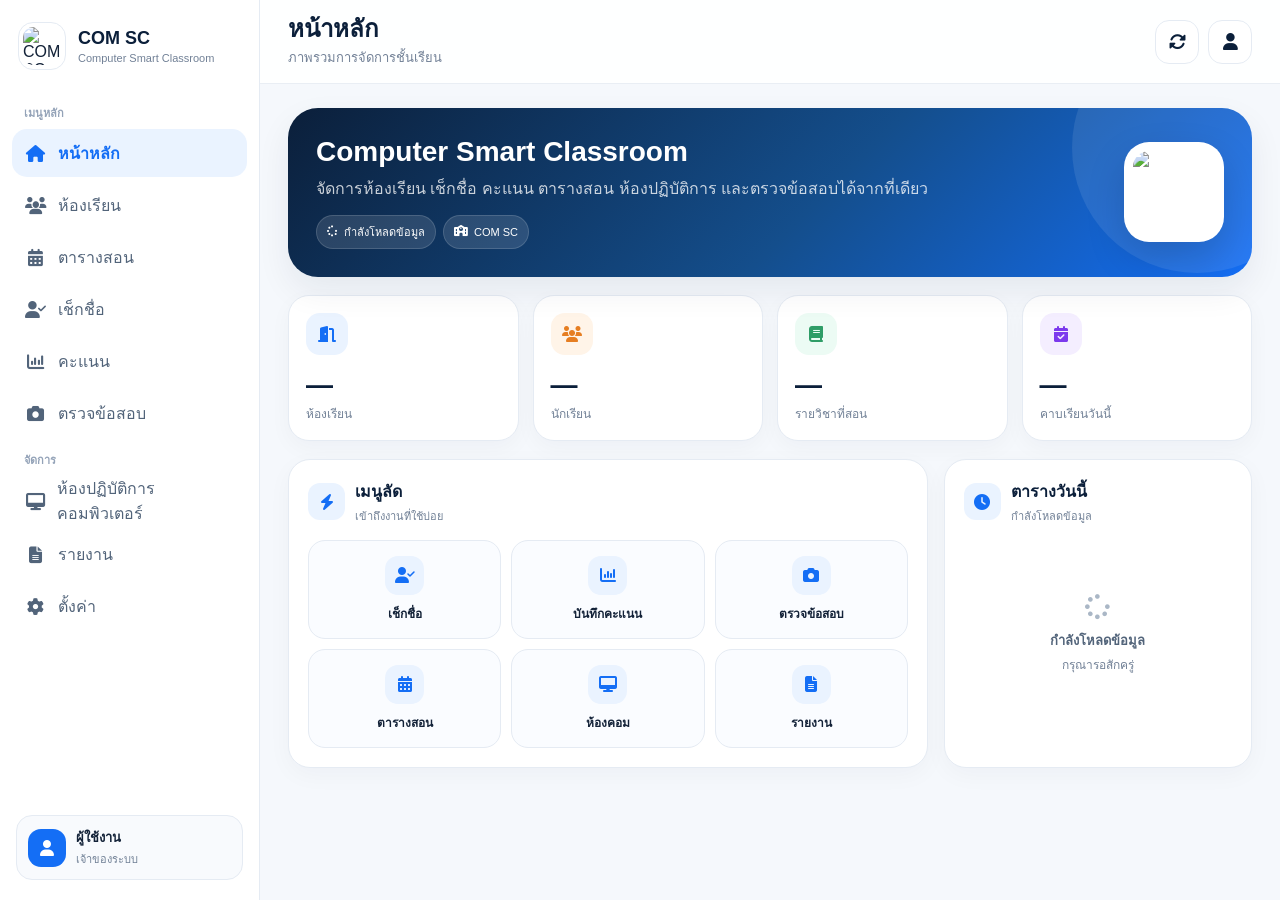
==== index.html @ 28b0fa8a "Update index.html" ====
<!DOCTYPE html>
<html lang="th">
<head>
<meta charset="UTF-8">
<meta name="viewport" content="width=device-width,initial-scale=1,viewport-fit=cover">
<meta name="theme-color" content="#ffffff">
<title>COM SC | Computer Smart Classroom</title>

<link rel="preconnect" href="https://cdnjs.cloudflare.com">
<link rel="stylesheet" href="https://cdnjs.cloudflare.com/ajax/libs/font-awesome/6.7.2/css/all.min.css">

<style>
:root{
  --blue:#146EF5;
  --blue-soft:#EAF3FF;
  --green:#66CC99;
  --green-soft:#ECFBF4;
  --navy:#0B1F3A;
  --text:#132238;
  --muted:#718096;
  --line:#E5EBF3;
  --bg:#F5F8FC;
  --card:#FFFFFF;
  --danger:#DC2626;
  --warning:#D97706;
  --sidebar:260px;
  --bottom:78px;
  --shadow:0 14px 34px rgba(15,35,60,.07);
}

*{
  box-sizing:border-box;
}

html{
  scroll-behavior:smooth;
}

html,
body{
  margin:0;
  min-height:100%;
  background:var(--bg);
  color:var(--text);
  font-family:-apple-system,BlinkMacSystemFont,"Segoe UI","Noto Sans Thai",sans-serif;
}

button,
input,
select{
  font:inherit;
}

button{
  cursor:pointer;
}

.app{
  min-height:100vh;
}

.sidebar{
  position:fixed;
  inset:0 auto 0 0;
  width:var(--sidebar);
  background:#fff;
  border-right:1px solid var(--line);
  z-index:40;
  display:flex;
  flex-direction:column;
}

.brand{
  padding:22px 18px 16px;
  display:flex;
  align-items:center;
  gap:12px;
}

.brand-logo{
  width:48px;
  height:48px;
  border-radius:15px;
  object-fit:contain;
  background:#fff;
  border:1px solid var(--line);
  padding:4px;
}

.brand-text strong{
  display:block;
  font-size:18px;
  color:var(--navy);
}

.brand-text span{
  display:block;
  margin-top:3px;
  font-size:11px;
  color:var(--muted);
}

.side-scroll{
  padding:8px 12px 18px;
  overflow:auto;
}

.nav-label{
  padding:10px 12px 7px;
  font-size:11px;
  font-weight:700;
  color:#94A3B8;
}

.nav-item{
  width:100%;
  border:0;
  background:transparent;
  display:flex;
  align-items:center;
  gap:12px;
  min-height:48px;
  padding:0 13px;
  border-radius:15px;
  color:#52647A;
  margin-bottom:4px;
  text-align:left;
}

.nav-item i{
  width:21px;
  text-align:center;
  font-size:17px;
}

.nav-item:hover{
  background:#F3F7FC;
}

.nav-item.active{
  background:var(--blue-soft);
  color:var(--blue);
  font-weight:700;
}

.sidebar-footer{
  margin-top:auto;
  padding:14px 16px 20px;
}

.sidebar-profile{
  display:flex;
  align-items:center;
  gap:10px;
  padding:11px;
  background:#F8FAFD;
  border:1px solid var(--line);
  border-radius:16px;
}

.avatar{
  width:38px;
  height:38px;
  border-radius:13px;
  display:flex;
  align-items:center;
  justify-content:center;
  background:var(--blue);
  color:#fff;
}

.profile-copy strong{
  display:block;
  font-size:13px;
}

.profile-copy span{
  display:block;
  margin-top:2px;
  font-size:11px;
  color:var(--muted);
}

.main{
  margin-left:var(--sidebar);
  min-height:100vh;
}

.topbar{
  height:84px;
  position:sticky;
  top:0;
  z-index:30;
  background:rgba(255,255,255,.9);
  backdrop-filter:blur(18px);
  border-bottom:1px solid rgba(229,235,243,.85);
  padding:0 28px;
  display:flex;
  align-items:center;
  justify-content:space-between;
  gap:16px;
}

.topbar-left{
  min-width:0;
  flex:1;
}

.page-title{
  margin:0;
  font-size:24px;
  line-height:1.15;
  color:var(--navy);
}

.page-subtitle{
  margin:5px 0 0;
  color:var(--muted);
  font-size:13px;
  white-space:nowrap;
  overflow:hidden;
  text-overflow:ellipsis;
}

.top-actions{
  display:flex;
  align-items:center;
  gap:9px;
}

.icon-btn{
  width:44px;
  height:44px;
  border:1px solid var(--line);
  background:#fff;
  border-radius:14px;
  color:var(--navy);
  display:flex;
  align-items:center;
  justify-content:center;
  font-size:17px;
}

.icon-btn:hover{
  background:#F8FAFD;
}

.mobile-menu{
  display:none;
}

.content{
  padding:24px 28px 110px;
  max-width:1500px;
  margin:0 auto;
}

.view{
  display:none;
}

.view.active{
  display:block;
}

.hero{
  position:relative;
  overflow:hidden;
  background:linear-gradient(135deg,#0B1F3A 0%,#144E8C 55%,#146EF5 100%);
  border-radius:30px;
  padding:28px;
  color:#fff;
  box-shadow:var(--shadow);
}

.hero:after{
  content:"";
  position:absolute;
  width:250px;
  height:250px;
  border-radius:50%;
  background:rgba(255,255,255,.09);
  right:-70px;
  top:-85px;
}

.hero-content{
  position:relative;
  z-index:2;
  display:flex;
  justify-content:space-between;
  gap:20px;
  align-items:center;
}

.hero h2{
  margin:0;
  font-size:28px;
}

.hero p{
  margin:8px 0 0;
  color:rgba(255,255,255,.78);
  line-height:1.6;
  max-width:650px;
}

.hero-meta{
  display:flex;
  gap:7px;
  flex-wrap:wrap;
  margin-top:13px;
}

.hero-chip{
  display:inline-flex;
  align-items:center;
  gap:6px;
  padding:7px 10px;
  border-radius:999px;
  background:rgba(255,255,255,.12);
  border:1px solid rgba(255,255,255,.14);
  font-size:11px;
  color:#fff;
}

.hero-logo{
  width:100px;
  height:100px;
  object-fit:contain;
  border-radius:25px;
  background:#fff;
  padding:9px;
  box-shadow:0 16px 38px rgba(0,0,0,.16);
}

.section-gap{
  height:18px;
}

.stats{
  display:grid;
  grid-template-columns:repeat(4,minmax(0,1fr));
  gap:14px;
}

.stat-card{
  background:var(--card);
  border:1px solid var(--line);
  border-radius:21px;
  padding:17px;
  box-shadow:0 7px 22px rgba(15,35,60,.035);
}

.stat-top{
  display:flex;
  align-items:center;
  justify-content:space-between;
}

.stat-icon{
  width:42px;
  height:42px;
  border-radius:14px;
  display:flex;
  align-items:center;
  justify-content:center;
  background:var(--blue-soft);
  color:var(--blue);
}

.stat-card:nth-child(2) .stat-icon{
  background:#FFF4E8;
  color:#E67E22;
}

.stat-card:nth-child(3) .stat-icon{
  background:var(--green-soft);
  color:#2F9D67;
}

.stat-card:nth-child(4) .stat-icon{
  background:#F4EEFF;
  color:#7C3AED;
}

.stat-value{
  font-size:27px;
  font-weight:800;
  margin-top:15px;
  color:var(--navy);
}

.stat-label{
  color:var(--muted);
  font-size:12px;
  margin-top:3px;
}

.grid-main{
  display:grid;
  grid-template-columns:minmax(0,1.35fr) minmax(300px,.65fr);
  gap:16px;
}

.card{
  background:#fff;
  border:1px solid var(--line);
  border-radius:22px;
  padding:19px;
  box-shadow:0 7px 24px rgba(15,35,60,.035);
}

.card-head{
  display:flex;
  justify-content:space-between;
  align-items:center;
  gap:10px;
  margin-bottom:15px;
}

.card-title{
  display:flex;
  align-items:center;
  gap:10px;
}

.card-title-icon{
  width:37px;
  height:37px;
  border-radius:12px;
  display:flex;
  align-items:center;
  justify-content:center;
  background:var(--blue-soft);
  color:var(--blue);
}

.card-title h3{
  margin:0;
  font-size:16px;
  color:var(--navy);
}

.card-title p{
  margin:3px 0 0;
  font-size:11px;
  color:var(--muted);
}

.quick-grid{
  display:grid;
  grid-template-columns:repeat(3,minmax(0,1fr));
  gap:10px;
}

.quick{
  border:1px solid var(--line);
  background:#FAFCFF;
  border-radius:17px;
  padding:15px 11px;
  text-align:center;
  color:var(--text);
}

.quick:hover{
  border-color:#BED9FF;
  background:#F4F9FF;
}

.quick i{
  display:flex;
  align-items:center;
  justify-content:center;
  margin:0 auto 9px;
  width:39px;
  height:39px;
  border-radius:13px;
  background:var(--blue-soft);
  color:var(--blue);
}

.quick strong{
  display:block;
  font-size:12px;
}

.loading-box,
.empty-box,
.error-box{
  min-height:190px;
  display:flex;
  flex-direction:column;
  align-items:center;
  justify-content:center;
  text-align:center;
  padding:20px;
  color:var(--muted);
}

.loading-box i,
.empty-box i,
.error-box i{
  font-size:25px;
  margin-bottom:10px;
  color:#AAB7C6;
}

.loading-box strong,
.empty-box strong,
.error-box strong{
  color:#52647A;
  font-size:13px;
}

.loading-box span,
.empty-box span,
.error-box span{
  margin-top:5px;
  font-size:12px;
  line-height:1.55;
}

.error-box i{
  color:#D97706;
}

.schedule-list{
  display:grid;
  gap:9px;
}

.schedule-item{
  display:grid;
  grid-template-columns:66px 1fr;
  gap:11px;
  align-items:center;
  padding:11px;
  border:1px solid var(--line);
  border-radius:16px;
  background:#FBFDFF;
}

.schedule-period{
  display:flex;
  flex-direction:column;
  align-items:center;
  justify-content:center;
  min-height:54px;
  border-radius:13px;
  background:var(--blue-soft);
  color:var(--blue);
}

.schedule-period strong{
  font-size:13px;
}

.schedule-period span{
  margin-top:2px;
  font-size:9px;
}

.schedule-info strong{
  display:block;
  color:var(--navy);
  font-size:13px;
}

.schedule-info span{
  display:block;
  margin-top:3px;
  color:var(--muted);
  font-size:11px;
}

.module-header{
  display:flex;
  align-items:flex-start;
  justify-content:space-between;
  gap:14px;
  margin-bottom:17px;
}

.module-header h2{
  margin:0;
  font-size:21px;
  color:var(--navy);
}

.module-header p{
  margin:5px 0 0;
  color:var(--muted);
  font-size:13px;
}

.primary-btn,
.secondary-btn{
  min-height:44px;
  border-radius:14px;
  padding:0 15px;
  display:inline-flex;
  align-items:center;
  justify-content:center;
  gap:8px;
  font-weight:700;
  border:0;
}

.primary-btn{
  background:var(--blue);
  color:#fff;
}

.primary-btn:hover{
  background:#0F60DA;
}

.secondary-btn{
  background:#fff;
  color:var(--navy);
  border:1px solid var(--line);
}

button:disabled{
  opacity:.45;
  cursor:not-allowed;
}

.module-placeholder{
  background:#fff;
  border:1px solid var(--line);
  border-radius:24px;
  min-height:430px;
  display:flex;
  align-items:center;
  justify-content:center;
  text-align:center;
  padding:30px;
}

.module-placeholder i{
  font-size:32px;
  color:#AAB7C6;
}

.module-placeholder h3{
  margin:13px 0 5px;
  font-size:17px;
  color:#45576C;
}

.module-placeholder p{
  margin:0;
  color:var(--muted);
  font-size:13px;
  line-height:1.6;
  max-width:430px;
}

.scanner-layout{
  display:grid;
  grid-template-columns:minmax(0,1.25fr) minmax(280px,.75fr);
  gap:16px;
}

.camera-card{
  background:#fff;
  border:1px solid var(--line);
  border-radius:24px;
  padding:14px;
}

.camera-box{
  position:relative;
  overflow:hidden;
  border-radius:19px;
  background:#020617;
  aspect-ratio:3/4;
  max-height:70vh;
}

.camera-box video{
  display:block;
  width:100%;
  height:100%;
  object-fit:cover;
}

.camera-guide{
  position:absolute;
  inset:8%;
  border:2px solid rgba(255,255,255,.6);
  border-radius:18px;
  pointer-events:none;
}

.camera-placeholder{
  position:absolute;
  inset:0;
  display:flex;
  flex-direction:column;
  align-items:center;
  justify-content:center;
  padding:25px;
  text-align:center;
  color:#94A3B8;
}

.camera-placeholder i{
  font-size:33px;
  margin-bottom:12px;
}

.camera-placeholder.hidden{
  display:none;
}

.camera-status{
  position:absolute;
  left:50%;
  bottom:16px;
  transform:translateX(-50%);
  max-width:88%;
  background:rgba(15,23,42,.82);
  backdrop-filter:blur(8px);
  color:#fff;
  border-radius:999px;
  padding:9px 14px;
  font-size:12px;
  font-weight:700;
  text-align:center;
  white-space:nowrap;
}

.camera-status.success{
  background:rgba(22,163,74,.9);
}

.scanner-side{
  display:grid;
  gap:12px;
  align-content:start;
}

.scan-result{
  border-radius:22px;
  background:linear-gradient(145deg,#0B1F3A,#174A80);
  color:#fff;
  padding:22px;
  min-height:175px;
  display:flex;
  flex-direction:column;
  justify-content:center;
  text-align:center;
}

.scan-result small{
  color:#B8CDE4;
}

.scan-result strong{
  margin-top:8px;
  font-size:39px;
}

.info-box{
  background:#EFF6FF;
  border:1px solid #CFE2FF;
  color:#245AA1;
  border-radius:18px;
  padding:14px;
  font-size:12px;
  line-height:1.6;
}

.camera-error{
  display:none;
  background:#FFF7ED;
  border:1px solid #FED7AA;
  color:#A34117;
  border-radius:17px;
  padding:13px;
  font-size:12px;
  line-height:1.6;
  word-break:break-word;
}

.camera-error.show{
  display:block;
}

.bottom-nav{
  display:none;
}

.backdrop{
  display:none;
}

.bridge-frame{
  position:fixed;
  width:1px;
  height:1px;
  left:-9999px;
  top:-9999px;
  border:0;
  opacity:0;
  pointer-events:none;
}

@media(max-width:1100px){
  .stats{
    grid-template-columns:repeat(2,minmax(0,1fr));
  }

  .grid-main{
    grid-template-columns:1fr;
  }

  .scanner-layout{
    grid-template-columns:1fr;
  }
}

@media(max-width:760px){
  .sidebar{
    transform:translateX(-105%);
    transition:.22s ease;
    width:275px;
    box-shadow:18px 0 40px rgba(15,35,60,.15);
  }

  .sidebar.open{
    transform:translateX(0);
  }

  .backdrop{
    position:fixed;
    inset:0;
    background:rgba(2,8,23,.35);
    z-index:35;
  }

  .backdrop.show{
    display:block;
  }

  .main{
    margin-left:0;
  }

  .topbar{
    height:80px;
    padding:env(safe-area-inset-top) 15px 0;
  }

  .mobile-menu{
    display:flex;
  }

  .page-title{
    font-size:20px;
  }

  .page-subtitle{
    font-size:12px;
  }

  .content{
    padding:16px 14px calc(var(--bottom) + 28px);
  }

  .hero{
    padding:22px 18px;
    border-radius:24px;
  }

  .hero h2{
    font-size:22px;
  }

  .hero-logo{
    width:72px;
    height:72px;
    border-radius:20px;
  }

  .stats{
    gap:9px;
  }

  .stat-card{
    padding:14px;
    border-radius:18px;
  }

  .stat-value{
    font-size:23px;
  }

  .quick-grid{
    grid-template-columns:repeat(2,minmax(0,1fr));
  }

  .module-header{
    display:block;
  }

  .module-header .primary-btn{
    width:100%;
    margin-top:12px;
  }

  .bottom-nav{
    display:grid;
    position:fixed;
    left:0;
    right:0;
    bottom:0;
    height:calc(var(--bottom) + env(safe-area-inset-bottom));
    padding:6px 7px env(safe-area-inset-bottom);
    grid-template-columns:repeat(5,1fr);
    background:rgba(255,255,255,.94);
    backdrop-filter:blur(18px);
    border-top:1px solid var(--line);
    z-index:34;
  }

  .bottom-item{
    border:0;
    background:transparent;
    color:#8796A8;
    border-radius:14px;
    display:flex;
    flex-direction:column;
    align-items:center;
    justify-content:center;
    gap:4px;
    font-size:10px;
  }

  .bottom-item i{
    font-size:18px;
  }

  .bottom-item.active{
    color:var(--blue);
    font-weight:700;
  }
}

@media(max-width:480px){
  .hero-content{
    align-items:flex-start;
  }

  .hero-logo{
    width:62px;
    height:62px;
  }

  .stats{
    grid-template-columns:1fr 1fr;
  }

  .stat-icon{
    width:38px;
    height:38px;
  }

  .card{
    padding:15px;
    border-radius:20px;
  }
}
</style>
</head>

<body>

<iframe
  id="data-bridge"
  class="bridge-frame"
  title="COM SC"
  src="about:blank"
></iframe>

<div class="app">

  <div
    id="backdrop"
    class="backdrop"
    onclick="closeSidebar()"
  ></div>

  <aside
    id="sidebar"
    class="sidebar"
  >

    <div class="brand">

      <img
        class="brand-logo"
        src="https://s.imgz.io/2026/08/31/Logo-384c5649d9c8e9035.png"
        alt="COM SC"
      >

      <div class="brand-text">
        <strong>COM SC</strong>
        <span>Computer Smart Classroom</span>
      </div>

    </div>

    <div class="side-scroll">

      <div class="nav-label">เมนูหลัก</div>

      <button
        class="nav-item active"
        data-view="dashboard"
        onclick="navigate('dashboard')"
      >
        <i class="fa-solid fa-house"></i>
        <span>หน้าหลัก</span>
      </button>

      <button
        class="nav-item"
        data-view="classrooms"
        onclick="navigate('classrooms')"
      >
        <i class="fa-solid fa-users"></i>
        <span>ห้องเรียน</span>
      </button>

      <button
        class="nav-item"
        data-view="schedule"
        onclick="navigate('schedule')"
      >
        <i class="fa-solid fa-calendar-days"></i>
        <span>ตารางสอน</span>
      </button>

      <button
        class="nav-item"
        data-view="attendance"
        onclick="navigate('attendance')"
      >
        <i class="fa-solid fa-user-check"></i>
        <span>เช็กชื่อ</span>
      </button>

      <button
        class="nav-item"
        data-view="scores"
        onclick="navigate('scores')"
      >
        <i class="fa-solid fa-chart-column"></i>
        <span>คะแนน</span>
      </button>

      <button
        class="nav-item"
        data-view="scanner"
        onclick="navigate('scanner')"
      >
        <i class="fa-solid fa-camera"></i>
        <span>ตรวจข้อสอบ</span>
      </button>

      <div class="nav-label">จัดการ</div>

      <button
        class="nav-item"
        data-view="lab"
        onclick="navigate('lab')"
      >
        <i class="fa-solid fa-desktop"></i>
        <span>ห้องปฏิบัติการคอมพิวเตอร์</span>
      </button>

      <button
        class="nav-item"
        data-view="reports"
        onclick="navigate('reports')"
      >
        <i class="fa-solid fa-file-lines"></i>
        <span>รายงาน</span>
      </button>

      <button
        class="nav-item"
        data-view="settings"
        onclick="navigate('settings')"
      >
        <i class="fa-solid fa-gear"></i>
        <span>ตั้งค่า</span>
      </button>

    </div>

    <div class="sidebar-footer">

      <div class="sidebar-profile">

        <div class="avatar">
          <i class="fa-solid fa-user"></i>
        </div>

        <div class="profile-copy">
          <strong>ผู้ใช้งาน</strong>
          <span>เจ้าของระบบ</span>
        </div>

      </div>

    </div>

  </aside>

  <main class="main">

    <header class="topbar">

      <button
        class="icon-btn mobile-menu"
        onclick="openSidebar()"
        aria-label="เปิดเมนู"
      >
        <i class="fa-solid fa-bars"></i>
      </button>

      <div class="topbar-left">

        <h1
          id="page-title"
          class="page-title"
        >
          หน้าหลัก
        </h1>

        <p
          id="page-subtitle"
          class="page-subtitle"
        >
          ภาพรวมการจัดการชั้นเรียน
        </p>

      </div>

      <div class="top-actions">

        <button
          id="refresh-button"
          class="icon-btn"
          onclick="refreshCurrentView()"
          aria-label="รีเฟรช"
        >
          <i class="fa-solid fa-rotate"></i>
        </button>

        <button
          class="icon-btn"
          onclick="navigate('settings')"
          aria-label="ตั้งค่า"
        >
          <i class="fa-solid fa-user"></i>
        </button>

      </div>

    </header>

    <div class="content">

      <section
        id="view-dashboard"
        class="view active"
      >

        <div class="hero">

          <div class="hero-content">

            <div>

              <h2>
                Computer Smart Classroom
              </h2>

              <p>
                จัดการห้องเรียน เช็กชื่อ คะแนน ตารางสอน
                ห้องปฏิบัติการ และตรวจข้อสอบได้จากที่เดียว
              </p>

              <div class="hero-meta">

                <span
                  id="dashboard-semester"
                  class="hero-chip"
                >
                  <i class="fa-solid fa-calendar"></i>
                  กำลังโหลดข้อมูล
                </span>

                <span
                  id="dashboard-school"
                  class="hero-chip"
                >
                  <i class="fa-solid fa-school"></i>
                  COM SC
                </span>

              </div>

            </div>

            <img
              class="hero-logo"
              src="https://s.imgz.io/2026/08/31/Logo-384c5649d9c8e9035.png"
              alt="COM SC"
            >

          </div>

        </div>

        <div class="section-gap"></div>

        <div class="stats">

          <div class="stat-card">

            <div class="stat-top">
              <div class="stat-icon">
                <i class="fa-solid fa-door-open"></i>
              </div>
            </div>

            <div
              id="stat-classrooms"
              class="stat-value"
            >
              —
            </div>

            <div class="stat-label">
              ห้องเรียน
            </div>

          </div>

          <div class="stat-card">

            <div class="stat-top">
              <div class="stat-icon">
                <i class="fa-solid fa-users"></i>
              </div>
            </div>

            <div
              id="stat-students"
              class="stat-value"
            >
              —
            </div>

            <div class="stat-label">
              นักเรียน
            </div>

          </div>

          <div class="stat-card">

            <div class="stat-top">
              <div class="stat-icon">
                <i class="fa-solid fa-book"></i>
              </div>
            </div>

            <div
              id="stat-courses"
              class="stat-value"
            >
              —
            </div>

            <div class="stat-label">
              รายวิชาที่สอน
            </div>

          </div>

          <div class="stat-card">

            <div class="stat-top">
              <div class="stat-icon">
                <i class="fa-solid fa-calendar-check"></i>
              </div>
            </div>

            <div
              id="stat-today"
              class="stat-value"
            >
              —
            </div>

            <div class="stat-label">
              คาบเรียนวันนี้
            </div>

          </div>

        </div>

        <div class="section-gap"></div>

        <div class="grid-main">

          <div class="card">

            <div class="card-head">

              <div class="card-title">

                <div class="card-title-icon">
                  <i class="fa-solid fa-bolt"></i>
                </div>

                <div>
                  <h3>เมนูลัด</h3>
                  <p>เข้าถึงงานที่ใช้บ่อย</p>
                </div>

              </div>

            </div>

            <div class="quick-grid">

              <button
                class="quick"
                onclick="navigate('attendance')"
              >
                <i class="fa-solid fa-user-check"></i>
                <strong>เช็กชื่อ</strong>
              </button>

              <button
                class="quick"
                onclick="navigate('scores')"
              >
                <i class="fa-solid fa-chart-column"></i>
                <strong>บันทึกคะแนน</strong>
              </button>

              <button
                class="quick"
                onclick="navigate('scanner')"
              >
                <i class="fa-solid fa-camera"></i>
                <strong>ตรวจข้อสอบ</strong>
              </button>

              <button
                class="quick"
                onclick="navigate('schedule')"
              >
                <i class="fa-solid fa-calendar-days"></i>
                <strong>ตารางสอน</strong>
              </button>

              <button
                class="quick"
                onclick="navigate('lab')"
              >
                <i class="fa-solid fa-desktop"></i>
                <strong>ห้องคอม</strong>
              </button>

              <button
                class="quick"
                onclick="navigate('reports')"
              >
                <i class="fa-solid fa-file-lines"></i>
                <strong>รายงาน</strong>
              </button>

            </div>

          </div>

          <div class="card">

            <div class="card-head">

              <div class="card-title">

                <div class="card-title-icon">
                  <i class="fa-solid fa-clock"></i>
                </div>

                <div>
                  <h3 id="today-title">
                    ตารางวันนี้
                  </h3>

                  <p id="today-subtitle">
                    กำลังโหลดข้อมูล
                  </p>
                </div>

              </div>

            </div>

            <div id="today-schedule">

              <div class="loading-box">
                <i class="fa-solid fa-spinner fa-spin"></i>
                <strong>กำลังโหลดข้อมูล</strong>
                <span>กรุณารอสักครู่</span>
              </div>

            </div>

          </div>

        </div>

      </section>

      <section
        id="view-classrooms"
        class="view"
      >

        <div class="module-header">

          <div>
            <h2>ห้องเรียน</h2>
            <p>จัดการห้องเรียนและรายชื่อนักเรียน</p>
          </div>

          <button class="primary-btn">
            <i class="fa-solid fa-plus"></i>
            เพิ่มห้องเรียน
          </button>

        </div>

        <div class="module-placeholder">

          <div>
            <i class="fa-solid fa-users"></i>
            <h3>ห้องเรียน</h3>
            <p>จะเชื่อมข้อมูลห้องเรียนในขั้นตอนถัดไป</p>
          </div>

        </div>

      </section>

      <section
        id="view-schedule"
        class="view"
      >

        <div class="module-header">
          <div>
            <h2>ตารางสอน</h2>
            <p>รายวิชา รายวิชาที่สอน และตารางประจำสัปดาห์</p>
          </div>
        </div>

        <div class="module-placeholder">

          <div>
            <i class="fa-solid fa-calendar-days"></i>
            <h3>ตารางสอน</h3>
            <p>จะเชื่อมข้อมูลตารางสอนในขั้นตอนถัดไป</p>
          </div>

        </div>

      </section>

      <section
        id="view-attendance"
        class="view"
      >

        <div class="module-header">
          <div>
            <h2>เช็กชื่อ</h2>
            <p>บันทึกการมาเรียนของนักเรียน</p>
          </div>
        </div>

        <div class="module-placeholder">

          <div>
            <i class="fa-solid fa-user-check"></i>
            <h3>เช็กชื่อ</h3>
            <p>จะเชื่อมระบบเช็กชื่อในขั้นตอนถัดไป</p>
          </div>

        </div>

      </section>

      <section
        id="view-scores"
        class="view"
      >

        <div class="module-header">
          <div>
            <h2>คะแนน</h2>
            <p>กิจกรรม คะแนนเก็บ สอบปลายภาค และสรุปผล</p>
          </div>
        </div>

        <div class="module-placeholder">

          <div>
            <i class="fa-solid fa-chart-column"></i>
            <h3>คะแนน</h3>
            <p>จะเชื่อมสมุดคะแนนเดิมในขั้นตอนถัดไป</p>
          </div>

        </div>

      </section>

      <section
        id="view-scanner"
        class="view"
      >

        <div class="module-header">
          <div>
            <h2>ตรวจข้อสอบ</h2>
            <p>สแกนกระดาษคำตอบและตรวจคะแนนอัตโนมัติ</p>
          </div>
        </div>

        <div class="scanner-layout">

          <div class="camera-card">

            <div class="camera-box">

              <video
                id="camera-video"
                autoplay
                muted
                playsinline
              ></video>

              <div class="camera-guide"></div>

              <div
                id="camera-placeholder"
                class="camera-placeholder"
              >
                <i class="fa-solid fa-camera"></i>
                <strong>พร้อมสแกนกระดาษคำตอบ</strong>
                <span style="margin-top:6px;font-size:12px">
                  กดเปิดกล้องเพื่อเริ่มใช้งาน
                </span>
              </div>

              <div
                id="camera-status"
                class="camera-status"
              >
                ยังไม่ได้เปิดกล้อง
              </div>

            </div>

          </div>

          <div class="scanner-side">

            <div class="scan-result">
              <small>คะแนนล่าสุด</small>
              <strong>—</strong>
              <span>ยังไม่มีผลการตรวจ</span>
            </div>

            <button
              id="camera-start"
              class="primary-btn"
              onclick="startCamera()"
            >
              <i class="fa-solid fa-video"></i>
              เปิดกล้อง
            </button>

            <button
              id="camera-stop"
              class="secondary-btn"
              onclick="stopCamera()"
              disabled
            >
              <i class="fa-solid fa-video-slash"></i>
              ปิดกล้อง
            </button>

            <div class="info-box">
              เปิดกล้องสำหรับสแกนกระดาษคำตอบ
              ส่วนการอ่านคำตอบและแสดงคะแนนจะเชื่อมหลังจากข้อมูลหลักพร้อมแล้ว
            </div>

            <div
              id="camera-error"
              class="camera-error"
            ></div>

          </div>

        </div>

      </section>

      <section
        id="view-lab"
        class="view"
      >

        <div class="module-header">
          <div>
            <h2>ห้องปฏิบัติการคอมพิวเตอร์</h2>
            <p>บันทึกการใช้งานเครื่องคอมพิวเตอร์และผู้ควบคุม</p>
          </div>
        </div>

        <div class="module-placeholder">

          <div>
            <i class="fa-solid fa-desktop"></i>
            <h3>ห้องปฏิบัติการคอมพิวเตอร์</h3>
            <p>จะเชื่อมข้อมูลการใช้งานในขั้นตอนถัดไป</p>
          </div>

        </div>

      </section>

      <section
        id="view-reports"
        class="view"
      >

        <div class="module-header">
          <div>
            <h2>รายงาน</h2>
            <p>สรุปข้อมูลสำหรับตรวจสอบและพิมพ์รายงาน</p>
          </div>
        </div>

        <div class="module-placeholder">

          <div>
            <i class="fa-solid fa-file-lines"></i>
            <h3>รายงาน</h3>
            <p>จะเชื่อมรายงานเมื่อข้อมูลหลักพร้อมใช้งาน</p>
          </div>

        </div>

      </section>

      <section
        id="view-settings"
        class="view"
      >

        <div class="module-header">
          <div>
            <h2>ตั้งค่า</h2>
            <p>ปีการศึกษา ภาคเรียน และการตั้งค่าระบบ</p>
          </div>
        </div>

        <div class="module-placeholder">

          <div>
            <i class="fa-solid fa-gear"></i>
            <h3>ตั้งค่า</h3>
            <p>จะเชื่อมการตั้งค่าในขั้นตอนถัดไป</p>
          </div>

        </div>

      </section>

    </div>

  </main>

  <nav class="bottom-nav">

    <button
      class="bottom-item active"
      data-view="dashboard"
      onclick="navigate('dashboard')"
    >
      <i class="fa-solid fa-house"></i>
      <span>หน้าหลัก</span>
    </button>

    <button
      class="bottom-item"
      data-view="attendance"
      onclick="navigate('attendance')"
    >
      <i class="fa-solid fa-user-check"></i>
      <span>เช็กชื่อ</span>
    </button>

    <button
      class="bottom-item"
      data-view="scores"
      onclick="navigate('scores')"
    >
      <i class="fa-solid fa-chart-column"></i>
      <span>คะแนน</span>
    </button>

    <button
      class="bottom-item"
      data-view="scanner"
      onclick="navigate('scanner')"
    >
      <i class="fa-solid fa-camera"></i>
      <span>ตรวจข้อสอบ</span>
    </button>

    <button
      class="bottom-item"
      onclick="openSidebar()"
    >
      <i class="fa-solid fa-grip"></i>
      <span>เพิ่มเติม</span>
    </button>

  </nav>

</div>

<script>
const VIEW_META={
  dashboard:{
    title:'หน้าหลัก',
    subtitle:'ภาพรวมการจัดการชั้นเรียน'
  },

  classrooms:{
    title:'ห้องเรียน',
    subtitle:'จัดการห้องเรียนและรายชื่อนักเรียน'
  },

  schedule:{
    title:'ตารางสอน',
    subtitle:'รายวิชาและตารางประจำสัปดาห์'
  },

  attendance:{
    title:'เช็กชื่อ',
    subtitle:'บันทึกการมาเรียนของนักเรียน'
  },

  scores:{
    title:'คะแนน',
    subtitle:'บันทึกและสรุปคะแนน'
  },

  scanner:{
    title:'ตรวจข้อสอบ',
    subtitle:'สแกนกระดาษคำตอบและตรวจคะแนน'
  },

  lab:{
    title:'ห้องปฏิบัติการคอมพิวเตอร์',
    subtitle:'บันทึกการใช้งานห้องปฏิบัติการ'
  },

  reports:{
    title:'รายงาน',
    subtitle:'สรุปและพิมพ์รายงาน'
  },

  settings:{
    title:'ตั้งค่า',
    subtitle:'การตั้งค่าระบบ'
  }
};

const BRIDGE_URL=
  'https://script.google.com/macros/s/AKfycbxXpkrcsGh1YWZZe3QMgPT9Gh2qnemLgGA4RUKy5XI-oNFokdSA1RjQCcbJ43cpF5ry/exec?page=bridge';

let currentView='dashboard';
let cameraStream=null;

let dashboardLoaded=false;
let dashboardLoading=false;

let bridgeTimer=null;
let bridgeLoadNumber=0;

function navigate(view){
  if(!VIEW_META[view]){
    return;
  }

  if(
    currentView==='scanner' &&
    view!=='scanner'
  ){
    stopCamera();
  }

  currentView=view;

  document
    .querySelectorAll('.view')
    .forEach(el=>{
      el.classList.remove('active');
    });

  document
    .getElementById('view-'+view)
    ?.classList
    .add('active');

  document
    .querySelectorAll('.nav-item[data-view]')
    .forEach(el=>{
      el.classList.toggle(
        'active',
        el.dataset.view===view
      );
    });

  document
    .querySelectorAll('.bottom-item[data-view]')
    .forEach(el=>{
      el.classList.toggle(
        'active',
        el.dataset.view===view
      );
    });

  setText(
    'page-title',
    VIEW_META[view].title
  );

  setText(
    'page-subtitle',
    VIEW_META[view].subtitle
  );

  closeSidebar();

  if(
    view==='dashboard' &&
    !dashboardLoaded &&
    !dashboardLoading
  ){
    reloadDashboardBridge();
  }

  window.scrollTo({
    top:0,
    behavior:'smooth'
  });
}

function openSidebar(){
  document
    .getElementById('sidebar')
    .classList
    .add('open');

  document
    .getElementById('backdrop')
    .classList
    .add('show');
}

function closeSidebar(){
  document
    .getElementById('sidebar')
    .classList
    .remove('open');

  document
    .getElementById('backdrop')
    .classList
    .remove('show');
}

async function refreshCurrentView(){
  const btn=
    document.getElementById(
      'refresh-button'
    );

  const icon=
    btn?.querySelector('i');

  icon?.classList.add(
    'fa-spin'
  );

  try{

    if(
      currentView==='dashboard'
    ){
      reloadDashboardBridge();
      return;
    }

    if(
      currentView==='scanner'
    ){
      setCameraStatus(
        cameraStream
          ? 'กล้องพร้อมสแกน'
          : 'ยังไม่ได้เปิดกล้อง',
        !!cameraStream
      );
    }

  }finally{

    setTimeout(()=>{
      icon?.classList.remove(
        'fa-spin'
      );
    },500);
  }
}

function reloadDashboardBridge(){
  const frame=
    document.getElementById(
      'data-bridge'
    );

  if(!frame){
    renderDashboardError(
      new Error(
        'ไม่พบตัวเชื่อมข้อมูล'
      )
    );

    return;
  }

  dashboardLoaded=false;
  dashboardLoading=true;

  setDashboardLoading();

  bridgeLoadNumber++;

  const currentLoad=
    bridgeLoadNumber;

  if(bridgeTimer){
    clearTimeout(
      bridgeTimer
    );
  }

  /*
   * Bridge จะอ่านข้อมูลเองทันทีเมื่อโหลด
   * ไม่ต้องส่ง postMessage เข้า Apps Script
   */
  frame.src=
    BRIDGE_URL +
    '&refresh=' +
    Date.now();

  bridgeTimer=
    setTimeout(()=>{

      if(
        currentLoad !==
        bridgeLoadNumber
      ){
        return;
      }

      if(
        dashboardLoaded
      ){
        return;
      }

      dashboardLoading=false;

      renderDashboardError(
        new Error(
          'ใช้เวลาเชื่อมต่อนานเกินไป กรุณากดรีเฟรชอีกครั้ง'
        )
      );

    },20000);
}

window.addEventListener(
  'message',
  event=>{

    const message=
      event.data || {};

    /*
     * Bridge ของ COM SC
     * เป็นฝ่ายส่งข้อมูลขึ้นมาหา GitHub เอง
     */
    if(
      message.source !==
      'COMSC_BRIDGE'
    ){
      return;
    }

    if(
      message.type==='ready'
    ){
      return;
    }

    if(
      message.type==='error'
    ){
      dashboardLoading=false;
      dashboardLoaded=false;

      if(bridgeTimer){
        clearTimeout(
          bridgeTimer
        );
      }

      renderDashboardError(
        new Error(
          message.message ||
          'ไม่สามารถโหลดข้อมูลได้'
        )
      );

      return;
    }

    if(
      message.type!==
      'dashboard.result'
    ){
      return;
    }

    const data=
      message.data;

    if(
      !data ||
      data.success !== true
    ){
      dashboardLoading=false;
      dashboardLoaded=false;

      if(bridgeTimer){
        clearTimeout(
          bridgeTimer
        );
      }

      renderDashboardError(
        new Error(
          'ข้อมูลที่ได้รับไม่สมบูรณ์'
        )
      );

      return;
    }

    if(bridgeTimer){
      clearTimeout(
        bridgeTimer
      );
    }

    dashboardLoading=false;
    dashboardLoaded=true;

    renderDashboard(
      data
    );
  }
);

function setDashboardLoading(){
  setText(
    'stat-classrooms',
    '—'
  );

  setText(
    'stat-students',
    '—'
  );

  setText(
    'stat-courses',
    '—'
  );

  setText(
    'stat-today',
    '—'
  );

  const semester=
    document.getElementById(
      'dashboard-semester'
    );

  if(semester){
    semester.innerHTML=
      '<i class="fa-solid fa-spinner fa-spin"></i>' +
      'กำลังโหลดข้อมูล';
  }

  setText(
    'today-title',
    'ตารางวันนี้'
  );

  setText(
    'today-subtitle',
    'กำลังโหลดข้อมูล'
  );

  const box=
    document.getElementById(
      'today-schedule'
    );

  if(box){
    box.innerHTML=
      '<div class="loading-box">' +
        '<i class="fa-solid fa-spinner fa-spin"></i>' +
        '<strong>กำลังโหลดข้อมูล</strong>' +
        '<span>กรุณารอสักครู่</span>' +
      '</div>';
  }
}

function renderDashboard(
  data
){
  const settings=
    data.settings || {};

  const dashboard=
    data.dashboard || {};

  const today=
    data.today || {};

  setText(
    'stat-classrooms',
    dashboard.classroomCount ?? 0
  );

  setText(
    'stat-students',
    dashboard.studentCount ?? 0
  );

  setText(
    'stat-courses',
    dashboard.courseCount ?? 0
  );

  setText(
    'stat-today',
    dashboard.todayScheduleCount ?? 0
  );

  const semesterText=
    [
      settings.semester
        ? 'ภาคเรียนที่ ' +
          settings.semester
        : '',

      settings.academicYear
        ? 'ปีการศึกษา ' +
          settings.academicYear
        : ''
    ]
      .filter(Boolean)
      .join(' · ');

  const semesterBox=
    document.getElementById(
      'dashboard-semester'
    );

  if(semesterBox){
    semesterBox.innerHTML=
      '<i class="fa-solid fa-calendar"></i>' +
      escapeHtml(
        semesterText ||
        'ปีการศึกษาปัจจุบัน'
      );
  }

  const schoolBox=
    document.getElementById(
      'dashboard-school'
    );

  if(schoolBox){
    schoolBox.innerHTML=
      '<i class="fa-solid fa-school"></i>' +
      escapeHtml(
        settings.schoolName ||
        'COM SC'
      );
  }

  setText(
    'today-title',
    today.dayLabel
      ? 'ตารางวัน' +
        today.dayLabel
      : 'ตารางวันนี้'
  );

  setText(
    'today-subtitle',
    semesterText ||
    'คาบเรียนประจำวัน'
  );

  renderTodaySchedule(
    Array.isArray(
      today.schedules
    )
      ? today.schedules
      : []
  );

  if(
    currentView==='dashboard'
  ){
    setText(
      'page-subtitle',
      semesterText
        ? 'ภาพรวมการจัดการชั้นเรียน · ' +
          semesterText
        : 'ภาพรวมการจัดการชั้นเรียน'
    );
  }
}

function renderTodaySchedule(
  schedules
){
  const box=
    document.getElementById(
      'today-schedule'
    );

  if(!box){
    return;
  }

  if(!schedules.length){
    box.innerHTML=
      '<div class="empty-box">' +
        '<i class="fa-solid fa-calendar-check"></i>' +
        '<strong>ไม่มีคาบเรียนวันนี้</strong>' +
        '<span>ยังไม่มีรายการในตารางสำหรับวันนี้</span>' +
      '</div>';

    return;
  }

  box.innerHTML=
    '<div class="schedule-list">' +
    schedules
      .map(item=>{

        const time=
          [
            item.startTime || '',
            item.endTime || ''
          ]
            .filter(Boolean)
            .join('–');

        return (
          '<div class="schedule-item">' +

            '<div class="schedule-period">' +

              '<strong>' +
                escapeHtml(
                  item.periodNo
                    ? 'คาบ ' +
                      item.periodNo
                    : 'คาบ'
                ) +
              '</strong>' +

              '<span>' +
                escapeHtml(
                  time
                ) +
              '</span>' +

            '</div>' +

            '<div class="schedule-info">' +

              '<strong>' +
                escapeHtml(
                  item.title ||
                  'กิจกรรม'
                ) +
              '</strong>' +

              '<span>' +
                escapeHtml(
                  item.classLabel ||
                  ''
                ) +
              '</span>' +

            '</div>' +

          '</div>'
        );
      })
      .join('') +
    '</div>';
}

function renderDashboardError(
  error
){
  const message=
    error?.message ||
    'กรุณาลองใหม่อีกครั้ง';

  const box=
    document.getElementById(
      'today-schedule'
    );

  if(box){
    box.innerHTML=
      '<div class="error-box">' +
        '<i class="fa-solid fa-circle-exclamation"></i>' +
        '<strong>ยังโหลดข้อมูลไม่ได้</strong>' +
        '<span>' +
          escapeHtml(
            message
          ) +
        '</span>' +
        '<button ' +
          'class="secondary-btn" ' +
          'style="margin-top:12px" ' +
          'onclick="reloadDashboardBridge()">' +
          '<i class="fa-solid fa-rotate"></i>' +
          'ลองอีกครั้ง' +
        '</button>' +
      '</div>';
  }

  const semester=
    document.getElementById(
      'dashboard-semester'
    );

  if(semester){
    semester.innerHTML=
      '<i class="fa-solid fa-circle-exclamation"></i>' +
      'ยังโหลดข้อมูลไม่ได้';
  }
}

function setText(
  id,
  value
){
  const el=
    document.getElementById(
      id
    );

  if(el){
    el.textContent=
      value;
  }
}

function escapeHtml(
  value
){
  return String(
    value ?? ''
  )
    .replace(
      /&/g,
      '&amp;'
    )
    .replace(
      /</g,
      '&lt;'
    )
    .replace(
      />/g,
      '&gt;'
    )
    .replace(
      /"/g,
      '&quot;'
    )
    .replace(
      /'/g,
      '&#039;'
    );
}

async function startCamera(){
  clearCameraError();

  if(
    !navigator
      .mediaDevices
      ?.getUserMedia
  ){
    showCameraError(
      'เบราว์เซอร์นี้ไม่รองรับการเปิดกล้อง'
    );

    return;
  }

  stopCamera();

  setCameraStatus(
    'กำลังขอสิทธิ์กล้อง...'
  );

  const startBtn=
    document.getElementById(
      'camera-start'
    );

  startBtn.disabled=true;

  try{

    try{

      cameraStream=
        await navigator
          .mediaDevices
          .getUserMedia({
            audio:false,

            video:{
              facingMode:{
                ideal:'environment'
              },

              width:{
                ideal:1920
              },

              height:{
                ideal:1080
              }
            }
          });

    }catch(firstError){

      cameraStream=
        await navigator
          .mediaDevices
          .getUserMedia({
            audio:false,
            video:true
          });
    }

    const video=
      document.getElementById(
        'camera-video'
      );

    video.srcObject=
      cameraStream;

    await video.play();

    document
      .getElementById(
        'camera-placeholder'
      )
      .classList
      .add('hidden');

    document
      .getElementById(
        'camera-stop'
      )
      .disabled=false;

    setCameraStatus(
      'กล้องพร้อมสแกน',
      true
    );

  }catch(error){

    cameraStream=null;

    startBtn.disabled=false;

    showCameraError(
      (
        error?.name ||
        'Error'
      ) +
      ': ' +
      (
        error?.message ||
        String(error)
      )
    );

    setCameraStatus(
      'เปิดกล้องไม่สำเร็จ'
    );
  }
}

function stopCamera(){
  if(cameraStream){

    cameraStream
      .getTracks()
      .forEach(track=>{
        track.stop();
      });
  }

  cameraStream=null;

  const video=
    document.getElementById(
      'camera-video'
    );

  if(video){
    video.srcObject=null;
  }

  document
    .getElementById(
      'camera-placeholder'
    )
    ?.classList
    .remove('hidden');

  const startBtn=
    document.getElementById(
      'camera-start'
    );

  const stopBtn=
    document.getElementById(
      'camera-stop'
    );

  if(startBtn){
    startBtn.disabled=false;
  }

  if(stopBtn){
    stopBtn.disabled=true;
  }

  setCameraStatus(
    'ยังไม่ได้เปิดกล้อง'
  );
}

function setCameraStatus(
  text,
  success=false
){
  const el=
    document.getElementById(
      'camera-status'
    );

  if(!el){
    return;
  }

  el.textContent=text;

  el.classList.toggle(
    'success',
    !!success
  );
}

function showCameraError(
  message
){
  const box=
    document.getElementById(
      'camera-error'
    );

  if(!box){
    return;
  }

  box.textContent=
    message;

  box.classList.add(
    'show'
  );
}

function clearCameraError(){
  const box=
    document.getElementById(
      'camera-error'
    );

  if(!box){
    return;
  }

  box.textContent='';

  box.classList.remove(
    'show'
  );
}

window.addEventListener(
  'pagehide',
  stopCamera
);

window.addEventListener(
  'DOMContentLoaded',
  ()=>{
    reloadDashboardBridge();
  }
);
</script>

</body>
</html>
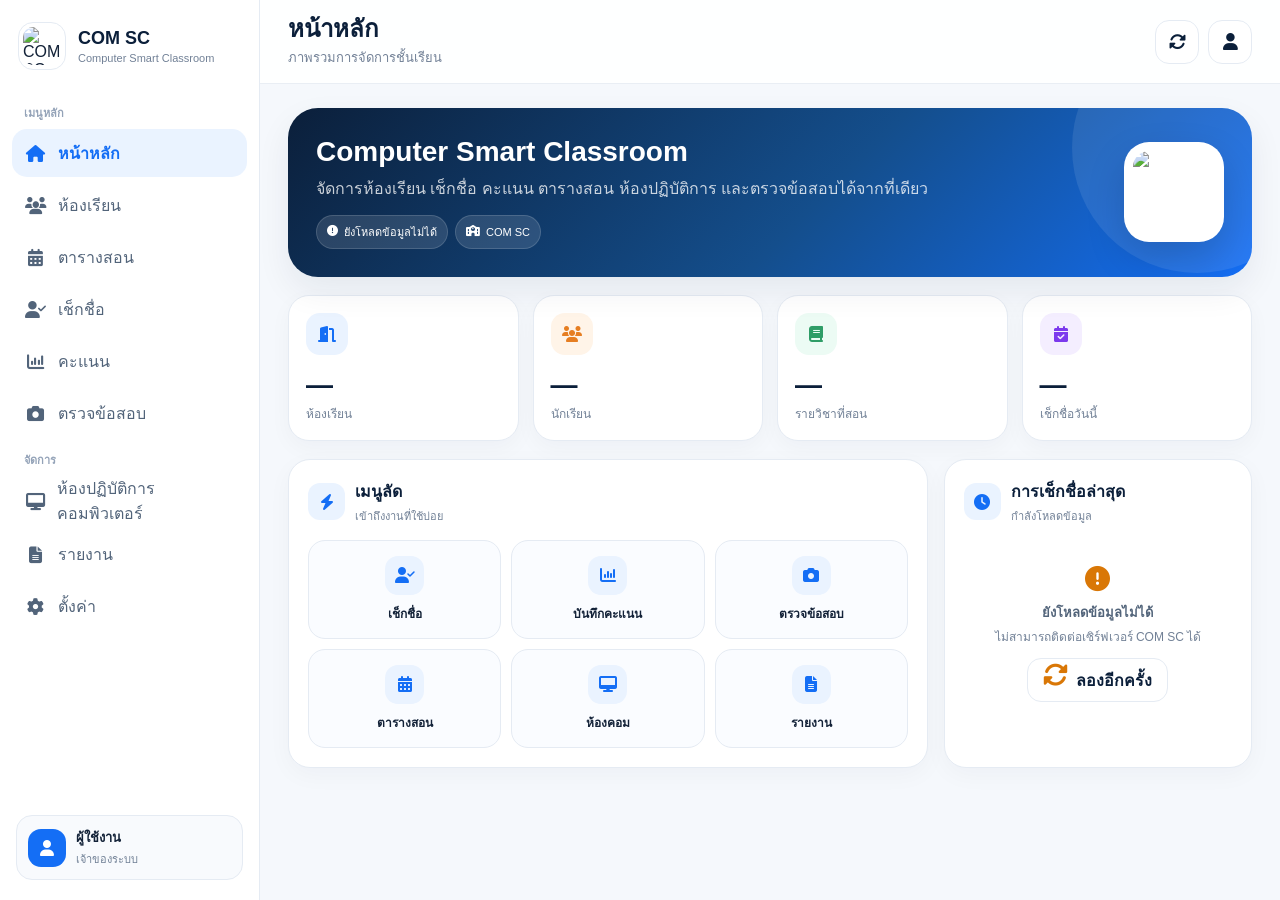
==== commit 32100561: "Update index.html" ====
--- a/index.html
+++ b/index.html
@@ -5,2689 +5,878 @@
 <meta name="viewport" content="width=device-width,initial-scale=1,viewport-fit=cover">
 <meta name="theme-color" content="#ffffff">
 <title>COM SC | Computer Smart Classroom</title>
-
 <link rel="preconnect" href="https://cdnjs.cloudflare.com">
 <link rel="stylesheet" href="https://cdnjs.cloudflare.com/ajax/libs/font-awesome/6.7.2/css/all.min.css">
-
 <style>
-:root{
-  --blue:#146EF5;
-  --blue-soft:#EAF3FF;
-  --green:#66CC99;
-  --green-soft:#ECFBF4;
-  --navy:#0B1F3A;
-  --text:#132238;
-  --muted:#718096;
-  --line:#E5EBF3;
-  --bg:#F5F8FC;
-  --card:#FFFFFF;
-  --danger:#DC2626;
-  --warning:#D97706;
-  --sidebar:260px;
-  --bottom:78px;
-  --shadow:0 14px 34px rgba(15,35,60,.07);
-}
-
-*{
-  box-sizing:border-box;
-}
-
-html{
-  scroll-behavior:smooth;
-}
-
-html,
-body{
-  margin:0;
-  min-height:100%;
-  background:var(--bg);
-  color:var(--text);
-  font-family:-apple-system,BlinkMacSystemFont,"Segoe UI","Noto Sans Thai",sans-serif;
-}
-
-button,
-input,
-select{
-  font:inherit;
-}
-
-button{
-  cursor:pointer;
-}
-
-.app{
-  min-height:100vh;
-}
-
-.sidebar{
-  position:fixed;
-  inset:0 auto 0 0;
-  width:var(--sidebar);
-  background:#fff;
-  border-right:1px solid var(--line);
-  z-index:40;
-  display:flex;
-  flex-direction:column;
-}
-
-.brand{
-  padding:22px 18px 16px;
-  display:flex;
-  align-items:center;
-  gap:12px;
-}
-
-.brand-logo{
-  width:48px;
-  height:48px;
-  border-radius:15px;
-  object-fit:contain;
-  background:#fff;
-  border:1px solid var(--line);
-  padding:4px;
-}
-
-.brand-text strong{
-  display:block;
-  font-size:18px;
-  color:var(--navy);
-}
-
-.brand-text span{
-  display:block;
-  margin-top:3px;
-  font-size:11px;
-  color:var(--muted);
-}
-
-.side-scroll{
-  padding:8px 12px 18px;
-  overflow:auto;
-}
-
-.nav-label{
-  padding:10px 12px 7px;
-  font-size:11px;
-  font-weight:700;
-  color:#94A3B8;
-}
-
-.nav-item{
-  width:100%;
-  border:0;
-  background:transparent;
-  display:flex;
-  align-items:center;
-  gap:12px;
-  min-height:48px;
-  padding:0 13px;
-  border-radius:15px;
-  color:#52647A;
-  margin-bottom:4px;
-  text-align:left;
-}
-
-.nav-item i{
-  width:21px;
-  text-align:center;
-  font-size:17px;
-}
-
-.nav-item:hover{
-  background:#F3F7FC;
-}
-
-.nav-item.active{
-  background:var(--blue-soft);
-  color:var(--blue);
-  font-weight:700;
-}
-
-.sidebar-footer{
-  margin-top:auto;
-  padding:14px 16px 20px;
-}
-
-.sidebar-profile{
-  display:flex;
-  align-items:center;
-  gap:10px;
-  padding:11px;
-  background:#F8FAFD;
-  border:1px solid var(--line);
-  border-radius:16px;
-}
-
-.avatar{
-  width:38px;
-  height:38px;
-  border-radius:13px;
-  display:flex;
-  align-items:center;
-  justify-content:center;
-  background:var(--blue);
-  color:#fff;
-}
-
-.profile-copy strong{
-  display:block;
-  font-size:13px;
-}
-
-.profile-copy span{
-  display:block;
-  margin-top:2px;
-  font-size:11px;
-  color:var(--muted);
-}
-
-.main{
-  margin-left:var(--sidebar);
-  min-height:100vh;
-}
-
-.topbar{
-  height:84px;
-  position:sticky;
-  top:0;
-  z-index:30;
-  background:rgba(255,255,255,.9);
-  backdrop-filter:blur(18px);
-  border-bottom:1px solid rgba(229,235,243,.85);
-  padding:0 28px;
-  display:flex;
-  align-items:center;
-  justify-content:space-between;
-  gap:16px;
-}
-
-.topbar-left{
-  min-width:0;
-  flex:1;
-}
-
-.page-title{
-  margin:0;
-  font-size:24px;
-  line-height:1.15;
-  color:var(--navy);
-}
-
-.page-subtitle{
-  margin:5px 0 0;
-  color:var(--muted);
-  font-size:13px;
-  white-space:nowrap;
-  overflow:hidden;
-  text-overflow:ellipsis;
-}
-
-.top-actions{
-  display:flex;
-  align-items:center;
-  gap:9px;
-}
-
-.icon-btn{
-  width:44px;
-  height:44px;
-  border:1px solid var(--line);
-  background:#fff;
-  border-radius:14px;
-  color:var(--navy);
-  display:flex;
-  align-items:center;
-  justify-content:center;
-  font-size:17px;
-}
-
-.icon-btn:hover{
-  background:#F8FAFD;
-}
-
-.mobile-menu{
-  display:none;
-}
-
-.content{
-  padding:24px 28px 110px;
-  max-width:1500px;
-  margin:0 auto;
-}
-
-.view{
-  display:none;
-}
-
-.view.active{
-  display:block;
-}
-
-.hero{
-  position:relative;
-  overflow:hidden;
-  background:linear-gradient(135deg,#0B1F3A 0%,#144E8C 55%,#146EF5 100%);
-  border-radius:30px;
-  padding:28px;
-  color:#fff;
-  box-shadow:var(--shadow);
-}
-
-.hero:after{
-  content:"";
-  position:absolute;
-  width:250px;
-  height:250px;
-  border-radius:50%;
-  background:rgba(255,255,255,.09);
-  right:-70px;
-  top:-85px;
-}
-
-.hero-content{
-  position:relative;
-  z-index:2;
-  display:flex;
-  justify-content:space-between;
-  gap:20px;
-  align-items:center;
-}
-
-.hero h2{
-  margin:0;
-  font-size:28px;
-}
-
-.hero p{
-  margin:8px 0 0;
-  color:rgba(255,255,255,.78);
-  line-height:1.6;
-  max-width:650px;
-}
-
-.hero-meta{
-  display:flex;
-  gap:7px;
-  flex-wrap:wrap;
-  margin-top:13px;
-}
-
-.hero-chip{
-  display:inline-flex;
-  align-items:center;
-  gap:6px;
-  padding:7px 10px;
-  border-radius:999px;
-  background:rgba(255,255,255,.12);
-  border:1px solid rgba(255,255,255,.14);
-  font-size:11px;
-  color:#fff;
-}
-
-.hero-logo{
-  width:100px;
-  height:100px;
-  object-fit:contain;
-  border-radius:25px;
-  background:#fff;
-  padding:9px;
-  box-shadow:0 16px 38px rgba(0,0,0,.16);
-}
-
-.section-gap{
-  height:18px;
-}
-
-.stats{
-  display:grid;
-  grid-template-columns:repeat(4,minmax(0,1fr));
-  gap:14px;
-}
-
-.stat-card{
-  background:var(--card);
-  border:1px solid var(--line);
-  border-radius:21px;
-  padding:17px;
-  box-shadow:0 7px 22px rgba(15,35,60,.035);
-}
-
-.stat-top{
-  display:flex;
-  align-items:center;
-  justify-content:space-between;
-}
-
-.stat-icon{
-  width:42px;
-  height:42px;
-  border-radius:14px;
-  display:flex;
-  align-items:center;
-  justify-content:center;
-  background:var(--blue-soft);
-  color:var(--blue);
-}
-
-.stat-card:nth-child(2) .stat-icon{
-  background:#FFF4E8;
-  color:#E67E22;
-}
-
-.stat-card:nth-child(3) .stat-icon{
-  background:var(--green-soft);
-  color:#2F9D67;
-}
-
-.stat-card:nth-child(4) .stat-icon{
-  background:#F4EEFF;
-  color:#7C3AED;
-}
-
-.stat-value{
-  font-size:27px;
-  font-weight:800;
-  margin-top:15px;
-  color:var(--navy);
-}
-
-.stat-label{
-  color:var(--muted);
-  font-size:12px;
-  margin-top:3px;
-}
-
-.grid-main{
-  display:grid;
-  grid-template-columns:minmax(0,1.35fr) minmax(300px,.65fr);
-  gap:16px;
-}
-
-.card{
-  background:#fff;
-  border:1px solid var(--line);
-  border-radius:22px;
-  padding:19px;
-  box-shadow:0 7px 24px rgba(15,35,60,.035);
-}
-
-.card-head{
-  display:flex;
-  justify-content:space-between;
-  align-items:center;
-  gap:10px;
-  margin-bottom:15px;
-}
-
-.card-title{
-  display:flex;
-  align-items:center;
-  gap:10px;
-}
-
-.card-title-icon{
-  width:37px;
-  height:37px;
-  border-radius:12px;
-  display:flex;
-  align-items:center;
-  justify-content:center;
-  background:var(--blue-soft);
-  color:var(--blue);
-}
-
-.card-title h3{
-  margin:0;
-  font-size:16px;
-  color:var(--navy);
-}
-
-.card-title p{
-  margin:3px 0 0;
-  font-size:11px;
-  color:var(--muted);
-}
-
-.quick-grid{
-  display:grid;
-  grid-template-columns:repeat(3,minmax(0,1fr));
-  gap:10px;
-}
-
-.quick{
-  border:1px solid var(--line);
-  background:#FAFCFF;
-  border-radius:17px;
-  padding:15px 11px;
-  text-align:center;
-  color:var(--text);
-}
-
-.quick:hover{
-  border-color:#BED9FF;
-  background:#F4F9FF;
-}
-
-.quick i{
-  display:flex;
-  align-items:center;
-  justify-content:center;
-  margin:0 auto 9px;
-  width:39px;
-  height:39px;
-  border-radius:13px;
-  background:var(--blue-soft);
-  color:var(--blue);
-}
-
-.quick strong{
-  display:block;
-  font-size:12px;
-}
-
-.loading-box,
-.empty-box,
-.error-box{
-  min-height:190px;
-  display:flex;
-  flex-direction:column;
-  align-items:center;
-  justify-content:center;
-  text-align:center;
-  padding:20px;
-  color:var(--muted);
-}
-
-.loading-box i,
-.empty-box i,
-.error-box i{
-  font-size:25px;
-  margin-bottom:10px;
-  color:#AAB7C6;
-}
-
-.loading-box strong,
-.empty-box strong,
-.error-box strong{
-  color:#52647A;
-  font-size:13px;
-}
-
-.loading-box span,
-.empty-box span,
-.error-box span{
-  margin-top:5px;
-  font-size:12px;
-  line-height:1.55;
-}
-
-.error-box i{
-  color:#D97706;
-}
-
-.schedule-list{
-  display:grid;
-  gap:9px;
-}
-
-.schedule-item{
-  display:grid;
-  grid-template-columns:66px 1fr;
-  gap:11px;
-  align-items:center;
-  padding:11px;
-  border:1px solid var(--line);
-  border-radius:16px;
-  background:#FBFDFF;
-}
-
-.schedule-period{
-  display:flex;
-  flex-direction:column;
-  align-items:center;
-  justify-content:center;
-  min-height:54px;
-  border-radius:13px;
-  background:var(--blue-soft);
-  color:var(--blue);
-}
-
-.schedule-period strong{
-  font-size:13px;
-}
-
-.schedule-period span{
-  margin-top:2px;
-  font-size:9px;
-}
-
-.schedule-info strong{
-  display:block;
-  color:var(--navy);
-  font-size:13px;
-}
-
-.schedule-info span{
-  display:block;
-  margin-top:3px;
-  color:var(--muted);
-  font-size:11px;
-}
-
-.module-header{
-  display:flex;
-  align-items:flex-start;
-  justify-content:space-between;
-  gap:14px;
-  margin-bottom:17px;
-}
-
-.module-header h2{
-  margin:0;
-  font-size:21px;
-  color:var(--navy);
-}
-
-.module-header p{
-  margin:5px 0 0;
-  color:var(--muted);
-  font-size:13px;
-}
-
-.primary-btn,
-.secondary-btn{
-  min-height:44px;
-  border-radius:14px;
-  padding:0 15px;
-  display:inline-flex;
-  align-items:center;
-  justify-content:center;
-  gap:8px;
-  font-weight:700;
-  border:0;
-}
-
-.primary-btn{
-  background:var(--blue);
-  color:#fff;
-}
-
-.primary-btn:hover{
-  background:#0F60DA;
-}
-
-.secondary-btn{
-  background:#fff;
-  color:var(--navy);
-  border:1px solid var(--line);
-}
-
-button:disabled{
-  opacity:.45;
-  cursor:not-allowed;
-}
-
-.module-placeholder{
-  background:#fff;
-  border:1px solid var(--line);
-  border-radius:24px;
-  min-height:430px;
-  display:flex;
-  align-items:center;
-  justify-content:center;
-  text-align:center;
-  padding:30px;
-}
-
-.module-placeholder i{
-  font-size:32px;
-  color:#AAB7C6;
-}
-
-.module-placeholder h3{
-  margin:13px 0 5px;
-  font-size:17px;
-  color:#45576C;
-}
-
-.module-placeholder p{
-  margin:0;
-  color:var(--muted);
-  font-size:13px;
-  line-height:1.6;
-  max-width:430px;
-}
-
-.scanner-layout{
-  display:grid;
-  grid-template-columns:minmax(0,1.25fr) minmax(280px,.75fr);
-  gap:16px;
-}
-
-.camera-card{
-  background:#fff;
-  border:1px solid var(--line);
-  border-radius:24px;
-  padding:14px;
-}
-
-.camera-box{
-  position:relative;
-  overflow:hidden;
-  border-radius:19px;
-  background:#020617;
-  aspect-ratio:3/4;
-  max-height:70vh;
-}
-
-.camera-box video{
-  display:block;
-  width:100%;
-  height:100%;
-  object-fit:cover;
-}
-
-.camera-guide{
-  position:absolute;
-  inset:8%;
-  border:2px solid rgba(255,255,255,.6);
-  border-radius:18px;
-  pointer-events:none;
-}
-
-.camera-placeholder{
-  position:absolute;
-  inset:0;
-  display:flex;
-  flex-direction:column;
-  align-items:center;
-  justify-content:center;
-  padding:25px;
-  text-align:center;
-  color:#94A3B8;
-}
-
-.camera-placeholder i{
-  font-size:33px;
-  margin-bottom:12px;
-}
-
-.camera-placeholder.hidden{
-  display:none;
-}
-
-.camera-status{
-  position:absolute;
-  left:50%;
-  bottom:16px;
-  transform:translateX(-50%);
-  max-width:88%;
-  background:rgba(15,23,42,.82);
-  backdrop-filter:blur(8px);
-  color:#fff;
-  border-radius:999px;
-  padding:9px 14px;
-  font-size:12px;
-  font-weight:700;
-  text-align:center;
-  white-space:nowrap;
-}
-
-.camera-status.success{
-  background:rgba(22,163,74,.9);
-}
-
-.scanner-side{
-  display:grid;
-  gap:12px;
-  align-content:start;
-}
-
-.scan-result{
-  border-radius:22px;
-  background:linear-gradient(145deg,#0B1F3A,#174A80);
-  color:#fff;
-  padding:22px;
-  min-height:175px;
-  display:flex;
-  flex-direction:column;
-  justify-content:center;
-  text-align:center;
-}
-
-.scan-result small{
-  color:#B8CDE4;
-}
-
-.scan-result strong{
-  margin-top:8px;
-  font-size:39px;
-}
-
-.info-box{
-  background:#EFF6FF;
-  border:1px solid #CFE2FF;
-  color:#245AA1;
-  border-radius:18px;
-  padding:14px;
-  font-size:12px;
-  line-height:1.6;
-}
-
-.camera-error{
-  display:none;
-  background:#FFF7ED;
-  border:1px solid #FED7AA;
-  color:#A34117;
-  border-radius:17px;
-  padding:13px;
-  font-size:12px;
-  line-height:1.6;
-  word-break:break-word;
-}
-
-.camera-error.show{
-  display:block;
-}
-
-.bottom-nav{
-  display:none;
-}
-
-.backdrop{
-  display:none;
-}
-
-.bridge-frame{
-  position:fixed;
-  width:1px;
-  height:1px;
-  left:-9999px;
-  top:-9999px;
-  border:0;
-  opacity:0;
-  pointer-events:none;
-}
-
-@media(max-width:1100px){
-  .stats{
-    grid-template-columns:repeat(2,minmax(0,1fr));
-  }
-
-  .grid-main{
-    grid-template-columns:1fr;
-  }
-
-  .scanner-layout{
-    grid-template-columns:1fr;
-  }
-}
-
-@media(max-width:760px){
-  .sidebar{
-    transform:translateX(-105%);
-    transition:.22s ease;
-    width:275px;
-    box-shadow:18px 0 40px rgba(15,35,60,.15);
-  }
-
-  .sidebar.open{
-    transform:translateX(0);
-  }
-
-  .backdrop{
-    position:fixed;
-    inset:0;
-    background:rgba(2,8,23,.35);
-    z-index:35;
-  }
-
-  .backdrop.show{
-    display:block;
-  }
-
-  .main{
-    margin-left:0;
-  }
-
-  .topbar{
-    height:80px;
-    padding:env(safe-area-inset-top) 15px 0;
-  }
-
-  .mobile-menu{
-    display:flex;
-  }
-
-  .page-title{
-    font-size:20px;
-  }
-
-  .page-subtitle{
-    font-size:12px;
-  }
-
-  .content{
-    padding:16px 14px calc(var(--bottom) + 28px);
-  }
-
-  .hero{
-    padding:22px 18px;
-    border-radius:24px;
-  }
-
-  .hero h2{
-    font-size:22px;
-  }
-
-  .hero-logo{
-    width:72px;
-    height:72px;
-    border-radius:20px;
-  }
-
-  .stats{
-    gap:9px;
-  }
-
-  .stat-card{
-    padding:14px;
-    border-radius:18px;
-  }
-
-  .stat-value{
-    font-size:23px;
-  }
-
-  .quick-grid{
-    grid-template-columns:repeat(2,minmax(0,1fr));
-  }
-
-  .module-header{
-    display:block;
-  }
-
-  .module-header .primary-btn{
-    width:100%;
-    margin-top:12px;
-  }
-
-  .bottom-nav{
-    display:grid;
-    position:fixed;
-    left:0;
-    right:0;
-    bottom:0;
-    height:calc(var(--bottom) + env(safe-area-inset-bottom));
-    padding:6px 7px env(safe-area-inset-bottom);
-    grid-template-columns:repeat(5,1fr);
-    background:rgba(255,255,255,.94);
-    backdrop-filter:blur(18px);
-    border-top:1px solid var(--line);
-    z-index:34;
-  }
-
-  .bottom-item{
-    border:0;
-    background:transparent;
-    color:#8796A8;
-    border-radius:14px;
-    display:flex;
-    flex-direction:column;
-    align-items:center;
-    justify-content:center;
-    gap:4px;
-    font-size:10px;
-  }
-
-  .bottom-item i{
-    font-size:18px;
-  }
-
-  .bottom-item.active{
-    color:var(--blue);
-    font-weight:700;
-  }
-}
-
-@media(max-width:480px){
-  .hero-content{
-    align-items:flex-start;
-  }
-
-  .hero-logo{
-    width:62px;
-    height:62px;
-  }
-
-  .stats{
-    grid-template-columns:1fr 1fr;
-  }
-
-  .stat-icon{
-    width:38px;
-    height:38px;
-  }
-
-  .card{
-    padding:15px;
-    border-radius:20px;
-  }
-}
+:root{--blue:#146EF5;--blue-soft:#EAF3FF;--green:#66CC99;--green-soft:#ECFBF4;--navy:#0B1F3A;--text:#132238;--muted:#718096;--line:#E5EBF3;--bg:#F5F8FC;--card:#FFFFFF;--danger:#DC2626;--warning:#D97706;--sidebar:260px;--bottom:78px;--shadow:0 14px 34px rgba(15,35,60,.07)}
+*{box-sizing:border-box}html{scroll-behavior:smooth}html,body{margin:0;min-height:100%;background:var(--bg);color:var(--text);font-family:-apple-system,BlinkMacSystemFont,"Segoe UI","Noto Sans Thai",sans-serif}button,input,select{font:inherit}button{cursor:pointer}.app{min-height:100vh}
+.sidebar{position:fixed;inset:0 auto 0 0;width:var(--sidebar);background:#fff;border-right:1px solid var(--line);z-index:40;display:flex;flex-direction:column}.brand{padding:22px 18px 16px;display:flex;align-items:center;gap:12px}.brand-logo{width:48px;height:48px;border-radius:15px;object-fit:contain;background:#fff;border:1px solid var(--line);padding:4px}.brand-text strong{display:block;font-size:18px;color:var(--navy)}.brand-text span{display:block;margin-top:3px;font-size:11px;color:var(--muted)}.side-scroll{padding:8px 12px 18px;overflow:auto}.nav-label{padding:10px 12px 7px;font-size:11px;font-weight:700;color:#94A3B8}.nav-item{width:100%;border:0;background:transparent;display:flex;align-items:center;gap:12px;min-height:48px;padding:0 13px;border-radius:15px;color:#52647A;margin-bottom:4px;text-align:left}.nav-item i{width:21px;text-align:center;font-size:17px}.nav-item:hover{background:#F3F7FC}.nav-item.active{background:var(--blue-soft);color:var(--blue);font-weight:700}.sidebar-footer{margin-top:auto;padding:14px 16px 20px}.sidebar-profile{display:flex;align-items:center;gap:10px;padding:11px;background:#F8FAFD;border:1px solid var(--line);border-radius:16px}.avatar{width:38px;height:38px;border-radius:13px;display:flex;align-items:center;justify-content:center;background:var(--blue);color:#fff}.profile-copy strong{display:block;font-size:13px}.profile-copy span{display:block;margin-top:2px;font-size:11px;color:var(--muted)}
+.main{margin-left:var(--sidebar);min-height:100vh}.topbar{height:84px;position:sticky;top:0;z-index:30;background:rgba(255,255,255,.9);backdrop-filter:blur(18px);border-bottom:1px solid rgba(229,235,243,.85);padding:0 28px;display:flex;align-items:center;justify-content:space-between;gap:16px}.topbar-left{min-width:0;flex:1}.page-title{margin:0;font-size:24px;line-height:1.15;color:var(--navy)}.page-subtitle{margin:5px 0 0;color:var(--muted);font-size:13px;white-space:nowrap;overflow:hidden;text-overflow:ellipsis}.top-actions{display:flex;align-items:center;gap:9px}.icon-btn{width:44px;height:44px;border:1px solid var(--line);background:#fff;border-radius:14px;color:var(--navy);display:flex;align-items:center;justify-content:center;font-size:17px}.icon-btn:hover{background:#F8FAFD}.mobile-menu{display:none}.content{padding:24px 28px 110px;max-width:1500px;margin:0 auto}.view{display:none}.view.active{display:block}
+.hero{position:relative;overflow:hidden;background:linear-gradient(135deg,#0B1F3A 0%,#144E8C 55%,#146EF5 100%);border-radius:30px;padding:28px;color:#fff;box-shadow:var(--shadow)}.hero:after{content:"";position:absolute;width:250px;height:250px;border-radius:50%;background:rgba(255,255,255,.09);right:-70px;top:-85px}.hero-content{position:relative;z-index:2;display:flex;justify-content:space-between;gap:20px;align-items:center}.hero h2{margin:0;font-size:28px}.hero p{margin:8px 0 0;color:rgba(255,255,255,.78);line-height:1.6;max-width:650px}.hero-meta{display:flex;gap:7px;flex-wrap:wrap;margin-top:13px}.hero-chip{display:inline-flex;align-items:center;gap:6px;padding:7px 10px;border-radius:999px;background:rgba(255,255,255,.12);border:1px solid rgba(255,255,255,.14);font-size:11px;color:#fff}.hero-logo{width:100px;height:100px;object-fit:contain;border-radius:25px;background:#fff;padding:9px;box-shadow:0 16px 38px rgba(0,0,0,.16)}.section-gap{height:18px}.stats{display:grid;grid-template-columns:repeat(4,minmax(0,1fr));gap:14px}.stat-card{background:var(--card);border:1px solid var(--line);border-radius:21px;padding:17px;box-shadow:0 7px 22px rgba(15,35,60,.035)}.stat-top{display:flex;align-items:center;justify-content:space-between}.stat-icon{width:42px;height:42px;border-radius:14px;display:flex;align-items:center;justify-content:center;background:var(--blue-soft);color:var(--blue)}.stat-card:nth-child(2) .stat-icon{background:#FFF4E8;color:#E67E22}.stat-card:nth-child(3) .stat-icon{background:var(--green-soft);color:#2F9D67}.stat-card:nth-child(4) .stat-icon{background:#F4EEFF;color:#7C3AED}.stat-value{font-size:27px;font-weight:800;margin-top:15px;color:var(--navy)}.stat-label{color:var(--muted);font-size:12px;margin-top:3px}
+.grid-main{display:grid;grid-template-columns:minmax(0,1.35fr) minmax(300px,.65fr);gap:16px}.card{background:#fff;border:1px solid var(--line);border-radius:22px;padding:19px;box-shadow:0 7px 24px rgba(15,35,60,.035)}.card-head{display:flex;justify-content:space-between;align-items:center;gap:10px;margin-bottom:15px}.card-title{display:flex;align-items:center;gap:10px}.card-title-icon{width:37px;height:37px;border-radius:12px;display:flex;align-items:center;justify-content:center;background:var(--blue-soft);color:var(--blue)}.card-title h3{margin:0;font-size:16px;color:var(--navy)}.card-title p{margin:3px 0 0;font-size:11px;color:var(--muted)}.quick-grid{display:grid;grid-template-columns:repeat(3,minmax(0,1fr));gap:10px}.quick{border:1px solid var(--line);background:#FAFCFF;border-radius:17px;padding:15px 11px;text-align:center;color:var(--text)}.quick:hover{border-color:#BED9FF;background:#F4F9FF}.quick i{display:flex;align-items:center;justify-content:center;margin:0 auto 9px;width:39px;height:39px;border-radius:13px;background:var(--blue-soft);color:var(--blue)}.quick strong{display:block;font-size:12px}.loading-box,.empty-box,.error-box{min-height:190px;display:flex;flex-direction:column;align-items:center;justify-content:center;text-align:center;padding:20px;color:var(--muted)}.loading-box i,.empty-box i,.error-box i{font-size:25px;margin-bottom:10px;color:#AAB7C6}.loading-box strong,.empty-box strong,.error-box strong{color:#52647A;font-size:13px}.loading-box span,.empty-box span,.error-box span{margin-top:5px;font-size:12px;line-height:1.55}.error-box i{color:#D97706}.schedule-list{display:grid;gap:9px}.schedule-item{display:grid;grid-template-columns:66px 1fr;gap:11px;align-items:center;padding:11px;border:1px solid var(--line);border-radius:16px;background:#FBFDFF}.schedule-period{display:flex;flex-direction:column;align-items:center;justify-content:center;min-height:54px;border-radius:13px;background:var(--blue-soft);color:var(--blue)}.schedule-period strong{font-size:13px}.schedule-period span{margin-top:2px;font-size:9px}.schedule-info strong{display:block;color:var(--navy);font-size:13px}.schedule-info span{display:block;margin-top:3px;color:var(--muted);font-size:11px}
+.module-header{display:flex;align-items:flex-start;justify-content:space-between;gap:14px;margin-bottom:17px}.module-header h2{margin:0;font-size:21px;color:var(--navy)}.module-header p{margin:5px 0 0;color:var(--muted);font-size:13px}.primary-btn,.secondary-btn{min-height:44px;border-radius:14px;padding:0 15px;display:inline-flex;align-items:center;justify-content:center;gap:8px;font-weight:700;border:0}.primary-btn{background:var(--blue);color:#fff}.primary-btn:hover{background:#0F60DA}.secondary-btn{background:#fff;color:var(--navy);border:1px solid var(--line)}button:disabled{opacity:.45;cursor:not-allowed}.module-placeholder{background:#fff;border:1px solid var(--line);border-radius:24px;min-height:430px;display:flex;align-items:center;justify-content:center;text-align:center;padding:30px}.module-placeholder i{font-size:32px;color:#AAB7C6}.module-placeholder h3{margin:13px 0 5px;font-size:17px;color:#45576C}.module-placeholder p{margin:0;color:var(--muted);font-size:13px;line-height:1.6;max-width:430px}
+.scanner-layout{display:grid;grid-template-columns:minmax(0,1.25fr) minmax(280px,.75fr);gap:16px}.camera-card{background:#fff;border:1px solid var(--line);border-radius:24px;padding:14px}.camera-box{position:relative;overflow:hidden;border-radius:19px;background:#020617;aspect-ratio:3/4;max-height:70vh}.camera-box video{display:block;width:100%;height:100%;object-fit:cover}.camera-guide{position:absolute;inset:8%;border:2px solid rgba(255,255,255,.6);border-radius:18px;pointer-events:none}.camera-placeholder{position:absolute;inset:0;display:flex;flex-direction:column;align-items:center;justify-content:center;padding:25px;text-align:center;color:#94A3B8}.camera-placeholder i{font-size:33px;margin-bottom:12px}.camera-placeholder.hidden{display:none}.camera-status{position:absolute;left:50%;bottom:16px;transform:translateX(-50%);max-width:88%;background:rgba(15,23,42,.82);backdrop-filter:blur(8px);color:#fff;border-radius:999px;padding:9px 14px;font-size:12px;font-weight:700;text-align:center;white-space:nowrap}.camera-status.success{background:rgba(22,163,74,.9)}.scanner-side{display:grid;gap:12px;align-content:start}.scan-result{border-radius:22px;background:linear-gradient(145deg,#0B1F3A,#174A80);color:#fff;padding:22px;min-height:175px;display:flex;flex-direction:column;justify-content:center;text-align:center}.scan-result small{color:#B8CDE4}.scan-result strong{margin-top:8px;font-size:39px}.info-box{background:#EFF6FF;border:1px solid #CFE2FF;color:#245AA1;border-radius:18px;padding:14px;font-size:12px;line-height:1.6}.camera-error{display:none;background:#FFF7ED;border:1px solid #FED7AA;color:#A34117;border-radius:17px;padding:13px;font-size:12px;line-height:1.6;word-break:break-word}.camera-error.show{display:block}.bottom-nav{display:none}.backdrop{display:none}
+@media(max-width:1100px){.stats{grid-template-columns:repeat(2,minmax(0,1fr))}.grid-main,.scanner-layout{grid-template-columns:1fr}}
+@media(max-width:760px){.sidebar{transform:translateX(-105%);transition:.22s ease;width:275px;box-shadow:18px 0 40px rgba(15,35,60,.15)}.sidebar.open{transform:translateX(0)}.backdrop{position:fixed;inset:0;background:rgba(2,8,23,.35);z-index:35}.backdrop.show{display:block}.main{margin-left:0}.topbar{height:80px;padding:env(safe-area-inset-top) 15px 0}.mobile-menu{display:flex}.page-title{font-size:20px}.page-subtitle{font-size:12px}.content{padding:16px 14px calc(var(--bottom) + 28px)}.hero{padding:22px 18px;border-radius:24px}.hero h2{font-size:22px}.hero-logo{width:72px;height:72px;border-radius:20px}.stats{gap:9px}.stat-card{padding:14px;border-radius:18px}.stat-value{font-size:23px}.quick-grid{grid-template-columns:repeat(2,minmax(0,1fr))}.module-header{display:block}.module-header .primary-btn{width:100%;margin-top:12px}.bottom-nav{display:grid;position:fixed;left:0;right:0;bottom:0;height:calc(var(--bottom) + env(safe-area-inset-bottom));padding:6px 7px env(safe-area-inset-bottom);grid-template-columns:repeat(5,1fr);background:rgba(255,255,255,.94);backdrop-filter:blur(18px);border-top:1px solid var(--line);z-index:34}.bottom-item{border:0;background:transparent;color:#8796A8;border-radius:14px;display:flex;flex-direction:column;align-items:center;justify-content:center;gap:4px;font-size:10px}.bottom-item i{font-size:18px}.bottom-item.active{color:var(--blue);font-weight:700}}
+@media(max-width:480px){.hero-content{align-items:flex-start}.hero-logo{width:62px;height:62px}.stats{grid-template-columns:1fr 1fr}.stat-icon{width:38px;height:38px}.card{padding:15px;border-radius:20px}}
 </style>
 </head>
-
 <body>
-
-<iframe
-  id="data-bridge"
-  class="bridge-frame"
-  title="COM SC"
-  src="about:blank"
-></iframe>
-
 <div class="app">
-
-  <div
-    id="backdrop"
-    class="backdrop"
-    onclick="closeSidebar()"
-  ></div>
-
-  <aside
-    id="sidebar"
-    class="sidebar"
-  >
-
-    <div class="brand">
-
-      <img
-        class="brand-logo"
-        src="https://s.imgz.io/2026/08/31/Logo-384c5649d9c8e9035.png"
-        alt="COM SC"
-      >
-
-      <div class="brand-text">
-        <strong>COM SC</strong>
-        <span>Computer Smart Classroom</span>
-      </div>
-
-    </div>
-
-    <div class="side-scroll">
-
-      <div class="nav-label">เมนูหลัก</div>
-
-      <button
-        class="nav-item active"
-        data-view="dashboard"
-        onclick="navigate('dashboard')"
-      >
-        <i class="fa-solid fa-house"></i>
-        <span>หน้าหลัก</span>
-      </button>
-
-      <button
-        class="nav-item"
-        data-view="classrooms"
-        onclick="navigate('classrooms')"
-      >
-        <i class="fa-solid fa-users"></i>
-        <span>ห้องเรียน</span>
-      </button>
-
-      <button
-        class="nav-item"
-        data-view="schedule"
-        onclick="navigate('schedule')"
-      >
-        <i class="fa-solid fa-calendar-days"></i>
-        <span>ตารางสอน</span>
-      </button>
-
-      <button
-        class="nav-item"
-        data-view="attendance"
-        onclick="navigate('attendance')"
-      >
-        <i class="fa-solid fa-user-check"></i>
-        <span>เช็กชื่อ</span>
-      </button>
-
-      <button
-        class="nav-item"
-        data-view="scores"
-        onclick="navigate('scores')"
-      >
-        <i class="fa-solid fa-chart-column"></i>
-        <span>คะแนน</span>
-      </button>
-
-      <button
-        class="nav-item"
-        data-view="scanner"
-        onclick="navigate('scanner')"
-      >
-        <i class="fa-solid fa-camera"></i>
-        <span>ตรวจข้อสอบ</span>
-      </button>
-
-      <div class="nav-label">จัดการ</div>
-
-      <button
-        class="nav-item"
-        data-view="lab"
-        onclick="navigate('lab')"
-      >
-        <i class="fa-solid fa-desktop"></i>
-        <span>ห้องปฏิบัติการคอมพิวเตอร์</span>
-      </button>
-
-      <button
-        class="nav-item"
-        data-view="reports"
-        onclick="navigate('reports')"
-      >
-        <i class="fa-solid fa-file-lines"></i>
-        <span>รายงาน</span>
-      </button>
-
-      <button
-        class="nav-item"
-        data-view="settings"
-        onclick="navigate('settings')"
-      >
-        <i class="fa-solid fa-gear"></i>
-        <span>ตั้งค่า</span>
-      </button>
-
-    </div>
-
-    <div class="sidebar-footer">
-
-      <div class="sidebar-profile">
-
-        <div class="avatar">
-          <i class="fa-solid fa-user"></i>
-        </div>
-
-        <div class="profile-copy">
-          <strong>ผู้ใช้งาน</strong>
-          <span>เจ้าของระบบ</span>
-        </div>
-
-      </div>
-
-    </div>
-
-  </aside>
-
-  <main class="main">
-
-    <header class="topbar">
-
-      <button
-        class="icon-btn mobile-menu"
-        onclick="openSidebar()"
-        aria-label="เปิดเมนู"
-      >
-        <i class="fa-solid fa-bars"></i>
-      </button>
-
-      <div class="topbar-left">
-
-        <h1
-          id="page-title"
-          class="page-title"
-        >
-          หน้าหลัก
-        </h1>
-
-        <p
-          id="page-subtitle"
-          class="page-subtitle"
-        >
-          ภาพรวมการจัดการชั้นเรียน
-        </p>
-
-      </div>
-
-      <div class="top-actions">
-
-        <button
-          id="refresh-button"
-          class="icon-btn"
-          onclick="refreshCurrentView()"
-          aria-label="รีเฟรช"
-        >
-          <i class="fa-solid fa-rotate"></i>
-        </button>
-
-        <button
-          class="icon-btn"
-          onclick="navigate('settings')"
-          aria-label="ตั้งค่า"
-        >
-          <i class="fa-solid fa-user"></i>
-        </button>
-
-      </div>
-
-    </header>
-
-    <div class="content">
-
-      <section
-        id="view-dashboard"
-        class="view active"
-      >
-
-        <div class="hero">
-
-          <div class="hero-content">
-
-            <div>
-
-              <h2>
-                Computer Smart Classroom
-              </h2>
-
-              <p>
-                จัดการห้องเรียน เช็กชื่อ คะแนน ตารางสอน
-                ห้องปฏิบัติการ และตรวจข้อสอบได้จากที่เดียว
-              </p>
-
-              <div class="hero-meta">
-
-                <span
-                  id="dashboard-semester"
-                  class="hero-chip"
-                >
-                  <i class="fa-solid fa-calendar"></i>
-                  กำลังโหลดข้อมูล
-                </span>
-
-                <span
-                  id="dashboard-school"
-                  class="hero-chip"
-                >
-                  <i class="fa-solid fa-school"></i>
-                  COM SC
-                </span>
-
-              </div>
-
-            </div>
-
-            <img
-              class="hero-logo"
-              src="https://s.imgz.io/2026/08/31/Logo-384c5649d9c8e9035.png"
-              alt="COM SC"
-            >
-
-          </div>
-
-        </div>
-
-        <div class="section-gap"></div>
-
-        <div class="stats">
-
-          <div class="stat-card">
-
-            <div class="stat-top">
-              <div class="stat-icon">
-                <i class="fa-solid fa-door-open"></i>
-              </div>
-            </div>
-
-            <div
-              id="stat-classrooms"
-              class="stat-value"
-            >
-              —
-            </div>
-
-            <div class="stat-label">
-              ห้องเรียน
-            </div>
-
-          </div>
-
-          <div class="stat-card">
-
-            <div class="stat-top">
-              <div class="stat-icon">
-                <i class="fa-solid fa-users"></i>
-              </div>
-            </div>
-
-            <div
-              id="stat-students"
-              class="stat-value"
-            >
-              —
-            </div>
-
-            <div class="stat-label">
-              นักเรียน
-            </div>
-
-          </div>
-
-          <div class="stat-card">
-
-            <div class="stat-top">
-              <div class="stat-icon">
-                <i class="fa-solid fa-book"></i>
-              </div>
-            </div>
-
-            <div
-              id="stat-courses"
-              class="stat-value"
-            >
-              —
-            </div>
-
-            <div class="stat-label">
-              รายวิชาที่สอน
-            </div>
-
-          </div>
-
-          <div class="stat-card">
-
-            <div class="stat-top">
-              <div class="stat-icon">
-                <i class="fa-solid fa-calendar-check"></i>
-              </div>
-            </div>
-
-            <div
-              id="stat-today"
-              class="stat-value"
-            >
-              —
-            </div>
-
-            <div class="stat-label">
-              คาบเรียนวันนี้
-            </div>
-
-          </div>
-
-        </div>
-
-        <div class="section-gap"></div>
-
-        <div class="grid-main">
-
-          <div class="card">
-
-            <div class="card-head">
-
-              <div class="card-title">
-
-                <div class="card-title-icon">
-                  <i class="fa-solid fa-bolt"></i>
-                </div>
-
-                <div>
-                  <h3>เมนูลัด</h3>
-                  <p>เข้าถึงงานที่ใช้บ่อย</p>
-                </div>
-
-              </div>
-
-            </div>
-
-            <div class="quick-grid">
-
-              <button
-                class="quick"
-                onclick="navigate('attendance')"
-              >
-                <i class="fa-solid fa-user-check"></i>
-                <strong>เช็กชื่อ</strong>
-              </button>
-
-              <button
-                class="quick"
-                onclick="navigate('scores')"
-              >
-                <i class="fa-solid fa-chart-column"></i>
-                <strong>บันทึกคะแนน</strong>
-              </button>
-
-              <button
-                class="quick"
-                onclick="navigate('scanner')"
-              >
-                <i class="fa-solid fa-camera"></i>
-                <strong>ตรวจข้อสอบ</strong>
-              </button>
-
-              <button
-                class="quick"
-                onclick="navigate('schedule')"
-              >
-                <i class="fa-solid fa-calendar-days"></i>
-                <strong>ตารางสอน</strong>
-              </button>
-
-              <button
-                class="quick"
-                onclick="navigate('lab')"
-              >
-                <i class="fa-solid fa-desktop"></i>
-                <strong>ห้องคอม</strong>
-              </button>
-
-              <button
-                class="quick"
-                onclick="navigate('reports')"
-              >
-                <i class="fa-solid fa-file-lines"></i>
-                <strong>รายงาน</strong>
-              </button>
-
-            </div>
-
-          </div>
-
-          <div class="card">
-
-            <div class="card-head">
-
-              <div class="card-title">
-
-                <div class="card-title-icon">
-                  <i class="fa-solid fa-clock"></i>
-                </div>
-
-                <div>
-                  <h3 id="today-title">
-                    ตารางวันนี้
-                  </h3>
-
-                  <p id="today-subtitle">
-                    กำลังโหลดข้อมูล
-                  </p>
-                </div>
-
-              </div>
-
-            </div>
-
-            <div id="today-schedule">
-
-              <div class="loading-box">
-                <i class="fa-solid fa-spinner fa-spin"></i>
-                <strong>กำลังโหลดข้อมูล</strong>
-                <span>กรุณารอสักครู่</span>
-              </div>
-
-            </div>
-
-          </div>
-
-        </div>
-
-      </section>
-
-      <section
-        id="view-classrooms"
-        class="view"
-      >
-
-        <div class="module-header">
-
-          <div>
-            <h2>ห้องเรียน</h2>
-            <p>จัดการห้องเรียนและรายชื่อนักเรียน</p>
-          </div>
-
-          <button class="primary-btn">
-            <i class="fa-solid fa-plus"></i>
-            เพิ่มห้องเรียน
-          </button>
-
-        </div>
-
-        <div class="module-placeholder">
-
-          <div>
-            <i class="fa-solid fa-users"></i>
-            <h3>ห้องเรียน</h3>
-            <p>จะเชื่อมข้อมูลห้องเรียนในขั้นตอนถัดไป</p>
-          </div>
-
-        </div>
-
-      </section>
-
-      <section
-        id="view-schedule"
-        class="view"
-      >
-
-        <div class="module-header">
-          <div>
-            <h2>ตารางสอน</h2>
-            <p>รายวิชา รายวิชาที่สอน และตารางประจำสัปดาห์</p>
-          </div>
-        </div>
-
-        <div class="module-placeholder">
-
-          <div>
-            <i class="fa-solid fa-calendar-days"></i>
-            <h3>ตารางสอน</h3>
-            <p>จะเชื่อมข้อมูลตารางสอนในขั้นตอนถัดไป</p>
-          </div>
-
-        </div>
-
-      </section>
-
-      <section
-        id="view-attendance"
-        class="view"
-      >
-
-        <div class="module-header">
-          <div>
-            <h2>เช็กชื่อ</h2>
-            <p>บันทึกการมาเรียนของนักเรียน</p>
-          </div>
-        </div>
-
-        <div class="module-placeholder">
-
-          <div>
-            <i class="fa-solid fa-user-check"></i>
-            <h3>เช็กชื่อ</h3>
-            <p>จะเชื่อมระบบเช็กชื่อในขั้นตอนถัดไป</p>
-          </div>
-
-        </div>
-
-      </section>
-
-      <section
-        id="view-scores"
-        class="view"
-      >
-
-        <div class="module-header">
-          <div>
-            <h2>คะแนน</h2>
-            <p>กิจกรรม คะแนนเก็บ สอบปลายภาค และสรุปผล</p>
-          </div>
-        </div>
-
-        <div class="module-placeholder">
-
-          <div>
-            <i class="fa-solid fa-chart-column"></i>
-            <h3>คะแนน</h3>
-            <p>จะเชื่อมสมุดคะแนนเดิมในขั้นตอนถัดไป</p>
-          </div>
-
-        </div>
-
-      </section>
-
-      <section
-        id="view-scanner"
-        class="view"
-      >
-
-        <div class="module-header">
-          <div>
-            <h2>ตรวจข้อสอบ</h2>
-            <p>สแกนกระดาษคำตอบและตรวจคะแนนอัตโนมัติ</p>
-          </div>
-        </div>
-
-        <div class="scanner-layout">
-
-          <div class="camera-card">
-
-            <div class="camera-box">
-
-              <video
-                id="camera-video"
-                autoplay
-                muted
-                playsinline
-              ></video>
-
-              <div class="camera-guide"></div>
-
-              <div
-                id="camera-placeholder"
-                class="camera-placeholder"
-              >
-                <i class="fa-solid fa-camera"></i>
-                <strong>พร้อมสแกนกระดาษคำตอบ</strong>
-                <span style="margin-top:6px;font-size:12px">
-                  กดเปิดกล้องเพื่อเริ่มใช้งาน
-                </span>
-              </div>
-
-              <div
-                id="camera-status"
-                class="camera-status"
-              >
-                ยังไม่ได้เปิดกล้อง
-              </div>
-
-            </div>
-
-          </div>
-
-          <div class="scanner-side">
-
-            <div class="scan-result">
-              <small>คะแนนล่าสุด</small>
-              <strong>—</strong>
-              <span>ยังไม่มีผลการตรวจ</span>
-            </div>
-
-            <button
-              id="camera-start"
-              class="primary-btn"
-              onclick="startCamera()"
-            >
-              <i class="fa-solid fa-video"></i>
-              เปิดกล้อง
-            </button>
-
-            <button
-              id="camera-stop"
-              class="secondary-btn"
-              onclick="stopCamera()"
-              disabled
-            >
-              <i class="fa-solid fa-video-slash"></i>
-              ปิดกล้อง
-            </button>
-
-            <div class="info-box">
-              เปิดกล้องสำหรับสแกนกระดาษคำตอบ
-              ส่วนการอ่านคำตอบและแสดงคะแนนจะเชื่อมหลังจากข้อมูลหลักพร้อมแล้ว
-            </div>
-
-            <div
-              id="camera-error"
-              class="camera-error"
-            ></div>
-
-          </div>
-
-        </div>
-
-      </section>
-
-      <section
-        id="view-lab"
-        class="view"
-      >
-
-        <div class="module-header">
-          <div>
-            <h2>ห้องปฏิบัติการคอมพิวเตอร์</h2>
-            <p>บันทึกการใช้งานเครื่องคอมพิวเตอร์และผู้ควบคุม</p>
-          </div>
-        </div>
-
-        <div class="module-placeholder">
-
-          <div>
-            <i class="fa-solid fa-desktop"></i>
-            <h3>ห้องปฏิบัติการคอมพิวเตอร์</h3>
-            <p>จะเชื่อมข้อมูลการใช้งานในขั้นตอนถัดไป</p>
-          </div>
-
-        </div>
-
-      </section>
-
-      <section
-        id="view-reports"
-        class="view"
-      >
-
-        <div class="module-header">
-          <div>
-            <h2>รายงาน</h2>
-            <p>สรุปข้อมูลสำหรับตรวจสอบและพิมพ์รายงาน</p>
-          </div>
-        </div>
-
-        <div class="module-placeholder">
-
-          <div>
-            <i class="fa-solid fa-file-lines"></i>
-            <h3>รายงาน</h3>
-            <p>จะเชื่อมรายงานเมื่อข้อมูลหลักพร้อมใช้งาน</p>
-          </div>
-
-        </div>
-
-      </section>
-
-      <section
-        id="view-settings"
-        class="view"
-      >
-
-        <div class="module-header">
-          <div>
-            <h2>ตั้งค่า</h2>
-            <p>ปีการศึกษา ภาคเรียน และการตั้งค่าระบบ</p>
-          </div>
-        </div>
-
-        <div class="module-placeholder">
-
-          <div>
-            <i class="fa-solid fa-gear"></i>
-            <h3>ตั้งค่า</h3>
-            <p>จะเชื่อมการตั้งค่าในขั้นตอนถัดไป</p>
-          </div>
-
-        </div>
-
-      </section>
-
-    </div>
-
-  </main>
-
-  <nav class="bottom-nav">
-
-    <button
-      class="bottom-item active"
-      data-view="dashboard"
-      onclick="navigate('dashboard')"
-    >
-      <i class="fa-solid fa-house"></i>
-      <span>หน้าหลัก</span>
-    </button>
-
-    <button
-      class="bottom-item"
-      data-view="attendance"
-      onclick="navigate('attendance')"
-    >
-      <i class="fa-solid fa-user-check"></i>
-      <span>เช็กชื่อ</span>
-    </button>
-
-    <button
-      class="bottom-item"
-      data-view="scores"
-      onclick="navigate('scores')"
-    >
-      <i class="fa-solid fa-chart-column"></i>
-      <span>คะแนน</span>
-    </button>
-
-    <button
-      class="bottom-item"
-      data-view="scanner"
-      onclick="navigate('scanner')"
-    >
-      <i class="fa-solid fa-camera"></i>
-      <span>ตรวจข้อสอบ</span>
-    </button>
-
-    <button
-      class="bottom-item"
-      onclick="openSidebar()"
-    >
-      <i class="fa-solid fa-grip"></i>
-      <span>เพิ่มเติม</span>
-    </button>
-
-  </nav>
-
+<div id="backdrop" class="backdrop" onclick="closeSidebar()"></div>
+<aside id="sidebar" class="sidebar">
+<div class="brand"><img class="brand-logo" src="https://s.imgz.io/2026/08/31/Logo-384c5649d9c8e9035.png" alt="COM SC"><div class="brand-text"><strong>COM SC</strong><span>Computer Smart Classroom</span></div></div>
+<div class="side-scroll">
+<div class="nav-label">เมนูหลัก</div>
+<button class="nav-item active" data-view="dashboard" onclick="navigate('dashboard')"><i class="fa-solid fa-house"></i><span>หน้าหลัก</span></button>
+<button class="nav-item" data-view="classrooms" onclick="navigate('classrooms')"><i class="fa-solid fa-users"></i><span>ห้องเรียน</span></button>
+<button class="nav-item" data-view="schedule" onclick="navigate('schedule')"><i class="fa-solid fa-calendar-days"></i><span>ตารางสอน</span></button>
+<button class="nav-item" data-view="attendance" onclick="navigate('attendance')"><i class="fa-solid fa-user-check"></i><span>เช็กชื่อ</span></button>
+<button class="nav-item" data-view="scores" onclick="navigate('scores')"><i class="fa-solid fa-chart-column"></i><span>คะแนน</span></button>
+<button class="nav-item" data-view="scanner" onclick="navigate('scanner')"><i class="fa-solid fa-camera"></i><span>ตรวจข้อสอบ</span></button>
+<div class="nav-label">จัดการ</div>
+<button class="nav-item" data-view="lab" onclick="navigate('lab')"><i class="fa-solid fa-desktop"></i><span>ห้องปฏิบัติการคอมพิวเตอร์</span></button>
+<button class="nav-item" data-view="reports" onclick="navigate('reports')"><i class="fa-solid fa-file-lines"></i><span>รายงาน</span></button>
+<button class="nav-item" data-view="settings" onclick="navigate('settings')"><i class="fa-solid fa-gear"></i><span>ตั้งค่า</span></button>
+</div>
+<div class="sidebar-footer"><div class="sidebar-profile"><div class="avatar"><i class="fa-solid fa-user"></i></div><div class="profile-copy"><strong>ผู้ใช้งาน</strong><span>เจ้าของระบบ</span></div></div></div>
+</aside>
+
+<main class="main">
+<header class="topbar">
+<button class="icon-btn mobile-menu" onclick="openSidebar()" aria-label="เปิดเมนู"><i class="fa-solid fa-bars"></i></button>
+<div class="topbar-left"><h1 id="page-title" class="page-title">หน้าหลัก</h1><p id="page-subtitle" class="page-subtitle">ภาพรวมการจัดการชั้นเรียน</p></div>
+<div class="top-actions"><button id="refresh-button" class="icon-btn" onclick="refreshCurrentView()" aria-label="รีเฟรช"><i class="fa-solid fa-rotate"></i></button><button class="icon-btn" onclick="navigate('settings')" aria-label="ตั้งค่า"><i class="fa-solid fa-user"></i></button></div>
+</header>
+
+<div class="content">
+<section id="view-dashboard" class="view active">
+<div class="hero"><div class="hero-content"><div><h2>Computer Smart Classroom</h2><p>จัดการห้องเรียน เช็กชื่อ คะแนน ตารางสอน ห้องปฏิบัติการ และตรวจข้อสอบได้จากที่เดียว</p><div class="hero-meta"><span id="dashboard-semester" class="hero-chip"><i class="fa-solid fa-calendar"></i>กำลังโหลดข้อมูล</span><span id="dashboard-school" class="hero-chip"><i class="fa-solid fa-school"></i>COM SC</span></div></div><img class="hero-logo" src="https://s.imgz.io/2026/08/31/Logo-384c5649d9c8e9035.png" alt="COM SC"></div></div>
+
+<div class="section-gap"></div>
+
+<div class="stats">
+<div class="stat-card"><div class="stat-top"><div class="stat-icon"><i class="fa-solid fa-door-open"></i></div></div><div id="stat-classrooms" class="stat-value">—</div><div class="stat-label">ห้องเรียน</div></div>
+<div class="stat-card"><div class="stat-top"><div class="stat-icon"><i class="fa-solid fa-users"></i></div></div><div id="stat-students" class="stat-value">—</div><div class="stat-label">นักเรียน</div></div>
+<div class="stat-card"><div class="stat-top"><div class="stat-icon"><i class="fa-solid fa-book"></i></div></div><div id="stat-courses" class="stat-value">—</div><div class="stat-label">รายวิชาที่สอน</div></div>
+<div class="stat-card"><div class="stat-top"><div class="stat-icon"><i class="fa-solid fa-calendar-check"></i></div></div><div id="stat-today" class="stat-value">—</div><div class="stat-label">เช็กชื่อวันนี้</div></div>
+</div>
+
+<div class="section-gap"></div>
+
+<div class="grid-main">
+<div class="card">
+<div class="card-head"><div class="card-title"><div class="card-title-icon"><i class="fa-solid fa-bolt"></i></div><div><h3>เมนูลัด</h3><p>เข้าถึงงานที่ใช้บ่อย</p></div></div></div>
+<div class="quick-grid">
+<button class="quick" onclick="navigate('attendance')"><i class="fa-solid fa-user-check"></i><strong>เช็กชื่อ</strong></button>
+<button class="quick" onclick="navigate('scores')"><i class="fa-solid fa-chart-column"></i><strong>บันทึกคะแนน</strong></button>
+<button class="quick" onclick="navigate('scanner')"><i class="fa-solid fa-camera"></i><strong>ตรวจข้อสอบ</strong></button>
+<button class="quick" onclick="navigate('schedule')"><i class="fa-solid fa-calendar-days"></i><strong>ตารางสอน</strong></button>
+<button class="quick" onclick="navigate('lab')"><i class="fa-solid fa-desktop"></i><strong>ห้องคอม</strong></button>
+<button class="quick" onclick="navigate('reports')"><i class="fa-solid fa-file-lines"></i><strong>รายงาน</strong></button>
+</div>
+</div>
+
+<div class="card">
+<div class="card-head"><div class="card-title"><div class="card-title-icon"><i class="fa-solid fa-clock"></i></div><div><h3 id="today-title">การเช็กชื่อล่าสุด</h3><p id="today-subtitle">กำลังโหลดข้อมูล</p></div></div></div>
+<div id="today-schedule"><div class="loading-box"><i class="fa-solid fa-spinner fa-spin"></i><strong>กำลังโหลดข้อมูล</strong><span>กรุณารอสักครู่</span></div></div>
+</div>
+</div>
+</section>
+
+<section id="view-classrooms" class="view">
+<div class="module-header"><div><h2>ห้องเรียน</h2><p>จัดการห้องเรียนและรายชื่อนักเรียน</p></div><button class="primary-btn"><i class="fa-solid fa-plus"></i>เพิ่มห้องเรียน</button></div>
+<div class="module-placeholder"><div><i class="fa-solid fa-users"></i><h3>ห้องเรียน</h3><p>จะเชื่อมข้อมูลห้องเรียนในขั้นตอนถัดไป</p></div></div>
+</section>
+
+<section id="view-schedule" class="view">
+<div class="module-header"><div><h2>ตารางสอน</h2><p>รายวิชา รายวิชาที่สอน และตารางประจำสัปดาห์</p></div></div>
+<div class="module-placeholder"><div><i class="fa-solid fa-calendar-days"></i><h3>ตารางสอน</h3><p>จะเชื่อมข้อมูลตารางสอนในขั้นตอนถัดไป</p></div></div>
+</section>
+
+<section id="view-attendance" class="view">
+<div class="module-header"><div><h2>เช็กชื่อ</h2><p>บันทึกการมาเรียนของนักเรียน</p></div></div>
+<div class="module-placeholder"><div><i class="fa-solid fa-user-check"></i><h3>เช็กชื่อ</h3><p>จะเชื่อมระบบเช็กชื่อในขั้นตอนถัดไป</p></div></div>
+</section>
+
+<section id="view-scores" class="view">
+<div class="module-header"><div><h2>คะแนน</h2><p>กิจกรรม คะแนนเก็บ สอบปลายภาค และสรุปผล</p></div></div>
+<div class="module-placeholder"><div><i class="fa-solid fa-chart-column"></i><h3>คะแนน</h3><p>จะเชื่อมสมุดคะแนนเดิมในขั้นตอนถัดไป</p></div></div>
+</section>
+
+<section id="view-scanner" class="view">
+<div class="module-header"><div><h2>ตรวจข้อสอบ</h2><p>สแกนกระดาษคำตอบและตรวจคะแนนอัตโนมัติ</p></div></div>
+<div class="scanner-layout">
+<div class="camera-card">
+<div class="camera-box">
+<video id="camera-video" autoplay muted playsinline></video>
+<div class="camera-guide"></div>
+<div id="camera-placeholder" class="camera-placeholder"><i class="fa-solid fa-camera"></i><strong>พร้อมสแกนกระดาษคำตอบ</strong><span style="margin-top:6px;font-size:12px">กดเปิดกล้องเพื่อเริ่มใช้งาน</span></div>
+<div id="camera-status" class="camera-status">ยังไม่ได้เปิดกล้อง</div>
+</div>
+</div>
+
+<div class="scanner-side">
+<div class="scan-result"><small>คะแนนล่าสุด</small><strong>—</strong><span>ยังไม่มีผลการตรวจ</span></div>
+<button id="camera-start" class="primary-btn" onclick="startCamera()"><i class="fa-solid fa-video"></i>เปิดกล้อง</button>
+<button id="camera-stop" class="secondary-btn" onclick="stopCamera()" disabled><i class="fa-solid fa-video-slash"></i>ปิดกล้อง</button>
+<div class="info-box">เปิดกล้องสำหรับสแกนกระดาษคำตอบ ส่วนการอ่านคำตอบและแสดงคะแนนจะเชื่อมในขั้นตอน OMR</div>
+<div id="camera-error" class="camera-error"></div>
+</div>
+</div>
+</section>
+
+<section id="view-lab" class="view">
+<div class="module-header"><div><h2>ห้องปฏิบัติการคอมพิวเตอร์</h2><p>บันทึกการใช้งานเครื่องคอมพิวเตอร์และผู้ควบคุม</p></div></div>
+<div class="module-placeholder"><div><i class="fa-solid fa-desktop"></i><h3>ห้องปฏิบัติการคอมพิวเตอร์</h3><p>จะเชื่อมข้อมูลการใช้งานในขั้นตอนถัดไป</p></div></div>
+</section>
+
+<section id="view-reports" class="view">
+<div class="module-header"><div><h2>รายงาน</h2><p>สรุปข้อมูลสำหรับตรวจสอบและพิมพ์รายงาน</p></div></div>
+<div class="module-placeholder"><div><i class="fa-solid fa-file-lines"></i><h3>รายงาน</h3><p>จะเชื่อมรายงานเมื่อข้อมูลหลักพร้อมใช้งาน</p></div></div>
+</section>
+
+<section id="view-settings" class="view">
+<div class="module-header"><div><h2>ตั้งค่า</h2><p>ปีการศึกษา ภาคเรียน และการตั้งค่าระบบ</p></div></div>
+<div class="module-placeholder"><div><i class="fa-solid fa-gear"></i><h3>ตั้งค่า</h3><p>จะเชื่อมการตั้งค่าในขั้นตอนถัดไป</p></div></div>
+</section>
+
+</div>
+</main>
+
+<nav class="bottom-nav">
+<button class="bottom-item active" data-view="dashboard" onclick="navigate('dashboard')"><i class="fa-solid fa-house"></i><span>หน้าหลัก</span></button>
+<button class="bottom-item" data-view="attendance" onclick="navigate('attendance')"><i class="fa-solid fa-user-check"></i><span>เช็กชื่อ</span></button>
+<button class="bottom-item" data-view="scores" onclick="navigate('scores')"><i class="fa-solid fa-chart-column"></i><span>คะแนน</span></button>
+<button class="bottom-item" data-view="scanner" onclick="navigate('scanner')"><i class="fa-solid fa-camera"></i><span>ตรวจข้อสอบ</span></button>
+<button class="bottom-item" onclick="openSidebar()"><i class="fa-solid fa-grip"></i><span>เพิ่มเติม</span></button>
+</nav>
 </div>
 
 <script>
 const VIEW_META={
-  dashboard:{
-    title:'หน้าหลัก',
-    subtitle:'ภาพรวมการจัดการชั้นเรียน'
-  },
-
-  classrooms:{
-    title:'ห้องเรียน',
-    subtitle:'จัดการห้องเรียนและรายชื่อนักเรียน'
-  },
-
-  schedule:{
-    title:'ตารางสอน',
-    subtitle:'รายวิชาและตารางประจำสัปดาห์'
-  },
-
-  attendance:{
-    title:'เช็กชื่อ',
-    subtitle:'บันทึกการมาเรียนของนักเรียน'
-  },
-
-  scores:{
-    title:'คะแนน',
-    subtitle:'บันทึกและสรุปคะแนน'
-  },
-
-  scanner:{
-    title:'ตรวจข้อสอบ',
-    subtitle:'สแกนกระดาษคำตอบและตรวจคะแนน'
-  },
-
-  lab:{
-    title:'ห้องปฏิบัติการคอมพิวเตอร์',
-    subtitle:'บันทึกการใช้งานห้องปฏิบัติการ'
-  },
-
-  reports:{
-    title:'รายงาน',
-    subtitle:'สรุปและพิมพ์รายงาน'
-  },
-
-  settings:{
-    title:'ตั้งค่า',
-    subtitle:'การตั้งค่าระบบ'
-  }
+dashboard:{title:'หน้าหลัก',subtitle:'ภาพรวมการจัดการชั้นเรียน'},
+classrooms:{title:'ห้องเรียน',subtitle:'จัดการห้องเรียนและรายชื่อนักเรียน'},
+schedule:{title:'ตารางสอน',subtitle:'รายวิชาและตารางประจำสัปดาห์'},
+attendance:{title:'เช็กชื่อ',subtitle:'บันทึกการมาเรียนของนักเรียน'},
+scores:{title:'คะแนน',subtitle:'บันทึกและสรุปคะแนน'},
+scanner:{title:'ตรวจข้อสอบ',subtitle:'สแกนกระดาษคำตอบและตรวจคะแนน'},
+lab:{title:'ห้องปฏิบัติการคอมพิวเตอร์',subtitle:'บันทึกการใช้งานห้องปฏิบัติการ'},
+reports:{title:'รายงาน',subtitle:'สรุปและพิมพ์รายงาน'},
+settings:{title:'ตั้งค่า',subtitle:'การตั้งค่าระบบ'}
 };
-
-const BRIDGE_URL=
-  'https://script.google.com/macros/s/AKfycbxXpkrcsGh1YWZZe3QMgPT9Gh2qnemLgGA4RUKy5XI-oNFokdSA1RjQCcbJ43cpF5ry/exec?page=bridge';
 
 let currentView='dashboard';
 let cameraStream=null;
-
 let dashboardLoaded=false;
 let dashboardLoading=false;
 
-let bridgeTimer=null;
-let bridgeLoadNumber=0;
-
 function navigate(view){
-  if(!VIEW_META[view]){
-    return;
-  }
-
-  if(
-    currentView==='scanner' &&
-    view!=='scanner'
-  ){
-    stopCamera();
-  }
-
-  currentView=view;
-
-  document
-    .querySelectorAll('.view')
-    .forEach(el=>{
-      el.classList.remove('active');
-    });
-
-  document
-    .getElementById('view-'+view)
-    ?.classList
-    .add('active');
-
-  document
-    .querySelectorAll('.nav-item[data-view]')
-    .forEach(el=>{
-      el.classList.toggle(
-        'active',
-        el.dataset.view===view
-      );
-    });
-
-  document
-    .querySelectorAll('.bottom-item[data-view]')
-    .forEach(el=>{
-      el.classList.toggle(
-        'active',
-        el.dataset.view===view
-      );
-    });
-
-  setText(
-    'page-title',
-    VIEW_META[view].title
-  );
-
-  setText(
-    'page-subtitle',
-    VIEW_META[view].subtitle
-  );
-
-  closeSidebar();
-
-  if(
-    view==='dashboard' &&
-    !dashboardLoaded &&
-    !dashboardLoading
-  ){
-    reloadDashboardBridge();
-  }
-
-  window.scrollTo({
-    top:0,
-    behavior:'smooth'
-  });
+if(!VIEW_META[view])return;
+if(currentView==='scanner'&&view!=='scanner')stopCamera();
+currentView=view;
+document.querySelectorAll('.view').forEach(el=>el.classList.remove('active'));
+document.getElementById('view-'+view)?.classList.add('active');
+document.querySelectorAll('.nav-item[data-view]').forEach(el=>el.classList.toggle('active',el.dataset.view===view));
+document.querySelectorAll('.bottom-item[data-view]').forEach(el=>el.classList.toggle('active',el.dataset.view===view));
+setText('page-title',VIEW_META[view].title);
+setText('page-subtitle',VIEW_META[view].subtitle);
+closeSidebar();
+if(view==='dashboard'&&!dashboardLoaded&&!dashboardLoading)reloadDashboardApi();
+window.scrollTo({top:0,behavior:'smooth'});
 }
 
 function openSidebar(){
-  document
-    .getElementById('sidebar')
-    .classList
-    .add('open');
-
-  document
-    .getElementById('backdrop')
-    .classList
-    .add('show');
+document.getElementById('sidebar').classList.add('open');
+document.getElementById('backdrop').classList.add('show');
 }
 
 function closeSidebar(){
-  document
-    .getElementById('sidebar')
-    .classList
-    .remove('open');
-
-  document
-    .getElementById('backdrop')
-    .classList
-    .remove('show');
+document.getElementById('sidebar').classList.remove('open');
+document.getElementById('backdrop').classList.remove('show');
 }
 
 async function refreshCurrentView(){
-  const btn=
-    document.getElementById(
-      'refresh-button'
-    );
-
-  const icon=
-    btn?.querySelector('i');
-
-  icon?.classList.add(
-    'fa-spin'
-  );
-
-  try{
-
-    if(
-      currentView==='dashboard'
-    ){
-      reloadDashboardBridge();
-      return;
-    }
-
-    if(
-      currentView==='scanner'
-    ){
-      setCameraStatus(
-        cameraStream
-          ? 'กล้องพร้อมสแกน'
-          : 'ยังไม่ได้เปิดกล้อง',
-        !!cameraStream
-      );
-    }
-
-  }finally{
-
-    setTimeout(()=>{
-      icon?.classList.remove(
-        'fa-spin'
-      );
-    },500);
-  }
-}
-
-function reloadDashboardBridge(){
-  const frame=
-    document.getElementById(
-      'data-bridge'
-    );
-
-  if(!frame){
-    renderDashboardError(
-      new Error(
-        'ไม่พบตัวเชื่อมข้อมูล'
-      )
-    );
-
-    return;
-  }
-
-  dashboardLoaded=false;
-  dashboardLoading=true;
-
-  setDashboardLoading();
-
-  bridgeLoadNumber++;
-
-  const currentLoad=
-    bridgeLoadNumber;
-
-  if(bridgeTimer){
-    clearTimeout(
-      bridgeTimer
-    );
-  }
-
-  /*
-   * Bridge จะอ่านข้อมูลเองทันทีเมื่อโหลด
-   * ไม่ต้องส่ง postMessage เข้า Apps Script
-   */
-  frame.src=
-    BRIDGE_URL +
-    '&refresh=' +
-    Date.now();
-
-  bridgeTimer=
-    setTimeout(()=>{
-
-      if(
-        currentLoad !==
-        bridgeLoadNumber
-      ){
-        return;
-      }
-
-      if(
-        dashboardLoaded
-      ){
-        return;
-      }
-
-      dashboardLoading=false;
-
-      renderDashboardError(
-        new Error(
-          'ใช้เวลาเชื่อมต่อนานเกินไป กรุณากดรีเฟรชอีกครั้ง'
-        )
-      );
-
-    },20000);
+const btn=document.getElementById('refresh-button');
+const icon=btn?.querySelector('i');
+icon?.classList.add('fa-spin');
+
+try{
+if(currentView==='dashboard'){
+await reloadDashboardApi();
+return;
+}
+
+if(currentView==='scanner'){
+setCameraStatus(
+cameraStream
+?'กล้องพร้อมสแกน'
+:'ยังไม่ได้เปิดกล้อง',
+!!cameraStream
+);
+}
+}
+finally{
+setTimeout(()=>{
+icon?.classList.remove('fa-spin');
+},500);
+}
+}
+
+async function reloadDashboardApi(){
+dashboardLoaded=false;
+dashboardLoading=true;
+setDashboardLoading();
+
+try{
+if(
+!window.COMSC||
+typeof window.COMSC.bootstrap!=='function'
+){
+throw new Error(
+'ระบบเชื่อมต่อยังไม่พร้อม'
+);
+}
+
+const data=
+await window.COMSC.bootstrap();
+
+dashboardLoading=false;
+dashboardLoaded=true;
+
+renderDashboard(
+data
+);
+
+return data;
+}
+catch(error){
+dashboardLoading=false;
+dashboardLoaded=false;
+
+renderDashboardError(
+error
+);
+
+return null;
+}
 }
 
 window.addEventListener(
-  'message',
-  event=>{
-
-    const message=
-      event.data || {};
-
-    /*
-     * Bridge ของ COM SC
-     * เป็นฝ่ายส่งข้อมูลขึ้นมาหา GitHub เอง
-     */
-    if(
-      message.source !==
-      'COMSC_BRIDGE'
-    ){
-      return;
-    }
-
-    if(
-      message.type==='ready'
-    ){
-      return;
-    }
-
-    if(
-      message.type==='error'
-    ){
-      dashboardLoading=false;
-      dashboardLoaded=false;
-
-      if(bridgeTimer){
-        clearTimeout(
-          bridgeTimer
-        );
-      }
-
-      renderDashboardError(
-        new Error(
-          message.message ||
-          'ไม่สามารถโหลดข้อมูลได้'
-        )
-      );
-
-      return;
-    }
-
-    if(
-      message.type!==
-      'dashboard.result'
-    ){
-      return;
-    }
-
-    const data=
-      message.data;
-
-    if(
-      !data ||
-      data.success !== true
-    ){
-      dashboardLoading=false;
-      dashboardLoaded=false;
-
-      if(bridgeTimer){
-        clearTimeout(
-          bridgeTimer
-        );
-      }
-
-      renderDashboardError(
-        new Error(
-          'ข้อมูลที่ได้รับไม่สมบูรณ์'
-        )
-      );
-
-      return;
-    }
-
-    if(bridgeTimer){
-      clearTimeout(
-        bridgeTimer
-      );
-    }
-
-    dashboardLoading=false;
-    dashboardLoaded=true;
-
-    renderDashboard(
-      data
-    );
-  }
+'comsc:bootstrap',
+event=>{
+const data=
+event.detail||{};
+
+dashboardLoading=false;
+dashboardLoaded=true;
+
+renderDashboard(
+data
+);
+}
+);
+
+window.addEventListener(
+'comsc:error',
+event=>{
+dashboardLoading=false;
+dashboardLoaded=false;
+
+renderDashboardError(
+new Error(
+event.detail?.message||
+'ไม่สามารถเชื่อมต่อระบบได้'
+)
+);
+}
 );
 
 function setDashboardLoading(){
-  setText(
-    'stat-classrooms',
-    '—'
-  );
-
-  setText(
-    'stat-students',
-    '—'
-  );
-
-  setText(
-    'stat-courses',
-    '—'
-  );
-
-  setText(
-    'stat-today',
-    '—'
-  );
-
-  const semester=
-    document.getElementById(
-      'dashboard-semester'
-    );
-
-  if(semester){
-    semester.innerHTML=
-      '<i class="fa-solid fa-spinner fa-spin"></i>' +
-      'กำลังโหลดข้อมูล';
-  }
-
-  setText(
-    'today-title',
-    'ตารางวันนี้'
-  );
-
-  setText(
-    'today-subtitle',
-    'กำลังโหลดข้อมูล'
-  );
-
-  const box=
-    document.getElementById(
-      'today-schedule'
-    );
-
-  if(box){
-    box.innerHTML=
-      '<div class="loading-box">' +
-        '<i class="fa-solid fa-spinner fa-spin"></i>' +
-        '<strong>กำลังโหลดข้อมูล</strong>' +
-        '<span>กรุณารอสักครู่</span>' +
-      '</div>';
-  }
+setText(
+'stat-classrooms',
+'—'
+);
+
+setText(
+'stat-students',
+'—'
+);
+
+setText(
+'stat-courses',
+'—'
+);
+
+setText(
+'stat-today',
+'—'
+);
+
+const semester=
+document.getElementById(
+'dashboard-semester'
+);
+
+if(semester){
+semester.innerHTML=
+'<i class="fa-solid fa-spinner fa-spin"></i>'+
+'กำลังโหลดข้อมูล';
+}
+
+setText(
+'today-title',
+'การเช็กชื่อล่าสุด'
+);
+
+setText(
+'today-subtitle',
+'กำลังโหลดข้อมูล'
+);
+
+const box=
+document.getElementById(
+'today-schedule'
+);
+
+if(box){
+box.innerHTML=
+'<div class="loading-box">'+
+'<i class="fa-solid fa-spinner fa-spin"></i>'+
+'<strong>กำลังโหลดข้อมูล</strong>'+
+'<span>กรุณารอสักครู่</span>'+
+'</div>';
+}
 }
 
 function renderDashboard(
-  data
-){
-  const settings=
-    data.settings || {};
-
-  const dashboard=
-    data.dashboard || {};
-
-  const today=
-    data.today || {};
-
-  setText(
-    'stat-classrooms',
-    dashboard.classroomCount ?? 0
-  );
-
-  setText(
-    'stat-students',
-    dashboard.studentCount ?? 0
-  );
-
-  setText(
-    'stat-courses',
-    dashboard.courseCount ?? 0
-  );
-
-  setText(
-    'stat-today',
-    dashboard.todayScheduleCount ?? 0
-  );
-
-  const semesterText=
-    [
-      settings.semester
-        ? 'ภาคเรียนที่ ' +
-          settings.semester
-        : '',
-
-      settings.academicYear
-        ? 'ปีการศึกษา ' +
-          settings.academicYear
-        : ''
-    ]
-      .filter(Boolean)
-      .join(' · ');
-
-  const semesterBox=
-    document.getElementById(
-      'dashboard-semester'
-    );
-
-  if(semesterBox){
-    semesterBox.innerHTML=
-      '<i class="fa-solid fa-calendar"></i>' +
-      escapeHtml(
-        semesterText ||
-        'ปีการศึกษาปัจจุบัน'
-      );
-  }
-
-  const schoolBox=
-    document.getElementById(
-      'dashboard-school'
-    );
-
-  if(schoolBox){
-    schoolBox.innerHTML=
-      '<i class="fa-solid fa-school"></i>' +
-      escapeHtml(
-        settings.schoolName ||
-        'COM SC'
-      );
-  }
-
-  setText(
-    'today-title',
-    today.dayLabel
-      ? 'ตารางวัน' +
-        today.dayLabel
-      : 'ตารางวันนี้'
-  );
-
-  setText(
-    'today-subtitle',
-    semesterText ||
-    'คาบเรียนประจำวัน'
-  );
-
-  renderTodaySchedule(
-    Array.isArray(
-      today.schedules
-    )
-      ? today.schedules
-      : []
-  );
-
-  if(
-    currentView==='dashboard'
-  ){
-    setText(
-      'page-subtitle',
-      semesterText
-        ? 'ภาพรวมการจัดการชั้นเรียน · ' +
-          semesterText
-        : 'ภาพรวมการจัดการชั้นเรียน'
-    );
-  }
-}
-
-function renderTodaySchedule(
-  schedules
-){
-  const box=
-    document.getElementById(
-      'today-schedule'
-    );
-
-  if(!box){
-    return;
-  }
-
-  if(!schedules.length){
-    box.innerHTML=
-      '<div class="empty-box">' +
-        '<i class="fa-solid fa-calendar-check"></i>' +
-        '<strong>ไม่มีคาบเรียนวันนี้</strong>' +
-        '<span>ยังไม่มีรายการในตารางสำหรับวันนี้</span>' +
-      '</div>';
-
-    return;
-  }
-
-  box.innerHTML=
-    '<div class="schedule-list">' +
-    schedules
-      .map(item=>{
-
-        const time=
-          [
-            item.startTime || '',
-            item.endTime || ''
-          ]
-            .filter(Boolean)
-            .join('–');
-
-        return (
-          '<div class="schedule-item">' +
-
-            '<div class="schedule-period">' +
-
-              '<strong>' +
-                escapeHtml(
-                  item.periodNo
-                    ? 'คาบ ' +
-                      item.periodNo
-                    : 'คาบ'
-                ) +
-              '</strong>' +
-
-              '<span>' +
-                escapeHtml(
-                  time
-                ) +
-              '</span>' +
-
-            '</div>' +
-
-            '<div class="schedule-info">' +
-
-              '<strong>' +
-                escapeHtml(
-                  item.title ||
-                  'กิจกรรม'
-                ) +
-              '</strong>' +
-
-              '<span>' +
-                escapeHtml(
-                  item.classLabel ||
-                  ''
-                ) +
-              '</span>' +
-
-            '</div>' +
-
-          '</div>'
-        );
-      })
-      .join('') +
-    '</div>';
+data
+){
+const settings=
+data.settings||{};
+
+const dashboard=
+data.dashboard||{};
+
+setText(
+'stat-classrooms',
+dashboard.classroomCount??0
+);
+
+setText(
+'stat-students',
+dashboard.studentCount??0
+);
+
+setText(
+'stat-courses',
+dashboard.courseCount??0
+);
+
+setText(
+'stat-today',
+dashboard.checkedClassCount??0
+);
+
+const semesterText=
+[
+settings.semester
+?'ภาคเรียนที่ '+settings.semester
+:'',
+
+settings.academicYear
+?'ปีการศึกษา '+settings.academicYear
+:''
+]
+.filter(Boolean)
+.join(' · ');
+
+const semesterBox=
+document.getElementById(
+'dashboard-semester'
+);
+
+if(semesterBox){
+semesterBox.innerHTML=
+'<i class="fa-solid fa-calendar"></i>'+
+escapeHtml(
+semesterText||
+'ปีการศึกษาปัจจุบัน'
+);
+}
+
+const schoolBox=
+document.getElementById(
+'dashboard-school'
+);
+
+if(schoolBox){
+schoolBox.innerHTML=
+'<i class="fa-solid fa-school"></i>'+
+escapeHtml(
+settings.schoolName||
+'COM SC'
+);
+}
+
+setText(
+'today-title',
+'การเช็กชื่อล่าสุด'
+);
+
+setText(
+'today-subtitle',
+semesterText||
+'ข้อมูลการเช็กชื่อ'
+);
+
+renderRecentAttendance(
+Array.isArray(
+dashboard.recentAttendance
+)
+?dashboard.recentAttendance
+:[]
+);
+
+if(
+currentView==='dashboard'
+){
+setText(
+'page-subtitle',
+semesterText
+?'ภาพรวมการจัดการชั้นเรียน · '+
+semesterText
+:'ภาพรวมการจัดการชั้นเรียน'
+);
+}
+}
+
+function renderRecentAttendance(
+items
+){
+const box=
+document.getElementById(
+'today-schedule'
+);
+
+if(!box){
+return;
+}
+
+if(!items.length){
+box.innerHTML=
+'<div class="empty-box">'+
+'<i class="fa-solid fa-calendar-check"></i>'+
+'<strong>ยังไม่มีข้อมูลล่าสุด</strong>'+
+'<span>เมื่อมีการเช็กชื่อ รายการล่าสุดจะแสดงที่นี่</span>'+
+'</div>';
+
+return;
+}
+
+box.innerHTML=
+'<div class="schedule-list">'+
+items
+.map(
+item=>
+'<div class="schedule-item">'+
+
+'<div class="schedule-period">'+
+'<strong>'+
+escapeHtml(
+item.className||
+'-'
+)+
+'</strong>'+
+'<span>'+
+escapeHtml(
+formatThaiShortDate(
+item.date
+)
+)+
+'</span>'+
+'</div>'+
+
+'<div class="schedule-info">'+
+'<strong>'+
+escapeHtml(
+item.subjectName||
+'กิจกรรม'
+)+
+'</strong>'+
+'<span>'+
+'มา '+
+Number(
+item.present||0
+)+
+' · สาย '+
+Number(
+item.late||0
+)+
+' · ขาด '+
+Number(
+item.absent||0
+)+
+' · รวม '+
+Number(
+item.total||0
+)+
+'</span>'+
+'</div>'+
+
+'</div>'
+)
+.join('')+
+'</div>';
+}
+
+function formatThaiShortDate(
+value
+){
+const s=
+String(
+value||''
+);
+
+const p=
+s.split(
+'-'
+);
+
+if(
+p.length!==3
+){
+return s;
+}
+
+return (
+p[2]+
+'/'+
+p[1]+
+'/'+
+p[0]
+);
 }
 
 function renderDashboardError(
-  error
-){
-  const message=
-    error?.message ||
-    'กรุณาลองใหม่อีกครั้ง';
-
-  const box=
-    document.getElementById(
-      'today-schedule'
-    );
-
-  if(box){
-    box.innerHTML=
-      '<div class="error-box">' +
-        '<i class="fa-solid fa-circle-exclamation"></i>' +
-        '<strong>ยังโหลดข้อมูลไม่ได้</strong>' +
-        '<span>' +
-          escapeHtml(
-            message
-          ) +
-        '</span>' +
-        '<button ' +
-          'class="secondary-btn" ' +
-          'style="margin-top:12px" ' +
-          'onclick="reloadDashboardBridge()">' +
-          '<i class="fa-solid fa-rotate"></i>' +
-          'ลองอีกครั้ง' +
-        '</button>' +
-      '</div>';
-  }
-
-  const semester=
-    document.getElementById(
-      'dashboard-semester'
-    );
-
-  if(semester){
-    semester.innerHTML=
-      '<i class="fa-solid fa-circle-exclamation"></i>' +
-      'ยังโหลดข้อมูลไม่ได้';
-  }
+error
+){
+const message=
+error?.message||
+'กรุณาลองใหม่อีกครั้ง';
+
+const box=
+document.getElementById(
+'today-schedule'
+);
+
+if(box){
+box.innerHTML=
+'<div class="error-box">'+
+'<i class="fa-solid fa-circle-exclamation"></i>'+
+'<strong>ยังโหลดข้อมูลไม่ได้</strong>'+
+'<span>'+
+escapeHtml(
+message
+)+
+'</span>'+
+'<button class="secondary-btn" style="margin-top:12px" onclick="reloadDashboardApi()">'+
+'<i class="fa-solid fa-rotate"></i>'+
+'ลองอีกครั้ง'+
+'</button>'+
+'</div>';
+}
+
+const semester=
+document.getElementById(
+'dashboard-semester'
+);
+
+if(semester){
+semester.innerHTML=
+'<i class="fa-solid fa-circle-exclamation"></i>'+
+'ยังโหลดข้อมูลไม่ได้';
+}
 }
 
 function setText(
-  id,
-  value
-){
-  const el=
-    document.getElementById(
-      id
-    );
-
-  if(el){
-    el.textContent=
-      value;
-  }
+id,
+value
+){
+const el=
+document.getElementById(
+id
+);
+
+if(el){
+el.textContent=
+value;
+}
 }
 
 function escapeHtml(
-  value
-){
-  return String(
-    value ?? ''
-  )
-    .replace(
-      /&/g,
-      '&amp;'
-    )
-    .replace(
-      /</g,
-      '&lt;'
-    )
-    .replace(
-      />/g,
-      '&gt;'
-    )
-    .replace(
-      /"/g,
-      '&quot;'
-    )
-    .replace(
-      /'/g,
-      '&#039;'
-    );
+value
+){
+return String(
+value??''
+)
+.replace(
+/&/g,
+'&amp;'
+)
+.replace(
+/</g,
+'&lt;'
+)
+.replace(
+/>/g,
+'&gt;'
+)
+.replace(
+/"/g,
+'&quot;'
+)
+.replace(
+/'/g,
+'&#039;'
+);
 }
 
 async function startCamera(){
-  clearCameraError();
-
-  if(
-    !navigator
-      .mediaDevices
-      ?.getUserMedia
-  ){
-    showCameraError(
-      'เบราว์เซอร์นี้ไม่รองรับการเปิดกล้อง'
-    );
-
-    return;
-  }
-
-  stopCamera();
-
-  setCameraStatus(
-    'กำลังขอสิทธิ์กล้อง...'
-  );
-
-  const startBtn=
-    document.getElementById(
-      'camera-start'
-    );
-
-  startBtn.disabled=true;
-
-  try{
-
-    try{
-
-      cameraStream=
-        await navigator
-          .mediaDevices
-          .getUserMedia({
-            audio:false,
-
-            video:{
-              facingMode:{
-                ideal:'environment'
-              },
-
-              width:{
-                ideal:1920
-              },
-
-              height:{
-                ideal:1080
-              }
-            }
-          });
-
-    }catch(firstError){
-
-      cameraStream=
-        await navigator
-          .mediaDevices
-          .getUserMedia({
-            audio:false,
-            video:true
-          });
-    }
-
-    const video=
-      document.getElementById(
-        'camera-video'
-      );
-
-    video.srcObject=
-      cameraStream;
-
-    await video.play();
-
-    document
-      .getElementById(
-        'camera-placeholder'
-      )
-      .classList
-      .add('hidden');
-
-    document
-      .getElementById(
-        'camera-stop'
-      )
-      .disabled=false;
-
-    setCameraStatus(
-      'กล้องพร้อมสแกน',
-      true
-    );
-
-  }catch(error){
-
-    cameraStream=null;
-
-    startBtn.disabled=false;
-
-    showCameraError(
-      (
-        error?.name ||
-        'Error'
-      ) +
-      ': ' +
-      (
-        error?.message ||
-        String(error)
-      )
-    );
-
-    setCameraStatus(
-      'เปิดกล้องไม่สำเร็จ'
-    );
-  }
+clearCameraError();
+
+if(
+!navigator
+.mediaDevices
+?.getUserMedia
+){
+showCameraError(
+'เบราว์เซอร์นี้ไม่รองรับการเปิดกล้อง'
+);
+
+return;
+}
+
+stopCamera();
+
+setCameraStatus(
+'กำลังขอสิทธิ์กล้อง...'
+);
+
+const startBtn=
+document.getElementById(
+'camera-start'
+);
+
+startBtn.disabled=true;
+
+try{
+try{
+cameraStream=
+await navigator
+.mediaDevices
+.getUserMedia({
+audio:false,
+
+video:{
+facingMode:{
+ideal:'environment'
+},
+
+width:{
+ideal:1920
+},
+
+height:{
+ideal:1080
+}
+}
+});
+}
+catch(firstError){
+cameraStream=
+await navigator
+.mediaDevices
+.getUserMedia({
+audio:false,
+video:true
+});
+}
+
+const video=
+document.getElementById(
+'camera-video'
+);
+
+video.srcObject=
+cameraStream;
+
+await video.play();
+
+document
+.getElementById(
+'camera-placeholder'
+)
+.classList
+.add(
+'hidden'
+);
+
+document
+.getElementById(
+'camera-stop'
+)
+.disabled=false;
+
+setCameraStatus(
+'กล้องพร้อมสแกน',
+true
+);
+}
+catch(error){
+cameraStream=null;
+startBtn.disabled=false;
+
+showCameraError(
+(
+error?.name||
+'Error'
+)+
+': '+
+(
+error?.message||
+String(
+error
+)
+)
+);
+
+setCameraStatus(
+'เปิดกล้องไม่สำเร็จ'
+);
+}
 }
 
 function stopCamera(){
-  if(cameraStream){
-
-    cameraStream
-      .getTracks()
-      .forEach(track=>{
-        track.stop();
-      });
-  }
-
-  cameraStream=null;
-
-  const video=
-    document.getElementById(
-      'camera-video'
-    );
-
-  if(video){
-    video.srcObject=null;
-  }
-
-  document
-    .getElementById(
-      'camera-placeholder'
-    )
-    ?.classList
-    .remove('hidden');
-
-  const startBtn=
-    document.getElementById(
-      'camera-start'
-    );
-
-  const stopBtn=
-    document.getElementById(
-      'camera-stop'
-    );
-
-  if(startBtn){
-    startBtn.disabled=false;
-  }
-
-  if(stopBtn){
-    stopBtn.disabled=true;
-  }
-
-  setCameraStatus(
-    'ยังไม่ได้เปิดกล้อง'
-  );
+if(
+cameraStream
+){
+cameraStream
+.getTracks()
+.forEach(
+track=>{
+track.stop();
+}
+);
+}
+
+cameraStream=null;
+
+const video=
+document.getElementById(
+'camera-video'
+);
+
+if(video){
+video.srcObject=null;
+}
+
+document
+.getElementById(
+'camera-placeholder'
+)
+?.classList
+.remove(
+'hidden'
+);
+
+const startBtn=
+document.getElementById(
+'camera-start'
+);
+
+const stopBtn=
+document.getElementById(
+'camera-stop'
+);
+
+if(startBtn){
+startBtn.disabled=false;
+}
+
+if(stopBtn){
+stopBtn.disabled=true;
+}
+
+setCameraStatus(
+'ยังไม่ได้เปิดกล้อง'
+);
 }
 
 function setCameraStatus(
-  text,
-  success=false
-){
-  const el=
-    document.getElementById(
-      'camera-status'
-    );
-
-  if(!el){
-    return;
-  }
-
-  el.textContent=text;
-
-  el.classList.toggle(
-    'success',
-    !!success
-  );
+text,
+success=false
+){
+const el=
+document.getElementById(
+'camera-status'
+);
+
+if(!el){
+return;
+}
+
+el.textContent=text;
+
+el.classList.toggle(
+'success',
+!!success
+);
 }
 
 function showCameraError(
-  message
-){
-  const box=
-    document.getElementById(
-      'camera-error'
-    );
-
-  if(!box){
-    return;
-  }
-
-  box.textContent=
-    message;
-
-  box.classList.add(
-    'show'
-  );
+message
+){
+const box=
+document.getElementById(
+'camera-error'
+);
+
+if(!box){
+return;
+}
+
+box.textContent=
+message;
+
+box.classList.add(
+'show'
+);
 }
 
 function clearCameraError(){
-  const box=
-    document.getElementById(
-      'camera-error'
-    );
-
-  if(!box){
-    return;
-  }
-
-  box.textContent='';
-
-  box.classList.remove(
-    'show'
-  );
+const box=
+document.getElementById(
+'camera-error'
+);
+
+if(!box){
+return;
+}
+
+box.textContent='';
+
+box.classList.remove(
+'show'
+);
 }
 
 window.addEventListener(
-  'pagehide',
-  stopCamera
-);
-
-window.addEventListener(
-  'DOMContentLoaded',
-  ()=>{
-    reloadDashboardBridge();
-  }
+'pagehide',
+stopCamera
 );
 </script>
 
+<script src="./app.js"></script>
 </body>
 </html>
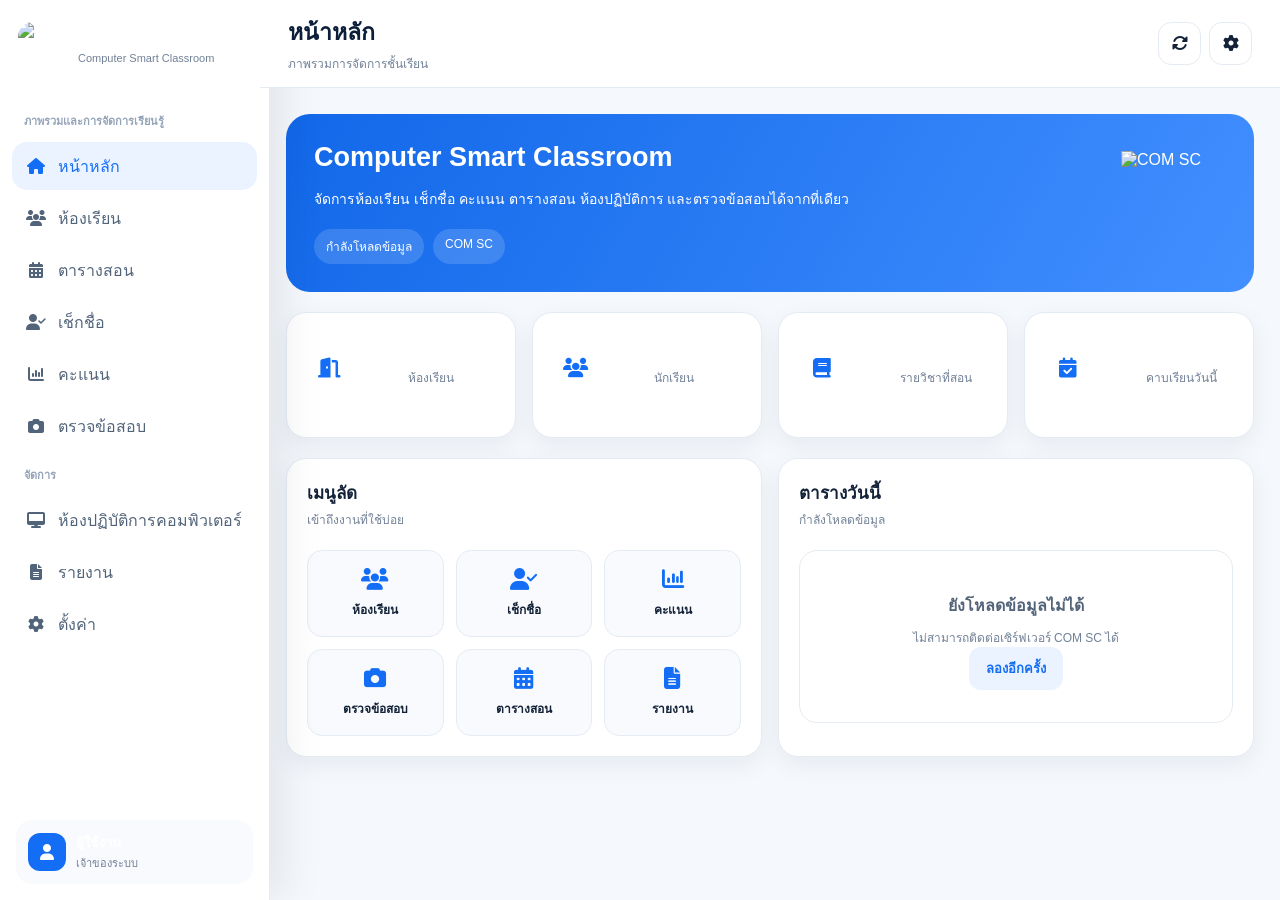
==== commit d26b2883: "Update index.html" ====
--- a/index.html
+++ b/index.html
@@ -1,3 +1,4 @@
+
 <!DOCTYPE html>
 <html lang="th">
 <head>
@@ -7,876 +8,487 @@
 <title>COM SC | Computer Smart Classroom</title>
 <link rel="preconnect" href="https://cdnjs.cloudflare.com">
 <link rel="stylesheet" href="https://cdnjs.cloudflare.com/ajax/libs/font-awesome/6.7.2/css/all.min.css">
+<link rel="stylesheet" href="./styles.css">
 <style>
-:root{--blue:#146EF5;--blue-soft:#EAF3FF;--green:#66CC99;--green-soft:#ECFBF4;--navy:#0B1F3A;--text:#132238;--muted:#718096;--line:#E5EBF3;--bg:#F5F8FC;--card:#FFFFFF;--danger:#DC2626;--warning:#D97706;--sidebar:260px;--bottom:78px;--shadow:0 14px 34px rgba(15,35,60,.07)}
-*{box-sizing:border-box}html{scroll-behavior:smooth}html,body{margin:0;min-height:100%;background:var(--bg);color:var(--text);font-family:-apple-system,BlinkMacSystemFont,"Segoe UI","Noto Sans Thai",sans-serif}button,input,select{font:inherit}button{cursor:pointer}.app{min-height:100vh}
-.sidebar{position:fixed;inset:0 auto 0 0;width:var(--sidebar);background:#fff;border-right:1px solid var(--line);z-index:40;display:flex;flex-direction:column}.brand{padding:22px 18px 16px;display:flex;align-items:center;gap:12px}.brand-logo{width:48px;height:48px;border-radius:15px;object-fit:contain;background:#fff;border:1px solid var(--line);padding:4px}.brand-text strong{display:block;font-size:18px;color:var(--navy)}.brand-text span{display:block;margin-top:3px;font-size:11px;color:var(--muted)}.side-scroll{padding:8px 12px 18px;overflow:auto}.nav-label{padding:10px 12px 7px;font-size:11px;font-weight:700;color:#94A3B8}.nav-item{width:100%;border:0;background:transparent;display:flex;align-items:center;gap:12px;min-height:48px;padding:0 13px;border-radius:15px;color:#52647A;margin-bottom:4px;text-align:left}.nav-item i{width:21px;text-align:center;font-size:17px}.nav-item:hover{background:#F3F7FC}.nav-item.active{background:var(--blue-soft);color:var(--blue);font-weight:700}.sidebar-footer{margin-top:auto;padding:14px 16px 20px}.sidebar-profile{display:flex;align-items:center;gap:10px;padding:11px;background:#F8FAFD;border:1px solid var(--line);border-radius:16px}.avatar{width:38px;height:38px;border-radius:13px;display:flex;align-items:center;justify-content:center;background:var(--blue);color:#fff}.profile-copy strong{display:block;font-size:13px}.profile-copy span{display:block;margin-top:2px;font-size:11px;color:var(--muted)}
-.main{margin-left:var(--sidebar);min-height:100vh}.topbar{height:84px;position:sticky;top:0;z-index:30;background:rgba(255,255,255,.9);backdrop-filter:blur(18px);border-bottom:1px solid rgba(229,235,243,.85);padding:0 28px;display:flex;align-items:center;justify-content:space-between;gap:16px}.topbar-left{min-width:0;flex:1}.page-title{margin:0;font-size:24px;line-height:1.15;color:var(--navy)}.page-subtitle{margin:5px 0 0;color:var(--muted);font-size:13px;white-space:nowrap;overflow:hidden;text-overflow:ellipsis}.top-actions{display:flex;align-items:center;gap:9px}.icon-btn{width:44px;height:44px;border:1px solid var(--line);background:#fff;border-radius:14px;color:var(--navy);display:flex;align-items:center;justify-content:center;font-size:17px}.icon-btn:hover{background:#F8FAFD}.mobile-menu{display:none}.content{padding:24px 28px 110px;max-width:1500px;margin:0 auto}.view{display:none}.view.active{display:block}
-.hero{position:relative;overflow:hidden;background:linear-gradient(135deg,#0B1F3A 0%,#144E8C 55%,#146EF5 100%);border-radius:30px;padding:28px;color:#fff;box-shadow:var(--shadow)}.hero:after{content:"";position:absolute;width:250px;height:250px;border-radius:50%;background:rgba(255,255,255,.09);right:-70px;top:-85px}.hero-content{position:relative;z-index:2;display:flex;justify-content:space-between;gap:20px;align-items:center}.hero h2{margin:0;font-size:28px}.hero p{margin:8px 0 0;color:rgba(255,255,255,.78);line-height:1.6;max-width:650px}.hero-meta{display:flex;gap:7px;flex-wrap:wrap;margin-top:13px}.hero-chip{display:inline-flex;align-items:center;gap:6px;padding:7px 10px;border-radius:999px;background:rgba(255,255,255,.12);border:1px solid rgba(255,255,255,.14);font-size:11px;color:#fff}.hero-logo{width:100px;height:100px;object-fit:contain;border-radius:25px;background:#fff;padding:9px;box-shadow:0 16px 38px rgba(0,0,0,.16)}.section-gap{height:18px}.stats{display:grid;grid-template-columns:repeat(4,minmax(0,1fr));gap:14px}.stat-card{background:var(--card);border:1px solid var(--line);border-radius:21px;padding:17px;box-shadow:0 7px 22px rgba(15,35,60,.035)}.stat-top{display:flex;align-items:center;justify-content:space-between}.stat-icon{width:42px;height:42px;border-radius:14px;display:flex;align-items:center;justify-content:center;background:var(--blue-soft);color:var(--blue)}.stat-card:nth-child(2) .stat-icon{background:#FFF4E8;color:#E67E22}.stat-card:nth-child(3) .stat-icon{background:var(--green-soft);color:#2F9D67}.stat-card:nth-child(4) .stat-icon{background:#F4EEFF;color:#7C3AED}.stat-value{font-size:27px;font-weight:800;margin-top:15px;color:var(--navy)}.stat-label{color:var(--muted);font-size:12px;margin-top:3px}
-.grid-main{display:grid;grid-template-columns:minmax(0,1.35fr) minmax(300px,.65fr);gap:16px}.card{background:#fff;border:1px solid var(--line);border-radius:22px;padding:19px;box-shadow:0 7px 24px rgba(15,35,60,.035)}.card-head{display:flex;justify-content:space-between;align-items:center;gap:10px;margin-bottom:15px}.card-title{display:flex;align-items:center;gap:10px}.card-title-icon{width:37px;height:37px;border-radius:12px;display:flex;align-items:center;justify-content:center;background:var(--blue-soft);color:var(--blue)}.card-title h3{margin:0;font-size:16px;color:var(--navy)}.card-title p{margin:3px 0 0;font-size:11px;color:var(--muted)}.quick-grid{display:grid;grid-template-columns:repeat(3,minmax(0,1fr));gap:10px}.quick{border:1px solid var(--line);background:#FAFCFF;border-radius:17px;padding:15px 11px;text-align:center;color:var(--text)}.quick:hover{border-color:#BED9FF;background:#F4F9FF}.quick i{display:flex;align-items:center;justify-content:center;margin:0 auto 9px;width:39px;height:39px;border-radius:13px;background:var(--blue-soft);color:var(--blue)}.quick strong{display:block;font-size:12px}.loading-box,.empty-box,.error-box{min-height:190px;display:flex;flex-direction:column;align-items:center;justify-content:center;text-align:center;padding:20px;color:var(--muted)}.loading-box i,.empty-box i,.error-box i{font-size:25px;margin-bottom:10px;color:#AAB7C6}.loading-box strong,.empty-box strong,.error-box strong{color:#52647A;font-size:13px}.loading-box span,.empty-box span,.error-box span{margin-top:5px;font-size:12px;line-height:1.55}.error-box i{color:#D97706}.schedule-list{display:grid;gap:9px}.schedule-item{display:grid;grid-template-columns:66px 1fr;gap:11px;align-items:center;padding:11px;border:1px solid var(--line);border-radius:16px;background:#FBFDFF}.schedule-period{display:flex;flex-direction:column;align-items:center;justify-content:center;min-height:54px;border-radius:13px;background:var(--blue-soft);color:var(--blue)}.schedule-period strong{font-size:13px}.schedule-period span{margin-top:2px;font-size:9px}.schedule-info strong{display:block;color:var(--navy);font-size:13px}.schedule-info span{display:block;margin-top:3px;color:var(--muted);font-size:11px}
-.module-header{display:flex;align-items:flex-start;justify-content:space-between;gap:14px;margin-bottom:17px}.module-header h2{margin:0;font-size:21px;color:var(--navy)}.module-header p{margin:5px 0 0;color:var(--muted);font-size:13px}.primary-btn,.secondary-btn{min-height:44px;border-radius:14px;padding:0 15px;display:inline-flex;align-items:center;justify-content:center;gap:8px;font-weight:700;border:0}.primary-btn{background:var(--blue);color:#fff}.primary-btn:hover{background:#0F60DA}.secondary-btn{background:#fff;color:var(--navy);border:1px solid var(--line)}button:disabled{opacity:.45;cursor:not-allowed}.module-placeholder{background:#fff;border:1px solid var(--line);border-radius:24px;min-height:430px;display:flex;align-items:center;justify-content:center;text-align:center;padding:30px}.module-placeholder i{font-size:32px;color:#AAB7C6}.module-placeholder h3{margin:13px 0 5px;font-size:17px;color:#45576C}.module-placeholder p{margin:0;color:var(--muted);font-size:13px;line-height:1.6;max-width:430px}
-.scanner-layout{display:grid;grid-template-columns:minmax(0,1.25fr) minmax(280px,.75fr);gap:16px}.camera-card{background:#fff;border:1px solid var(--line);border-radius:24px;padding:14px}.camera-box{position:relative;overflow:hidden;border-radius:19px;background:#020617;aspect-ratio:3/4;max-height:70vh}.camera-box video{display:block;width:100%;height:100%;object-fit:cover}.camera-guide{position:absolute;inset:8%;border:2px solid rgba(255,255,255,.6);border-radius:18px;pointer-events:none}.camera-placeholder{position:absolute;inset:0;display:flex;flex-direction:column;align-items:center;justify-content:center;padding:25px;text-align:center;color:#94A3B8}.camera-placeholder i{font-size:33px;margin-bottom:12px}.camera-placeholder.hidden{display:none}.camera-status{position:absolute;left:50%;bottom:16px;transform:translateX(-50%);max-width:88%;background:rgba(15,23,42,.82);backdrop-filter:blur(8px);color:#fff;border-radius:999px;padding:9px 14px;font-size:12px;font-weight:700;text-align:center;white-space:nowrap}.camera-status.success{background:rgba(22,163,74,.9)}.scanner-side{display:grid;gap:12px;align-content:start}.scan-result{border-radius:22px;background:linear-gradient(145deg,#0B1F3A,#174A80);color:#fff;padding:22px;min-height:175px;display:flex;flex-direction:column;justify-content:center;text-align:center}.scan-result small{color:#B8CDE4}.scan-result strong{margin-top:8px;font-size:39px}.info-box{background:#EFF6FF;border:1px solid #CFE2FF;color:#245AA1;border-radius:18px;padding:14px;font-size:12px;line-height:1.6}.camera-error{display:none;background:#FFF7ED;border:1px solid #FED7AA;color:#A34117;border-radius:17px;padding:13px;font-size:12px;line-height:1.6;word-break:break-word}.camera-error.show{display:block}.bottom-nav{display:none}.backdrop{display:none}
-@media(max-width:1100px){.stats{grid-template-columns:repeat(2,minmax(0,1fr))}.grid-main,.scanner-layout{grid-template-columns:1fr}}
-@media(max-width:760px){.sidebar{transform:translateX(-105%);transition:.22s ease;width:275px;box-shadow:18px 0 40px rgba(15,35,60,.15)}.sidebar.open{transform:translateX(0)}.backdrop{position:fixed;inset:0;background:rgba(2,8,23,.35);z-index:35}.backdrop.show{display:block}.main{margin-left:0}.topbar{height:80px;padding:env(safe-area-inset-top) 15px 0}.mobile-menu{display:flex}.page-title{font-size:20px}.page-subtitle{font-size:12px}.content{padding:16px 14px calc(var(--bottom) + 28px)}.hero{padding:22px 18px;border-radius:24px}.hero h2{font-size:22px}.hero-logo{width:72px;height:72px;border-radius:20px}.stats{gap:9px}.stat-card{padding:14px;border-radius:18px}.stat-value{font-size:23px}.quick-grid{grid-template-columns:repeat(2,minmax(0,1fr))}.module-header{display:block}.module-header .primary-btn{width:100%;margin-top:12px}.bottom-nav{display:grid;position:fixed;left:0;right:0;bottom:0;height:calc(var(--bottom) + env(safe-area-inset-bottom));padding:6px 7px env(safe-area-inset-bottom);grid-template-columns:repeat(5,1fr);background:rgba(255,255,255,.94);backdrop-filter:blur(18px);border-top:1px solid var(--line);z-index:34}.bottom-item{border:0;background:transparent;color:#8796A8;border-radius:14px;display:flex;flex-direction:column;align-items:center;justify-content:center;gap:4px;font-size:10px}.bottom-item i{font-size:18px}.bottom-item.active{color:var(--blue);font-weight:700}}
-@media(max-width:480px){.hero-content{align-items:flex-start}.hero-logo{width:62px;height:62px}.stats{grid-template-columns:1fr 1fr}.stat-icon{width:38px;height:38px}.card{padding:15px;border-radius:20px}}
+:root{--blue:#146EF5;--green:#66CC99;--navy:#0B1F3A;--text:#132238;--muted:#718096;--line:#E5EBF3;--bg:#F5F8FC;--sidebar:260px}
+*{box-sizing:border-box}
+body{margin:0;font-family:-apple-system,BlinkMacSystemFont,"Segoe UI","Noto Sans Thai",sans-serif;background:var(--bg);color:var(--text)}
+button,input{font:inherit}
+button{cursor:pointer}
+button:disabled{opacity:.5;cursor:not-allowed}
+.app{min-height:100vh}
+.sidebar{position:fixed;inset:0 auto 0 0;width:var(--sidebar);background:white;border-right:1px solid var(--line);z-index:40;display:flex;flex-direction:column}
+.brand{padding:22px 18px;display:flex;align-items:center;gap:12px}
+.brand-logo{width:48px;height:48px;object-fit:contain;border-radius:15px}
+.brand-text strong{display:block;font-size:18px}
+.brand-text span{font-size:11px;color:var(--muted)}
+.side-scroll{padding:8px 12px;overflow:auto}
+.nav-label{padding:12px;font-size:11px;font-weight:700;color:#94A3B8}
+.nav-item{display:flex;align-items:center;gap:12px;width:100%;min-height:48px;padding:0 13px;border:0;border-radius:15px;background:transparent;text-align:left;color:#52647A;margin-bottom:4px}
+.nav-item i{width:21px;text-align:center}
+.nav-item.active,.nav-item:hover{background:#EAF3FF;color:var(--blue)}
+.sidebar-footer{margin-top:auto;padding:16px}
+.sidebar-profile{padding:12px;border-radius:16px;background:#F8FAFD;display:flex;align-items:center;gap:10px}
+.avatar{width:38px;height:38px;background:var(--blue);border-radius:12px;color:white;display:grid;place-items:center}
+.profile-copy strong{display:block;font-size:13px}
+.profile-copy span{font-size:11px;color:var(--muted)}
+.main{margin-left:var(--sidebar);min-height:100vh}
+.topbar{height:88px;padding:15px 28px;background:white;border-bottom:1px solid var(--line);display:flex;align-items:center;justify-content:space-between;gap:14px}
+.page-title{font-size:23px;margin:0}
+.page-subtitle{margin:4px 0 0;font-size:12px;color:var(--muted)}
+.top-actions{display:flex;gap:8px}
+.icon-btn{width:43px;height:43px;border:1px solid var(--line);border-radius:13px;background:white;color:var(--text)}
+.content{padding:26px;max-width:1500px;margin:auto}
+.view{display:none}
+.view.active{display:block}
+.hero{background:linear-gradient(120deg,#1268E9,#428FFF);border-radius:24px;padding:28px;color:white}
+.hero-content{display:flex;align-items:center;justify-content:space-between;gap:20px}
+.hero h2{font-size:27px;margin:0 0 10px}
+.hero p{font-size:14px;line-height:1.8;max-width:600px}
+.hero-logo{width:105px;height:105px;object-fit:contain}
+.hero-meta{display:flex;gap:9px;flex-wrap:wrap;margin-top:17px}
+.hero-chip{font-size:12px;padding:8px 12px;border-radius:20px;background:#ffffff25}
+.stats{display:grid;grid-template-columns:repeat(4,minmax(0,1fr));gap:16px;margin:20px 0}
+.stat-card,.card{background:white;border:1px solid var(--line);border-radius:20px;padding:20px;box-shadow:0 8px 25px #142d4810}
+.stat-icon{font-size:20px;color:var(--blue);margin-bottom:14px}
+.stat-value{font-size:30px;font-weight:800}
+.stat-label{font-size:12px;color:var(--muted);margin-top:4px}
+.grid-main{display:grid;grid-template-columns:1fr 1fr;gap:16px}
+.card-head{display:flex;align-items:center;justify-content:space-between;margin-bottom:17px}
+.card-head h3{margin:0;font-size:17px}
+.card-head p{color:var(--muted);font-size:12px;margin:4px 0}
+.quick-grid{display:grid;grid-template-columns:repeat(3,1fr);gap:12px}
+.quick{border:1px solid var(--line);background:#F8FAFD;border-radius:15px;padding:17px 8px;color:var(--text);display:flex;flex-direction:column;align-items:center;gap:10px}
+.quick i{font-size:22px;color:var(--blue)}
+.quick strong{font-size:12px}
+.schedule-item{padding:14px 0;border-bottom:1px solid var(--line);display:flex;gap:15px}
+.schedule-period{min-width:90px}
+.schedule-period strong,.schedule-info strong{display:block;font-size:13px}
+.schedule-period span,.schedule-info span{font-size:12px;color:var(--muted)}
+.module-header{display:flex;align-items:center;justify-content:space-between;gap:12px;margin-bottom:20px}
+.module-header h2{margin:0 0 5px;font-size:23px}
+.module-header p{font-size:13px;color:var(--muted);margin:0}
+.primary-btn,.secondary-btn{border:0;border-radius:12px;padding:11px 17px;display:inline-flex;align-items:center;justify-content:center;gap:8px;font-weight:600;font-size:13px}
+.primary-btn{background:var(--blue);color:white}
+.secondary-btn{background:#EAF3FF;color:var(--blue)}
+.module-placeholder,.loading-box,.empty-box,.error-box,.classroom-notice{text-align:center;padding:32px;background:white;border:1px solid var(--line);border-radius:18px;color:#52647A}
+.module-placeholder i,.empty-box i{display:block;font-size:28px;color:var(--blue);margin-bottom:15px}
+.module-placeholder h3{margin:8px}
+.module-placeholder p{font-size:13px}
+.loading-box strong,.empty-box strong,.error-box strong{display:block;margin:10px 0}
+.loading-box span,.empty-box span,.error-box span{display:block;font-size:12px;color:var(--muted)}
+.classroom-summary{font-size:13px;color:#64748B;margin-bottom:17px}
+.classroom-grid{display:grid;grid-template-columns:repeat(3,minmax(0,1fr));gap:16px}
+.classroom-tile{width:100%;text-align:left;background:white;border:1px solid var(--line);border-radius:20px;padding:20px;color:var(--text);box-shadow:0 8px 25px #142d4810;transition:.15s}
+.classroom-tile:hover{transform:translateY(-2px);border-color:var(--blue)}
+.classroom-tile-head{display:flex;justify-content:space-between;align-items:center}
+.classroom-tile-icon{width:49px;height:49px;display:grid;place-items:center;background:#EAF3FF;color:var(--blue);border-radius:15px;font-size:20px}
+.classroom-tile h3{font-size:20px;margin:17px 0 6px}
+.classroom-tile p{font-size:13px;color:var(--muted);margin:0}
+.classroom-tile-foot{display:flex;justify-content:space-between;margin-top:18px;color:var(--blue);font-size:13px;font-weight:700}
+.classroom-roster{margin-top:18px;background:white;border:1px solid var(--line);border-radius:20px;padding:22px}
+.classroom-roster[hidden]{display:none!important}
+.classroom-roster-top{display:flex;align-items:end;justify-content:space-between;gap:14px;flex-wrap:wrap}
+.classroom-roster-top h3{font-size:22px;margin:16px 0 5px}
+.classroom-roster-top p{font-size:13px;color:var(--muted);margin:0}
+.classroom-roster-tools{display:flex;gap:8px;flex-wrap:wrap}
+.classroom-roster-tools input{padding:11px 13px;border:1px solid var(--line);border-radius:12px;min-width:200px}
+.roster-table-wrap{overflow:auto;margin-top:18px}
+.roster-table{border-collapse:collapse;width:100%;font-size:13px}
+.roster-table th,.roster-table td{text-align:left;padding:14px 12px;border-bottom:1px solid var(--line)}
+.roster-table th{background:#F8FAFD;color:#52647A}
+.scanner-layout{display:grid;grid-template-columns:1.4fr 1fr;gap:18px}
+.camera-card,.scanner-side{background:white;padding:18px;border-radius:20px;border:1px solid var(--line)}
+.camera-box{position:relative;aspect-ratio:16/10;background:#101827;border-radius:15px;overflow:hidden;display:flex;align-items:center;justify-content:center}
+#camera-video{width:100%;height:100%;object-fit:contain}
+.camera-placeholder{position:absolute;inset:0;display:flex;flex-direction:column;justify-content:center;align-items:center;gap:10px;color:white;background:#101827}
+.camera-placeholder.hidden{display:none}
+.camera-status{position:absolute;bottom:12px;left:12px;background:#ffffffec;padding:6px 11px;border-radius:9px;font-size:12px}
+.camera-status.success{color:#087D4A}
+.camera-error{display:none;font-size:12px;color:#DC2626;margin-top:12px}
+.camera-error.show{display:block}
+.scanner-side{display:flex;flex-direction:column;gap:12px}
+.scan-result{padding:18px;border-radius:15px;background:#F5F8FC}
+.scan-result small,.scan-result span{display:block;color:var(--muted)}
+.scan-result strong{display:block;font-size:30px;margin:8px 0}
+.info-box{padding:14px;font-size:12px;color:#64748B;background:#F8FAFD;border-radius:12px;line-height:1.7}
+.bottom-nav{display:none}
+.mobile-menu{display:none}
+.backdrop{display:none}
+@media(max-width:1100px){.stats{grid-template-columns:repeat(2,1fr)}.classroom-grid{grid-template-columns:repeat(2,1fr)}}
+@media(max-width:850px){
+.sidebar{transform:translateX(-100%);transition:transform .2s}
+.sidebar.open{transform:translateX(0)}
+.main{margin-left:0}
+.mobile-menu{display:block}
+.backdrop.show{display:block;position:fixed;inset:0;background:#0007;z-index:30}
+.content{padding:18px}
+.grid-main,.scanner-layout{grid-template-columns:1fr}
+.bottom-nav{position:fixed;bottom:0;left:0;right:0;display:flex;background:white;border-top:1px solid var(--line);z-index:20;padding:7px 4px max(9px,env(safe-area-inset-bottom))}
+.bottom-item{flex:1;border:0;background:transparent;color:#718096;display:flex;flex-direction:column;align-items:center;gap:4px;font-size:10px;padding:7px 0}
+.bottom-item i{font-size:20px}
+.bottom-item.active{color:var(--blue)}
+.content{padding-bottom:105px}
+}
+@media(max-width:600px){
+.topbar{height:74px;padding:12px 15px}
+.page-title{font-size:20px}
+.hero{padding:20px}
+.hero h2{font-size:21px}
+.hero-logo{width:65px;height:65px}
+.stats{gap:10px}
+.stat-card{padding:15px}
+.stat-value{font-size:26px}
+.quick-grid{grid-template-columns:repeat(3,1fr)}
+.classroom-grid{grid-template-columns:1fr}
+.classroom-roster{padding:14px}
+.classroom-roster-tools{width:100%}
+.classroom-roster-tools input{flex:1;min-width:0}
+}
 </style>
 </head>
 <body>
 <div class="app">
-<div id="backdrop" class="backdrop" onclick="closeSidebar()"></div>
-<aside id="sidebar" class="sidebar">
-<div class="brand"><img class="brand-logo" src="https://s.imgz.io/2026/08/31/Logo-384c5649d9c8e9035.png" alt="COM SC"><div class="brand-text"><strong>COM SC</strong><span>Computer Smart Classroom</span></div></div>
+<aside class="sidebar" id="sidebar">
+<div class="brand">
+<img class="brand-logo" src="https://s.imgz.io/2026/08/31/Logo-384c5649d9c8e9035.png" alt="COM SC">
+<div class="brand-text"><strong>COM SC</strong><span>Computer Smart Classroom</span></div>
+</div>
 <div class="side-scroll">
-<div class="nav-label">เมนูหลัก</div>
-<button class="nav-item active" data-view="dashboard" onclick="navigate('dashboard')"><i class="fa-solid fa-house"></i><span>หน้าหลัก</span></button>
-<button class="nav-item" data-view="classrooms" onclick="navigate('classrooms')"><i class="fa-solid fa-users"></i><span>ห้องเรียน</span></button>
-<button class="nav-item" data-view="schedule" onclick="navigate('schedule')"><i class="fa-solid fa-calendar-days"></i><span>ตารางสอน</span></button>
-<button class="nav-item" data-view="attendance" onclick="navigate('attendance')"><i class="fa-solid fa-user-check"></i><span>เช็กชื่อ</span></button>
-<button class="nav-item" data-view="scores" onclick="navigate('scores')"><i class="fa-solid fa-chart-column"></i><span>คะแนน</span></button>
-<button class="nav-item" data-view="scanner" onclick="navigate('scanner')"><i class="fa-solid fa-camera"></i><span>ตรวจข้อสอบ</span></button>
+<div class="nav-label">ภาพรวมและการจัดการเรียนรู้</div>
+<button class="nav-item active" data-view="dashboard" onclick="navigate('dashboard')"><i class="fa-solid fa-house"></i>หน้าหลัก</button>
+<button class="nav-item" data-view="classrooms" onclick="navigate('classrooms')"><i class="fa-solid fa-users"></i>ห้องเรียน</button>
+<button class="nav-item" data-view="schedule" onclick="navigate('schedule')"><i class="fa-solid fa-calendar-days"></i>ตารางสอน</button>
+<button class="nav-item" data-view="attendance" onclick="navigate('attendance')"><i class="fa-solid fa-user-check"></i>เช็กชื่อ</button>
+<button class="nav-item" data-view="scores" onclick="navigate('scores')"><i class="fa-solid fa-chart-column"></i>คะแนน</button>
+<button class="nav-item" data-view="scanner" onclick="navigate('scanner')"><i class="fa-solid fa-camera"></i>ตรวจข้อสอบ</button>
 <div class="nav-label">จัดการ</div>
-<button class="nav-item" data-view="lab" onclick="navigate('lab')"><i class="fa-solid fa-desktop"></i><span>ห้องปฏิบัติการคอมพิวเตอร์</span></button>
-<button class="nav-item" data-view="reports" onclick="navigate('reports')"><i class="fa-solid fa-file-lines"></i><span>รายงาน</span></button>
-<button class="nav-item" data-view="settings" onclick="navigate('settings')"><i class="fa-solid fa-gear"></i><span>ตั้งค่า</span></button>
-</div>
-<div class="sidebar-footer"><div class="sidebar-profile"><div class="avatar"><i class="fa-solid fa-user"></i></div><div class="profile-copy"><strong>ผู้ใช้งาน</strong><span>เจ้าของระบบ</span></div></div></div>
+<button class="nav-item" data-view="lab" onclick="navigate('lab')"><i class="fa-solid fa-desktop"></i>ห้องปฏิบัติการคอมพิวเตอร์</button>
+<button class="nav-item" data-view="reports" onclick="navigate('reports')"><i class="fa-solid fa-file-lines"></i>รายงาน</button>
+<button class="nav-item" data-view="settings" onclick="navigate('settings')"><i class="fa-solid fa-gear"></i>ตั้งค่า</button>
+</div>
+<div class="sidebar-footer">
+<div class="sidebar-profile"><div class="avatar"><i class="fa-solid fa-user"></i></div><div class="profile-copy"><strong>ผู้ใช้งาน</strong><span>เจ้าของระบบ</span></div></div>
+</div>
 </aside>
-
+<div class="backdrop" id="backdrop" onclick="closeSidebar()"></div>
 <main class="main">
 <header class="topbar">
-<button class="icon-btn mobile-menu" onclick="openSidebar()" aria-label="เปิดเมนู"><i class="fa-solid fa-bars"></i></button>
-<div class="topbar-left"><h1 id="page-title" class="page-title">หน้าหลัก</h1><p id="page-subtitle" class="page-subtitle">ภาพรวมการจัดการชั้นเรียน</p></div>
-<div class="top-actions"><button id="refresh-button" class="icon-btn" onclick="refreshCurrentView()" aria-label="รีเฟรช"><i class="fa-solid fa-rotate"></i></button><button class="icon-btn" onclick="navigate('settings')" aria-label="ตั้งค่า"><i class="fa-solid fa-user"></i></button></div>
+<div style="display:flex;align-items:center;gap:12px">
+<button class="icon-btn mobile-menu" onclick="openSidebar()" aria-label="เมนู"><i class="fa-solid fa-bars"></i></button>
+<div><h1 id="page-title" class="page-title">หน้าหลัก</h1><p id="page-subtitle" class="page-subtitle">ภาพรวมการจัดการชั้นเรียน</p></div>
+</div>
+<div class="top-actions">
+<button id="refresh-button" class="icon-btn" onclick="refreshCurrentView()" aria-label="รีเฟรช"><i class="fa-solid fa-rotate"></i></button>
+<button class="icon-btn" onclick="navigate('settings')" aria-label="ตั้งค่า"><i class="fa-solid fa-gear"></i></button>
+</div>
 </header>
-
 <div class="content">
 <section id="view-dashboard" class="view active">
-<div class="hero"><div class="hero-content"><div><h2>Computer Smart Classroom</h2><p>จัดการห้องเรียน เช็กชื่อ คะแนน ตารางสอน ห้องปฏิบัติการ และตรวจข้อสอบได้จากที่เดียว</p><div class="hero-meta"><span id="dashboard-semester" class="hero-chip"><i class="fa-solid fa-calendar"></i>กำลังโหลดข้อมูล</span><span id="dashboard-school" class="hero-chip"><i class="fa-solid fa-school"></i>COM SC</span></div></div><img class="hero-logo" src="https://s.imgz.io/2026/08/31/Logo-384c5649d9c8e9035.png" alt="COM SC"></div></div>
-
-<div class="section-gap"></div>
-
+<div class="hero"><div class="hero-content">
+<div><h2>Computer Smart Classroom</h2><p>จัดการห้องเรียน เช็กชื่อ คะแนน ตารางสอน ห้องปฏิบัติการ และตรวจข้อสอบได้จากที่เดียว</p>
+<div class="hero-meta"><span id="dashboard-semester" class="hero-chip">กำลังโหลดข้อมูล</span><span id="dashboard-school" class="hero-chip">COM SC</span></div></div>
+<img class="hero-logo" src="https://s.imgz.io/2026/08/31/Logo-384c5649d9c8e9035.png" alt="COM SC">
+</div></div>
 <div class="stats">
-<div class="stat-card"><div class="stat-top"><div class="stat-icon"><i class="fa-solid fa-door-open"></i></div></div><div id="stat-classrooms" class="stat-value">—</div><div class="stat-label">ห้องเรียน</div></div>
-<div class="stat-card"><div class="stat-top"><div class="stat-icon"><i class="fa-solid fa-users"></i></div></div><div id="stat-students" class="stat-value">—</div><div class="stat-label">นักเรียน</div></div>
-<div class="stat-card"><div class="stat-top"><div class="stat-icon"><i class="fa-solid fa-book"></i></div></div><div id="stat-courses" class="stat-value">—</div><div class="stat-label">รายวิชาที่สอน</div></div>
-<div class="stat-card"><div class="stat-top"><div class="stat-icon"><i class="fa-solid fa-calendar-check"></i></div></div><div id="stat-today" class="stat-value">—</div><div class="stat-label">เช็กชื่อวันนี้</div></div>
-</div>
-
-<div class="section-gap"></div>
-
+<div class="stat-card"><div class="stat-icon"><i class="fa-solid fa-door-open"></i></div><div id="stat-classrooms" class="stat-value">—</div><div class="stat-label">ห้องเรียน</div></div>
+<div class="stat-card"><div class="stat-icon"><i class="fa-solid fa-users"></i></div><div id="stat-students" class="stat-value">—</div><div class="stat-label">นักเรียน</div></div>
+<div class="stat-card"><div class="stat-icon"><i class="fa-solid fa-book"></i></div><div id="stat-courses" class="stat-value">—</div><div class="stat-label">รายวิชาที่สอน</div></div>
+<div class="stat-card"><div class="stat-icon"><i class="fa-solid fa-calendar-check"></i></div><div id="stat-today" class="stat-value">—</div><div class="stat-label">คาบเรียนวันนี้</div></div>
+</div>
 <div class="grid-main">
-<div class="card">
-<div class="card-head"><div class="card-title"><div class="card-title-icon"><i class="fa-solid fa-bolt"></i></div><div><h3>เมนูลัด</h3><p>เข้าถึงงานที่ใช้บ่อย</p></div></div></div>
+<div class="card"><div class="card-head"><div><h3>เมนูลัด</h3><p>เข้าถึงงานที่ใช้บ่อย</p></div></div>
 <div class="quick-grid">
+<button class="quick" onclick="navigate('classrooms')"><i class="fa-solid fa-users"></i><strong>ห้องเรียน</strong></button>
 <button class="quick" onclick="navigate('attendance')"><i class="fa-solid fa-user-check"></i><strong>เช็กชื่อ</strong></button>
-<button class="quick" onclick="navigate('scores')"><i class="fa-solid fa-chart-column"></i><strong>บันทึกคะแนน</strong></button>
+<button class="quick" onclick="navigate('scores')"><i class="fa-solid fa-chart-column"></i><strong>คะแนน</strong></button>
 <button class="quick" onclick="navigate('scanner')"><i class="fa-solid fa-camera"></i><strong>ตรวจข้อสอบ</strong></button>
 <button class="quick" onclick="navigate('schedule')"><i class="fa-solid fa-calendar-days"></i><strong>ตารางสอน</strong></button>
-<button class="quick" onclick="navigate('lab')"><i class="fa-solid fa-desktop"></i><strong>ห้องคอม</strong></button>
 <button class="quick" onclick="navigate('reports')"><i class="fa-solid fa-file-lines"></i><strong>รายงาน</strong></button>
-</div>
-</div>
-
-<div class="card">
-<div class="card-head"><div class="card-title"><div class="card-title-icon"><i class="fa-solid fa-clock"></i></div><div><h3 id="today-title">การเช็กชื่อล่าสุด</h3><p id="today-subtitle">กำลังโหลดข้อมูล</p></div></div></div>
-<div id="today-schedule"><div class="loading-box"><i class="fa-solid fa-spinner fa-spin"></i><strong>กำลังโหลดข้อมูล</strong><span>กรุณารอสักครู่</span></div></div>
-</div>
-</div>
+</div></div>
+<div class="card"><div class="card-head"><div><h3 id="today-title">ตารางวันนี้</h3><p id="today-subtitle">กำลังโหลดข้อมูล</p></div></div>
+<div id="today-schedule"><div class="loading-box"><strong>กำลังโหลดข้อมูล</strong><span>กรุณารอสักครู่</span></div></div>
+</div></div>
 </section>
-
 <section id="view-classrooms" class="view">
-<div class="module-header"><div><h2>ห้องเรียน</h2><p>จัดการห้องเรียนและรายชื่อนักเรียน</p></div><button class="primary-btn"><i class="fa-solid fa-plus"></i>เพิ่มห้องเรียน</button></div>
-<div class="module-placeholder"><div><i class="fa-solid fa-users"></i><h3>ห้องเรียน</h3><p>จะเชื่อมข้อมูลห้องเรียนในขั้นตอนถัดไป</p></div></div>
+<div class="module-header">
+<div><h2>ห้องเรียน</h2><p>กลุ่มนักเรียนชั้นประถมศึกษาปีที่ 1–6</p></div>
+<button class="secondary-btn" onclick="loadCOMSCClassrooms(true)"><i class="fa-solid fa-rotate"></i> รีเฟรช</button>
+</div>
+<div id="classroom-summary" class="classroom-summary">กำลังเตรียมข้อมูลห้องเรียน</div>
+<div id="classroom-grid" class="classroom-grid"><div class="classroom-notice">เลือกเมนูห้องเรียนเพื่อโหลดข้อมูล</div></div>
+<div id="classroom-roster" class="classroom-roster" hidden>
+<div class="classroom-roster-top">
+<div>
+<button class="secondary-btn" onclick="closeCOMSCRoster()"><i class="fa-solid fa-arrow-left"></i> กลับไปห้องเรียน</button>
+<h3 id="roster-title">รายชื่อนักเรียน</h3>
+<p id="roster-description"></p>
+</div>
+<div class="classroom-roster-tools">
+<input id="roster-search" type="search" placeholder="ค้นหาชื่อหรือเลขที่" oninput="filterCOMSCRoster(this.value)">
+<button class="secondary-btn" onclick="reloadCOMSCRoster()"><i class="fa-solid fa-rotate"></i> รีเฟรช</button>
+</div>
+</div>
+<div id="roster-result"><div class="classroom-notice">กำลังโหลดข้อมูล</div></div>
+</div>
 </section>
-
-<section id="view-schedule" class="view">
-<div class="module-header"><div><h2>ตารางสอน</h2><p>รายวิชา รายวิชาที่สอน และตารางประจำสัปดาห์</p></div></div>
-<div class="module-placeholder"><div><i class="fa-solid fa-calendar-days"></i><h3>ตารางสอน</h3><p>จะเชื่อมข้อมูลตารางสอนในขั้นตอนถัดไป</p></div></div>
-</section>
-
-<section id="view-attendance" class="view">
-<div class="module-header"><div><h2>เช็กชื่อ</h2><p>บันทึกการมาเรียนของนักเรียน</p></div></div>
-<div class="module-placeholder"><div><i class="fa-solid fa-user-check"></i><h3>เช็กชื่อ</h3><p>จะเชื่อมระบบเช็กชื่อในขั้นตอนถัดไป</p></div></div>
-</section>
-
-<section id="view-scores" class="view">
-<div class="module-header"><div><h2>คะแนน</h2><p>กิจกรรม คะแนนเก็บ สอบปลายภาค และสรุปผล</p></div></div>
-<div class="module-placeholder"><div><i class="fa-solid fa-chart-column"></i><h3>คะแนน</h3><p>จะเชื่อมสมุดคะแนนเดิมในขั้นตอนถัดไป</p></div></div>
-</section>
-
+<section id="view-schedule" class="view"><div class="module-header"><div><h2>ตารางสอน</h2><p>รายวิชาและตารางสอนแยกจากกลุ่มห้องเรียน</p></div></div><div class="module-placeholder"><i class="fa-solid fa-calendar-days"></i><h3>ตารางสอน</h3><p>จะเชื่อมโมดูลตารางสอนในขั้นตอนถัดไป</p></div></section>
+<section id="view-attendance" class="view"><div class="module-header"><div><h2>เช็กชื่อ</h2><p>บันทึกการมาเรียนของนักเรียน</p></div></div><div class="module-placeholder"><i class="fa-solid fa-user-check"></i><h3>เช็กชื่อ</h3><p>จะเชื่อมระบบเช็กชื่อในขั้นตอนถัดไป</p></div></section>
+<section id="view-scores" class="view"><div class="module-header"><div><h2>คะแนน</h2><p>บันทึกคะแนนกิจกรรมและการสอบ</p></div></div><div class="module-placeholder"><i class="fa-solid fa-chart-column"></i><h3>คะแนน</h3><p>จะเชื่อมระบบคะแนนในขั้นตอนถัดไป</p></div></section>
 <section id="view-scanner" class="view">
-<div class="module-header"><div><h2>ตรวจข้อสอบ</h2><p>สแกนกระดาษคำตอบและตรวจคะแนนอัตโนมัติ</p></div></div>
+<div class="module-header"><div><h2>ตรวจข้อสอบ</h2><p>เปิดกล้องเพื่อเตรียมสแกนกระดาษคำตอบ</p></div></div>
 <div class="scanner-layout">
-<div class="camera-card">
-<div class="camera-box">
+<div class="camera-card"><div class="camera-box">
 <video id="camera-video" autoplay muted playsinline></video>
-<div class="camera-guide"></div>
-<div id="camera-placeholder" class="camera-placeholder"><i class="fa-solid fa-camera"></i><strong>พร้อมสแกนกระดาษคำตอบ</strong><span style="margin-top:6px;font-size:12px">กดเปิดกล้องเพื่อเริ่มใช้งาน</span></div>
+<div id="camera-placeholder" class="camera-placeholder"><i class="fa-solid fa-camera" style="font-size:34px"></i><strong>พร้อมสแกนกระดาษคำตอบ</strong><span style="font-size:12px">กดเปิดกล้องเพื่อเริ่มใช้งาน</span></div>
 <div id="camera-status" class="camera-status">ยังไม่ได้เปิดกล้อง</div>
-</div>
-</div>
-
+</div></div>
 <div class="scanner-side">
 <div class="scan-result"><small>คะแนนล่าสุด</small><strong>—</strong><span>ยังไม่มีผลการตรวจ</span></div>
-<button id="camera-start" class="primary-btn" onclick="startCamera()"><i class="fa-solid fa-video"></i>เปิดกล้อง</button>
-<button id="camera-stop" class="secondary-btn" onclick="stopCamera()" disabled><i class="fa-solid fa-video-slash"></i>ปิดกล้อง</button>
-<div class="info-box">เปิดกล้องสำหรับสแกนกระดาษคำตอบ ส่วนการอ่านคำตอบและแสดงคะแนนจะเชื่อมในขั้นตอน OMR</div>
+<button id="camera-start" class="primary-btn" onclick="startCamera()"><i class="fa-solid fa-video"></i> เปิดกล้อง</button>
+<button id="camera-stop" class="secondary-btn" onclick="stopCamera()" disabled><i class="fa-solid fa-video-slash"></i> ปิดกล้อง</button>
+<div class="info-box">การเปิดกล้องพร้อมใช้งาน ส่วนการอ่านคำตอบและคำนวณคะแนนจะเชื่อมต่อในขั้นตอนถัดไป</div>
 <div id="camera-error" class="camera-error"></div>
-</div>
-</div>
+</div></div>
 </section>
-
-<section id="view-lab" class="view">
-<div class="module-header"><div><h2>ห้องปฏิบัติการคอมพิวเตอร์</h2><p>บันทึกการใช้งานเครื่องคอมพิวเตอร์และผู้ควบคุม</p></div></div>
-<div class="module-placeholder"><div><i class="fa-solid fa-desktop"></i><h3>ห้องปฏิบัติการคอมพิวเตอร์</h3><p>จะเชื่อมข้อมูลการใช้งานในขั้นตอนถัดไป</p></div></div>
-</section>
-
-<section id="view-reports" class="view">
-<div class="module-header"><div><h2>รายงาน</h2><p>สรุปข้อมูลสำหรับตรวจสอบและพิมพ์รายงาน</p></div></div>
-<div class="module-placeholder"><div><i class="fa-solid fa-file-lines"></i><h3>รายงาน</h3><p>จะเชื่อมรายงานเมื่อข้อมูลหลักพร้อมใช้งาน</p></div></div>
-</section>
-
-<section id="view-settings" class="view">
-<div class="module-header"><div><h2>ตั้งค่า</h2><p>ปีการศึกษา ภาคเรียน และการตั้งค่าระบบ</p></div></div>
-<div class="module-placeholder"><div><i class="fa-solid fa-gear"></i><h3>ตั้งค่า</h3><p>จะเชื่อมการตั้งค่าในขั้นตอนถัดไป</p></div></div>
-</section>
-
+<section id="view-lab" class="view"><div class="module-header"><div><h2>ห้องปฏิบัติการคอมพิวเตอร์</h2><p>บันทึกการใช้งานห้องคอมพิวเตอร์</p></div></div><div class="module-placeholder"><i class="fa-solid fa-desktop"></i><h3>ห้องปฏิบัติการ</h3><p>จะเชื่อมข้อมูลในขั้นตอนถัดไป</p></div></section>
+<section id="view-reports" class="view"><div class="module-header"><div><h2>รายงาน</h2><p>สรุปข้อมูลสำหรับตรวจสอบและพิมพ์</p></div></div><div class="module-placeholder"><i class="fa-solid fa-file-lines"></i><h3>รายงาน</h3><p>จะเชื่อมรายงานในขั้นตอนถัดไป</p></div></section>
+<section id="view-settings" class="view"><div class="module-header"><div><h2>ตั้งค่า</h2><p>การตั้งค่าระบบ</p></div></div><div class="module-placeholder"><i class="fa-solid fa-gear"></i><h3>ตั้งค่า</h3><p>ระบบยังคงใช้ Access Key ที่ตั้งค่าไว้เดิม</p></div></section>
 </div>
 </main>
-
 <nav class="bottom-nav">
-<button class="bottom-item active" data-view="dashboard" onclick="navigate('dashboard')"><i class="fa-solid fa-house"></i><span>หน้าหลัก</span></button>
-<button class="bottom-item" data-view="attendance" onclick="navigate('attendance')"><i class="fa-solid fa-user-check"></i><span>เช็กชื่อ</span></button>
-<button class="bottom-item" data-view="scores" onclick="navigate('scores')"><i class="fa-solid fa-chart-column"></i><span>คะแนน</span></button>
-<button class="bottom-item" data-view="scanner" onclick="navigate('scanner')"><i class="fa-solid fa-camera"></i><span>ตรวจข้อสอบ</span></button>
-<button class="bottom-item" onclick="openSidebar()"><i class="fa-solid fa-grip"></i><span>เพิ่มเติม</span></button>
+<button class="bottom-item active" data-view="dashboard" onclick="navigate('dashboard')"><i class="fa-solid fa-house"></i>หน้าหลัก</button>
+<button class="bottom-item" data-view="classrooms" onclick="navigate('classrooms')"><i class="fa-solid fa-users"></i>ห้องเรียน</button>
+<button class="bottom-item" data-view="attendance" onclick="navigate('attendance')"><i class="fa-solid fa-user-check"></i>เช็กชื่อ</button>
+<button class="bottom-item" data-view="scanner" onclick="navigate('scanner')"><i class="fa-solid fa-camera"></i>ตรวจข้อสอบ</button>
+<button class="bottom-item" onclick="openSidebar()"><i class="fa-solid fa-grip"></i>เพิ่มเติม</button>
 </nav>
 </div>
-
 <script>
+'use strict';
 const VIEW_META={
 dashboard:{title:'หน้าหลัก',subtitle:'ภาพรวมการจัดการชั้นเรียน'},
-classrooms:{title:'ห้องเรียน',subtitle:'จัดการห้องเรียนและรายชื่อนักเรียน'},
+classrooms:{title:'ห้องเรียน',subtitle:'ข้อมูลห้องเรียนและรายชื่อนักเรียน'},
 schedule:{title:'ตารางสอน',subtitle:'รายวิชาและตารางประจำสัปดาห์'},
-attendance:{title:'เช็กชื่อ',subtitle:'บันทึกการมาเรียนของนักเรียน'},
+attendance:{title:'เช็กชื่อ',subtitle:'บันทึกการมาเรียน'},
 scores:{title:'คะแนน',subtitle:'บันทึกและสรุปคะแนน'},
-scanner:{title:'ตรวจข้อสอบ',subtitle:'สแกนกระดาษคำตอบและตรวจคะแนน'},
+scanner:{title:'ตรวจข้อสอบ',subtitle:'เปิดกล้องและสแกนกระดาษคำตอบ'},
 lab:{title:'ห้องปฏิบัติการคอมพิวเตอร์',subtitle:'บันทึกการใช้งานห้องปฏิบัติการ'},
 reports:{title:'รายงาน',subtitle:'สรุปและพิมพ์รายงาน'},
 settings:{title:'ตั้งค่า',subtitle:'การตั้งค่าระบบ'}
 };
-
-let currentView='dashboard';
-let cameraStream=null;
-let dashboardLoaded=false;
-let dashboardLoading=false;
-
+let currentView='dashboard',cameraStream=null,dashboardLoaded=false,dashboardLoading=false;
+const el=id=>document.getElementById(id);
+const setText=(id,value)=>{if(el(id))el(id).textContent=value??'';};
+const escapeHtml=value=>String(value??'').replace(/[&<>"']/g,c=>({'&':'&amp;','<':'&lt;','>':'&gt;','"':'&quot;',"'":'&#39;'}[c]));
 function navigate(view){
 if(!VIEW_META[view])return;
 if(currentView==='scanner'&&view!=='scanner')stopCamera();
 currentView=view;
-document.querySelectorAll('.view').forEach(el=>el.classList.remove('active'));
-document.getElementById('view-'+view)?.classList.add('active');
-document.querySelectorAll('.nav-item[data-view]').forEach(el=>el.classList.toggle('active',el.dataset.view===view));
-document.querySelectorAll('.bottom-item[data-view]').forEach(el=>el.classList.toggle('active',el.dataset.view===view));
+document.querySelectorAll('.view').forEach(x=>x.classList.toggle('active',x.id==='view-'+view));
+document.querySelectorAll('[data-view]').forEach(x=>x.classList.toggle('active',x.dataset.view===view));
 setText('page-title',VIEW_META[view].title);
 setText('page-subtitle',VIEW_META[view].subtitle);
 closeSidebar();
-if(view==='dashboard'&&!dashboardLoaded&&!dashboardLoading)reloadDashboardApi();
+if(view==='classrooms')loadCOMSCClassrooms();
+if(view==='dashboard'&&!dashboardLoaded&&!dashboardLoading)reloadDashboardApi().catch(()=>{});
 window.scrollTo({top:0,behavior:'smooth'});
 }
-
-function openSidebar(){
-document.getElementById('sidebar').classList.add('open');
-document.getElementById('backdrop').classList.add('show');
-}
-
-function closeSidebar(){
-document.getElementById('sidebar').classList.remove('open');
-document.getElementById('backdrop').classList.remove('show');
-}
-
+function openSidebar(){el('sidebar').classList.add('open');el('backdrop').classList.add('show');}
+function closeSidebar(){el('sidebar').classList.remove('open');el('backdrop').classList.remove('show');}
 async function refreshCurrentView(){
-const btn=document.getElementById('refresh-button');
-const icon=btn?.querySelector('i');
-icon?.classList.add('fa-spin');
-
+const icon=el('refresh-button').querySelector('i');
+icon.classList.add('fa-spin');
 try{
-if(currentView==='dashboard'){
-await reloadDashboardApi();
+if(currentView==='dashboard')await reloadDashboardApi();
+else if(currentView==='classrooms')await loadCOMSCClassrooms(true);
+else if(currentView==='scanner')setText('camera-status',cameraStream?'กล้องพร้อมสแกน':'ยังไม่ได้เปิดกล้อง');
+}catch(e){console.error(e);}
+finally{icon.classList.remove('fa-spin');}
+}
+async function reloadDashboardApi(){
+if(dashboardLoading)return;
+dashboardLoading=true;dashboardLoaded=false;
+setText('today-schedule','กำลังโหลดข้อมูล...');
+try{
+if(typeof window.COMSC?.bootstrap!=='function')throw new Error('ยังไม่พบการเชื่อมต่อ Dashboard ใน app.js');
+const data=await window.COMSC.bootstrap();
+renderDashboard(data);
+return data;
+}catch(e){renderDashboardError(e);throw e;}
+finally{dashboardLoading=false;}
+}
+function renderDashboard(data){
+data=data?.data||data?.result||data||{};
+const settings=data.settings||{},dashboard=data.dashboard||{},today=data.today||{};
+setText('stat-classrooms',dashboard.classroomCount??0);
+setText('stat-students',dashboard.studentCount??0);
+setText('stat-courses',dashboard.courseCount??0);
+setText('stat-today',dashboard.todayScheduleCount??0);
+const semester=[settings.semester?'ภาคเรียนที่ '+settings.semester:'',settings.academicYear?'ปีการศึกษา '+settings.academicYear:''].filter(Boolean).join(' · ');
+setText('dashboard-semester',semester||'ปีการศึกษาปัจจุบัน');
+setText('dashboard-school',settings.schoolName||'COM SC');
+setText('today-title',today.dayLabel?'ตารางวัน'+today.dayLabel:'ตารางวันนี้');
+setText('today-subtitle',semester||'คาบเรียนประจำวัน');
+renderTodaySchedule(Array.isArray(today.schedules)?today.schedules:[]);
+dashboardLoaded=true;
+}
+function renderTodaySchedule(items){
+if(!items.length){el('today-schedule').innerHTML='<div class="empty-box"><i class="fa-solid fa-calendar-check"></i><strong>ไม่มีคาบเรียนวันนี้</strong><span>ยังไม่มีรายการในตารางสอนวันนี้</span></div>';return;}
+el('today-schedule').innerHTML=items.map(item=>'<div class="schedule-item"><div class="schedule-period"><strong>'+escapeHtml(item.periodNo?'คาบ '+item.periodNo:'คาบ')+'</strong><span>'+escapeHtml([item.startTime,item.endTime].filter(Boolean).join('–'))+'</span></div><div class="schedule-info"><strong>'+escapeHtml(item.title||'กิจกรรม')+'</strong><span>'+escapeHtml(item.classLabel||'')+'</span></div></div>').join('');
+}
+function renderDashboardError(error){
+el('today-schedule').innerHTML='<div class="error-box"><strong>ยังโหลดข้อมูลไม่ได้</strong><span>'+escapeHtml(error?.message||'กรุณาลองใหม่')+'</span><button class="secondary-btn" onclick="reloadDashboardApi().catch(()=>{})">ลองอีกครั้ง</button></div>';
+}
+window.addEventListener('comsc:bootstrap',event=>{dashboardLoading=false;renderDashboard(event.detail||{});});
+window.addEventListener('comsc:error',event=>{dashboardLoading=false;dashboardLoaded=false;renderDashboardError(new Error(event.detail?.message||'ไม่สามารถเชื่อมต่อระบบได้'));});
+async function startCamera(){
+const errorBox=el('camera-error');
+errorBox.classList.remove('show');
+if(!navigator.mediaDevices?.getUserMedia){errorBox.textContent='เบราว์เซอร์นี้ไม่รองรับการเปิดกล้อง';errorBox.classList.add('show');return;}
+stopCamera();
+setText('camera-status','กำลังขอสิทธิ์กล้อง...');
+el('camera-start').disabled=true;
+try{
+try{cameraStream=await navigator.mediaDevices.getUserMedia({audio:false,video:{facingMode:{ideal:'environment'},width:{ideal:1920},height:{ideal:1080}}});}
+catch(e){cameraStream=await navigator.mediaDevices.getUserMedia({audio:false,video:true});}
+el('camera-video').srcObject=cameraStream;
+await el('camera-video').play();
+el('camera-placeholder').classList.add('hidden');
+el('camera-stop').disabled=false;
+el('camera-status').classList.add('success');
+setText('camera-status','กล้องพร้อมสแกน');
+}catch(e){stopCamera();errorBox.textContent=(e?.name||'Error')+': '+(e?.message||String(e));errorBox.classList.add('show');setText('camera-status','เปิดกล้องไม่สำเร็จ');}
+}
+function stopCamera(){
+if(cameraStream)cameraStream.getTracks().forEach(t=>t.stop());
+cameraStream=null;
+if(el('camera-video'))el('camera-video').srcObject=null;
+el('camera-placeholder')?.classList.remove('hidden');
+el('camera-status')?.classList.remove('success');
+el('camera-start').disabled=false;
+el('camera-stop').disabled=true;
+setText('camera-status','ยังไม่ได้เปิดกล้อง');
+}
+</script>
+<script src="./app.js"></script>
+<script>
+(function(){
+'use strict';
+let rooms=[],roster=[],selectedRoom=null,loaded=false,pending=null,rosterToken=0;
+const $=id=>document.getElementById(id);
+const esc=window.escapeHtml;
+function pick(obj,keys,fallback=''){
+for(const key of keys)if(obj?.[key]!==undefined&&obj?.[key]!==null&&obj[key]!=='')return obj[key];
+return fallback;
+}
+function arrayFrom(input,keys){
+if(Array.isArray(input))return input;
+for(const key of keys)if(Array.isArray(input?.[key]))return input[key];
+for(const key of ['data','result','payload']){
+if(input?.[key]&&input[key]!==input){
+const data=arrayFrom(input[key],keys);
+if(data.length)return data;
+}
+}
+return [];
+}
+function roomId(room){return pick(room,['ClassroomID','ClassroomId','classroomId','classroomID','ClassID','classId','id','ID']);}
+function roomName(room){return String(pick(room,['ClassroomName','classroomName','ClassName','className','RoomName','roomName','Name','name','ClassLabel','classLabel','GradeLabel','gradeLabel','Level','level'],'ห้องเรียน'));}
+async function request(action,payload){
+const c=window.COMSC;
+if(!c)throw new Error('ไม่พบ COMSC API Client ใน app.js');
+if(typeof c[action]==='function')return await c[action](...(payload===undefined?[]:[payload]));
+for(const method of ['api','request','call','callApi','apiCall']){
+if(typeof c[method]==='function')return await c[method](action,payload);
+}
+throw new Error('app.js ยังไม่มีเมธอดสำหรับ '+action);
+}
+function check(result){
+if(result?.success===false||result?.ok===false)throw new Error(result.message||result.error||'API ส่งข้อมูลไม่สำเร็จ');
+return result;
+}
+function errorBox(id,error,retry){
+$(id).innerHTML='<div class="classroom-notice"><strong>ไม่สามารถโหลดข้อมูลได้</strong><p>'+esc(error?.message||String(error))+'</p><button class="secondary-btn" onclick="'+retry+'">ลองอีกครั้ง</button></div>';
+}
+window.loadCOMSCClassrooms=async function(force=false){
+if(loaded&&!force)return;
+if(pending&&!force)return pending;
+$('classroom-roster').hidden=true;
+$('classroom-grid').style.display='grid';
+$('classroom-grid').innerHTML='<div class="classroom-notice">กำลังโหลดข้อมูลห้องเรียนจากระบบจริง...</div>';
+$('classroom-summary').textContent='กำลังโหลดข้อมูลจาก Google Sheets';
+pending=(async()=>{
+try{
+const result=check(await request('getClassroomModuleData'));
+rooms=arrayFrom(result,['classrooms','Classrooms','rooms','items']);
+loaded=true;
+$('classroom-summary').textContent='ห้องเรียน '+rooms.length+' ห้อง · เลือกห้องเพื่อดูรายชื่อนักเรียน';
+if(!rooms.length){$('classroom-grid').innerHTML='<div class="classroom-notice">ยังไม่พบข้อมูลห้องเรียนจาก API</div>';return;}
+$('classroom-grid').innerHTML=rooms.map((room,index)=>{
+const label=roomName(room);
+const count=pick(room,['StudentCount','studentCount','studentTotal','studentsCount','Count','count'],'');
+return '<button type="button" class="classroom-tile" data-room-index="'+index+'"><div class="classroom-tile-head"><span class="classroom-tile-icon"><i class="fa-solid fa-users"></i></span><i class="fa-solid fa-arrow-up-right-from-square"></i></div><h3>'+esc(label)+'</h3><p>'+(count!==''?esc(count)+' คน':'ดูสมาชิกในห้องเรียน')+'</p><div class="classroom-tile-foot"><span>ดูรายชื่อนักเรียน</span><i class="fa-solid fa-arrow-right"></i></div></button>';
+}).join('');
+$('classroom-grid').querySelectorAll('[data-room-index]').forEach(button=>button.addEventListener('click',()=>window.openCOMSCRoster(Number(button.dataset.roomIndex))));
+}catch(e){loaded=false;$('classroom-summary').textContent='เชื่อมต่อข้อมูลห้องเรียนไม่สำเร็จ';errorBox('classroom-grid',e,'loadCOMSCClassrooms(true)');}
+finally{pending=null;}
+})();
+return pending;
+};
+window.openCOMSCRoster=async function(index){
+const room=rooms[index];
+if(!room)return;
+selectedRoom=room;
+const token=++rosterToken;
+$('classroom-grid').style.display='none';
+$('classroom-roster').hidden=false;
+$('roster-title').textContent=roomName(room);
+$('roster-description').textContent='กำลังโหลดรายชื่อนักเรียน';
+$('roster-search').value='';
+$('roster-result').innerHTML='<div class="classroom-notice">กำลังโหลดรายชื่อนักเรียน...</div>';
+try{
+const id=roomId(room);
+if(id===undefined||id===null||id==='')throw new Error('ไม่พบ ClassroomID ของห้องเรียนนี้');
+const data=check(await request('getClassroomStudents',id));
+if(token!==rosterToken)return;
+roster=arrayFrom(data,['students','Students','items','roster']);
+$('roster-description').textContent='นักเรียน '+roster.length+' คน · '+roomName(room);
+window.filterCOMSCRoster('');
+}catch(e){if(token!==rosterToken)return;errorBox('roster-result',e,'reloadCOMSCRoster()');}
+};
+window.closeCOMSCRoster=function(){
+++rosterToken;
+selectedRoom=null;
+$('classroom-roster').hidden=true;
+$('classroom-grid').style.display='grid';
+};
+window.reloadCOMSCRoster=function(){
+if(selectedRoom){
+const index=rooms.indexOf(selectedRoom);
+if(index>=0)window.openCOMSCRoster(index);
+}
+};
+window.filterCOMSCRoster=function(query){
+const q=String(query||'').trim().toLocaleLowerCase();
+const filtered=roster.map((r,index)=>({r,index})).filter(({r,index})=>{
+const name=pick(r,['FullName','fullName','StudentName','studentName','Name','name'],[pick(r,['Prefix','prefix']),pick(r,['FirstName','firstName']),pick(r,['LastName','lastName'])].filter(Boolean).join(' '));
+const number=pick(r,['StudentNo','studentNo','No','no','Number','number','StudentNumber','studentNumber'],index+1);
+const id=pick(r,['StudentID','StudentId','studentId','studentID','ID','id']);
+return (String(name)+' '+number+' '+id).toLocaleLowerCase().includes(q);
+});
+if(!filtered.length){
+$('roster-result').innerHTML='<div class="classroom-notice">'+(q?'ไม่พบนักเรียนที่ตรงกับคำค้นหา':'ยังไม่มีรายชื่อนักเรียนในห้องนี้')+'</div>';
 return;
 }
-
-if(currentView==='scanner'){
-setCameraStatus(
-cameraStream
-?'กล้องพร้อมสแกน'
-:'ยังไม่ได้เปิดกล้อง',
-!!cameraStream
-);
-}
-}
-finally{
-setTimeout(()=>{
-icon?.classList.remove('fa-spin');
-},500);
-}
-}
-
-async function reloadDashboardApi(){
-dashboardLoaded=false;
-dashboardLoading=true;
-setDashboardLoading();
-
-try{
-if(
-!window.COMSC||
-typeof window.COMSC.bootstrap!=='function'
-){
-throw new Error(
-'ระบบเชื่อมต่อยังไม่พร้อม'
-);
-}
-
-const data=
-await window.COMSC.bootstrap();
-
-dashboardLoading=false;
-dashboardLoaded=true;
-
-renderDashboard(
-data
-);
-
-return data;
-}
-catch(error){
-dashboardLoading=false;
-dashboardLoaded=false;
-
-renderDashboardError(
-error
-);
-
-return null;
-}
-}
-
-window.addEventListener(
-'comsc:bootstrap',
-event=>{
-const data=
-event.detail||{};
-
-dashboardLoading=false;
-dashboardLoaded=true;
-
-renderDashboard(
-data
-);
-}
-);
-
-window.addEventListener(
-'comsc:error',
-event=>{
-dashboardLoading=false;
-dashboardLoaded=false;
-
-renderDashboardError(
-new Error(
-event.detail?.message||
-'ไม่สามารถเชื่อมต่อระบบได้'
-)
-);
-}
-);
-
-function setDashboardLoading(){
-setText(
-'stat-classrooms',
-'—'
-);
-
-setText(
-'stat-students',
-'—'
-);
-
-setText(
-'stat-courses',
-'—'
-);
-
-setText(
-'stat-today',
-'—'
-);
-
-const semester=
-document.getElementById(
-'dashboard-semester'
-);
-
-if(semester){
-semester.innerHTML=
-'<i class="fa-solid fa-spinner fa-spin"></i>'+
-'กำลังโหลดข้อมูล';
-}
-
-setText(
-'today-title',
-'การเช็กชื่อล่าสุด'
-);
-
-setText(
-'today-subtitle',
-'กำลังโหลดข้อมูล'
-);
-
-const box=
-document.getElementById(
-'today-schedule'
-);
-
-if(box){
-box.innerHTML=
-'<div class="loading-box">'+
-'<i class="fa-solid fa-spinner fa-spin"></i>'+
-'<strong>กำลังโหลดข้อมูล</strong>'+
-'<span>กรุณารอสักครู่</span>'+
-'</div>';
-}
-}
-
-function renderDashboard(
-data
-){
-const settings=
-data.settings||{};
-
-const dashboard=
-data.dashboard||{};
-
-setText(
-'stat-classrooms',
-dashboard.classroomCount??0
-);
-
-setText(
-'stat-students',
-dashboard.studentCount??0
-);
-
-setText(
-'stat-courses',
-dashboard.courseCount??0
-);
-
-setText(
-'stat-today',
-dashboard.checkedClassCount??0
-);
-
-const semesterText=
-[
-settings.semester
-?'ภาคเรียนที่ '+settings.semester
-:'',
-
-settings.academicYear
-?'ปีการศึกษา '+settings.academicYear
-:''
-]
-.filter(Boolean)
-.join(' · ');
-
-const semesterBox=
-document.getElementById(
-'dashboard-semester'
-);
-
-if(semesterBox){
-semesterBox.innerHTML=
-'<i class="fa-solid fa-calendar"></i>'+
-escapeHtml(
-semesterText||
-'ปีการศึกษาปัจจุบัน'
-);
-}
-
-const schoolBox=
-document.getElementById(
-'dashboard-school'
-);
-
-if(schoolBox){
-schoolBox.innerHTML=
-'<i class="fa-solid fa-school"></i>'+
-escapeHtml(
-settings.schoolName||
-'COM SC'
-);
-}
-
-setText(
-'today-title',
-'การเช็กชื่อล่าสุด'
-);
-
-setText(
-'today-subtitle',
-semesterText||
-'ข้อมูลการเช็กชื่อ'
-);
-
-renderRecentAttendance(
-Array.isArray(
-dashboard.recentAttendance
-)
-?dashboard.recentAttendance
-:[]
-);
-
-if(
-currentView==='dashboard'
-){
-setText(
-'page-subtitle',
-semesterText
-?'ภาพรวมการจัดการชั้นเรียน · '+
-semesterText
-:'ภาพรวมการจัดการชั้นเรียน'
-);
-}
-}
-
-function renderRecentAttendance(
-items
-){
-const box=
-document.getElementById(
-'today-schedule'
-);
-
-if(!box){
-return;
-}
-
-if(!items.length){
-box.innerHTML=
-'<div class="empty-box">'+
-'<i class="fa-solid fa-calendar-check"></i>'+
-'<strong>ยังไม่มีข้อมูลล่าสุด</strong>'+
-'<span>เมื่อมีการเช็กชื่อ รายการล่าสุดจะแสดงที่นี่</span>'+
-'</div>';
-
-return;
-}
-
-box.innerHTML=
-'<div class="schedule-list">'+
-items
-.map(
-item=>
-'<div class="schedule-item">'+
-
-'<div class="schedule-period">'+
-'<strong>'+
-escapeHtml(
-item.className||
-'-'
-)+
-'</strong>'+
-'<span>'+
-escapeHtml(
-formatThaiShortDate(
-item.date
-)
-)+
-'</span>'+
-'</div>'+
-
-'<div class="schedule-info">'+
-'<strong>'+
-escapeHtml(
-item.subjectName||
-'กิจกรรม'
-)+
-'</strong>'+
-'<span>'+
-'มา '+
-Number(
-item.present||0
-)+
-' · สาย '+
-Number(
-item.late||0
-)+
-' · ขาด '+
-Number(
-item.absent||0
-)+
-' · รวม '+
-Number(
-item.total||0
-)+
-'</span>'+
-'</div>'+
-
-'</div>'
-)
-.join('')+
-'</div>';
-}
-
-function formatThaiShortDate(
-value
-){
-const s=
-String(
-value||''
-);
-
-const p=
-s.split(
-'-'
-);
-
-if(
-p.length!==3
-){
-return s;
-}
-
-return (
-p[2]+
-'/'+
-p[1]+
-'/'+
-p[0]
-);
-}
-
-function renderDashboardError(
-error
-){
-const message=
-error?.message||
-'กรุณาลองใหม่อีกครั้ง';
-
-const box=
-document.getElementById(
-'today-schedule'
-);
-
-if(box){
-box.innerHTML=
-'<div class="error-box">'+
-'<i class="fa-solid fa-circle-exclamation"></i>'+
-'<strong>ยังโหลดข้อมูลไม่ได้</strong>'+
-'<span>'+
-escapeHtml(
-message
-)+
-'</span>'+
-'<button class="secondary-btn" style="margin-top:12px" onclick="reloadDashboardApi()">'+
-'<i class="fa-solid fa-rotate"></i>'+
-'ลองอีกครั้ง'+
-'</button>'+
-'</div>';
-}
-
-const semester=
-document.getElementById(
-'dashboard-semester'
-);
-
-if(semester){
-semester.innerHTML=
-'<i class="fa-solid fa-circle-exclamation"></i>'+
-'ยังโหลดข้อมูลไม่ได้';
-}
-}
-
-function setText(
-id,
-value
-){
-const el=
-document.getElementById(
-id
-);
-
-if(el){
-el.textContent=
-value;
-}
-}
-
-function escapeHtml(
-value
-){
-return String(
-value??''
-)
-.replace(
-/&/g,
-'&amp;'
-)
-.replace(
-/</g,
-'&lt;'
-)
-.replace(
-/>/g,
-'&gt;'
-)
-.replace(
-/"/g,
-'&quot;'
-)
-.replace(
-/'/g,
-'&#039;'
-);
-}
-
-async function startCamera(){
-clearCameraError();
-
-if(
-!navigator
-.mediaDevices
-?.getUserMedia
-){
-showCameraError(
-'เบราว์เซอร์นี้ไม่รองรับการเปิดกล้อง'
-);
-
-return;
-}
-
-stopCamera();
-
-setCameraStatus(
-'กำลังขอสิทธิ์กล้อง...'
-);
-
-const startBtn=
-document.getElementById(
-'camera-start'
-);
-
-startBtn.disabled=true;
-
-try{
-try{
-cameraStream=
-await navigator
-.mediaDevices
-.getUserMedia({
-audio:false,
-
-video:{
-facingMode:{
-ideal:'environment'
-},
-
-width:{
-ideal:1920
-},
-
-height:{
-ideal:1080
-}
-}
-});
-}
-catch(firstError){
-cameraStream=
-await navigator
-.mediaDevices
-.getUserMedia({
-audio:false,
-video:true
-});
-}
-
-const video=
-document.getElementById(
-'camera-video'
-);
-
-video.srcObject=
-cameraStream;
-
-await video.play();
-
-document
-.getElementById(
-'camera-placeholder'
-)
-.classList
-.add(
-'hidden'
-);
-
-document
-.getElementById(
-'camera-stop'
-)
-.disabled=false;
-
-setCameraStatus(
-'กล้องพร้อมสแกน',
-true
-);
-}
-catch(error){
-cameraStream=null;
-startBtn.disabled=false;
-
-showCameraError(
-(
-error?.name||
-'Error'
-)+
-': '+
-(
-error?.message||
-String(
-error
-)
-)
-);
-
-setCameraStatus(
-'เปิดกล้องไม่สำเร็จ'
-);
-}
-}
-
-function stopCamera(){
-if(
-cameraStream
-){
-cameraStream
-.getTracks()
-.forEach(
-track=>{
-track.stop();
-}
-);
-}
-
-cameraStream=null;
-
-const video=
-document.getElementById(
-'camera-video'
-);
-
-if(video){
-video.srcObject=null;
-}
-
-document
-.getElementById(
-'camera-placeholder'
-)
-?.classList
-.remove(
-'hidden'
-);
-
-const startBtn=
-document.getElementById(
-'camera-start'
-);
-
-const stopBtn=
-document.getElementById(
-'camera-stop'
-);
-
-if(startBtn){
-startBtn.disabled=false;
-}
-
-if(stopBtn){
-stopBtn.disabled=true;
-}
-
-setCameraStatus(
-'ยังไม่ได้เปิดกล้อง'
-);
-}
-
-function setCameraStatus(
-text,
-success=false
-){
-const el=
-document.getElementById(
-'camera-status'
-);
-
-if(!el){
-return;
-}
-
-el.textContent=text;
-
-el.classList.toggle(
-'success',
-!!success
-);
-}
-
-function showCameraError(
-message
-){
-const box=
-document.getElementById(
-'camera-error'
-);
-
-if(!box){
-return;
-}
-
-box.textContent=
-message;
-
-box.classList.add(
-'show'
-);
-}
-
-function clearCameraError(){
-const box=
-document.getElementById(
-'camera-error'
-);
-
-if(!box){
-return;
-}
-
-box.textContent='';
-
-box.classList.remove(
-'show'
-);
-}
-
-window.addEventListener(
-'pagehide',
-stopCamera
-);
+$('roster-result').innerHTML='<div class="roster-table-wrap"><table class="roster-table"><thead><tr><th>เลขที่</th><th>ชื่อ–นามสกุล</th><th>รหัสนักเรียน</th></tr></thead><tbody>'+filtered.map(({r,index})=>{
+const name=pick(r,['FullName','fullName','StudentName','studentName','Name','name'],[pick(r,['Prefix','prefix']),pick(r,['FirstName','firstName']),pick(r,['LastName','lastName'])].filter(Boolean).join(' '));
+const no=pick(r,['StudentNo','studentNo','No','no','Number','number','StudentNumber','studentNumber'],index+1);
+const id=pick(r,['StudentID','StudentId','studentId','studentID','ID','id'],'—');
+return '<tr><td>'+esc(no)+'</td><td>'+esc(name||'ไม่ระบุชื่อ')+'</td><td>'+esc(id)+'</td></tr>';
+}).join('')+'</tbody></table></div>';
+};
+})();
 </script>
-
-<script src="./app.js"></script>
 </body>
 </html>
--- a/styles.css
+++ b/styles.css
@@ -0,0 +1,1076 @@
+  :root {
+    --navy: #071a38;
+    --navy-2: #0b2858;
+    --blue: #1367ff;
+    --cyan: #20b8ff;
+    --green: #16a66a;
+    --amber: #f4b942;
+    --purple: #7565f8;
+    --red: #ef4444;
+    --bg: #f3f6fb;
+    --surface: #ffffff;
+    --surface-soft: #f8fafe;
+    --border: #e4eaf2;
+    --text: #15233f;
+    --muted: #738096;
+    --shadow-sm: 0 8px 22px rgba(19, 37, 68, .06);
+    --shadow-md: 0 18px 44px rgba(19, 37, 68, .10);
+    --shadow-lg: 0 30px 85px rgba(4, 20, 45, .18);
+    --radius-xl: 24px;
+    --radius-lg: 19px;
+    --radius-md: 14px;
+  }
+
+  * { box-sizing: border-box; }
+
+  html { scroll-behavior: smooth; }
+
+  body {
+    margin: 0;
+    min-height: 100vh;
+    font-family: 'Prompt', sans-serif;
+    color: var(--text);
+    background:
+      radial-gradient(circle at 4% 0%, rgba(19,103,255,.08), transparent 26%),
+      radial-gradient(circle at 96% 6%, rgba(32,184,255,.05), transparent 24%),
+      var(--bg);
+    -webkit-font-smoothing: antialiased;
+  }
+
+  button,
+  input,
+  select,
+  textarea { font: inherit; }
+
+  button { -webkit-tap-highlight-color: transparent; }
+
+  button:focus-visible,
+  input:focus-visible,
+  select:focus-visible {
+    outline: 3px solid rgba(19,103,255,.18);
+    outline-offset: 2px;
+  }
+
+  ::-webkit-scrollbar { width: 7px; height: 7px; }
+  ::-webkit-scrollbar-thumb { background: #cbd5e1; border-radius: 999px; }
+
+  .app-loader {
+    position: fixed;
+    inset: 0;
+    z-index: 99999;
+    display: grid;
+    place-items: center;
+    padding: 22px;
+    background: rgba(243,246,251,.92);
+    backdrop-filter: blur(16px);
+    transition: opacity .2s ease, visibility .2s ease;
+  }
+
+  .app-loader.hidden {
+    opacity: 0;
+    visibility: hidden;
+    pointer-events: none;
+  }
+
+  .loader-card {
+    width: min(100%, 280px);
+    padding: 28px 24px;
+    text-align: center;
+    border-radius: 25px;
+    background: rgba(255,255,255,.96);
+    border: 1px solid rgba(255,255,255,.86);
+    box-shadow: var(--shadow-lg);
+  }
+
+  .loader-logo {
+    width: 76px;
+    height: 76px;
+    object-fit: contain;
+    margin-bottom: 14px;
+  }
+
+  .loader-ring {
+    width: 38px;
+    height: 38px;
+    margin: 0 auto 15px;
+    border: 4px solid #e6edf7;
+    border-top-color: var(--blue);
+    border-radius: 50%;
+    animation: spin .8s linear infinite;
+  }
+
+  @keyframes spin { to { transform: rotate(360deg); } }
+
+  .loader-title { font-weight: 700; color: var(--navy); }
+  .loader-subtitle { margin-top: 4px; font-size: .72rem; color: var(--muted); }
+
+  .app-shell {
+    min-height: 100vh;
+    display: flex;
+  }
+
+  .sidebar {
+    position: fixed;
+    inset: 0 auto 0 0;
+    z-index: 220;
+    width: 270px;
+    min-width: 270px;
+    display: flex;
+    flex-direction: column;
+    color: #fff;
+    background:
+      radial-gradient(circle at 12% 5%, rgba(32,184,255,.16), transparent 22%),
+      linear-gradient(180deg, #061630 0%, #08234e 55%, #0b3169 100%);
+    border-right: 1px solid rgba(255,255,255,.07);
+    box-shadow: 14px 0 40px rgba(7,26,56,.08);
+  }
+
+  .brand-block {
+    min-height: 86px;
+    padding: 18px 17px;
+    display: flex;
+    align-items: center;
+    gap: 12px;
+    border-bottom: 1px solid rgba(255,255,255,.07);
+  }
+
+  .brand-logo-wrap {
+    width: 49px;
+    height: 49px;
+    flex: 0 0 auto;
+    display: grid;
+    place-items: center;
+    padding: 5px;
+    border-radius: 15px;
+    background: rgba(255,255,255,.1);
+    border: 1px solid rgba(255,255,255,.11);
+  }
+
+  .brand-logo-wrap img { width: 100%; height: 100%; object-fit: contain; }
+  .brand-title { font-size: 1.02rem; font-weight: 700; }
+  .brand-subtitle { margin-top: 1px; color: #a8c9f6; font-size: .66rem; }
+
+  .sidebar-nav {
+    flex: 1;
+    overflow-y: auto;
+    padding: 14px 10px;
+  }
+
+  .side-section-label {
+    padding: 18px 13px 7px;
+    color: #6f97ce;
+    font-size: .62rem;
+    font-weight: 600;
+    letter-spacing: .08em;
+  }
+
+  .side-nav-item {
+    width: 100%;
+    min-height: 48px;
+    margin-bottom: 4px;
+    padding: 9px 12px;
+    display: flex;
+    align-items: center;
+    gap: 11px;
+    border: 0;
+    border-radius: 14px;
+    background: transparent;
+    color: #cfddf2;
+    font-size: .8rem;
+    text-align: left;
+    cursor: pointer;
+    transition: .18s ease;
+  }
+
+  .side-nav-item:hover {
+    background: rgba(255,255,255,.07);
+    color: #fff;
+    transform: translateX(2px);
+  }
+
+  .side-nav-item.active {
+    color: #fff;
+    background: linear-gradient(135deg, rgba(19,103,255,.98), rgba(32,184,255,.78));
+    box-shadow: 0 10px 24px rgba(19,103,255,.22);
+  }
+
+  .side-nav-icon {
+    width: 24px;
+    flex: 0 0 24px;
+    text-align: center;
+  }
+
+  .sidebar-footer {
+    padding: 10px;
+    border-top: 1px solid rgba(255,255,255,.07);
+  }
+
+  .version-text {
+    padding: 6px 13px 3px;
+    color: #7399cb;
+    font-size: .61rem;
+  }
+
+  .main-area {
+    width: calc(100% - 270px);
+    min-height: 100vh;
+    margin-left: 270px;
+    display: flex;
+    flex-direction: column;
+  }
+
+  .topbar {
+    position: sticky;
+    top: 0;
+    z-index: 120;
+    height: 72px;
+    padding: 0 26px;
+    display: flex;
+    align-items: center;
+    justify-content: space-between;
+    gap: 16px;
+    background: rgba(255,255,255,.87);
+    border-bottom: 1px solid var(--border);
+    backdrop-filter: blur(18px);
+  }
+
+  .topbar-left,
+  .topbar-actions {
+    display: flex;
+    align-items: center;
+    gap: 11px;
+  }
+
+  .page-title { color: var(--navy); font-size: 1rem; font-weight: 700; }
+  .page-subtitle { margin-top: 2px; color: var(--muted); font-size: .66rem; }
+
+  .icon-button {
+    width: 44px;
+    height: 44px;
+    flex: 0 0 44px;
+    display: grid;
+    place-items: center;
+    border: 1px solid var(--border);
+    border-radius: 13px;
+    color: var(--navy);
+    background: #fff;
+    box-shadow: var(--shadow-sm);
+    cursor: pointer;
+  }
+
+  .profile-chip {
+    min-height: 46px;
+    display: flex;
+    align-items: center;
+    gap: 9px;
+    padding: 5px 11px 5px 6px;
+    border: 1px solid var(--border);
+    border-radius: 14px;
+    background: #fff;
+    cursor: pointer;
+  }
+
+  .profile-icon {
+    width: 34px;
+    height: 34px;
+    display: grid;
+    place-items: center;
+    border-radius: 11px;
+    color: #fff;
+    background: linear-gradient(135deg, var(--blue), var(--cyan));
+  }
+
+  .profile-text { display: flex; flex-direction: column; text-align: left; }
+  .profile-text strong { font-size: .72rem; font-weight: 600; }
+  .profile-text small { margin-top: 1px; color: var(--muted); font-size: .6rem; }
+
+  .content-area {
+    width: 100%;
+    max-width: 1550px;
+    flex: 1;
+    margin: 0 auto;
+    padding: 25px 28px 44px;
+  }
+
+  .view-panel { display: none; }
+  .view-panel.active-view { display: block; }
+
+  .hero-card {
+    position: relative;
+    overflow: hidden;
+    min-height: 215px;
+    padding: 30px;
+    display: flex;
+    align-items: center;
+    justify-content: space-between;
+    gap: 20px;
+    color: #fff;
+    border-radius: 26px;
+    background:
+      radial-gradient(circle at 83% 12%, rgba(32,184,255,.34), transparent 30%),
+      linear-gradient(120deg, #061630 0%, #0a3976 57%, #1367ff 100%);
+    box-shadow: 0 22px 52px rgba(7,26,56,.16);
+  }
+
+  .hero-card::after {
+    content: '';
+    position: absolute;
+    width: 260px;
+    height: 260px;
+    right: -110px;
+    bottom: -150px;
+    border-radius: 50%;
+    background: rgba(255,255,255,.08);
+  }
+
+  .hero-copy { position: relative; z-index: 2; max-width: 780px; }
+  .hero-kicker { color: #a7dcff; font-size: .66rem; font-weight: 700; letter-spacing: .12em; }
+  .hero-copy h1 { margin: 6px 0 0; font-size: clamp(1.45rem, 2.5vw, 2.2rem); line-height: 1.25; }
+  .hero-copy p { max-width: 720px; margin: 7px 0 0; color: #dcecff; font-size: .78rem; line-height: 1.75; }
+
+  .hero-pills { margin-top: 16px; display: flex; flex-wrap: wrap; gap: 8px; }
+
+  .hero-pill {
+    display: inline-flex;
+    align-items: center;
+    gap: 6px;
+    padding: 7px 10px;
+    border: 1px solid rgba(255,255,255,.15);
+    border-radius: 999px;
+    background: rgba(255,255,255,.09);
+    color: #eef7ff;
+    font-size: .64rem;
+  }
+
+  .hero-logo-box {
+    position: relative;
+    z-index: 2;
+    width: 125px;
+    height: 125px;
+    flex: 0 0 125px;
+    display: grid;
+    place-items: center;
+    padding: 15px;
+    border-radius: 31px;
+    background: rgba(255,255,255,.11);
+    border: 1px solid rgba(255,255,255,.15);
+    backdrop-filter: blur(14px);
+  }
+
+  .hero-logo-box img { width: 100%; height: 100%; object-fit: contain; }
+
+  .section-heading-row {
+    margin: 25px 2px 12px;
+    display: flex;
+    align-items: end;
+    justify-content: space-between;
+  }
+
+  .section-heading-row h2,
+  .panel-header h3 {
+    margin: 0;
+    color: var(--navy);
+    font-size: .92rem;
+    font-weight: 600;
+  }
+
+  .section-heading-row p,
+  .panel-header p {
+    margin: 3px 0 0;
+    color: var(--muted);
+    font-size: .65rem;
+  }
+
+  .stats-grid {
+    display: grid;
+    grid-template-columns: repeat(4, minmax(0, 1fr));
+    gap: 13px;
+  }
+
+  .stat-card {
+    min-height: 126px;
+    padding: 18px;
+    display: flex;
+    align-items: center;
+    gap: 13px;
+    color: #fff;
+    border-radius: 20px;
+    box-shadow: var(--shadow-md);
+  }
+
+  .stat-blue { background: linear-gradient(135deg, #1367ff, #0850c9); }
+  .stat-green { background: linear-gradient(135deg, #18ab70, #0b8050); }
+  .stat-amber { background: linear-gradient(135deg, #f7c84a, #e69c17); color: #4f3500; }
+  .stat-purple { background: linear-gradient(135deg, #7565f8, #5945d8); }
+
+  .stat-icon {
+    width: 45px;
+    height: 45px;
+    flex: 0 0 45px;
+    display: grid;
+    place-items: center;
+    border-radius: 14px;
+    background: rgba(255,255,255,.15);
+    font-size: 1rem;
+  }
+
+  .stat-copy {
+    min-width: 0;
+    display: flex;
+    flex-direction: column;
+  }
+
+  .stat-copy span { opacity: .87; font-size: .66rem; }
+  .stat-copy strong { margin-top: 1px; font-size: 1.75rem; line-height: 1.1; }
+  .stat-copy small { margin-top: 4px; opacity: .78; font-size: .59rem; }
+
+  .dashboard-grid {
+    margin-top: 16px;
+    display: grid;
+    grid-template-columns: minmax(0, 1.25fr) minmax(300px, .75fr);
+    gap: 14px;
+  }
+
+  .panel-card {
+    overflow: hidden;
+    background: #fff;
+    border: 1px solid var(--border);
+    border-radius: 21px;
+    box-shadow: var(--shadow-sm);
+  }
+
+  .panel-header {
+    padding: 17px 18px;
+    border-bottom: 1px solid var(--border);
+  }
+
+  .quick-action-grid {
+    padding: 14px;
+    display: grid;
+    grid-template-columns: repeat(2, minmax(0,1fr));
+    gap: 10px;
+  }
+
+  .quick-action {
+    min-height: 76px;
+    padding: 12px;
+    display: grid;
+    grid-template-columns: 42px minmax(0,1fr) 18px;
+    align-items: center;
+    gap: 10px;
+    text-align: left;
+    border: 1px solid var(--border);
+    border-radius: 16px;
+    background: #fff;
+    cursor: pointer;
+    transition: .16s ease;
+  }
+
+  .quick-action:hover {
+    transform: translateY(-2px);
+    border-color: #c7d8f0;
+    box-shadow: var(--shadow-sm);
+  }
+
+  .quick-action > i {
+    color: #a3afc0;
+    font-size: .7rem;
+  }
+
+  .quick-action strong {
+    display: block;
+    color: var(--navy);
+    font-size: .75rem;
+  }
+
+  .quick-action small {
+    display: block;
+    margin-top: 2px;
+    color: var(--muted);
+    font-size: .6rem;
+  }
+
+  .quick-action-icon {
+    width: 42px;
+    height: 42px;
+    display: grid;
+    place-items: center;
+    border-radius: 13px;
+  }
+
+  .qa-blue { color: #1659c8; background: #edf5ff; }
+  .qa-green { color: #0a7d4e; background: #e9f9f2; }
+  .qa-purple { color: #6552df; background: #f0edff; }
+  .qa-amber { color: #986600; background: #fff5d7; }
+
+  .attendance-mini-grid {
+    padding: 14px;
+    display: grid;
+    grid-template-columns: repeat(2, minmax(0,1fr));
+    gap: 10px;
+  }
+
+  .attendance-mini {
+    min-height: 76px;
+    padding: 12px;
+    border: 1px solid var(--border);
+    border-radius: 15px;
+  }
+
+  .attendance-mini span {
+    display: block;
+    font-size: .62rem;
+    color: var(--muted);
+  }
+
+  .attendance-mini strong {
+    display: block;
+    margin-top: 5px;
+    color: var(--navy);
+    font-size: 1.3rem;
+  }
+
+  .attendance-mini.success { background: #edfbf5; border-color: #ccefe0; }
+  .attendance-mini.warning { background: #fff8e7; border-color: #f5e0a5; }
+  .attendance-mini.danger { background: #fff1f2; border-color: #ffd6dc; }
+  .attendance-mini.info { background: #eef5ff; border-color: #d6e5ff; }
+
+  .recent-panel { margin-top: 14px; }
+  .recent-list { padding: 6px 14px 14px; }
+
+  .recent-item {
+    min-height: 67px;
+    padding: 11px 4px;
+    display: grid;
+    grid-template-columns: 44px minmax(0,1fr) auto;
+    align-items: center;
+    gap: 11px;
+    border-bottom: 1px solid #eef2f7;
+  }
+
+  .recent-item:last-child { border-bottom: 0; }
+
+  .recent-icon {
+    width: 42px;
+    height: 42px;
+    display: grid;
+    place-items: center;
+    color: var(--blue);
+    background: #eef5ff;
+    border-radius: 13px;
+  }
+
+  .recent-title {
+    color: var(--navy);
+    font-size: .73rem;
+    font-weight: 600;
+  }
+
+  .recent-meta {
+    margin-top: 2px;
+    color: var(--muted);
+    font-size: .6rem;
+  }
+
+  .recent-badge {
+    padding: 5px 8px;
+    border-radius: 999px;
+    color: #087447;
+    background: #eaf9f2;
+    font-size: .58rem;
+    white-space: nowrap;
+  }
+
+  .empty-state {
+    padding: 38px 16px;
+    text-align: center;
+    color: var(--muted);
+  }
+
+  .empty-icon {
+    width: 58px;
+    height: 58px;
+    margin: 0 auto 10px;
+    display: grid;
+    place-items: center;
+    border-radius: 18px;
+    color: #7d95b8;
+    background: #f1f5fb;
+    font-size: 1.25rem;
+  }
+
+  .empty-state strong { color: var(--navy); font-size: .76rem; }
+  .empty-state p { margin: 4px 0 0; font-size: .64rem; }
+
+  .placeholder-card {
+    min-height: calc(100vh - 190px);
+    display: flex;
+    flex-direction: column;
+    align-items: center;
+    justify-content: center;
+    text-align: center;
+    padding: 30px;
+  }
+
+  .placeholder-icon {
+    width: 80px;
+    height: 80px;
+    display: grid;
+    place-items: center;
+    margin-bottom: 17px;
+    border-radius: 24px;
+    color: var(--blue);
+    background: #edf5ff;
+    font-size: 1.7rem;
+  }
+
+  .placeholder-card h2 {
+    margin: 0;
+    color: var(--navy);
+    font-size: 1.2rem;
+  }
+
+  .placeholder-card p {
+    max-width: 500px;
+    margin: 7px 0 18px;
+    color: var(--muted);
+    font-size: .75rem;
+    line-height: 1.75;
+  }
+
+  .primary-button,
+  .secondary-button {
+    min-height: 45px;
+    padding: 9px 15px;
+    display: inline-flex;
+    align-items: center;
+    justify-content: center;
+    gap: 7px;
+    border-radius: 13px;
+    font-size: .72rem;
+    font-weight: 500;
+    cursor: pointer;
+  }
+
+  .primary-button {
+    color: #fff;
+    border: 0;
+    background: linear-gradient(135deg, var(--blue), #0d55d9);
+    box-shadow: 0 8px 20px rgba(19,103,255,.2);
+  }
+
+  .secondary-button {
+    color: var(--text);
+    border: 1px solid var(--border);
+    background: #f7f9fc;
+  }
+
+  .desktop-footer {
+    margin-top: auto;
+    padding: 15px 24px 18px;
+    display: flex;
+    justify-content: center;
+    gap: 7px;
+    color: #8793a6;
+    font-size: .61rem;
+  }
+
+  .footer-dot { color: #c5ceda; }
+
+  .bottom-nav { display: none; }
+  .mobile-only { display: none; }
+  .desktop-backdrop { display: none; }
+
+  .modal-overlay {
+    position: fixed;
+    inset: 0;
+    z-index: 500;
+    padding: 18px;
+    display: flex;
+    align-items: center;
+    justify-content: center;
+    opacity: 0;
+    visibility: hidden;
+    pointer-events: none;
+    background: rgba(5,17,39,.5);
+    backdrop-filter: blur(8px);
+    transition: .18s ease;
+  }
+
+  .modal-overlay.show {
+    opacity: 1;
+    visibility: visible;
+    pointer-events: auto;
+  }
+
+  .modal-card {
+    width: min(100%, 600px);
+    max-height: 92vh;
+    overflow-y: auto;
+    padding: 21px;
+    border-radius: 23px;
+    background: #fff;
+    box-shadow: var(--shadow-lg);
+    transform: translateY(10px) scale(.98);
+    transition: .18s ease;
+  }
+
+  .modal-overlay.show .modal-card {
+    transform: translateY(0) scale(1);
+  }
+
+  .modal-header,
+  .sheet-header {
+    margin-bottom: 18px;
+    display: flex;
+    align-items: center;
+    justify-content: space-between;
+    gap: 12px;
+  }
+
+  .modal-header h2,
+  .sheet-header h2 {
+    margin: 0;
+    color: var(--navy);
+    font-size: 1rem;
+  }
+
+  .modal-header p,
+  .sheet-header p {
+    margin: 3px 0 0;
+    color: var(--muted);
+    font-size: .64rem;
+  }
+
+  .form-grid-two {
+    display: grid;
+    grid-template-columns: repeat(2,minmax(0,1fr));
+    gap: 11px;
+  }
+
+  .form-field {
+    display: block;
+    margin-bottom: 12px;
+  }
+
+  .form-field > span {
+    display: block;
+    margin-bottom: 6px;
+    color: #53657f;
+    font-size: .68rem;
+    font-weight: 500;
+  }
+
+  .form-field small {
+    color: var(--muted);
+    font-weight: 400;
+  }
+
+  .form-field input,
+  .form-field select {
+    width: 100%;
+    min-height: 46px;
+    padding: 10px 12px;
+    border: 1px solid #d9e3ef;
+    border-radius: 13px;
+    color: var(--text);
+    background: #fff;
+    outline: none;
+  }
+
+  .form-field input:focus,
+  .form-field select:focus {
+    border-color: var(--blue);
+    box-shadow: 0 0 0 4px rgba(19,103,255,.09);
+  }
+
+  .modal-actions {
+    margin-top: 5px;
+    display: flex;
+    justify-content: flex-end;
+    gap: 8px;
+  }
+
+  .bottom-sheet-overlay {
+    align-items: flex-end;
+    padding: 0;
+  }
+
+  .bottom-sheet {
+    width: 100%;
+    padding: 9px 18px calc(24px + env(safe-area-inset-bottom));
+    border-radius: 25px 25px 0 0;
+    background: #fff;
+    box-shadow: 0 -18px 60px rgba(5,17,39,.18);
+    transform: translateY(30px);
+    transition: .18s ease;
+  }
+
+  .modal-overlay.show .bottom-sheet {
+    transform: translateY(0);
+  }
+
+  .sheet-handle {
+    width: 42px;
+    height: 5px;
+    margin: 2px auto 14px;
+    border-radius: 999px;
+    background: #dce3ec;
+  }
+
+  .more-menu-grid {
+    display: grid;
+    grid-template-columns: repeat(4, minmax(0,1fr));
+    gap: 10px;
+  }
+
+  .more-menu-grid button {
+    min-height: 90px;
+    padding: 12px 8px;
+    display: flex;
+    flex-direction: column;
+    align-items: center;
+    justify-content: center;
+    gap: 8px;
+    border: 1px solid var(--border);
+    border-radius: 16px;
+    color: var(--navy);
+    background: #f9fbfe;
+    cursor: pointer;
+  }
+
+  .more-menu-grid i {
+    color: var(--blue);
+    font-size: 1.05rem;
+  }
+
+  .more-menu-grid span {
+    font-size: .66rem;
+  }
+
+  @media (max-width: 1100px) {
+    .stats-grid {
+      grid-template-columns: repeat(2, minmax(0,1fr));
+    }
+
+    .dashboard-grid {
+      grid-template-columns: 1fr;
+    }
+  }
+
+  @media (max-width: 900px) {
+    body {
+      padding-bottom: calc(76px + env(safe-area-inset-bottom));
+    }
+
+    .sidebar {
+      width: min(82vw, 290px);
+      min-width: 0;
+      transform: translateX(-105%);
+      transition: transform .2s ease;
+      box-shadow: 20px 0 55px rgba(7,26,56,.22);
+    }
+
+    .sidebar.open {
+      transform: translateX(0);
+    }
+
+    .desktop-backdrop {
+      position: fixed;
+      inset: 0;
+      z-index: 210;
+      background: rgba(5,17,39,.42);
+      backdrop-filter: blur(3px);
+    }
+
+    .desktop-backdrop.show {
+      display: block;
+    }
+
+    .main-area {
+      width: 100%;
+      margin-left: 0;
+    }
+
+    .mobile-only {
+      display: grid;
+    }
+
+    .topbar {
+      height: 66px;
+      padding: 0 14px;
+    }
+
+    .content-area {
+      padding: 17px 14px 28px;
+    }
+
+    .desktop-footer {
+      display: none;
+    }
+
+    .bottom-nav {
+      position: fixed;
+      left: 0;
+      right: 0;
+      bottom: 0;
+      z-index: 300;
+      height: calc(68px + env(safe-area-inset-bottom));
+      padding: 6px 7px env(safe-area-inset-bottom);
+      display: grid;
+      grid-template-columns: repeat(5, 1fr);
+      align-items: center;
+      background: rgba(255,255,255,.96);
+      border-top: 1px solid var(--border);
+      box-shadow: 0 -8px 30px rgba(18,33,61,.08);
+      backdrop-filter: blur(16px);
+    }
+
+    .bottom-nav-item {
+      position: relative;
+      min-width: 0;
+      height: 56px;
+      padding: 3px 2px;
+      display: flex;
+      flex-direction: column;
+      align-items: center;
+      justify-content: center;
+      gap: 4px;
+      border: 0;
+      color: #8793a6;
+      background: transparent;
+      font-size: .56rem;
+      cursor: pointer;
+    }
+
+    .bottom-nav-item > i {
+      font-size: 1rem;
+    }
+
+    .bottom-nav-item.active {
+      color: var(--blue);
+      font-weight: 600;
+    }
+
+    .nav-center {
+      padding-top: 0;
+    }
+
+    .nav-center-button {
+      width: 44px;
+      height: 44px;
+      margin-top: -20px;
+      display: grid;
+      place-items: center;
+      border: 5px solid var(--bg);
+      border-radius: 50%;
+      color: #fff;
+      background: linear-gradient(135deg, var(--blue), var(--cyan));
+      box-shadow: 0 8px 20px rgba(19,103,255,.28);
+      font-size: .95rem;
+    }
+
+    .nav-center span:last-child {
+      margin-top: -2px;
+    }
+  }
+
+  @media (max-width: 640px) {
+    .profile-text {
+      display: none;
+    }
+
+    .profile-chip {
+      width: 44px;
+      height: 44px;
+      padding: 4px;
+      justify-content: center;
+    }
+
+    .profile-icon {
+      width: 34px;
+      height: 34px;
+    }
+
+    .hero-card {
+      min-height: 205px;
+      padding: 22px 19px;
+      border-radius: 21px;
+    }
+
+    .hero-logo-box {
+      display: none;
+    }
+
+    .hero-copy h1 {
+      font-size: 1.45rem;
+    }
+
+    .hero-copy p {
+      font-size: .72rem;
+    }
+
+    .stats-grid {
+      gap: 9px;
+    }
+
+    .stat-card {
+      min-height: 112px;
+      padding: 13px;
+      gap: 9px;
+      border-radius: 17px;
+    }
+
+    .stat-icon {
+      width: 37px;
+      height: 37px;
+      flex-basis: 37px;
+      border-radius: 12px;
+      font-size: .82rem;
+    }
+
+    .stat-copy strong {
+      font-size: 1.35rem;
+    }
+
+    .stat-copy span {
+      font-size: .6rem;
+    }
+
+    .stat-copy small {
+      font-size: .54rem;
+    }
+
+    .quick-action-grid {
+      grid-template-columns: 1fr;
+    }
+
+    .quick-action {
+      min-height: 70px;
+    }
+
+    .form-grid-two {
+      grid-template-columns: 1fr;
+      gap: 0;
+    }
+
+    .modal-overlay {
+      padding: 10px;
+      align-items: flex-end;
+    }
+
+    .modal-card {
+      width: 100%;
+      max-height: 92vh;
+      border-radius: 22px 22px 14px 14px;
+    }
+
+    .modal-actions {
+      display: grid;
+      grid-template-columns: 1fr 1fr;
+    }
+
+    .more-menu-grid {
+      grid-template-columns: repeat(2, minmax(0,1fr));
+    }
+  }
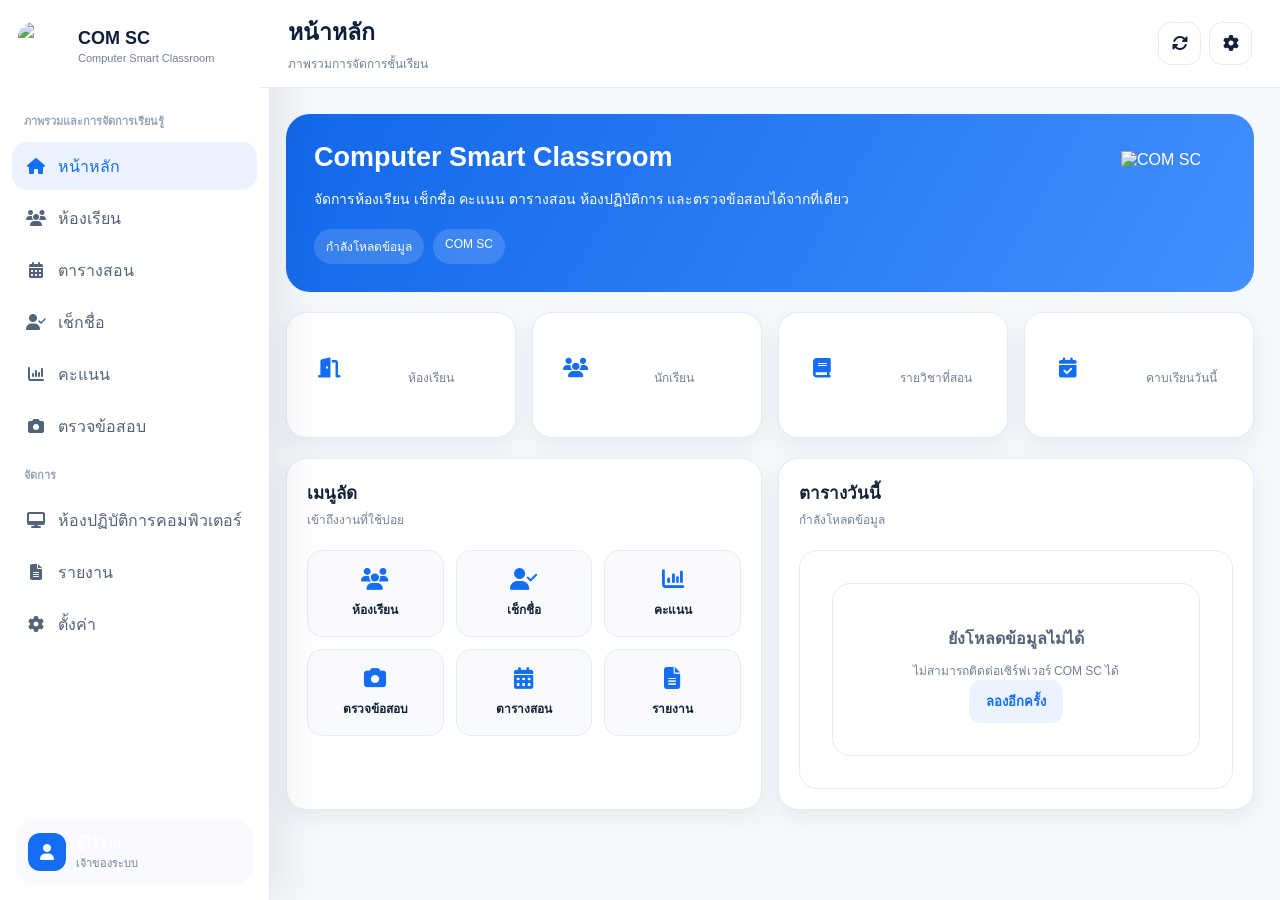
==== commit 189bae44: "Update index.html" ====
--- a/index.html
+++ b/index.html
@@ -3,147 +3,576 @@
 <html lang="th">
 <head>
 <meta charset="UTF-8">
-<meta name="viewport" content="width=device-width,initial-scale=1,viewport-fit=cover">
+<meta name="viewport" content="width=device-width, initial-scale=1, viewport-fit=cover">
 <meta name="theme-color" content="#ffffff">
 <title>COM SC | Computer Smart Classroom</title>
 <link rel="preconnect" href="https://cdnjs.cloudflare.com">
 <link rel="stylesheet" href="https://cdnjs.cloudflare.com/ajax/libs/font-awesome/6.7.2/css/all.min.css">
 <link rel="stylesheet" href="./styles.css">
 <style>
-:root{--blue:#146EF5;--green:#66CC99;--navy:#0B1F3A;--text:#132238;--muted:#718096;--line:#E5EBF3;--bg:#F5F8FC;--sidebar:260px}
+:root{
+  --blue:#146EF5;
+  --blue-soft:#EAF3FF;
+  --green:#66CC99;
+  --navy:#0B1F3A;
+  --text:#132238;
+  --muted:#718096;
+  --line:#E5EBF3;
+  --bg:#F5F8FC;
+  --sidebar:260px;
+}
 *{box-sizing:border-box}
-body{margin:0;font-family:-apple-system,BlinkMacSystemFont,"Segoe UI","Noto Sans Thai",sans-serif;background:var(--bg);color:var(--text)}
+body{
+  margin:0;
+  background:var(--bg);
+  color:var(--text);
+  font-family:-apple-system,BlinkMacSystemFont,"Segoe UI","Noto Sans Thai",sans-serif;
+}
 button,input{font:inherit}
 button{cursor:pointer}
 button:disabled{opacity:.5;cursor:not-allowed}
 .app{min-height:100vh}
-.sidebar{position:fixed;inset:0 auto 0 0;width:var(--sidebar);background:white;border-right:1px solid var(--line);z-index:40;display:flex;flex-direction:column}
-.brand{padding:22px 18px;display:flex;align-items:center;gap:12px}
-.brand-logo{width:48px;height:48px;object-fit:contain;border-radius:15px}
-.brand-text strong{display:block;font-size:18px}
-.brand-text span{font-size:11px;color:var(--muted)}
+.sidebar{
+  position:fixed;
+  inset:0 auto 0 0;
+  width:var(--sidebar);
+  background:#fff;
+  border-right:1px solid var(--line);
+  z-index:40;
+  display:flex;
+  flex-direction:column;
+}
+.brand{
+  padding:22px 18px;
+  display:flex;
+  align-items:center;
+  gap:12px;
+}
+.brand-logo{
+  width:48px;
+  height:48px;
+  border-radius:15px;
+  object-fit:contain;
+}
+.brand-text strong{
+  display:block;
+  font-size:18px;
+  color:var(--navy);
+}
+.brand-text span{
+  display:block;
+  margin-top:3px;
+  font-size:11px;
+  color:var(--muted);
+}
 .side-scroll{padding:8px 12px;overflow:auto}
-.nav-label{padding:12px;font-size:11px;font-weight:700;color:#94A3B8}
-.nav-item{display:flex;align-items:center;gap:12px;width:100%;min-height:48px;padding:0 13px;border:0;border-radius:15px;background:transparent;text-align:left;color:#52647A;margin-bottom:4px}
-.nav-item i{width:21px;text-align:center}
-.nav-item.active,.nav-item:hover{background:#EAF3FF;color:var(--blue)}
+.nav-label{
+  padding:12px;
+  font-size:11px;
+  font-weight:700;
+  color:#94A3B8;
+}
+.nav-item{
+  display:flex;
+  align-items:center;
+  gap:12px;
+  width:100%;
+  min-height:48px;
+  padding:0 13px;
+  margin-bottom:4px;
+  border:0;
+  border-radius:15px;
+  background:transparent;
+  color:#52647A;
+  text-align:left;
+}
+.nav-item i{
+  width:21px;
+  text-align:center;
+}
+.nav-item.active,.nav-item:hover{
+  background:var(--blue-soft);
+  color:var(--blue);
+}
 .sidebar-footer{margin-top:auto;padding:16px}
-.sidebar-profile{padding:12px;border-radius:16px;background:#F8FAFD;display:flex;align-items:center;gap:10px}
-.avatar{width:38px;height:38px;background:var(--blue);border-radius:12px;color:white;display:grid;place-items:center}
+.sidebar-profile{
+  padding:12px;
+  border-radius:16px;
+  background:#F8FAFD;
+  display:flex;
+  align-items:center;
+  gap:10px;
+}
+.avatar{
+  width:38px;
+  height:38px;
+  background:var(--blue);
+  border-radius:12px;
+  color:#fff;
+  display:grid;
+  place-items:center;
+}
 .profile-copy strong{display:block;font-size:13px}
 .profile-copy span{font-size:11px;color:var(--muted)}
-.main{margin-left:var(--sidebar);min-height:100vh}
-.topbar{height:88px;padding:15px 28px;background:white;border-bottom:1px solid var(--line);display:flex;align-items:center;justify-content:space-between;gap:14px}
+.main{
+  margin-left:var(--sidebar);
+  min-height:100vh;
+}
+.topbar{
+  height:88px;
+  padding:15px 28px;
+  background:#fff;
+  border-bottom:1px solid var(--line);
+  display:flex;
+  align-items:center;
+  justify-content:space-between;
+  gap:14px;
+}
 .page-title{font-size:23px;margin:0}
-.page-subtitle{margin:4px 0 0;font-size:12px;color:var(--muted)}
+.page-subtitle{
+  margin:4px 0 0;
+  font-size:12px;
+  color:var(--muted);
+}
 .top-actions{display:flex;gap:8px}
-.icon-btn{width:43px;height:43px;border:1px solid var(--line);border-radius:13px;background:white;color:var(--text)}
-.content{padding:26px;max-width:1500px;margin:auto}
+.icon-btn{
+  width:43px;
+  height:43px;
+  border:1px solid var(--line);
+  border-radius:13px;
+  background:#fff;
+  color:var(--text);
+}
+.content{
+  padding:26px;
+  max-width:1500px;
+  margin:auto;
+}
 .view{display:none}
 .view.active{display:block}
-.hero{background:linear-gradient(120deg,#1268E9,#428FFF);border-radius:24px;padding:28px;color:white}
-.hero-content{display:flex;align-items:center;justify-content:space-between;gap:20px}
+.hero{
+  background:linear-gradient(120deg,#1268E9,#428FFF);
+  border-radius:24px;
+  padding:28px;
+  color:#fff;
+}
+.hero-content{
+  display:flex;
+  align-items:center;
+  justify-content:space-between;
+  gap:20px;
+}
 .hero h2{font-size:27px;margin:0 0 10px}
-.hero p{font-size:14px;line-height:1.8;max-width:600px}
-.hero-logo{width:105px;height:105px;object-fit:contain}
-.hero-meta{display:flex;gap:9px;flex-wrap:wrap;margin-top:17px}
-.hero-chip{font-size:12px;padding:8px 12px;border-radius:20px;background:#ffffff25}
-.stats{display:grid;grid-template-columns:repeat(4,minmax(0,1fr));gap:16px;margin:20px 0}
-.stat-card,.card{background:white;border:1px solid var(--line);border-radius:20px;padding:20px;box-shadow:0 8px 25px #142d4810}
-.stat-icon{font-size:20px;color:var(--blue);margin-bottom:14px}
+.hero p{
+  font-size:14px;
+  line-height:1.8;
+  max-width:600px;
+}
+.hero-logo{
+  width:105px;
+  height:105px;
+  object-fit:contain;
+}
+.hero-meta{
+  display:flex;
+  flex-wrap:wrap;
+  gap:9px;
+  margin-top:17px;
+}
+.hero-chip{
+  font-size:12px;
+  padding:8px 12px;
+  border-radius:20px;
+  background:#ffffff25;
+}
+.stats{
+  display:grid;
+  grid-template-columns:repeat(4,minmax(0,1fr));
+  gap:16px;
+  margin:20px 0;
+}
+.stat-card,.card{
+  background:#fff;
+  border:1px solid var(--line);
+  border-radius:20px;
+  padding:20px;
+  box-shadow:0 8px 25px #142d4810;
+}
+.stat-icon{
+  font-size:20px;
+  color:var(--blue);
+  margin-bottom:14px;
+}
 .stat-value{font-size:30px;font-weight:800}
-.stat-label{font-size:12px;color:var(--muted);margin-top:4px}
-.grid-main{display:grid;grid-template-columns:1fr 1fr;gap:16px}
-.card-head{display:flex;align-items:center;justify-content:space-between;margin-bottom:17px}
+.stat-label{
+  font-size:12px;
+  color:var(--muted);
+  margin-top:4px;
+}
+.grid-main{
+  display:grid;
+  grid-template-columns:1fr 1fr;
+  gap:16px;
+}
+.card-head{
+  display:flex;
+  align-items:center;
+  justify-content:space-between;
+  margin-bottom:17px;
+}
 .card-head h3{margin:0;font-size:17px}
-.card-head p{color:var(--muted);font-size:12px;margin:4px 0}
-.quick-grid{display:grid;grid-template-columns:repeat(3,1fr);gap:12px}
-.quick{border:1px solid var(--line);background:#F8FAFD;border-radius:15px;padding:17px 8px;color:var(--text);display:flex;flex-direction:column;align-items:center;gap:10px}
+.card-head p{
+  color:var(--muted);
+  font-size:12px;
+  margin:4px 0;
+}
+.quick-grid{
+  display:grid;
+  grid-template-columns:repeat(3,1fr);
+  gap:12px;
+}
+.quick{
+  border:1px solid var(--line);
+  background:#F8FAFD;
+  border-radius:15px;
+  padding:17px 8px;
+  color:var(--text);
+  display:flex;
+  flex-direction:column;
+  align-items:center;
+  gap:10px;
+}
 .quick i{font-size:22px;color:var(--blue)}
 .quick strong{font-size:12px}
-.schedule-item{padding:14px 0;border-bottom:1px solid var(--line);display:flex;gap:15px}
+.schedule-item{
+  padding:14px 0;
+  border-bottom:1px solid var(--line);
+  display:flex;
+  gap:15px;
+}
 .schedule-period{min-width:90px}
-.schedule-period strong,.schedule-info strong{display:block;font-size:13px}
-.schedule-period span,.schedule-info span{font-size:12px;color:var(--muted)}
-.module-header{display:flex;align-items:center;justify-content:space-between;gap:12px;margin-bottom:20px}
-.module-header h2{margin:0 0 5px;font-size:23px}
-.module-header p{font-size:13px;color:var(--muted);margin:0}
-.primary-btn,.secondary-btn{border:0;border-radius:12px;padding:11px 17px;display:inline-flex;align-items:center;justify-content:center;gap:8px;font-weight:600;font-size:13px}
-.primary-btn{background:var(--blue);color:white}
-.secondary-btn{background:#EAF3FF;color:var(--blue)}
-.module-placeholder,.loading-box,.empty-box,.error-box,.classroom-notice{text-align:center;padding:32px;background:white;border:1px solid var(--line);border-radius:18px;color:#52647A}
-.module-placeholder i,.empty-box i{display:block;font-size:28px;color:var(--blue);margin-bottom:15px}
+.schedule-period strong,.schedule-info strong{
+  display:block;
+  font-size:13px;
+}
+.schedule-period span,.schedule-info span{
+  font-size:12px;
+  color:var(--muted);
+}
+.module-header{
+  display:flex;
+  align-items:center;
+  justify-content:space-between;
+  gap:12px;
+  margin-bottom:20px;
+}
+.module-header h2{
+  margin:0 0 5px;
+  font-size:23px;
+}
+.module-header p{
+  font-size:13px;
+  color:var(--muted);
+  margin:0;
+}
+.primary-btn,.secondary-btn{
+  border:0;
+  border-radius:12px;
+  padding:11px 17px;
+  display:inline-flex;
+  align-items:center;
+  justify-content:center;
+  gap:8px;
+  font-weight:600;
+  font-size:13px;
+}
+.primary-btn{background:var(--blue);color:#fff}
+.secondary-btn{background:var(--blue-soft);color:var(--blue)}
+.module-placeholder,.loading-box,.empty-box,.error-box,.classroom-notice{
+  text-align:center;
+  padding:32px;
+  background:#fff;
+  border:1px solid var(--line);
+  border-radius:18px;
+  color:#52647A;
+}
+.module-placeholder i,.empty-box i{
+  display:block;
+  font-size:28px;
+  color:var(--blue);
+  margin-bottom:15px;
+}
 .module-placeholder h3{margin:8px}
 .module-placeholder p{font-size:13px}
-.loading-box strong,.empty-box strong,.error-box strong{display:block;margin:10px 0}
-.loading-box span,.empty-box span,.error-box span{display:block;font-size:12px;color:var(--muted)}
-.classroom-summary{font-size:13px;color:#64748B;margin-bottom:17px}
-.classroom-grid{display:grid;grid-template-columns:repeat(3,minmax(0,1fr));gap:16px}
-.classroom-tile{width:100%;text-align:left;background:white;border:1px solid var(--line);border-radius:20px;padding:20px;color:var(--text);box-shadow:0 8px 25px #142d4810;transition:.15s}
-.classroom-tile:hover{transform:translateY(-2px);border-color:var(--blue)}
-.classroom-tile-head{display:flex;justify-content:space-between;align-items:center}
-.classroom-tile-icon{width:49px;height:49px;display:grid;place-items:center;background:#EAF3FF;color:var(--blue);border-radius:15px;font-size:20px}
-.classroom-tile h3{font-size:20px;margin:17px 0 6px}
-.classroom-tile p{font-size:13px;color:var(--muted);margin:0}
-.classroom-tile-foot{display:flex;justify-content:space-between;margin-top:18px;color:var(--blue);font-size:13px;font-weight:700}
-.classroom-roster{margin-top:18px;background:white;border:1px solid var(--line);border-radius:20px;padding:22px}
+.loading-box strong,.empty-box strong,.error-box strong{
+  display:block;
+  margin:10px 0;
+}
+.loading-box span,.empty-box span,.error-box span{
+  display:block;
+  font-size:12px;
+  color:var(--muted);
+}
+.classroom-summary{
+  font-size:13px;
+  color:#64748B;
+  margin-bottom:17px;
+}
+.classroom-grid{
+  display:grid;
+  grid-template-columns:repeat(3,minmax(0,1fr));
+  gap:16px;
+}
+.classroom-tile{
+  width:100%;
+  text-align:left;
+  background:#fff;
+  border:1px solid var(--line);
+  border-radius:20px;
+  padding:20px;
+  color:var(--text);
+  box-shadow:0 8px 25px #142d4810;
+  transition:transform .15s,border-color .15s;
+}
+.classroom-tile:hover{
+  transform:translateY(-2px);
+  border-color:var(--blue);
+}
+.classroom-tile-head{
+  display:flex;
+  justify-content:space-between;
+  align-items:center;
+}
+.classroom-tile-icon{
+  width:49px;
+  height:49px;
+  display:grid;
+  place-items:center;
+  background:var(--blue-soft);
+  color:var(--blue);
+  border-radius:15px;
+  font-size:20px;
+}
+.classroom-tile h3{
+  font-size:20px;
+  margin:17px 0 6px;
+}
+.classroom-tile p{
+  font-size:13px;
+  color:var(--muted);
+  margin:0;
+}
+.classroom-tile-foot{
+  display:flex;
+  justify-content:space-between;
+  margin-top:18px;
+  color:var(--blue);
+  font-size:13px;
+  font-weight:700;
+}
+.classroom-roster{
+  margin-top:18px;
+  background:#fff;
+  border:1px solid var(--line);
+  border-radius:20px;
+  padding:22px;
+}
 .classroom-roster[hidden]{display:none!important}
-.classroom-roster-top{display:flex;align-items:end;justify-content:space-between;gap:14px;flex-wrap:wrap}
-.classroom-roster-top h3{font-size:22px;margin:16px 0 5px}
-.classroom-roster-top p{font-size:13px;color:var(--muted);margin:0}
-.classroom-roster-tools{display:flex;gap:8px;flex-wrap:wrap}
-.classroom-roster-tools input{padding:11px 13px;border:1px solid var(--line);border-radius:12px;min-width:200px}
-.roster-table-wrap{overflow:auto;margin-top:18px}
-.roster-table{border-collapse:collapse;width:100%;font-size:13px}
-.roster-table th,.roster-table td{text-align:left;padding:14px 12px;border-bottom:1px solid var(--line)}
-.roster-table th{background:#F8FAFD;color:#52647A}
-.scanner-layout{display:grid;grid-template-columns:1.4fr 1fr;gap:18px}
-.camera-card,.scanner-side{background:white;padding:18px;border-radius:20px;border:1px solid var(--line)}
-.camera-box{position:relative;aspect-ratio:16/10;background:#101827;border-radius:15px;overflow:hidden;display:flex;align-items:center;justify-content:center}
-#camera-video{width:100%;height:100%;object-fit:contain}
-.camera-placeholder{position:absolute;inset:0;display:flex;flex-direction:column;justify-content:center;align-items:center;gap:10px;color:white;background:#101827}
+.classroom-roster-top{
+  display:flex;
+  align-items:end;
+  justify-content:space-between;
+  gap:14px;
+  flex-wrap:wrap;
+}
+.classroom-roster-top h3{
+  font-size:22px;
+  margin:16px 0 5px;
+}
+.classroom-roster-top p{
+  font-size:13px;
+  color:var(--muted);
+  margin:0;
+}
+.classroom-roster-tools{
+  display:flex;
+  gap:8px;
+  flex-wrap:wrap;
+}
+.classroom-roster-tools input{
+  padding:11px 13px;
+  border:1px solid var(--line);
+  border-radius:12px;
+  min-width:200px;
+}
+.roster-table-wrap{
+  overflow:auto;
+  margin-top:18px;
+}
+.roster-table{
+  border-collapse:collapse;
+  width:100%;
+  font-size:13px;
+}
+.roster-table th,.roster-table td{
+  text-align:left;
+  padding:14px 12px;
+  border-bottom:1px solid var(--line);
+}
+.roster-table th{
+  background:#F8FAFD;
+  color:#52647A;
+}
+.roster-count{
+  font-size:12px;
+  color:var(--muted);
+  margin-top:12px;
+}
+.scanner-layout{
+  display:grid;
+  grid-template-columns:1.4fr 1fr;
+  gap:18px;
+}
+.camera-card,.scanner-side{
+  background:#fff;
+  padding:18px;
+  border-radius:20px;
+  border:1px solid var(--line);
+}
+.camera-box{
+  position:relative;
+  aspect-ratio:16/10;
+  background:#101827;
+  border-radius:15px;
+  overflow:hidden;
+  display:flex;
+  align-items:center;
+  justify-content:center;
+}
+#camera-video{
+  width:100%;
+  height:100%;
+  object-fit:contain;
+}
+.camera-placeholder{
+  position:absolute;
+  inset:0;
+  display:flex;
+  flex-direction:column;
+  justify-content:center;
+  align-items:center;
+  gap:10px;
+  color:#fff;
+  background:#101827;
+}
 .camera-placeholder.hidden{display:none}
-.camera-status{position:absolute;bottom:12px;left:12px;background:#ffffffec;padding:6px 11px;border-radius:9px;font-size:12px}
+.camera-status{
+  position:absolute;
+  bottom:12px;
+  left:12px;
+  background:#ffffffec;
+  padding:6px 11px;
+  border-radius:9px;
+  font-size:12px;
+}
 .camera-status.success{color:#087D4A}
-.camera-error{display:none;font-size:12px;color:#DC2626;margin-top:12px}
+.camera-error{
+  display:none;
+  font-size:12px;
+  color:#DC2626;
+  margin-top:12px;
+}
 .camera-error.show{display:block}
-.scanner-side{display:flex;flex-direction:column;gap:12px}
-.scan-result{padding:18px;border-radius:15px;background:#F5F8FC}
-.scan-result small,.scan-result span{display:block;color:var(--muted)}
-.scan-result strong{display:block;font-size:30px;margin:8px 0}
-.info-box{padding:14px;font-size:12px;color:#64748B;background:#F8FAFD;border-radius:12px;line-height:1.7}
+.scanner-side{
+  display:flex;
+  flex-direction:column;
+  gap:12px;
+}
+.scan-result{
+  padding:18px;
+  border-radius:15px;
+  background:#F5F8FC;
+}
+.scan-result small,.scan-result span{
+  display:block;
+  color:var(--muted);
+}
+.scan-result strong{
+  display:block;
+  font-size:30px;
+  margin:8px 0;
+}
+.info-box{
+  padding:14px;
+  font-size:12px;
+  color:#64748B;
+  background:#F8FAFD;
+  border-radius:12px;
+  line-height:1.7;
+}
 .bottom-nav{display:none}
 .mobile-menu{display:none}
 .backdrop{display:none}
-@media(max-width:1100px){.stats{grid-template-columns:repeat(2,1fr)}.classroom-grid{grid-template-columns:repeat(2,1fr)}}
+@media(max-width:1100px){
+  .stats{grid-template-columns:repeat(2,1fr)}
+  .classroom-grid{grid-template-columns:repeat(2,1fr)}
+}
 @media(max-width:850px){
-.sidebar{transform:translateX(-100%);transition:transform .2s}
-.sidebar.open{transform:translateX(0)}
-.main{margin-left:0}
-.mobile-menu{display:block}
-.backdrop.show{display:block;position:fixed;inset:0;background:#0007;z-index:30}
-.content{padding:18px}
-.grid-main,.scanner-layout{grid-template-columns:1fr}
-.bottom-nav{position:fixed;bottom:0;left:0;right:0;display:flex;background:white;border-top:1px solid var(--line);z-index:20;padding:7px 4px max(9px,env(safe-area-inset-bottom))}
-.bottom-item{flex:1;border:0;background:transparent;color:#718096;display:flex;flex-direction:column;align-items:center;gap:4px;font-size:10px;padding:7px 0}
-.bottom-item i{font-size:20px}
-.bottom-item.active{color:var(--blue)}
-.content{padding-bottom:105px}
+  .sidebar{
+    transform:translateX(-100%);
+    transition:transform .2s;
+  }
+  .sidebar.open{transform:translateX(0)}
+  .main{margin-left:0}
+  .mobile-menu{display:block}
+  .backdrop.show{
+    display:block;
+    position:fixed;
+    inset:0;
+    background:#0007;
+    z-index:30;
+  }
+  .content{padding:18px 18px 105px}
+  .grid-main,.scanner-layout{grid-template-columns:1fr}
+  .bottom-nav{
+    position:fixed;
+    bottom:0;
+    left:0;
+    right:0;
+    display:flex;
+    background:#fff;
+    border-top:1px solid var(--line);
+    z-index:20;
+    padding:7px 4px max(9px,env(safe-area-inset-bottom));
+  }
+  .bottom-item{
+    flex:1;
+    border:0;
+    background:transparent;
+    color:#718096;
+    display:flex;
+    flex-direction:column;
+    align-items:center;
+    gap:4px;
+    font-size:10px;
+    padding:7px 0;
+  }
+  .bottom-item i{font-size:20px}
+  .bottom-item.active{color:var(--blue)}
 }
 @media(max-width:600px){
-.topbar{height:74px;padding:12px 15px}
-.page-title{font-size:20px}
-.hero{padding:20px}
-.hero h2{font-size:21px}
-.hero-logo{width:65px;height:65px}
-.stats{gap:10px}
-.stat-card{padding:15px}
-.stat-value{font-size:26px}
-.quick-grid{grid-template-columns:repeat(3,1fr)}
-.classroom-grid{grid-template-columns:1fr}
-.classroom-roster{padding:14px}
-.classroom-roster-tools{width:100%}
-.classroom-roster-tools input{flex:1;min-width:0}
+  .topbar{height:74px;padding:12px 15px}
+  .page-title{font-size:20px}
+  .hero{padding:20px}
+  .hero h2{font-size:21px}
+  .hero-logo{width:65px;height:65px}
+  .stats{gap:10px}
+  .stat-card{padding:15px}
+  .stat-value{font-size:26px}
+  .classroom-grid{grid-template-columns:1fr}
+  .classroom-roster{padding:14px}
+  .classroom-roster-tools{width:100%}
+  .classroom-roster-tools input{flex:1;min-width:0}
 }
 </style>
 </head>
@@ -152,7 +581,10 @@
 <aside class="sidebar" id="sidebar">
 <div class="brand">
 <img class="brand-logo" src="https://s.imgz.io/2026/08/31/Logo-384c5649d9c8e9035.png" alt="COM SC">
-<div class="brand-text"><strong>COM SC</strong><span>Computer Smart Classroom</span></div>
+<div class="brand-text">
+<strong>COM SC</strong>
+<span>Computer Smart Classroom</span>
+</div>
 </div>
 <div class="side-scroll">
 <div class="nav-label">ภาพรวมและการจัดการเรียนรู้</div>
@@ -168,7 +600,13 @@
 <button class="nav-item" data-view="settings" onclick="navigate('settings')"><i class="fa-solid fa-gear"></i>ตั้งค่า</button>
 </div>
 <div class="sidebar-footer">
-<div class="sidebar-profile"><div class="avatar"><i class="fa-solid fa-user"></i></div><div class="profile-copy"><strong>ผู้ใช้งาน</strong><span>เจ้าของระบบ</span></div></div>
+<div class="sidebar-profile">
+<div class="avatar"><i class="fa-solid fa-user"></i></div>
+<div class="profile-copy">
+<strong>ผู้ใช้งาน</strong>
+<span>เจ้าของระบบ</span>
+</div>
+</div>
 </div>
 </aside>
 <div class="backdrop" id="backdrop" onclick="closeSidebar()"></div>
@@ -176,7 +614,10 @@
 <header class="topbar">
 <div style="display:flex;align-items:center;gap:12px">
 <button class="icon-btn mobile-menu" onclick="openSidebar()" aria-label="เมนู"><i class="fa-solid fa-bars"></i></button>
-<div><h1 id="page-title" class="page-title">หน้าหลัก</h1><p id="page-subtitle" class="page-subtitle">ภาพรวมการจัดการชั้นเรียน</p></div>
+<div>
+<h1 id="page-title" class="page-title">หน้าหลัก</h1>
+<p id="page-subtitle" class="page-subtitle">ภาพรวมการจัดการชั้นเรียน</p>
+</div>
 </div>
 <div class="top-actions">
 <button id="refresh-button" class="icon-btn" onclick="refreshCurrentView()" aria-label="รีเฟรช"><i class="fa-solid fa-rotate"></i></button>
@@ -185,19 +626,46 @@
 </header>
 <div class="content">
 <section id="view-dashboard" class="view active">
-<div class="hero"><div class="hero-content">
-<div><h2>Computer Smart Classroom</h2><p>จัดการห้องเรียน เช็กชื่อ คะแนน ตารางสอน ห้องปฏิบัติการ และตรวจข้อสอบได้จากที่เดียว</p>
-<div class="hero-meta"><span id="dashboard-semester" class="hero-chip">กำลังโหลดข้อมูล</span><span id="dashboard-school" class="hero-chip">COM SC</span></div></div>
+<div class="hero">
+<div class="hero-content">
+<div>
+<h2>Computer Smart Classroom</h2>
+<p>จัดการห้องเรียน เช็กชื่อ คะแนน ตารางสอน ห้องปฏิบัติการ และตรวจข้อสอบได้จากที่เดียว</p>
+<div class="hero-meta">
+<span id="dashboard-semester" class="hero-chip">กำลังโหลดข้อมูล</span>
+<span id="dashboard-school" class="hero-chip">COM SC</span>
+</div>
+</div>
 <img class="hero-logo" src="https://s.imgz.io/2026/08/31/Logo-384c5649d9c8e9035.png" alt="COM SC">
-</div></div>
+</div>
+</div>
 <div class="stats">
-<div class="stat-card"><div class="stat-icon"><i class="fa-solid fa-door-open"></i></div><div id="stat-classrooms" class="stat-value">—</div><div class="stat-label">ห้องเรียน</div></div>
-<div class="stat-card"><div class="stat-icon"><i class="fa-solid fa-users"></i></div><div id="stat-students" class="stat-value">—</div><div class="stat-label">นักเรียน</div></div>
-<div class="stat-card"><div class="stat-icon"><i class="fa-solid fa-book"></i></div><div id="stat-courses" class="stat-value">—</div><div class="stat-label">รายวิชาที่สอน</div></div>
-<div class="stat-card"><div class="stat-icon"><i class="fa-solid fa-calendar-check"></i></div><div id="stat-today" class="stat-value">—</div><div class="stat-label">คาบเรียนวันนี้</div></div>
+<div class="stat-card">
+<div class="stat-icon"><i class="fa-solid fa-door-open"></i></div>
+<div id="stat-classrooms" class="stat-value">—</div>
+<div class="stat-label">ห้องเรียน</div>
+</div>
+<div class="stat-card">
+<div class="stat-icon"><i class="fa-solid fa-users"></i></div>
+<div id="stat-students" class="stat-value">—</div>
+<div class="stat-label">นักเรียน</div>
+</div>
+<div class="stat-card">
+<div class="stat-icon"><i class="fa-solid fa-book"></i></div>
+<div id="stat-courses" class="stat-value">—</div>
+<div class="stat-label">รายวิชาที่สอน</div>
+</div>
+<div class="stat-card">
+<div class="stat-icon"><i class="fa-solid fa-calendar-check"></i></div>
+<div id="stat-today" class="stat-value">—</div>
+<div class="stat-label">คาบเรียนวันนี้</div>
+</div>
 </div>
 <div class="grid-main">
-<div class="card"><div class="card-head"><div><h3>เมนูลัด</h3><p>เข้าถึงงานที่ใช้บ่อย</p></div></div>
+<div class="card">
+<div class="card-head">
+<div><h3>เมนูลัด</h3><p>เข้าถึงงานที่ใช้บ่อย</p></div>
+</div>
 <div class="quick-grid">
 <button class="quick" onclick="navigate('classrooms')"><i class="fa-solid fa-users"></i><strong>ห้องเรียน</strong></button>
 <button class="quick" onclick="navigate('attendance')"><i class="fa-solid fa-user-check"></i><strong>เช็กชื่อ</strong></button>
@@ -205,55 +673,102 @@
 <button class="quick" onclick="navigate('scanner')"><i class="fa-solid fa-camera"></i><strong>ตรวจข้อสอบ</strong></button>
 <button class="quick" onclick="navigate('schedule')"><i class="fa-solid fa-calendar-days"></i><strong>ตารางสอน</strong></button>
 <button class="quick" onclick="navigate('reports')"><i class="fa-solid fa-file-lines"></i><strong>รายงาน</strong></button>
-</div></div>
-<div class="card"><div class="card-head"><div><h3 id="today-title">ตารางวันนี้</h3><p id="today-subtitle">กำลังโหลดข้อมูล</p></div></div>
-<div id="today-schedule"><div class="loading-box"><strong>กำลังโหลดข้อมูล</strong><span>กรุณารอสักครู่</span></div></div>
-</div></div>
+</div>
+</div>
+<div class="card">
+<div class="card-head">
+<div><h3 id="today-title">ตารางวันนี้</h3><p id="today-subtitle">กำลังโหลดข้อมูล</p></div>
+</div>
+<div id="today-schedule" class="loading-box">กำลังโหลดข้อมูล</div>
+</div>
+</div>
 </section>
 <section id="view-classrooms" class="view">
 <div class="module-header">
-<div><h2>ห้องเรียน</h2><p>กลุ่มนักเรียนชั้นประถมศึกษาปีที่ 1–6</p></div>
-<button class="secondary-btn" onclick="loadCOMSCClassrooms(true)"><i class="fa-solid fa-rotate"></i> รีเฟรช</button>
-</div>
-<div id="classroom-summary" class="classroom-summary">กำลังเตรียมข้อมูลห้องเรียน</div>
-<div id="classroom-grid" class="classroom-grid"><div class="classroom-notice">เลือกเมนูห้องเรียนเพื่อโหลดข้อมูล</div></div>
+<div>
+<h2>ห้องเรียน</h2>
+<p>กลุ่มนักเรียนชั้นประถมศึกษาปีที่ 1–6</p>
+</div>
+<button class="secondary-btn" onclick="loadCOMSCClassrooms(true)">
+<i class="fa-solid fa-rotate"></i>รีเฟรช
+</button>
+</div>
+<div id="classroom-summary" class="classroom-summary">เลือกเมนูเพื่อโหลดข้อมูลห้องเรียน</div>
+<div id="classroom-grid" class="classroom-grid">
+<div class="classroom-notice">ยังไม่ได้โหลดข้อมูลห้องเรียน</div>
+</div>
 <div id="classroom-roster" class="classroom-roster" hidden>
 <div class="classroom-roster-top">
 <div>
-<button class="secondary-btn" onclick="closeCOMSCRoster()"><i class="fa-solid fa-arrow-left"></i> กลับไปห้องเรียน</button>
+<button class="secondary-btn" onclick="closeCOMSCRoster()">
+<i class="fa-solid fa-arrow-left"></i>กลับไปห้องเรียน
+</button>
 <h3 id="roster-title">รายชื่อนักเรียน</h3>
 <p id="roster-description"></p>
 </div>
 <div class="classroom-roster-tools">
-<input id="roster-search" type="search" placeholder="ค้นหาชื่อหรือเลขที่" oninput="filterCOMSCRoster(this.value)">
-<button class="secondary-btn" onclick="reloadCOMSCRoster()"><i class="fa-solid fa-rotate"></i> รีเฟรช</button>
-</div>
-</div>
-<div id="roster-result"><div class="classroom-notice">กำลังโหลดข้อมูล</div></div>
+<input id="roster-search" type="search" placeholder="ค้นหาชื่อ เลขที่ หรือรหัสนักเรียน" oninput="filterCOMSCRoster(this.value)">
+<button class="secondary-btn" onclick="reloadCOMSCRoster()">
+<i class="fa-solid fa-rotate"></i>รีเฟรช
+</button>
+</div>
+</div>
+<div id="roster-result"></div>
 </div>
 </section>
-<section id="view-schedule" class="view"><div class="module-header"><div><h2>ตารางสอน</h2><p>รายวิชาและตารางสอนแยกจากกลุ่มห้องเรียน</p></div></div><div class="module-placeholder"><i class="fa-solid fa-calendar-days"></i><h3>ตารางสอน</h3><p>จะเชื่อมโมดูลตารางสอนในขั้นตอนถัดไป</p></div></section>
-<section id="view-attendance" class="view"><div class="module-header"><div><h2>เช็กชื่อ</h2><p>บันทึกการมาเรียนของนักเรียน</p></div></div><div class="module-placeholder"><i class="fa-solid fa-user-check"></i><h3>เช็กชื่อ</h3><p>จะเชื่อมระบบเช็กชื่อในขั้นตอนถัดไป</p></div></section>
-<section id="view-scores" class="view"><div class="module-header"><div><h2>คะแนน</h2><p>บันทึกคะแนนกิจกรรมและการสอบ</p></div></div><div class="module-placeholder"><i class="fa-solid fa-chart-column"></i><h3>คะแนน</h3><p>จะเชื่อมระบบคะแนนในขั้นตอนถัดไป</p></div></section>
+<section id="view-schedule" class="view">
+<div class="module-header"><div><h2>ตารางสอน</h2><p>รายวิชาและตารางสอนแยกจากกลุ่มห้องเรียน</p></div></div>
+<div class="module-placeholder"><i class="fa-solid fa-calendar-days"></i><h3>ตารางสอน</h3><p>จะเชื่อมโมดูลตารางสอนในขั้นตอนถัดไป</p></div>
+</section>
+<section id="view-attendance" class="view">
+<div class="module-header"><div><h2>เช็กชื่อ</h2><p>บันทึกการมาเรียนของนักเรียน</p></div></div>
+<div class="module-placeholder"><i class="fa-solid fa-user-check"></i><h3>เช็กชื่อ</h3><p>จะเชื่อมระบบเช็กชื่อในขั้นตอนถัดไป</p></div>
+</section>
+<section id="view-scores" class="view">
+<div class="module-header"><div><h2>คะแนน</h2><p>บันทึกคะแนนกิจกรรมและการสอบ</p></div></div>
+<div class="module-placeholder"><i class="fa-solid fa-chart-column"></i><h3>คะแนน</h3><p>จะเชื่อมระบบคะแนนในขั้นตอนถัดไป</p></div>
+</section>
 <section id="view-scanner" class="view">
 <div class="module-header"><div><h2>ตรวจข้อสอบ</h2><p>เปิดกล้องเพื่อเตรียมสแกนกระดาษคำตอบ</p></div></div>
 <div class="scanner-layout">
-<div class="camera-card"><div class="camera-box">
+<div class="camera-card">
+<div class="camera-box">
 <video id="camera-video" autoplay muted playsinline></video>
-<div id="camera-placeholder" class="camera-placeholder"><i class="fa-solid fa-camera" style="font-size:34px"></i><strong>พร้อมสแกนกระดาษคำตอบ</strong><span style="font-size:12px">กดเปิดกล้องเพื่อเริ่มใช้งาน</span></div>
+<div id="camera-placeholder" class="camera-placeholder">
+<i class="fa-solid fa-camera" style="font-size:34px"></i>
+<strong>พร้อมสแกนกระดาษคำตอบ</strong>
+<span style="font-size:12px">กดเปิดกล้องเพื่อเริ่มใช้งาน</span>
+</div>
 <div id="camera-status" class="camera-status">ยังไม่ได้เปิดกล้อง</div>
-</div></div>
+</div>
+</div>
 <div class="scanner-side">
-<div class="scan-result"><small>คะแนนล่าสุด</small><strong>—</strong><span>ยังไม่มีผลการตรวจ</span></div>
-<button id="camera-start" class="primary-btn" onclick="startCamera()"><i class="fa-solid fa-video"></i> เปิดกล้อง</button>
-<button id="camera-stop" class="secondary-btn" onclick="stopCamera()" disabled><i class="fa-solid fa-video-slash"></i> ปิดกล้อง</button>
+<div class="scan-result">
+<small>คะแนนล่าสุด</small><strong>—</strong><span>ยังไม่มีผลการตรวจ</span>
+</div>
+<button id="camera-start" class="primary-btn" onclick="startCamera()">
+<i class="fa-solid fa-video"></i>เปิดกล้อง
+</button>
+<button id="camera-stop" class="secondary-btn" onclick="stopCamera()" disabled>
+<i class="fa-solid fa-video-slash"></i>ปิดกล้อง
+</button>
 <div class="info-box">การเปิดกล้องพร้อมใช้งาน ส่วนการอ่านคำตอบและคำนวณคะแนนจะเชื่อมต่อในขั้นตอนถัดไป</div>
 <div id="camera-error" class="camera-error"></div>
-</div></div>
+</div>
+</div>
 </section>
-<section id="view-lab" class="view"><div class="module-header"><div><h2>ห้องปฏิบัติการคอมพิวเตอร์</h2><p>บันทึกการใช้งานห้องคอมพิวเตอร์</p></div></div><div class="module-placeholder"><i class="fa-solid fa-desktop"></i><h3>ห้องปฏิบัติการ</h3><p>จะเชื่อมข้อมูลในขั้นตอนถัดไป</p></div></section>
-<section id="view-reports" class="view"><div class="module-header"><div><h2>รายงาน</h2><p>สรุปข้อมูลสำหรับตรวจสอบและพิมพ์</p></div></div><div class="module-placeholder"><i class="fa-solid fa-file-lines"></i><h3>รายงาน</h3><p>จะเชื่อมรายงานในขั้นตอนถัดไป</p></div></section>
-<section id="view-settings" class="view"><div class="module-header"><div><h2>ตั้งค่า</h2><p>การตั้งค่าระบบ</p></div></div><div class="module-placeholder"><i class="fa-solid fa-gear"></i><h3>ตั้งค่า</h3><p>ระบบยังคงใช้ Access Key ที่ตั้งค่าไว้เดิม</p></div></section>
+<section id="view-lab" class="view">
+<div class="module-header"><div><h2>ห้องปฏิบัติการคอมพิวเตอร์</h2><p>บันทึกการใช้งานห้องคอมพิวเตอร์</p></div></div>
+<div class="module-placeholder"><i class="fa-solid fa-desktop"></i><h3>ห้องปฏิบัติการ</h3><p>จะเชื่อมข้อมูลในขั้นตอนถัดไป</p></div>
+</section>
+<section id="view-reports" class="view">
+<div class="module-header"><div><h2>รายงาน</h2><p>สรุปข้อมูลสำหรับตรวจสอบและพิมพ์</p></div></div>
+<div class="module-placeholder"><i class="fa-solid fa-file-lines"></i><h3>รายงาน</h3><p>จะเชื่อมรายงานในขั้นตอนถัดไป</p></div>
+</section>
+<section id="view-settings" class="view">
+<div class="module-header"><div><h2>ตั้งค่า</h2><p>การตั้งค่าระบบ</p></div></div>
+<div class="module-placeholder"><i class="fa-solid fa-gear"></i><h3>ตั้งค่า</h3><p>ระบบยังคงใช้ Access Key ที่ตั้งค่าไว้เดิม</p></div>
+</section>
 </div>
 </main>
 <nav class="bottom-nav">
@@ -267,226 +782,438 @@
 <script>
 'use strict';
 const VIEW_META={
-dashboard:{title:'หน้าหลัก',subtitle:'ภาพรวมการจัดการชั้นเรียน'},
-classrooms:{title:'ห้องเรียน',subtitle:'ข้อมูลห้องเรียนและรายชื่อนักเรียน'},
-schedule:{title:'ตารางสอน',subtitle:'รายวิชาและตารางประจำสัปดาห์'},
-attendance:{title:'เช็กชื่อ',subtitle:'บันทึกการมาเรียน'},
-scores:{title:'คะแนน',subtitle:'บันทึกและสรุปคะแนน'},
-scanner:{title:'ตรวจข้อสอบ',subtitle:'เปิดกล้องและสแกนกระดาษคำตอบ'},
-lab:{title:'ห้องปฏิบัติการคอมพิวเตอร์',subtitle:'บันทึกการใช้งานห้องปฏิบัติการ'},
-reports:{title:'รายงาน',subtitle:'สรุปและพิมพ์รายงาน'},
-settings:{title:'ตั้งค่า',subtitle:'การตั้งค่าระบบ'}
+  dashboard:{title:'หน้าหลัก',subtitle:'ภาพรวมการจัดการชั้นเรียน'},
+  classrooms:{title:'ห้องเรียน',subtitle:'ข้อมูลห้องเรียนและรายชื่อนักเรียน'},
+  schedule:{title:'ตารางสอน',subtitle:'รายวิชาและตารางประจำสัปดาห์'},
+  attendance:{title:'เช็กชื่อ',subtitle:'บันทึกการมาเรียน'},
+  scores:{title:'คะแนน',subtitle:'บันทึกและสรุปคะแนน'},
+  scanner:{title:'ตรวจข้อสอบ',subtitle:'เปิดกล้องและสแกนกระดาษคำตอบ'},
+  lab:{title:'ห้องปฏิบัติการคอมพิวเตอร์',subtitle:'บันทึกการใช้งานห้องปฏิบัติการ'},
+  reports:{title:'รายงาน',subtitle:'สรุปและพิมพ์รายงาน'},
+  settings:{title:'ตั้งค่า',subtitle:'การตั้งค่าระบบ'}
 };
-let currentView='dashboard',cameraStream=null,dashboardLoaded=false,dashboardLoading=false;
-const el=id=>document.getElementById(id);
-const setText=(id,value)=>{if(el(id))el(id).textContent=value??'';};
-const escapeHtml=value=>String(value??'').replace(/[&<>"']/g,c=>({'&':'&amp;','<':'&lt;','>':'&gt;','"':'&quot;',"'":'&#39;'}[c]));
+let currentView='dashboard';
+let cameraStream=null;
+let dashboardLoaded=false;
+let dashboardLoading=false;
+function el(id){
+  return document.getElementById(id);
+}
+function setText(id,value){
+  const target=el(id);
+  if(target)target.textContent=value??'';
+}
+function escapeHtml(value){
+  return String(value??'').replace(/[&<>"']/g,c=>({
+    '&':'&amp;',
+    '<':'&lt;',
+    '>':'&gt;',
+    '"':'&quot;',
+    "'":'&#39;'
+  }[c]));
+}
 function navigate(view){
-if(!VIEW_META[view])return;
-if(currentView==='scanner'&&view!=='scanner')stopCamera();
-currentView=view;
-document.querySelectorAll('.view').forEach(x=>x.classList.toggle('active',x.id==='view-'+view));
-document.querySelectorAll('[data-view]').forEach(x=>x.classList.toggle('active',x.dataset.view===view));
-setText('page-title',VIEW_META[view].title);
-setText('page-subtitle',VIEW_META[view].subtitle);
-closeSidebar();
-if(view==='classrooms')loadCOMSCClassrooms();
-if(view==='dashboard'&&!dashboardLoaded&&!dashboardLoading)reloadDashboardApi().catch(()=>{});
-window.scrollTo({top:0,behavior:'smooth'});
-}
-function openSidebar(){el('sidebar').classList.add('open');el('backdrop').classList.add('show');}
-function closeSidebar(){el('sidebar').classList.remove('open');el('backdrop').classList.remove('show');}
+  if(!VIEW_META[view])return;
+  if(currentView==='scanner'&&view!=='scanner')stopCamera();
+  currentView=view;
+  document.querySelectorAll('.view').forEach(x=>{
+    x.classList.toggle('active',x.id==='view-'+view);
+  });
+  document.querySelectorAll('[data-view]').forEach(x=>{
+    x.classList.toggle('active',x.dataset.view===view);
+  });
+  setText('page-title',VIEW_META[view].title);
+  setText('page-subtitle',VIEW_META[view].subtitle);
+  closeSidebar();
+  if(view==='classrooms')loadCOMSCClassrooms();
+  if(view==='dashboard'&&!dashboardLoaded&&!dashboardLoading){
+    reloadDashboardApi().catch(console.error);
+  }
+  window.scrollTo({top:0,behavior:'smooth'});
+}
+function openSidebar(){
+  el('sidebar').classList.add('open');
+  el('backdrop').classList.add('show');
+}
+function closeSidebar(){
+  el('sidebar').classList.remove('open');
+  el('backdrop').classList.remove('show');
+}
 async function refreshCurrentView(){
-const icon=el('refresh-button').querySelector('i');
-icon.classList.add('fa-spin');
-try{
-if(currentView==='dashboard')await reloadDashboardApi();
-else if(currentView==='classrooms')await loadCOMSCClassrooms(true);
-else if(currentView==='scanner')setText('camera-status',cameraStream?'กล้องพร้อมสแกน':'ยังไม่ได้เปิดกล้อง');
-}catch(e){console.error(e);}
-finally{icon.classList.remove('fa-spin');}
+  const icon=el('refresh-button').querySelector('i');
+  icon.classList.add('fa-spin');
+  try{
+    if(currentView==='dashboard')await reloadDashboardApi();
+    else if(currentView==='classrooms')await loadCOMSCClassrooms(true);
+    else if(currentView==='scanner'){
+      setText('camera-status',cameraStream?'กล้องพร้อมสแกน':'ยังไม่ได้เปิดกล้อง');
+    }
+  }catch(error){
+    console.error(error);
+  }finally{
+    icon.classList.remove('fa-spin');
+  }
 }
 async function reloadDashboardApi(){
-if(dashboardLoading)return;
-dashboardLoading=true;dashboardLoaded=false;
-setText('today-schedule','กำลังโหลดข้อมูล...');
-try{
-if(typeof window.COMSC?.bootstrap!=='function')throw new Error('ยังไม่พบการเชื่อมต่อ Dashboard ใน app.js');
-const data=await window.COMSC.bootstrap();
-renderDashboard(data);
-return data;
-}catch(e){renderDashboardError(e);throw e;}
-finally{dashboardLoading=false;}
+  if(dashboardLoading)return;
+  dashboardLoading=true;
+  dashboardLoaded=false;
+  setText('today-schedule','กำลังโหลดข้อมูล...');
+  try{
+    if(typeof window.COMSC?.bootstrap!=='function'){
+      throw new Error('ยังไม่พบการเชื่อมต่อ Dashboard ใน app.js');
+    }
+    const data=await window.COMSC.bootstrap();
+    renderDashboard(data);
+    return data;
+  }catch(error){
+    renderDashboardError(error);
+    throw error;
+  }finally{
+    dashboardLoading=false;
+  }
 }
 function renderDashboard(data){
-data=data?.data||data?.result||data||{};
-const settings=data.settings||{},dashboard=data.dashboard||{},today=data.today||{};
-setText('stat-classrooms',dashboard.classroomCount??0);
-setText('stat-students',dashboard.studentCount??0);
-setText('stat-courses',dashboard.courseCount??0);
-setText('stat-today',dashboard.todayScheduleCount??0);
-const semester=[settings.semester?'ภาคเรียนที่ '+settings.semester:'',settings.academicYear?'ปีการศึกษา '+settings.academicYear:''].filter(Boolean).join(' · ');
-setText('dashboard-semester',semester||'ปีการศึกษาปัจจุบัน');
-setText('dashboard-school',settings.schoolName||'COM SC');
-setText('today-title',today.dayLabel?'ตารางวัน'+today.dayLabel:'ตารางวันนี้');
-setText('today-subtitle',semester||'คาบเรียนประจำวัน');
-renderTodaySchedule(Array.isArray(today.schedules)?today.schedules:[]);
-dashboardLoaded=true;
+  data=data?.data||data?.result||data||{};
+  const settings=data.settings||{};
+  const dashboard=data.dashboard||{};
+  const today=data.today||{};
+  setText('stat-classrooms',dashboard.classroomCount??0);
+  setText('stat-students',dashboard.studentCount??0);
+  setText('stat-courses',dashboard.courseCount??0);
+  setText('stat-today',dashboard.todayScheduleCount??0);
+  const semester=[
+    settings.semester?'ภาคเรียนที่ '+settings.semester:'',
+    settings.academicYear?'ปีการศึกษา '+settings.academicYear:''
+  ].filter(Boolean).join(' · ');
+  setText('dashboard-semester',semester||'ปีการศึกษาปัจจุบัน');
+  setText('dashboard-school',settings.schoolName||'COM SC');
+  setText('today-title',today.dayLabel?'ตารางวัน'+today.dayLabel:'ตารางวันนี้');
+  setText('today-subtitle',semester||'คาบเรียนประจำวัน');
+  renderTodaySchedule(Array.isArray(today.schedules)?today.schedules:[]);
+  dashboardLoaded=true;
 }
 function renderTodaySchedule(items){
-if(!items.length){el('today-schedule').innerHTML='<div class="empty-box"><i class="fa-solid fa-calendar-check"></i><strong>ไม่มีคาบเรียนวันนี้</strong><span>ยังไม่มีรายการในตารางสอนวันนี้</span></div>';return;}
-el('today-schedule').innerHTML=items.map(item=>'<div class="schedule-item"><div class="schedule-period"><strong>'+escapeHtml(item.periodNo?'คาบ '+item.periodNo:'คาบ')+'</strong><span>'+escapeHtml([item.startTime,item.endTime].filter(Boolean).join('–'))+'</span></div><div class="schedule-info"><strong>'+escapeHtml(item.title||'กิจกรรม')+'</strong><span>'+escapeHtml(item.classLabel||'')+'</span></div></div>').join('');
+  const box=el('today-schedule');
+  if(!items.length){
+    box.innerHTML='<div class="empty-box"><i class="fa-solid fa-calendar-check"></i><strong>ไม่มีคาบเรียนวันนี้</strong><span>ยังไม่มีรายการในตารางสอนวันนี้</span></div>';
+    return;
+  }
+  box.innerHTML=items.map(item=>{
+    const period=escapeHtml(item.periodNo?'คาบ '+item.periodNo:'คาบ');
+    const time=escapeHtml([item.startTime,item.endTime].filter(Boolean).join('–'));
+    const title=escapeHtml(item.title||'กิจกรรม');
+    const label=escapeHtml(item.classLabel||'');
+    return '<div class="schedule-item"><div class="schedule-period"><strong>'+period+'</strong><span>'+time+'</span></div><div class="schedule-info"><strong>'+title+'</strong><span>'+label+'</span></div></div>';
+  }).join('');
 }
 function renderDashboardError(error){
-el('today-schedule').innerHTML='<div class="error-box"><strong>ยังโหลดข้อมูลไม่ได้</strong><span>'+escapeHtml(error?.message||'กรุณาลองใหม่')+'</span><button class="secondary-btn" onclick="reloadDashboardApi().catch(()=>{})">ลองอีกครั้ง</button></div>';
-}
-window.addEventListener('comsc:bootstrap',event=>{dashboardLoading=false;renderDashboard(event.detail||{});});
-window.addEventListener('comsc:error',event=>{dashboardLoading=false;dashboardLoaded=false;renderDashboardError(new Error(event.detail?.message||'ไม่สามารถเชื่อมต่อระบบได้'));});
+  el('today-schedule').innerHTML='<div class="error-box"><strong>ยังโหลดข้อมูลไม่ได้</strong><span>'+escapeHtml(error?.message||'กรุณาลองใหม่')+'</span><button class="secondary-btn" onclick="reloadDashboardApi().catch(console.error)">ลองอีกครั้ง</button></div>';
+}
+window.addEventListener('comsc:bootstrap',event=>{
+  dashboardLoading=false;
+  renderDashboard(event.detail||{});
+});
+window.addEventListener('comsc:error',event=>{
+  dashboardLoading=false;
+  dashboardLoaded=false;
+  renderDashboardError(new Error(event.detail?.message||'ไม่สามารถเชื่อมต่อระบบได้'));
+});
 async function startCamera(){
-const errorBox=el('camera-error');
-errorBox.classList.remove('show');
-if(!navigator.mediaDevices?.getUserMedia){errorBox.textContent='เบราว์เซอร์นี้ไม่รองรับการเปิดกล้อง';errorBox.classList.add('show');return;}
-stopCamera();
-setText('camera-status','กำลังขอสิทธิ์กล้อง...');
-el('camera-start').disabled=true;
-try{
-try{cameraStream=await navigator.mediaDevices.getUserMedia({audio:false,video:{facingMode:{ideal:'environment'},width:{ideal:1920},height:{ideal:1080}}});}
-catch(e){cameraStream=await navigator.mediaDevices.getUserMedia({audio:false,video:true});}
-el('camera-video').srcObject=cameraStream;
-await el('camera-video').play();
-el('camera-placeholder').classList.add('hidden');
-el('camera-stop').disabled=false;
-el('camera-status').classList.add('success');
-setText('camera-status','กล้องพร้อมสแกน');
-}catch(e){stopCamera();errorBox.textContent=(e?.name||'Error')+': '+(e?.message||String(e));errorBox.classList.add('show');setText('camera-status','เปิดกล้องไม่สำเร็จ');}
+  const errorBox=el('camera-error');
+  errorBox.classList.remove('show');
+  if(!navigator.mediaDevices?.getUserMedia){
+    errorBox.textContent='เบราว์เซอร์นี้ไม่รองรับการเปิดกล้อง';
+    errorBox.classList.add('show');
+    return;
+  }
+  stopCamera();
+  setText('camera-status','กำลังขอสิทธิ์กล้อง...');
+  el('camera-start').disabled=true;
+  try{
+    try{
+      cameraStream=await navigator.mediaDevices.getUserMedia({
+        audio:false,
+        video:{
+          facingMode:{ideal:'environment'},
+          width:{ideal:1920},
+          height:{ideal:1080}
+        }
+      });
+    }catch(firstError){
+      cameraStream=await navigator.mediaDevices.getUserMedia({audio:false,video:true});
+    }
+    el('camera-video').srcObject=cameraStream;
+    await el('camera-video').play();
+    el('camera-placeholder').classList.add('hidden');
+    el('camera-stop').disabled=false;
+    el('camera-status').classList.add('success');
+    setText('camera-status','กล้องพร้อมสแกน');
+  }catch(error){
+    stopCamera();
+    errorBox.textContent=(error?.name||'Error')+': '+(error?.message||String(error));
+    errorBox.classList.add('show');
+    setText('camera-status','เปิดกล้องไม่สำเร็จ');
+  }
 }
 function stopCamera(){
-if(cameraStream)cameraStream.getTracks().forEach(t=>t.stop());
-cameraStream=null;
-if(el('camera-video'))el('camera-video').srcObject=null;
-el('camera-placeholder')?.classList.remove('hidden');
-el('camera-status')?.classList.remove('success');
-el('camera-start').disabled=false;
-el('camera-stop').disabled=true;
-setText('camera-status','ยังไม่ได้เปิดกล้อง');
+  if(cameraStream){
+    cameraStream.getTracks().forEach(track=>track.stop());
+  }
+  cameraStream=null;
+  if(el('camera-video'))el('camera-video').srcObject=null;
+  el('camera-placeholder')?.classList.remove('hidden');
+  el('camera-status')?.classList.remove('success');
+  if(el('camera-start'))el('camera-start').disabled=false;
+  if(el('camera-stop'))el('camera-stop').disabled=true;
+  setText('camera-status','ยังไม่ได้เปิดกล้อง');
 }
 </script>
 <script src="./app.js"></script>
 <script>
 (function(){
 'use strict';
-let rooms=[],roster=[],selectedRoom=null,loaded=false,pending=null,rosterToken=0;
 const $=id=>document.getElementById(id);
-const esc=window.escapeHtml;
-function pick(obj,keys,fallback=''){
-for(const key of keys)if(obj?.[key]!==undefined&&obj?.[key]!==null&&obj[key]!=='')return obj[key];
-return fallback;
-}
-function arrayFrom(input,keys){
-if(Array.isArray(input))return input;
-for(const key of keys)if(Array.isArray(input?.[key]))return input[key];
-for(const key of ['data','result','payload']){
-if(input?.[key]&&input[key]!==input){
-const data=arrayFrom(input[key],keys);
-if(data.length)return data;
-}
-}
-return [];
-}
-function roomId(room){return pick(room,['ClassroomID','ClassroomId','classroomId','classroomID','ClassID','classId','id','ID']);}
-function roomName(room){return String(pick(room,['ClassroomName','classroomName','ClassName','className','RoomName','roomName','Name','name','ClassLabel','classLabel','GradeLabel','gradeLabel','Level','level'],'ห้องเรียน'));}
-async function request(action,payload){
-const c=window.COMSC;
-if(!c)throw new Error('ไม่พบ COMSC API Client ใน app.js');
-if(typeof c[action]==='function')return await c[action](...(payload===undefined?[]:[payload]));
-for(const method of ['api','request','call','callApi','apiCall']){
-if(typeof c[method]==='function')return await c[method](action,payload);
-}
-throw new Error('app.js ยังไม่มีเมธอดสำหรับ '+action);
-}
-function check(result){
-if(result?.success===false||result?.ok===false)throw new Error(result.message||result.error||'API ส่งข้อมูลไม่สำเร็จ');
-return result;
-}
-function errorBox(id,error,retry){
-$(id).innerHTML='<div class="classroom-notice"><strong>ไม่สามารถโหลดข้อมูลได้</strong><p>'+esc(error?.message||String(error))+'</p><button class="secondary-btn" onclick="'+retry+'">ลองอีกครั้ง</button></div>';
+const esc=value=>String(value??'').replace(/[&<>"']/g,c=>({
+  '&':'&amp;',
+  '<':'&lt;',
+  '>':'&gt;',
+  '"':'&quot;',
+  "'":'&#39;'
+}[c]));
+const state={
+  rooms:[],
+  students:[],
+  selectedRoom:null,
+  loaded:false,
+  loading:false,
+  rosterToken:0
+};
+function field(item,keys,fallback=''){
+  if(!item||typeof item!=='object')return fallback;
+  for(const key of keys){
+    const value=item[key];
+    if(value!==undefined&&value!==null&&value!=='')return value;
+  }
+  return fallback;
+}
+function unwrap(value){
+  let result=value;
+  for(let i=0;i<3;i++){
+    if(!result||typeof result!=='object'||Array.isArray(result))break;
+    if(result.data&&typeof result.data==='object')result=result.data;
+    else if(result.result&&typeof result.result==='object')result=result.result;
+    else break;
+  }
+  return result;
+}
+function readArray(value,keys){
+  const result=unwrap(value);
+  if(Array.isArray(result))return result;
+  if(!result||typeof result!=='object')return [];
+  for(const key of keys){
+    if(Array.isArray(result[key]))return result[key];
+  }
+  return [];
+}
+function roomId(room){
+  return field(room,[
+    'classId','ClassID','ClassId',
+    'classroomId','ClassroomID','ClassroomId',
+    'classroomID','id','ID'
+  ],'');
+}
+function roomName(room){
+  return String(field(room,[
+    'classLabel','ClassLabel','classroomName',
+    'ClassroomName','className','ClassName',
+    'roomName','RoomName','gradeLabel',
+    'GradeLabel','name','Name','level','Level'
+  ],'ห้องเรียน'));
+}
+function studentName(student){
+  const full=field(student,[
+    'fullName','FullName','studentName',
+    'StudentName','name','Name'
+  ],'');
+  if(full)return String(full);
+  return [
+    field(student,['prefix','Prefix','title','Title'],''),
+    field(student,['firstName','FirstName','firstname','Firstname'],''),
+    field(student,['lastName','LastName','lastname','Lastname'],'')
+  ].filter(Boolean).join(' ').trim();
+}
+function studentNumber(student,index){
+  return field(student,[
+    'studentNo','StudentNo',
+    'studentNumber','StudentNumber',
+    'number','Number','no','No'
+  ],index+1);
+}
+function studentId(student){
+  return field(student,[
+    'studentId','StudentID','StudentId',
+    'studentID','id','ID'
+  ],'—');
+}
+function notice(message,icon='fa-spinner fa-spin'){
+  return '<div class="classroom-notice"><i class="fa-solid '+icon+'" style="font-size:23px;color:#146EF5"></i><p>'+esc(message)+'</p></div>';
+}
+function errorHtml(error){
+  const message=error instanceof Error?error.message:String(error||'เกิดข้อผิดพลาด');
+  return '<div class="classroom-notice"><i class="fa-solid fa-circle-exclamation" style="font-size:25px;color:#DC2626"></i><h3>โหลดข้อมูลไม่สำเร็จ</h3><p>'+esc(message)+'</p></div>';
+}
+async function apiClassrooms(){
+  if(typeof window.COMSC?.getClassroomModuleData!=='function'){
+    throw new Error('ไม่พบ getClassroomModuleData ใน app.js');
+  }
+  return await window.COMSC.getClassroomModuleData();
+}
+async function apiStudents(classId){
+  if(typeof window.COMSC?.getClassroomStudents!=='function'){
+    throw new Error('ไม่พบ getClassroomStudents ใน app.js');
+  }
+  return await window.COMSC.getClassroomStudents(String(classId));
+}
+function renderClassrooms(){
+  const grid=$('classroom-grid');
+  if(!state.rooms.length){
+    grid.innerHTML=notice('ยังไม่พบข้อมูลห้องเรียน','fa-school');
+    return;
+  }
+  grid.innerHTML=state.rooms.map((room,index)=>{
+    const label=roomName(room);
+    const count=field(room,[
+      'studentCount','StudentCount',
+      'studentsCount','StudentsCount',
+      'studentTotal','StudentTotal'
+    ],null);
+    const countText=count===null?'เปิดดูรายชื่อนักเรียน':esc(count)+' คน';
+    return '<button type="button" class="classroom-tile" data-room-index="'+index+'">'+
+      '<div class="classroom-tile-head">'+
+      '<span class="classroom-tile-icon"><i class="fa-solid fa-users"></i></span>'+
+      '<i class="fa-solid fa-arrow-up-right-from-square" style="color:#94A3B8"></i>'+
+      '</div>'+
+      '<h3>'+esc(label)+'</h3>'+
+      '<p>'+countText+'</p>'+
+      '<div class="classroom-tile-foot"><span>ดูรายชื่อนักเรียน</span><i class="fa-solid fa-arrow-right"></i></div>'+
+      '</button>';
+  }).join('');
+  grid.querySelectorAll('[data-room-index]').forEach(button=>{
+    button.addEventListener('click',()=>{
+      openCOMSCRoster(Number(button.dataset.roomIndex));
+    });
+  });
 }
 window.loadCOMSCClassrooms=async function(force=false){
-if(loaded&&!force)return;
-if(pending&&!force)return pending;
-$('classroom-roster').hidden=true;
-$('classroom-grid').style.display='grid';
-$('classroom-grid').innerHTML='<div class="classroom-notice">กำลังโหลดข้อมูลห้องเรียนจากระบบจริง...</div>';
-$('classroom-summary').textContent='กำลังโหลดข้อมูลจาก Google Sheets';
-pending=(async()=>{
-try{
-const result=check(await request('getClassroomModuleData'));
-rooms=arrayFrom(result,['classrooms','Classrooms','rooms','items']);
-loaded=true;
-$('classroom-summary').textContent='ห้องเรียน '+rooms.length+' ห้อง · เลือกห้องเพื่อดูรายชื่อนักเรียน';
-if(!rooms.length){$('classroom-grid').innerHTML='<div class="classroom-notice">ยังไม่พบข้อมูลห้องเรียนจาก API</div>';return;}
-$('classroom-grid').innerHTML=rooms.map((room,index)=>{
-const label=roomName(room);
-const count=pick(room,['StudentCount','studentCount','studentTotal','studentsCount','Count','count'],'');
-return '<button type="button" class="classroom-tile" data-room-index="'+index+'"><div class="classroom-tile-head"><span class="classroom-tile-icon"><i class="fa-solid fa-users"></i></span><i class="fa-solid fa-arrow-up-right-from-square"></i></div><h3>'+esc(label)+'</h3><p>'+(count!==''?esc(count)+' คน':'ดูสมาชิกในห้องเรียน')+'</p><div class="classroom-tile-foot"><span>ดูรายชื่อนักเรียน</span><i class="fa-solid fa-arrow-right"></i></div></button>';
-}).join('');
-$('classroom-grid').querySelectorAll('[data-room-index]').forEach(button=>button.addEventListener('click',()=>window.openCOMSCRoster(Number(button.dataset.roomIndex))));
-}catch(e){loaded=false;$('classroom-summary').textContent='เชื่อมต่อข้อมูลห้องเรียนไม่สำเร็จ';errorBox('classroom-grid',e,'loadCOMSCClassrooms(true)');}
-finally{pending=null;}
-})();
-return pending;
+  if(state.loading)return;
+  if(state.loaded&&!force)return;
+  state.loading=true;
+  state.loaded=false;
+  $('classroom-roster').hidden=true;
+  $('classroom-grid').style.display='grid';
+  $('classroom-grid').innerHTML=notice('กำลังโหลดข้อมูลห้องเรียนจากระบบจริง...');
+  $('classroom-summary').textContent='กำลังเชื่อมต่อข้อมูลห้องเรียน';
+  try{
+    const data=await apiClassrooms();
+    if(data?.success===false){
+      throw new Error(data.error?.message||data.message||'ไม่สามารถโหลดข้อมูลได้');
+    }
+    state.rooms=readArray(data,[
+      'classrooms','Classrooms',
+      'rooms','Rooms','items','Items'
+    ]);
+    state.loaded=true;
+    $('classroom-summary').textContent='ห้องเรียนทั้งหมด '+state.rooms.length+' ห้อง';
+    renderClassrooms();
+  }catch(error){
+    console.error('COM SC classrooms:',error);
+    state.loaded=false;
+    $('classroom-summary').textContent='เชื่อมต่อข้อมูลห้องเรียนไม่สำเร็จ';
+    $('classroom-grid').innerHTML=errorHtml(error);
+  }finally{
+    state.loading=false;
+  }
 };
 window.openCOMSCRoster=async function(index){
-const room=rooms[index];
-if(!room)return;
-selectedRoom=room;
-const token=++rosterToken;
-$('classroom-grid').style.display='none';
-$('classroom-roster').hidden=false;
-$('roster-title').textContent=roomName(room);
-$('roster-description').textContent='กำลังโหลดรายชื่อนักเรียน';
-$('roster-search').value='';
-$('roster-result').innerHTML='<div class="classroom-notice">กำลังโหลดรายชื่อนักเรียน...</div>';
-try{
-const id=roomId(room);
-if(id===undefined||id===null||id==='')throw new Error('ไม่พบ ClassroomID ของห้องเรียนนี้');
-const data=check(await request('getClassroomStudents',id));
-if(token!==rosterToken)return;
-roster=arrayFrom(data,['students','Students','items','roster']);
-$('roster-description').textContent='นักเรียน '+roster.length+' คน · '+roomName(room);
-window.filterCOMSCRoster('');
-}catch(e){if(token!==rosterToken)return;errorBox('roster-result',e,'reloadCOMSCRoster()');}
+  const room=state.rooms[index];
+  if(!room)return;
+  state.selectedRoom=room;
+  const token=++state.rosterToken;
+  $('classroom-grid').style.display='none';
+  $('classroom-roster').hidden=false;
+  $('roster-title').textContent=roomName(room);
+  $('roster-description').textContent='กำลังโหลดรายชื่อนักเรียน';
+  $('roster-search').value='';
+  $('roster-result').innerHTML=notice('กำลังโหลดรายชื่อนักเรียน...');
+  try{
+    const id=roomId(room);
+    if(id===''){
+      throw new Error('ไม่พบรหัสห้องเรียนในข้อมูล API');
+    }
+    const data=await apiStudents(id);
+    if(token!==state.rosterToken)return;
+    if(data?.success===false){
+      throw new Error(data.error?.message||data.message||'ไม่สามารถโหลดรายชื่อได้');
+    }
+    state.students=readArray(data,[
+      'students','Students',
+      'items','Items','roster','Roster'
+    ]);
+    $('roster-description').textContent='นักเรียนทั้งหมด '+state.students.length+' คน';
+    filterCOMSCRoster('');
+  }catch(error){
+    if(token!==state.rosterToken)return;
+    console.error('COM SC students:',error);
+    $('roster-description').textContent='โหลดรายชื่อนักเรียนไม่สำเร็จ';
+    $('roster-result').innerHTML=errorHtml(error);
+  }
 };
 window.closeCOMSCRoster=function(){
-++rosterToken;
-selectedRoom=null;
-$('classroom-roster').hidden=true;
-$('classroom-grid').style.display='grid';
+  ++state.rosterToken;
+  state.selectedRoom=null;
+  state.students=[];
+  $('classroom-roster').hidden=true;
+  $('classroom-grid').style.display='grid';
 };
 window.reloadCOMSCRoster=function(){
-if(selectedRoom){
-const index=rooms.indexOf(selectedRoom);
-if(index>=0)window.openCOMSCRoster(index);
-}
+  if(!state.selectedRoom)return;
+  const index=state.rooms.indexOf(state.selectedRoom);
+  if(index>=0)openCOMSCRoster(index);
 };
-window.filterCOMSCRoster=function(query){
-const q=String(query||'').trim().toLocaleLowerCase();
-const filtered=roster.map((r,index)=>({r,index})).filter(({r,index})=>{
-const name=pick(r,['FullName','fullName','StudentName','studentName','Name','name'],[pick(r,['Prefix','prefix']),pick(r,['FirstName','firstName']),pick(r,['LastName','lastName'])].filter(Boolean).join(' '));
-const number=pick(r,['StudentNo','studentNo','No','no','Number','number','StudentNumber','studentNumber'],index+1);
-const id=pick(r,['StudentID','StudentId','studentId','studentID','ID','id']);
-return (String(name)+' '+number+' '+id).toLocaleLowerCase().includes(q);
-});
-if(!filtered.length){
-$('roster-result').innerHTML='<div class="classroom-notice">'+(q?'ไม่พบนักเรียนที่ตรงกับคำค้นหา':'ยังไม่มีรายชื่อนักเรียนในห้องนี้')+'</div>';
-return;
-}
-$('roster-result').innerHTML='<div class="roster-table-wrap"><table class="roster-table"><thead><tr><th>เลขที่</th><th>ชื่อ–นามสกุล</th><th>รหัสนักเรียน</th></tr></thead><tbody>'+filtered.map(({r,index})=>{
-const name=pick(r,['FullName','fullName','StudentName','studentName','Name','name'],[pick(r,['Prefix','prefix']),pick(r,['FirstName','firstName']),pick(r,['LastName','lastName'])].filter(Boolean).join(' '));
-const no=pick(r,['StudentNo','studentNo','No','no','Number','number','StudentNumber','studentNumber'],index+1);
-const id=pick(r,['StudentID','StudentId','studentId','studentID','ID','id'],'—');
-return '<tr><td>'+esc(no)+'</td><td>'+esc(name||'ไม่ระบุชื่อ')+'</td><td>'+esc(id)+'</td></tr>';
-}).join('')+'</tbody></table></div>';
+window.filterCOMSCRoster=function(query=''){
+  const q=String(query).trim().toLocaleLowerCase();
+  const students=state.students.map((student,index)=>({
+    student,index
+  })).filter(({student,index})=>{
+    const haystack=[
+      studentName(student),
+      studentNumber(student,index),
+      studentId(student)
+    ].join(' ').toLocaleLowerCase();
+    return haystack.includes(q);
+  });
+  if(!students.length){
+    $('roster-result').innerHTML=notice(
+      q?'ไม่พบนักเรียนที่ตรงกับคำค้นหา':'ยังไม่มีรายชื่อนักเรียนในห้องนี้',
+      'fa-users'
+    );
+    return;
+  }
+  const rows=students.map(({student,index})=>{
+    return '<tr>'+
+      '<td>'+esc(studentNumber(student,index))+'</td>'+
+      '<td>'+esc(studentName(student)||'ไม่ระบุชื่อ')+'</td>'+
+      '<td>'+esc(studentId(student))+'</td>'+
+      '</tr>';
+  }).join('');
+  $('roster-result').innerHTML=
+    '<div class="roster-table-wrap">'+
+    '<table class="roster-table">'+
+    '<thead><tr><th>เลขที่</th><th>ชื่อ–นามสกุล</th><th>รหัสนักเรียน</th></tr></thead>'+
+    '<tbody>'+rows+'</tbody>'+
+    '</table></div>'+
+    '<div class="roster-count">แสดง '+students.length+' จาก '+state.students.length+' คน</div>';
 };
 })();
 </script>
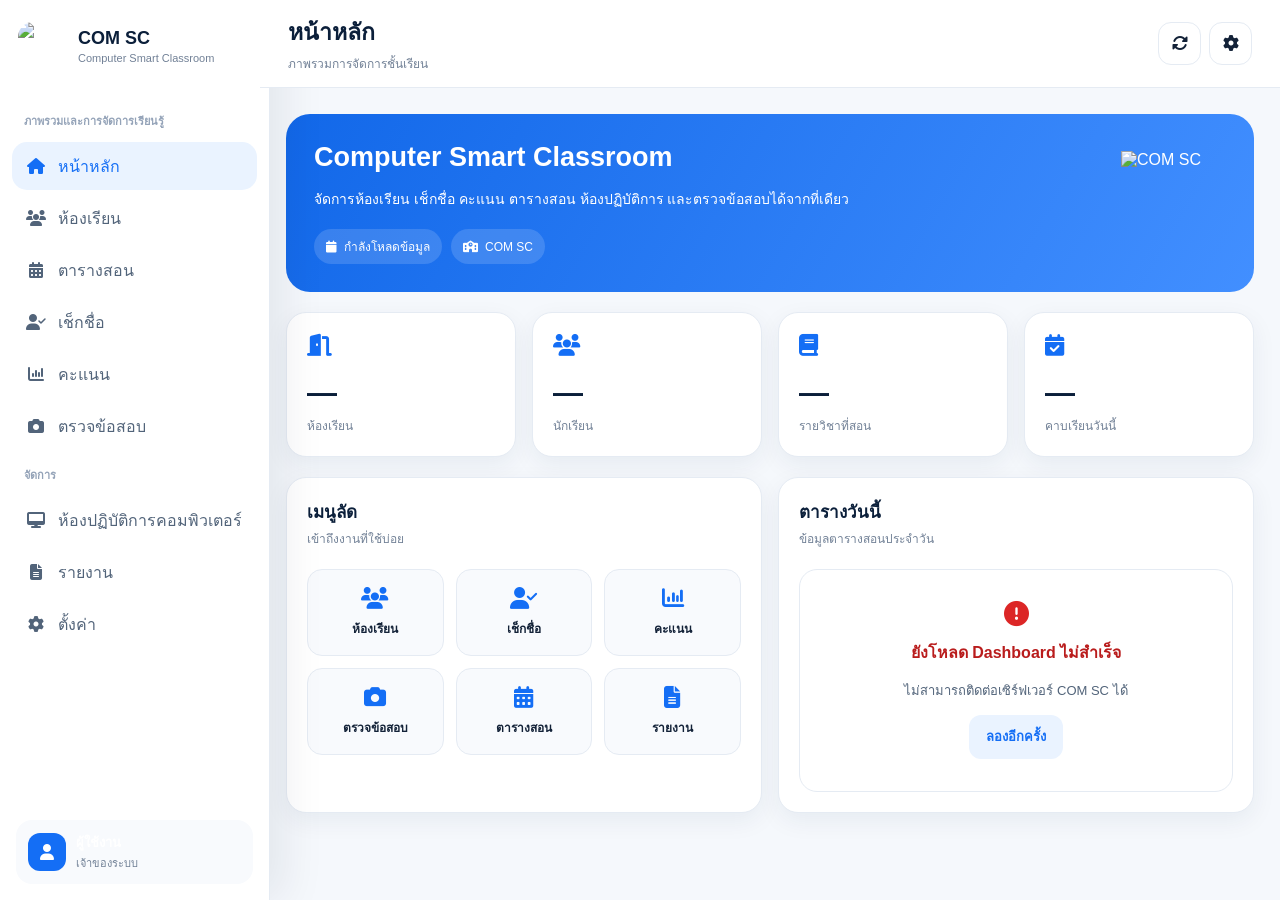
==== commit 6b263700: "Update index.html" ====
--- a/index.html
+++ b/index.html
@@ -3,7 +3,7 @@
 <html lang="th">
 <head>
 <meta charset="UTF-8">
-<meta name="viewport" content="width=device-width, initial-scale=1, viewport-fit=cover">
+<meta name="viewport" content="width=device-width,initial-scale=1,viewport-fit=cover">
 <meta name="theme-color" content="#ffffff">
 <title>COM SC | Computer Smart Classroom</title>
 <link rel="preconnect" href="https://cdnjs.cloudflare.com">
@@ -11,568 +11,643 @@
 <link rel="stylesheet" href="./styles.css">
 <style>
 :root{
-  --blue:#146EF5;
-  --blue-soft:#EAF3FF;
-  --green:#66CC99;
-  --navy:#0B1F3A;
-  --text:#132238;
-  --muted:#718096;
-  --line:#E5EBF3;
-  --bg:#F5F8FC;
-  --sidebar:260px;
+--comsc-blue:#146EF5;
+--comsc-blue-soft:#EAF3FF;
+--comsc-green:#66CC99;
+--comsc-navy:#0B1F3A;
+--comsc-text:#132238;
+--comsc-muted:#718096;
+--comsc-line:#E5EBF3;
+--comsc-bg:#F5F8FC;
+--comsc-sidebar:260px
 }
 *{box-sizing:border-box}
+html{scroll-behavior:smooth}
 body{
-  margin:0;
-  background:var(--bg);
-  color:var(--text);
-  font-family:-apple-system,BlinkMacSystemFont,"Segoe UI","Noto Sans Thai",sans-serif;
+margin:0;
+min-height:100vh;
+background:var(--comsc-bg);
+color:var(--comsc-text);
+font-family:-apple-system,BlinkMacSystemFont,"Segoe UI","Noto Sans Thai",sans-serif
 }
 button,input{font:inherit}
 button{cursor:pointer}
 button:disabled{opacity:.5;cursor:not-allowed}
 .app{min-height:100vh}
 .sidebar{
-  position:fixed;
-  inset:0 auto 0 0;
-  width:var(--sidebar);
-  background:#fff;
-  border-right:1px solid var(--line);
-  z-index:40;
-  display:flex;
-  flex-direction:column;
+position:fixed;
+inset:0 auto 0 0;
+width:var(--comsc-sidebar);
+background:#fff;
+border-right:1px solid var(--comsc-line);
+z-index:40;
+display:flex;
+flex-direction:column
 }
 .brand{
-  padding:22px 18px;
-  display:flex;
-  align-items:center;
-  gap:12px;
+padding:22px 18px;
+display:flex;
+align-items:center;
+gap:12px
 }
 .brand-logo{
-  width:48px;
-  height:48px;
-  border-radius:15px;
-  object-fit:contain;
+width:48px;
+height:48px;
+border-radius:15px;
+object-fit:contain
 }
 .brand-text strong{
-  display:block;
-  font-size:18px;
-  color:var(--navy);
+display:block;
+font-size:18px;
+color:var(--comsc-navy)
 }
 .brand-text span{
-  display:block;
-  margin-top:3px;
-  font-size:11px;
-  color:var(--muted);
-}
-.side-scroll{padding:8px 12px;overflow:auto}
+display:block;
+margin-top:3px;
+font-size:11px;
+color:var(--comsc-muted)
+}
+.side-scroll{
+padding:8px 12px;
+overflow:auto
+}
 .nav-label{
-  padding:12px;
-  font-size:11px;
-  font-weight:700;
-  color:#94A3B8;
+padding:12px;
+font-size:11px;
+font-weight:700;
+color:#94A3B8
 }
 .nav-item{
-  display:flex;
-  align-items:center;
-  gap:12px;
-  width:100%;
-  min-height:48px;
-  padding:0 13px;
-  margin-bottom:4px;
-  border:0;
-  border-radius:15px;
-  background:transparent;
-  color:#52647A;
-  text-align:left;
+display:flex;
+align-items:center;
+gap:12px;
+width:100%;
+min-height:48px;
+padding:0 13px;
+margin-bottom:4px;
+border:0;
+border-radius:15px;
+background:transparent;
+color:#52647A;
+text-align:left
 }
 .nav-item i{
-  width:21px;
-  text-align:center;
+width:21px;
+text-align:center
 }
 .nav-item.active,.nav-item:hover{
-  background:var(--blue-soft);
-  color:var(--blue);
-}
-.sidebar-footer{margin-top:auto;padding:16px}
+background:var(--comsc-blue-soft);
+color:var(--comsc-blue)
+}
+.sidebar-footer{
+margin-top:auto;
+padding:16px
+}
 .sidebar-profile{
-  padding:12px;
-  border-radius:16px;
-  background:#F8FAFD;
-  display:flex;
-  align-items:center;
-  gap:10px;
+padding:12px;
+border-radius:16px;
+background:#F8FAFD;
+display:flex;
+align-items:center;
+gap:10px
 }
 .avatar{
-  width:38px;
-  height:38px;
-  background:var(--blue);
-  border-radius:12px;
-  color:#fff;
-  display:grid;
-  place-items:center;
-}
-.profile-copy strong{display:block;font-size:13px}
-.profile-copy span{font-size:11px;color:var(--muted)}
+width:38px;
+height:38px;
+background:var(--comsc-blue);
+border-radius:12px;
+color:#fff;
+display:grid;
+place-items:center
+}
+.profile-copy strong{
+display:block;
+font-size:13px
+}
+.profile-copy span{
+font-size:11px;
+color:var(--comsc-muted)
+}
 .main{
-  margin-left:var(--sidebar);
-  min-height:100vh;
+margin-left:var(--comsc-sidebar);
+min-height:100vh
 }
 .topbar{
-  height:88px;
-  padding:15px 28px;
-  background:#fff;
-  border-bottom:1px solid var(--line);
-  display:flex;
-  align-items:center;
-  justify-content:space-between;
-  gap:14px;
-}
-.page-title{font-size:23px;margin:0}
+height:88px;
+padding:15px 28px;
+background:#fff;
+border-bottom:1px solid var(--comsc-line);
+display:flex;
+align-items:center;
+justify-content:space-between;
+gap:14px
+}
+.topbar-left{
+display:flex;
+align-items:center;
+gap:12px
+}
+.page-title{
+font-size:23px;
+margin:0;
+color:var(--comsc-navy)
+}
 .page-subtitle{
-  margin:4px 0 0;
-  font-size:12px;
-  color:var(--muted);
+margin:4px 0 0;
+font-size:12px;
+color:var(--comsc-muted)
 }
 .top-actions{display:flex;gap:8px}
 .icon-btn{
-  width:43px;
-  height:43px;
-  border:1px solid var(--line);
-  border-radius:13px;
-  background:#fff;
-  color:var(--text);
+width:43px;
+height:43px;
+border:1px solid var(--comsc-line);
+border-radius:13px;
+background:#fff;
+color:var(--comsc-text)
 }
 .content{
-  padding:26px;
-  max-width:1500px;
-  margin:auto;
-}
-.view{display:none}
-.view.active{display:block}
+padding:26px;
+max-width:1500px;
+margin:auto
+}
+.view{display:none!important}
+.view.active{display:block!important}
 .hero{
-  background:linear-gradient(120deg,#1268E9,#428FFF);
-  border-radius:24px;
-  padding:28px;
-  color:#fff;
+background:linear-gradient(120deg,#1268E9,#428FFF);
+border-radius:24px;
+padding:28px;
+color:#fff
 }
 .hero-content{
-  display:flex;
-  align-items:center;
-  justify-content:space-between;
-  gap:20px;
-}
-.hero h2{font-size:27px;margin:0 0 10px}
+display:flex;
+align-items:center;
+justify-content:space-between;
+gap:20px
+}
+.hero h2{
+font-size:27px;
+margin:0 0 10px;
+color:#fff
+}
 .hero p{
-  font-size:14px;
-  line-height:1.8;
-  max-width:600px;
+font-size:14px;
+line-height:1.8;
+max-width:600px;
+color:#fff
 }
 .hero-logo{
-  width:105px;
-  height:105px;
-  object-fit:contain;
+width:105px;
+height:105px;
+object-fit:contain
 }
 .hero-meta{
-  display:flex;
-  flex-wrap:wrap;
-  gap:9px;
-  margin-top:17px;
+display:flex;
+flex-wrap:wrap;
+gap:9px;
+margin-top:17px
 }
 .hero-chip{
-  font-size:12px;
-  padding:8px 12px;
-  border-radius:20px;
-  background:#ffffff25;
-}
-.stats{
-  display:grid;
-  grid-template-columns:repeat(4,minmax(0,1fr));
-  gap:16px;
-  margin:20px 0;
-}
-.stat-card,.card{
-  background:#fff;
-  border:1px solid var(--line);
-  border-radius:20px;
-  padding:20px;
-  box-shadow:0 8px 25px #142d4810;
-}
-.stat-icon{
-  font-size:20px;
-  color:var(--blue);
-  margin-bottom:14px;
-}
-.stat-value{font-size:30px;font-weight:800}
-.stat-label{
-  font-size:12px;
-  color:var(--muted);
-  margin-top:4px;
+display:inline-flex;
+align-items:center;
+gap:7px;
+font-size:12px;
+padding:8px 12px;
+border-radius:20px;
+background:#ffffff25;
+color:#fff
+}
+.dashboard-stats{
+display:grid;
+grid-template-columns:repeat(4,minmax(0,1fr));
+gap:16px;
+margin:20px 0
+}
+.dashboard-stat{
+min-height:145px;
+background:#fff!important;
+color:var(--comsc-text)!important;
+border:1px solid var(--comsc-line);
+border-radius:20px;
+padding:20px;
+box-shadow:0 8px 25px #142d4810
+}
+.dashboard-stat .dashboard-stat-icon{
+font-size:22px;
+color:var(--comsc-blue)!important;
+margin-bottom:14px
+}
+.dashboard-stat .dashboard-stat-value{
+display:block;
+font-size:30px;
+font-weight:800;
+line-height:1.3;
+color:var(--comsc-navy)!important;
+opacity:1!important;
+-webkit-text-fill-color:var(--comsc-navy)!important
+}
+.dashboard-stat .dashboard-stat-label{
+display:block;
+font-size:12px;
+color:var(--comsc-muted)!important;
+margin-top:4px
 }
 .grid-main{
-  display:grid;
-  grid-template-columns:1fr 1fr;
-  gap:16px;
-}
-.card-head{
-  display:flex;
-  align-items:center;
-  justify-content:space-between;
-  margin-bottom:17px;
-}
-.card-head h3{margin:0;font-size:17px}
-.card-head p{
-  color:var(--muted);
-  font-size:12px;
-  margin:4px 0;
+display:grid;
+grid-template-columns:1fr 1fr;
+gap:16px
+}
+.comsc-panel{
+background:#fff;
+border:1px solid var(--comsc-line);
+border-radius:20px;
+padding:20px;
+box-shadow:0 8px 25px #142d4810
+}
+.comsc-panel-head{
+display:flex;
+align-items:center;
+justify-content:space-between;
+margin-bottom:17px
+}
+.comsc-panel-head h3{
+margin:0;
+font-size:17px;
+color:var(--comsc-navy)
+}
+.comsc-panel-head p{
+color:var(--comsc-muted);
+font-size:12px;
+margin:4px 0
 }
 .quick-grid{
-  display:grid;
-  grid-template-columns:repeat(3,1fr);
-  gap:12px;
+display:grid;
+grid-template-columns:repeat(3,1fr);
+gap:12px
 }
 .quick{
-  border:1px solid var(--line);
-  background:#F8FAFD;
-  border-radius:15px;
-  padding:17px 8px;
-  color:var(--text);
-  display:flex;
-  flex-direction:column;
-  align-items:center;
-  gap:10px;
-}
-.quick i{font-size:22px;color:var(--blue)}
+border:1px solid var(--comsc-line);
+background:#F8FAFD;
+border-radius:15px;
+padding:17px 8px;
+color:var(--comsc-text);
+display:flex;
+flex-direction:column;
+align-items:center;
+gap:10px
+}
+.quick:hover{
+border-color:#bdd6ff;
+background:#F0F6FF
+}
+.quick i{
+font-size:22px;
+color:var(--comsc-blue)
+}
 .quick strong{font-size:12px}
+.module-header{
+display:flex;
+align-items:center;
+justify-content:space-between;
+gap:12px;
+margin-bottom:20px
+}
+.module-header h2{
+margin:0 0 5px;
+font-size:23px;
+color:var(--comsc-navy)
+}
+.module-header p{
+font-size:13px;
+color:var(--comsc-muted);
+margin:0
+}
+.primary-btn,.secondary-btn{
+border:0;
+border-radius:12px;
+padding:11px 17px;
+display:inline-flex;
+align-items:center;
+justify-content:center;
+gap:8px;
+font-weight:600;
+font-size:13px
+}
+.primary-btn{
+background:var(--comsc-blue);
+color:#fff
+}
+.secondary-btn{
+background:var(--comsc-blue-soft);
+color:var(--comsc-blue)
+}
+.module-placeholder,.comsc-empty,.comsc-loading,.comsc-error,.classroom-notice{
+text-align:center;
+padding:32px;
+background:#fff;
+border:1px solid var(--comsc-line);
+border-radius:18px;
+color:#52647A;
+line-height:1.7
+}
+.module-placeholder i,.comsc-empty i{
+display:block;
+font-size:28px;
+color:var(--comsc-blue);
+margin-bottom:15px
+}
+.module-placeholder h3{margin:8px}
+.module-placeholder p{font-size:13px}
+.comsc-error i{
+font-size:25px;
+color:#DC2626
+}
+.comsc-error strong{
+display:block;
+margin:8px 0;
+color:#B91C1C
+}
+.comsc-error p{
+font-size:13px;
+overflow-wrap:anywhere
+}
 .schedule-item{
-  padding:14px 0;
-  border-bottom:1px solid var(--line);
-  display:flex;
-  gap:15px;
+padding:14px 0;
+border-bottom:1px solid var(--comsc-line);
+display:flex;
+gap:15px
 }
 .schedule-period{min-width:90px}
 .schedule-period strong,.schedule-info strong{
-  display:block;
-  font-size:13px;
+display:block;
+font-size:13px
 }
 .schedule-period span,.schedule-info span{
-  font-size:12px;
-  color:var(--muted);
-}
-.module-header{
-  display:flex;
-  align-items:center;
-  justify-content:space-between;
-  gap:12px;
-  margin-bottom:20px;
-}
-.module-header h2{
-  margin:0 0 5px;
-  font-size:23px;
-}
-.module-header p{
-  font-size:13px;
-  color:var(--muted);
-  margin:0;
-}
-.primary-btn,.secondary-btn{
-  border:0;
-  border-radius:12px;
-  padding:11px 17px;
-  display:inline-flex;
-  align-items:center;
-  justify-content:center;
-  gap:8px;
-  font-weight:600;
-  font-size:13px;
-}
-.primary-btn{background:var(--blue);color:#fff}
-.secondary-btn{background:var(--blue-soft);color:var(--blue)}
-.module-placeholder,.loading-box,.empty-box,.error-box,.classroom-notice{
-  text-align:center;
-  padding:32px;
-  background:#fff;
-  border:1px solid var(--line);
-  border-radius:18px;
-  color:#52647A;
-}
-.module-placeholder i,.empty-box i{
-  display:block;
-  font-size:28px;
-  color:var(--blue);
-  margin-bottom:15px;
-}
-.module-placeholder h3{margin:8px}
-.module-placeholder p{font-size:13px}
-.loading-box strong,.empty-box strong,.error-box strong{
-  display:block;
-  margin:10px 0;
-}
-.loading-box span,.empty-box span,.error-box span{
-  display:block;
-  font-size:12px;
-  color:var(--muted);
+font-size:12px;
+color:var(--comsc-muted)
 }
 .classroom-summary{
-  font-size:13px;
-  color:#64748B;
-  margin-bottom:17px;
+font-size:13px;
+color:#64748B;
+margin-bottom:17px
 }
 .classroom-grid{
-  display:grid;
-  grid-template-columns:repeat(3,minmax(0,1fr));
-  gap:16px;
+display:grid;
+grid-template-columns:repeat(3,minmax(0,1fr));
+gap:16px
 }
 .classroom-tile{
-  width:100%;
-  text-align:left;
-  background:#fff;
-  border:1px solid var(--line);
-  border-radius:20px;
-  padding:20px;
-  color:var(--text);
-  box-shadow:0 8px 25px #142d4810;
-  transition:transform .15s,border-color .15s;
+width:100%;
+text-align:left;
+background:#fff;
+border:1px solid var(--comsc-line);
+border-radius:20px;
+padding:20px;
+color:var(--comsc-text);
+box-shadow:0 8px 25px #142d4810;
+transition:transform .15s,border-color .15s
 }
 .classroom-tile:hover{
-  transform:translateY(-2px);
-  border-color:var(--blue);
+transform:translateY(-2px);
+border-color:var(--comsc-blue)
 }
 .classroom-tile-head{
-  display:flex;
-  justify-content:space-between;
-  align-items:center;
+display:flex;
+justify-content:space-between;
+align-items:center
 }
 .classroom-tile-icon{
-  width:49px;
-  height:49px;
-  display:grid;
-  place-items:center;
-  background:var(--blue-soft);
-  color:var(--blue);
-  border-radius:15px;
-  font-size:20px;
+width:49px;
+height:49px;
+display:grid;
+place-items:center;
+background:var(--comsc-blue-soft);
+color:var(--comsc-blue);
+border-radius:15px;
+font-size:20px
 }
 .classroom-tile h3{
-  font-size:20px;
-  margin:17px 0 6px;
+font-size:20px;
+margin:17px 0 6px;
+color:var(--comsc-navy)
 }
 .classroom-tile p{
-  font-size:13px;
-  color:var(--muted);
-  margin:0;
+font-size:13px;
+color:var(--comsc-muted);
+margin:0
 }
 .classroom-tile-foot{
-  display:flex;
-  justify-content:space-between;
-  margin-top:18px;
-  color:var(--blue);
-  font-size:13px;
-  font-weight:700;
+display:flex;
+justify-content:space-between;
+margin-top:18px;
+color:var(--comsc-blue);
+font-size:13px;
+font-weight:700
 }
 .classroom-roster{
-  margin-top:18px;
-  background:#fff;
-  border:1px solid var(--line);
-  border-radius:20px;
-  padding:22px;
+margin-top:18px;
+background:#fff;
+border:1px solid var(--comsc-line);
+border-radius:20px;
+padding:22px
 }
 .classroom-roster[hidden]{display:none!important}
 .classroom-roster-top{
-  display:flex;
-  align-items:end;
-  justify-content:space-between;
-  gap:14px;
-  flex-wrap:wrap;
+display:flex;
+align-items:end;
+justify-content:space-between;
+gap:14px;
+flex-wrap:wrap
 }
 .classroom-roster-top h3{
-  font-size:22px;
-  margin:16px 0 5px;
+font-size:22px;
+margin:16px 0 5px;
+color:var(--comsc-navy)
 }
 .classroom-roster-top p{
-  font-size:13px;
-  color:var(--muted);
-  margin:0;
+font-size:13px;
+color:var(--comsc-muted);
+margin:0
 }
 .classroom-roster-tools{
-  display:flex;
-  gap:8px;
-  flex-wrap:wrap;
+display:flex;
+gap:8px;
+flex-wrap:wrap
 }
 .classroom-roster-tools input{
-  padding:11px 13px;
-  border:1px solid var(--line);
-  border-radius:12px;
-  min-width:200px;
+padding:11px 13px;
+border:1px solid var(--comsc-line);
+border-radius:12px;
+min-width:200px
 }
 .roster-table-wrap{
-  overflow:auto;
-  margin-top:18px;
+overflow:auto;
+margin-top:18px
 }
 .roster-table{
-  border-collapse:collapse;
-  width:100%;
-  font-size:13px;
+border-collapse:collapse;
+width:100%;
+font-size:13px
 }
 .roster-table th,.roster-table td{
-  text-align:left;
-  padding:14px 12px;
-  border-bottom:1px solid var(--line);
+text-align:left;
+padding:14px 12px;
+border-bottom:1px solid var(--comsc-line)
 }
 .roster-table th{
-  background:#F8FAFD;
-  color:#52647A;
-}
+background:#F8FAFD;
+color:#52647A;
+white-space:nowrap
+}
+.roster-table td{color:var(--comsc-text)}
 .roster-count{
-  font-size:12px;
-  color:var(--muted);
-  margin-top:12px;
+font-size:12px;
+color:var(--comsc-muted);
+margin-top:12px
 }
 .scanner-layout{
-  display:grid;
-  grid-template-columns:1.4fr 1fr;
-  gap:18px;
+display:grid;
+grid-template-columns:1.4fr 1fr;
+gap:18px
 }
 .camera-card,.scanner-side{
-  background:#fff;
-  padding:18px;
-  border-radius:20px;
-  border:1px solid var(--line);
+background:#fff;
+padding:18px;
+border-radius:20px;
+border:1px solid var(--comsc-line)
 }
 .camera-box{
-  position:relative;
-  aspect-ratio:16/10;
-  background:#101827;
-  border-radius:15px;
-  overflow:hidden;
-  display:flex;
-  align-items:center;
-  justify-content:center;
+position:relative;
+aspect-ratio:16/10;
+background:#101827;
+border-radius:15px;
+overflow:hidden;
+display:flex;
+align-items:center;
+justify-content:center
 }
 #camera-video{
-  width:100%;
-  height:100%;
-  object-fit:contain;
+width:100%;
+height:100%;
+object-fit:contain
 }
 .camera-placeholder{
-  position:absolute;
-  inset:0;
-  display:flex;
-  flex-direction:column;
-  justify-content:center;
-  align-items:center;
-  gap:10px;
-  color:#fff;
-  background:#101827;
+position:absolute;
+inset:0;
+display:flex;
+flex-direction:column;
+justify-content:center;
+align-items:center;
+gap:10px;
+color:#fff;
+background:#101827
 }
 .camera-placeholder.hidden{display:none}
 .camera-status{
-  position:absolute;
-  bottom:12px;
-  left:12px;
-  background:#ffffffec;
-  padding:6px 11px;
-  border-radius:9px;
-  font-size:12px;
+position:absolute;
+bottom:12px;
+left:12px;
+background:#ffffffec;
+padding:6px 11px;
+border-radius:9px;
+font-size:12px
 }
 .camera-status.success{color:#087D4A}
 .camera-error{
-  display:none;
-  font-size:12px;
-  color:#DC2626;
-  margin-top:12px;
+display:none;
+font-size:12px;
+color:#DC2626;
+margin-top:12px
 }
 .camera-error.show{display:block}
 .scanner-side{
-  display:flex;
-  flex-direction:column;
-  gap:12px;
+display:flex;
+flex-direction:column;
+gap:12px
 }
 .scan-result{
-  padding:18px;
-  border-radius:15px;
-  background:#F5F8FC;
+padding:18px;
+border-radius:15px;
+background:#F5F8FC
 }
 .scan-result small,.scan-result span{
-  display:block;
-  color:var(--muted);
+display:block;
+color:var(--comsc-muted)
 }
 .scan-result strong{
-  display:block;
-  font-size:30px;
-  margin:8px 0;
+display:block;
+font-size:30px;
+margin:8px 0
 }
 .info-box{
-  padding:14px;
-  font-size:12px;
-  color:#64748B;
-  background:#F8FAFD;
-  border-radius:12px;
-  line-height:1.7;
-}
-.bottom-nav{display:none}
-.mobile-menu{display:none}
-.backdrop{display:none}
+padding:14px;
+font-size:12px;
+color:#64748B;
+background:#F8FAFD;
+border-radius:12px;
+line-height:1.7
+}
+.bottom-nav,.mobile-menu,.backdrop{display:none}
 @media(max-width:1100px){
-  .stats{grid-template-columns:repeat(2,1fr)}
-  .classroom-grid{grid-template-columns:repeat(2,1fr)}
+.dashboard-stats{grid-template-columns:repeat(2,1fr)}
+.classroom-grid{grid-template-columns:repeat(2,1fr)}
 }
 @media(max-width:850px){
-  .sidebar{
-    transform:translateX(-100%);
-    transition:transform .2s;
-  }
-  .sidebar.open{transform:translateX(0)}
-  .main{margin-left:0}
-  .mobile-menu{display:block}
-  .backdrop.show{
-    display:block;
-    position:fixed;
-    inset:0;
-    background:#0007;
-    z-index:30;
-  }
-  .content{padding:18px 18px 105px}
-  .grid-main,.scanner-layout{grid-template-columns:1fr}
-  .bottom-nav{
-    position:fixed;
-    bottom:0;
-    left:0;
-    right:0;
-    display:flex;
-    background:#fff;
-    border-top:1px solid var(--line);
-    z-index:20;
-    padding:7px 4px max(9px,env(safe-area-inset-bottom));
-  }
-  .bottom-item{
-    flex:1;
-    border:0;
-    background:transparent;
-    color:#718096;
-    display:flex;
-    flex-direction:column;
-    align-items:center;
-    gap:4px;
-    font-size:10px;
-    padding:7px 0;
-  }
-  .bottom-item i{font-size:20px}
-  .bottom-item.active{color:var(--blue)}
+.sidebar{
+transform:translateX(-100%);
+transition:transform .2s
+}
+.sidebar.open{transform:translateX(0)}
+.main{margin-left:0}
+.mobile-menu{display:block}
+.backdrop.show{
+display:block;
+position:fixed;
+inset:0;
+background:#0007;
+z-index:30
+}
+.content{padding:18px 18px 105px}
+.grid-main,.scanner-layout{grid-template-columns:1fr}
+.bottom-nav{
+position:fixed;
+bottom:0;
+left:0;
+right:0;
+display:flex;
+background:#fff;
+border-top:1px solid var(--comsc-line);
+z-index:20;
+padding:7px 4px max(9px,env(safe-area-inset-bottom))
+}
+.bottom-item{
+flex:1;
+border:0;
+background:transparent;
+color:#718096;
+display:flex;
+flex-direction:column;
+align-items:center;
+gap:4px;
+font-size:10px;
+padding:7px 0
+}
+.bottom-item i{font-size:20px}
+.bottom-item.active{color:var(--comsc-blue)}
 }
 @media(max-width:600px){
-  .topbar{height:74px;padding:12px 15px}
-  .page-title{font-size:20px}
-  .hero{padding:20px}
-  .hero h2{font-size:21px}
-  .hero-logo{width:65px;height:65px}
-  .stats{gap:10px}
-  .stat-card{padding:15px}
-  .stat-value{font-size:26px}
-  .classroom-grid{grid-template-columns:1fr}
-  .classroom-roster{padding:14px}
-  .classroom-roster-tools{width:100%}
-  .classroom-roster-tools input{flex:1;min-width:0}
+.topbar{height:74px;padding:12px 15px}
+.page-title{font-size:20px}
+.hero{padding:20px}
+.hero h2{font-size:21px}
+.hero-logo{width:65px;height:65px}
+.dashboard-stats{gap:10px}
+.dashboard-stat{padding:15px}
+.dashboard-stat .dashboard-stat-value{font-size:26px}
+.classroom-grid{grid-template-columns:1fr}
+.classroom-roster{padding:14px}
+.classroom-roster-tools{width:100%}
+.classroom-roster-tools input{flex:1;min-width:0}
 }
 </style>
 </head>
@@ -612,7 +687,7 @@
 <div class="backdrop" id="backdrop" onclick="closeSidebar()"></div>
 <main class="main">
 <header class="topbar">
-<div style="display:flex;align-items:center;gap:12px">
+<div class="topbar-left">
 <button class="icon-btn mobile-menu" onclick="openSidebar()" aria-label="เมนู"><i class="fa-solid fa-bars"></i></button>
 <div>
 <h1 id="page-title" class="page-title">หน้าหลัก</h1>
@@ -632,38 +707,38 @@
 <h2>Computer Smart Classroom</h2>
 <p>จัดการห้องเรียน เช็กชื่อ คะแนน ตารางสอน ห้องปฏิบัติการ และตรวจข้อสอบได้จากที่เดียว</p>
 <div class="hero-meta">
-<span id="dashboard-semester" class="hero-chip">กำลังโหลดข้อมูล</span>
-<span id="dashboard-school" class="hero-chip">COM SC</span>
+<span id="dashboard-semester" class="hero-chip"><i class="fa-solid fa-calendar"></i> กำลังโหลดข้อมูล</span>
+<span id="dashboard-school" class="hero-chip"><i class="fa-solid fa-school"></i> COM SC</span>
 </div>
 </div>
 <img class="hero-logo" src="https://s.imgz.io/2026/08/31/Logo-384c5649d9c8e9035.png" alt="COM SC">
 </div>
 </div>
-<div class="stats">
-<div class="stat-card">
-<div class="stat-icon"><i class="fa-solid fa-door-open"></i></div>
-<div id="stat-classrooms" class="stat-value">—</div>
-<div class="stat-label">ห้องเรียน</div>
-</div>
-<div class="stat-card">
-<div class="stat-icon"><i class="fa-solid fa-users"></i></div>
-<div id="stat-students" class="stat-value">—</div>
-<div class="stat-label">นักเรียน</div>
-</div>
-<div class="stat-card">
-<div class="stat-icon"><i class="fa-solid fa-book"></i></div>
-<div id="stat-courses" class="stat-value">—</div>
-<div class="stat-label">รายวิชาที่สอน</div>
-</div>
-<div class="stat-card">
-<div class="stat-icon"><i class="fa-solid fa-calendar-check"></i></div>
-<div id="stat-today" class="stat-value">—</div>
-<div class="stat-label">คาบเรียนวันนี้</div>
+<div class="dashboard-stats">
+<div class="dashboard-stat">
+<div class="dashboard-stat-icon"><i class="fa-solid fa-door-open"></i></div>
+<strong id="stat-classrooms" class="dashboard-stat-value">—</strong>
+<span class="dashboard-stat-label">ห้องเรียน</span>
+</div>
+<div class="dashboard-stat">
+<div class="dashboard-stat-icon"><i class="fa-solid fa-users"></i></div>
+<strong id="stat-students" class="dashboard-stat-value">—</strong>
+<span class="dashboard-stat-label">นักเรียน</span>
+</div>
+<div class="dashboard-stat">
+<div class="dashboard-stat-icon"><i class="fa-solid fa-book"></i></div>
+<strong id="stat-courses" class="dashboard-stat-value">—</strong>
+<span class="dashboard-stat-label">รายวิชาที่สอน</span>
+</div>
+<div class="dashboard-stat">
+<div class="dashboard-stat-icon"><i class="fa-solid fa-calendar-check"></i></div>
+<strong id="stat-today" class="dashboard-stat-value">—</strong>
+<span class="dashboard-stat-label">คาบเรียนวันนี้</span>
 </div>
 </div>
 <div class="grid-main">
-<div class="card">
-<div class="card-head">
+<div class="comsc-panel">
+<div class="comsc-panel-head">
 <div><h3>เมนูลัด</h3><p>เข้าถึงงานที่ใช้บ่อย</p></div>
 </div>
 <div class="quick-grid">
@@ -675,11 +750,16 @@
 <button class="quick" onclick="navigate('reports')"><i class="fa-solid fa-file-lines"></i><strong>รายงาน</strong></button>
 </div>
 </div>
-<div class="card">
-<div class="card-head">
-<div><h3 id="today-title">ตารางวันนี้</h3><p id="today-subtitle">กำลังโหลดข้อมูล</p></div>
-</div>
-<div id="today-schedule" class="loading-box">กำลังโหลดข้อมูล</div>
+<div class="comsc-panel">
+<div class="comsc-panel-head">
+<div>
+<h3 id="today-title">ตารางวันนี้</h3>
+<p id="today-subtitle">ข้อมูลตารางสอนประจำวัน</p>
+</div>
+</div>
+<div id="today-schedule">
+<div class="comsc-loading">กำลังโหลดข้อมูล...</div>
+</div>
 </div>
 </div>
 </section>
@@ -690,7 +770,7 @@
 <p>กลุ่มนักเรียนชั้นประถมศึกษาปีที่ 1–6</p>
 </div>
 <button class="secondary-btn" onclick="loadCOMSCClassrooms(true)">
-<i class="fa-solid fa-rotate"></i>รีเฟรช
+<i class="fa-solid fa-rotate"></i> รีเฟรช
 </button>
 </div>
 <div id="classroom-summary" class="classroom-summary">เลือกเมนูเพื่อโหลดข้อมูลห้องเรียน</div>
@@ -701,7 +781,7 @@
 <div class="classroom-roster-top">
 <div>
 <button class="secondary-btn" onclick="closeCOMSCRoster()">
-<i class="fa-solid fa-arrow-left"></i>กลับไปห้องเรียน
+<i class="fa-solid fa-arrow-left"></i> กลับไปห้องเรียน
 </button>
 <h3 id="roster-title">รายชื่อนักเรียน</h3>
 <p id="roster-description"></p>
@@ -709,7 +789,7 @@
 <div class="classroom-roster-tools">
 <input id="roster-search" type="search" placeholder="ค้นหาชื่อ เลขที่ หรือรหัสนักเรียน" oninput="filterCOMSCRoster(this.value)">
 <button class="secondary-btn" onclick="reloadCOMSCRoster()">
-<i class="fa-solid fa-rotate"></i>รีเฟรช
+<i class="fa-solid fa-rotate"></i> รีเฟรช
 </button>
 </div>
 </div>
@@ -717,19 +797,42 @@
 </div>
 </section>
 <section id="view-schedule" class="view">
-<div class="module-header"><div><h2>ตารางสอน</h2><p>รายวิชาและตารางสอนแยกจากกลุ่มห้องเรียน</p></div></div>
-<div class="module-placeholder"><i class="fa-solid fa-calendar-days"></i><h3>ตารางสอน</h3><p>จะเชื่อมโมดูลตารางสอนในขั้นตอนถัดไป</p></div>
+<div class="module-header">
+<div><h2>ตารางสอน</h2><p>รายวิชาและตารางสอนแยกจากกลุ่มห้องเรียน</p></div>
+</div>
+<div class="module-placeholder">
+<i class="fa-solid fa-calendar-days"></i>
+<h3>ตารางสอน</h3>
+<p>จะเชื่อมโมดูลตารางสอนในขั้นตอนถัดไป</p>
+</div>
 </section>
 <section id="view-attendance" class="view">
-<div class="module-header"><div><h2>เช็กชื่อ</h2><p>บันทึกการมาเรียนของนักเรียน</p></div></div>
-<div class="module-placeholder"><i class="fa-solid fa-user-check"></i><h3>เช็กชื่อ</h3><p>จะเชื่อมระบบเช็กชื่อในขั้นตอนถัดไป</p></div>
+<div class="module-header">
+<div><h2>เช็กชื่อ</h2><p>บันทึกการมาเรียนของนักเรียน</p></div>
+</div>
+<div class="module-placeholder">
+<i class="fa-solid fa-user-check"></i>
+<h3>เช็กชื่อ</h3>
+<p>จะเชื่อมระบบเช็กชื่อในขั้นตอนถัดไป</p>
+</div>
 </section>
 <section id="view-scores" class="view">
-<div class="module-header"><div><h2>คะแนน</h2><p>บันทึกคะแนนกิจกรรมและการสอบ</p></div></div>
-<div class="module-placeholder"><i class="fa-solid fa-chart-column"></i><h3>คะแนน</h3><p>จะเชื่อมระบบคะแนนในขั้นตอนถัดไป</p></div>
+<div class="module-header">
+<div><h2>คะแนน</h2><p>บันทึกคะแนนกิจกรรมและการสอบ</p></div>
+</div>
+<div class="module-placeholder">
+<i class="fa-solid fa-chart-column"></i>
+<h3>คะแนน</h3>
+<p>จะเชื่อมระบบคะแนนในขั้นตอนถัดไป</p>
+</div>
 </section>
 <section id="view-scanner" class="view">
-<div class="module-header"><div><h2>ตรวจข้อสอบ</h2><p>เปิดกล้องเพื่อเตรียมสแกนกระดาษคำตอบ</p></div></div>
+<div class="module-header">
+<div>
+<h2>ตรวจข้อสอบ</h2>
+<p>เปิดกล้องเพื่อเตรียมสแกนกระดาษคำตอบ</p>
+</div>
+</div>
 <div class="scanner-layout">
 <div class="camera-card">
 <div class="camera-box">
@@ -744,30 +847,46 @@
 </div>
 <div class="scanner-side">
 <div class="scan-result">
-<small>คะแนนล่าสุด</small><strong>—</strong><span>ยังไม่มีผลการตรวจ</span>
-</div>
-<button id="camera-start" class="primary-btn" onclick="startCamera()">
-<i class="fa-solid fa-video"></i>เปิดกล้อง
-</button>
-<button id="camera-stop" class="secondary-btn" onclick="stopCamera()" disabled>
-<i class="fa-solid fa-video-slash"></i>ปิดกล้อง
-</button>
+<small>คะแนนล่าสุด</small>
+<strong>—</strong>
+<span>ยังไม่มีผลการตรวจ</span>
+</div>
+<button id="camera-start" class="primary-btn" onclick="startCamera()"><i class="fa-solid fa-video"></i> เปิดกล้อง</button>
+<button id="camera-stop" class="secondary-btn" onclick="stopCamera()" disabled><i class="fa-solid fa-video-slash"></i> ปิดกล้อง</button>
 <div class="info-box">การเปิดกล้องพร้อมใช้งาน ส่วนการอ่านคำตอบและคำนวณคะแนนจะเชื่อมต่อในขั้นตอนถัดไป</div>
 <div id="camera-error" class="camera-error"></div>
 </div>
 </div>
 </section>
 <section id="view-lab" class="view">
-<div class="module-header"><div><h2>ห้องปฏิบัติการคอมพิวเตอร์</h2><p>บันทึกการใช้งานห้องคอมพิวเตอร์</p></div></div>
-<div class="module-placeholder"><i class="fa-solid fa-desktop"></i><h3>ห้องปฏิบัติการ</h3><p>จะเชื่อมข้อมูลในขั้นตอนถัดไป</p></div>
+<div class="module-header">
+<div><h2>ห้องปฏิบัติการคอมพิวเตอร์</h2><p>บันทึกการใช้งานห้องคอมพิวเตอร์</p></div>
+</div>
+<div class="module-placeholder">
+<i class="fa-solid fa-desktop"></i>
+<h3>ห้องปฏิบัติการ</h3>
+<p>จะเชื่อมข้อมูลในขั้นตอนถัดไป</p>
+</div>
 </section>
 <section id="view-reports" class="view">
-<div class="module-header"><div><h2>รายงาน</h2><p>สรุปข้อมูลสำหรับตรวจสอบและพิมพ์</p></div></div>
-<div class="module-placeholder"><i class="fa-solid fa-file-lines"></i><h3>รายงาน</h3><p>จะเชื่อมรายงานในขั้นตอนถัดไป</p></div>
+<div class="module-header">
+<div><h2>รายงาน</h2><p>สรุปข้อมูลสำหรับตรวจสอบและพิมพ์</p></div>
+</div>
+<div class="module-placeholder">
+<i class="fa-solid fa-file-lines"></i>
+<h3>รายงาน</h3>
+<p>จะเชื่อมรายงานในขั้นตอนถัดไป</p>
+</div>
 </section>
 <section id="view-settings" class="view">
-<div class="module-header"><div><h2>ตั้งค่า</h2><p>การตั้งค่าระบบ</p></div></div>
-<div class="module-placeholder"><i class="fa-solid fa-gear"></i><h3>ตั้งค่า</h3><p>ระบบยังคงใช้ Access Key ที่ตั้งค่าไว้เดิม</p></div>
+<div class="module-header">
+<div><h2>ตั้งค่า</h2><p>การตั้งค่าระบบ</p></div>
+</div>
+<div class="module-placeholder">
+<i class="fa-solid fa-gear"></i>
+<h3>ตั้งค่า</h3>
+<p>ระบบยังคงใช้ Access Key ที่ตั้งค่าไว้เดิม</p>
+</div>
 </section>
 </div>
 </main>
@@ -782,191 +901,227 @@
 <script>
 'use strict';
 const VIEW_META={
-  dashboard:{title:'หน้าหลัก',subtitle:'ภาพรวมการจัดการชั้นเรียน'},
-  classrooms:{title:'ห้องเรียน',subtitle:'ข้อมูลห้องเรียนและรายชื่อนักเรียน'},
-  schedule:{title:'ตารางสอน',subtitle:'รายวิชาและตารางประจำสัปดาห์'},
-  attendance:{title:'เช็กชื่อ',subtitle:'บันทึกการมาเรียน'},
-  scores:{title:'คะแนน',subtitle:'บันทึกและสรุปคะแนน'},
-  scanner:{title:'ตรวจข้อสอบ',subtitle:'เปิดกล้องและสแกนกระดาษคำตอบ'},
-  lab:{title:'ห้องปฏิบัติการคอมพิวเตอร์',subtitle:'บันทึกการใช้งานห้องปฏิบัติการ'},
-  reports:{title:'รายงาน',subtitle:'สรุปและพิมพ์รายงาน'},
-  settings:{title:'ตั้งค่า',subtitle:'การตั้งค่าระบบ'}
+dashboard:{title:'หน้าหลัก',subtitle:'ภาพรวมการจัดการชั้นเรียน'},
+classrooms:{title:'ห้องเรียน',subtitle:'ข้อมูลห้องเรียนและรายชื่อนักเรียน'},
+schedule:{title:'ตารางสอน',subtitle:'รายวิชาและตารางประจำสัปดาห์'},
+attendance:{title:'เช็กชื่อ',subtitle:'บันทึกการมาเรียน'},
+scores:{title:'คะแนน',subtitle:'บันทึกและสรุปคะแนน'},
+scanner:{title:'ตรวจข้อสอบ',subtitle:'เปิดกล้องและสแกนกระดาษคำตอบ'},
+lab:{title:'ห้องปฏิบัติการคอมพิวเตอร์',subtitle:'บันทึกการใช้งานห้องปฏิบัติการ'},
+reports:{title:'รายงาน',subtitle:'สรุปและพิมพ์รายงาน'},
+settings:{title:'ตั้งค่า',subtitle:'การตั้งค่าระบบ'}
 };
 let currentView='dashboard';
 let cameraStream=null;
 let dashboardLoaded=false;
 let dashboardLoading=false;
 function el(id){
-  return document.getElementById(id);
+return document.getElementById(id);
 }
 function setText(id,value){
-  const target=el(id);
-  if(target)target.textContent=value??'';
+const target=el(id);
+if(target)target.textContent=value??'';
 }
 function escapeHtml(value){
-  return String(value??'').replace(/[&<>"']/g,c=>({
-    '&':'&amp;',
-    '<':'&lt;',
-    '>':'&gt;',
-    '"':'&quot;',
-    "'":'&#39;'
-  }[c]));
+return String(value??'').replace(/[&<>"']/g,c=>({
+'&':'&amp;',
+'<':'&lt;',
+'>':'&gt;',
+'"':'&quot;',
+"'":'&#39;'
+}[c]));
 }
 function navigate(view){
-  if(!VIEW_META[view])return;
-  if(currentView==='scanner'&&view!=='scanner')stopCamera();
-  currentView=view;
-  document.querySelectorAll('.view').forEach(x=>{
-    x.classList.toggle('active',x.id==='view-'+view);
-  });
-  document.querySelectorAll('[data-view]').forEach(x=>{
-    x.classList.toggle('active',x.dataset.view===view);
-  });
-  setText('page-title',VIEW_META[view].title);
-  setText('page-subtitle',VIEW_META[view].subtitle);
-  closeSidebar();
-  if(view==='classrooms')loadCOMSCClassrooms();
-  if(view==='dashboard'&&!dashboardLoaded&&!dashboardLoading){
-    reloadDashboardApi().catch(console.error);
-  }
-  window.scrollTo({top:0,behavior:'smooth'});
+if(!VIEW_META[view])return;
+if(currentView==='scanner'&&view!=='scanner')stopCamera();
+currentView=view;
+document.querySelectorAll('.view').forEach(item=>{
+item.classList.toggle('active',item.id==='view-'+view);
+});
+document.querySelectorAll('[data-view]').forEach(item=>{
+item.classList.toggle('active',item.dataset.view===view);
+});
+setText('page-title',VIEW_META[view].title);
+setText('page-subtitle',VIEW_META[view].subtitle);
+closeSidebar();
+if(view==='classrooms'){
+window.loadCOMSCClassrooms().catch(console.error);
+}
+if(view==='dashboard'&&!dashboardLoaded&&!dashboardLoading){
+reloadDashboardApi().catch(console.error);
+}
+window.scrollTo({top:0,behavior:'smooth'});
 }
 function openSidebar(){
-  el('sidebar').classList.add('open');
-  el('backdrop').classList.add('show');
+el('sidebar')?.classList.add('open');
+el('backdrop')?.classList.add('show');
 }
 function closeSidebar(){
-  el('sidebar').classList.remove('open');
-  el('backdrop').classList.remove('show');
+el('sidebar')?.classList.remove('open');
+el('backdrop')?.classList.remove('show');
 }
 async function refreshCurrentView(){
-  const icon=el('refresh-button').querySelector('i');
-  icon.classList.add('fa-spin');
-  try{
-    if(currentView==='dashboard')await reloadDashboardApi();
-    else if(currentView==='classrooms')await loadCOMSCClassrooms(true);
-    else if(currentView==='scanner'){
-      setText('camera-status',cameraStream?'กล้องพร้อมสแกน':'ยังไม่ได้เปิดกล้อง');
-    }
-  }catch(error){
-    console.error(error);
-  }finally{
-    icon.classList.remove('fa-spin');
-  }
+const icon=el('refresh-button')?.querySelector('i');
+icon?.classList.add('fa-spin');
+try{
+if(currentView==='dashboard'){
+await reloadDashboardApi();
+}else if(currentView==='classrooms'){
+await window.loadCOMSCClassrooms(true);
+}else if(currentView==='scanner'){
+setText('camera-status',cameraStream?'กล้องพร้อมสแกน':'ยังไม่ได้เปิดกล้อง');
+}
+}catch(error){
+console.error('COM SC Refresh:',error);
+}finally{
+icon?.classList.remove('fa-spin');
+}
 }
 async function reloadDashboardApi(){
-  if(dashboardLoading)return;
-  dashboardLoading=true;
-  dashboardLoaded=false;
-  setText('today-schedule','กำลังโหลดข้อมูล...');
-  try{
-    if(typeof window.COMSC?.bootstrap!=='function'){
-      throw new Error('ยังไม่พบการเชื่อมต่อ Dashboard ใน app.js');
-    }
-    const data=await window.COMSC.bootstrap();
-    renderDashboard(data);
-    return data;
-  }catch(error){
-    renderDashboardError(error);
-    throw error;
-  }finally{
-    dashboardLoading=false;
-  }
-}
-function renderDashboard(data){
-  data=data?.data||data?.result||data||{};
-  const settings=data.settings||{};
-  const dashboard=data.dashboard||{};
-  const today=data.today||{};
-  setText('stat-classrooms',dashboard.classroomCount??0);
-  setText('stat-students',dashboard.studentCount??0);
-  setText('stat-courses',dashboard.courseCount??0);
-  setText('stat-today',dashboard.todayScheduleCount??0);
-  const semester=[
-    settings.semester?'ภาคเรียนที่ '+settings.semester:'',
-    settings.academicYear?'ปีการศึกษา '+settings.academicYear:''
-  ].filter(Boolean).join(' · ');
-  setText('dashboard-semester',semester||'ปีการศึกษาปัจจุบัน');
-  setText('dashboard-school',settings.schoolName||'COM SC');
-  setText('today-title',today.dayLabel?'ตารางวัน'+today.dayLabel:'ตารางวันนี้');
-  setText('today-subtitle',semester||'คาบเรียนประจำวัน');
-  renderTodaySchedule(Array.isArray(today.schedules)?today.schedules:[]);
-  dashboardLoaded=true;
+if(dashboardLoading)return;
+dashboardLoading=true;
+dashboardLoaded=false;
+setText('today-schedule','กำลังโหลดข้อมูล Dashboard...');
+try{
+if(typeof window.COMSC?.bootstrap!=='function'){
+throw new Error('ยังไม่พบการเชื่อมต่อ Dashboard ใน app.js');
+}
+const data=await window.COMSC.bootstrap();
+renderDashboard(data);
+return data;
+}catch(error){
+renderDashboardError(error);
+throw error;
+}finally{
+dashboardLoading=false;
+}
+}
+function renderDashboard(input){
+const data=input?.data||input?.result||input||{};
+const settings=data.settings||{};
+const dashboard=data.dashboard||{};
+setText('stat-classrooms',dashboard.classroomCount??'—');
+setText('stat-students',dashboard.studentCount??'—');
+setText('stat-courses',dashboard.courseCount??'—');
+const todayData=data.today||null;
+const todayCount=todayData?.schedules?.length??dashboard.todayScheduleCount;
+setText('stat-today',todayCount??'—');
+const semester=[
+settings.semester?'ภาคเรียนที่ '+settings.semester:'',
+settings.academicYear?'ปีการศึกษา '+settings.academicYear:''
+].filter(Boolean).join(' · ');
+setText('dashboard-semester',semester||'ปีการศึกษาปัจจุบัน');
+setText('dashboard-school',settings.schoolName||'COM SC');
+if(todayData&&Array.isArray(todayData.schedules)){
+setText('today-title',todayData.dayLabel?'ตารางวัน'+todayData.dayLabel:'ตารางวันนี้');
+setText('today-subtitle',semester||'คาบเรียนประจำวัน');
+renderTodaySchedule(todayData.schedules);
+}else{
+setText('today-title','ตารางวันนี้');
+setText('today-subtitle','รอเชื่อมต่อข้อมูลตารางสอน');
+el('today-schedule').innerHTML=
+'<div class="comsc-empty">'+
+'<i class="fa-solid fa-calendar-days"></i>'+
+'<strong>ยังไม่ได้เชื่อมข้อมูลตารางสอนวันนี้</strong>'+
+'<p style="font-size:12px">ข้อมูล Bootstrap ปัจจุบันยังไม่มีรายการคาบเรียนประจำวัน</p>'+
+'</div>';
+}
+dashboardLoaded=true;
 }
 function renderTodaySchedule(items){
-  const box=el('today-schedule');
-  if(!items.length){
-    box.innerHTML='<div class="empty-box"><i class="fa-solid fa-calendar-check"></i><strong>ไม่มีคาบเรียนวันนี้</strong><span>ยังไม่มีรายการในตารางสอนวันนี้</span></div>';
-    return;
-  }
-  box.innerHTML=items.map(item=>{
-    const period=escapeHtml(item.periodNo?'คาบ '+item.periodNo:'คาบ');
-    const time=escapeHtml([item.startTime,item.endTime].filter(Boolean).join('–'));
-    const title=escapeHtml(item.title||'กิจกรรม');
-    const label=escapeHtml(item.classLabel||'');
-    return '<div class="schedule-item"><div class="schedule-period"><strong>'+period+'</strong><span>'+time+'</span></div><div class="schedule-info"><strong>'+title+'</strong><span>'+label+'</span></div></div>';
-  }).join('');
+const box=el('today-schedule');
+if(!box)return;
+if(!items.length){
+box.innerHTML=
+'<div class="comsc-empty">'+
+'<i class="fa-solid fa-calendar-check"></i>'+
+'<strong>ไม่มีรายการคาบเรียนวันนี้</strong>'+
+'</div>';
+return;
+}
+box.innerHTML=items.map(item=>{
+const period=escapeHtml(item.periodNo?'คาบ '+item.periodNo:'คาบ');
+const time=escapeHtml([item.startTime,item.endTime].filter(Boolean).join('–'));
+const title=escapeHtml(item.title||'กิจกรรม');
+const label=escapeHtml(item.classLabel||'');
+return '<div class="schedule-item">'+
+'<div class="schedule-period"><strong>'+period+'</strong><span>'+time+'</span></div>'+
+'<div class="schedule-info"><strong>'+title+'</strong><span>'+label+'</span></div>'+
+'</div>';
+}).join('');
 }
 function renderDashboardError(error){
-  el('today-schedule').innerHTML='<div class="error-box"><strong>ยังโหลดข้อมูลไม่ได้</strong><span>'+escapeHtml(error?.message||'กรุณาลองใหม่')+'</span><button class="secondary-btn" onclick="reloadDashboardApi().catch(console.error)">ลองอีกครั้ง</button></div>';
+const box=el('today-schedule');
+if(!box)return;
+box.innerHTML=
+'<div class="comsc-error">'+
+'<i class="fa-solid fa-circle-exclamation"></i>'+
+'<strong>ยังโหลด Dashboard ไม่สำเร็จ</strong>'+
+'<p>'+escapeHtml(error?.message||'กรุณาลองใหม่อีกครั้ง')+'</p>'+
+'<button class="secondary-btn" onclick="reloadDashboardApi().catch(console.error)">ลองอีกครั้ง</button>'+
+'</div>';
 }
 window.addEventListener('comsc:bootstrap',event=>{
-  dashboardLoading=false;
-  renderDashboard(event.detail||{});
+dashboardLoading=false;
+renderDashboard(event.detail||{});
 });
 window.addEventListener('comsc:error',event=>{
-  dashboardLoading=false;
-  dashboardLoaded=false;
-  renderDashboardError(new Error(event.detail?.message||'ไม่สามารถเชื่อมต่อระบบได้'));
+dashboardLoading=false;
+dashboardLoaded=false;
+renderDashboardError(new Error(event.detail?.message||'ไม่สามารถเชื่อมต่อระบบได้'));
 });
 async function startCamera(){
-  const errorBox=el('camera-error');
-  errorBox.classList.remove('show');
-  if(!navigator.mediaDevices?.getUserMedia){
-    errorBox.textContent='เบราว์เซอร์นี้ไม่รองรับการเปิดกล้อง';
-    errorBox.classList.add('show');
-    return;
-  }
-  stopCamera();
-  setText('camera-status','กำลังขอสิทธิ์กล้อง...');
-  el('camera-start').disabled=true;
-  try{
-    try{
-      cameraStream=await navigator.mediaDevices.getUserMedia({
-        audio:false,
-        video:{
-          facingMode:{ideal:'environment'},
-          width:{ideal:1920},
-          height:{ideal:1080}
-        }
-      });
-    }catch(firstError){
-      cameraStream=await navigator.mediaDevices.getUserMedia({audio:false,video:true});
-    }
-    el('camera-video').srcObject=cameraStream;
-    await el('camera-video').play();
-    el('camera-placeholder').classList.add('hidden');
-    el('camera-stop').disabled=false;
-    el('camera-status').classList.add('success');
-    setText('camera-status','กล้องพร้อมสแกน');
-  }catch(error){
-    stopCamera();
-    errorBox.textContent=(error?.name||'Error')+': '+(error?.message||String(error));
-    errorBox.classList.add('show');
-    setText('camera-status','เปิดกล้องไม่สำเร็จ');
-  }
+const errorBox=el('camera-error');
+errorBox?.classList.remove('show');
+if(!navigator.mediaDevices?.getUserMedia){
+if(errorBox){
+errorBox.textContent='เบราว์เซอร์นี้ไม่รองรับการเปิดกล้อง';
+errorBox.classList.add('show');
+}
+return;
+}
+stopCamera();
+setText('camera-status','กำลังขอสิทธิ์กล้อง...');
+el('camera-start').disabled=true;
+try{
+try{
+cameraStream=await navigator.mediaDevices.getUserMedia({
+audio:false,
+video:{
+facingMode:{ideal:'environment'},
+width:{ideal:1920},
+height:{ideal:1080}
+}
+});
+}catch(firstError){
+cameraStream=await navigator.mediaDevices.getUserMedia({audio:false,video:true});
+}
+el('camera-video').srcObject=cameraStream;
+await el('camera-video').play();
+el('camera-placeholder').classList.add('hidden');
+el('camera-stop').disabled=false;
+el('camera-status').classList.add('success');
+setText('camera-status','กล้องพร้อมสแกน');
+}catch(error){
+stopCamera();
+if(errorBox){
+errorBox.textContent=(error?.name||'Error')+': '+(error?.message||String(error));
+errorBox.classList.add('show');
+}
+setText('camera-status','เปิดกล้องไม่สำเร็จ');
+}
 }
 function stopCamera(){
-  if(cameraStream){
-    cameraStream.getTracks().forEach(track=>track.stop());
-  }
-  cameraStream=null;
-  if(el('camera-video'))el('camera-video').srcObject=null;
-  el('camera-placeholder')?.classList.remove('hidden');
-  el('camera-status')?.classList.remove('success');
-  if(el('camera-start'))el('camera-start').disabled=false;
-  if(el('camera-stop'))el('camera-stop').disabled=true;
-  setText('camera-status','ยังไม่ได้เปิดกล้อง');
+if(cameraStream){
+cameraStream.getTracks().forEach(track=>track.stop());
+}
+cameraStream=null;
+if(el('camera-video'))el('camera-video').srcObject=null;
+el('camera-placeholder')?.classList.remove('hidden');
+el('camera-status')?.classList.remove('success');
+if(el('camera-start'))el('camera-start').disabled=false;
+if(el('camera-stop'))el('camera-stop').disabled=true;
+setText('camera-status','ยังไม่ได้เปิดกล้อง');
 }
 </script>
 <script src="./app.js"></script>
@@ -975,245 +1130,240 @@
 'use strict';
 const $=id=>document.getElementById(id);
 const esc=value=>String(value??'').replace(/[&<>"']/g,c=>({
-  '&':'&amp;',
-  '<':'&lt;',
-  '>':'&gt;',
-  '"':'&quot;',
-  "'":'&#39;'
+'&':'&amp;',
+'<':'&lt;',
+'>':'&gt;',
+'"':'&quot;',
+"'":'&#39;'
 }[c]));
 const state={
-  rooms:[],
-  students:[],
-  selectedRoom:null,
-  loaded:false,
-  loading:false,
-  rosterToken:0
+rooms:[],
+students:[],
+selectedRoom:null,
+loaded:false,
+loading:false,
+rosterToken:0,
+loadPromise:null
 };
 function field(item,keys,fallback=''){
-  if(!item||typeof item!=='object')return fallback;
-  for(const key of keys){
-    const value=item[key];
-    if(value!==undefined&&value!==null&&value!=='')return value;
-  }
-  return fallback;
+if(!item||typeof item!=='object')return fallback;
+for(const key of keys){
+const value=item[key];
+if(value!==undefined&&value!==null&&value!=='')return value;
+}
+return fallback;
 }
 function unwrap(value){
-  let result=value;
-  for(let i=0;i<3;i++){
-    if(!result||typeof result!=='object'||Array.isArray(result))break;
-    if(result.data&&typeof result.data==='object')result=result.data;
-    else if(result.result&&typeof result.result==='object')result=result.result;
-    else break;
-  }
-  return result;
+let result=value;
+for(let i=0;i<3;i++){
+if(!result||typeof result!=='object'||Array.isArray(result))break;
+if(result.data&&typeof result.data==='object'){
+result=result.data;
+}else if(result.result&&typeof result.result==='object'){
+result=result.result;
+}else{
+break;
+}
+}
+return result;
 }
 function readArray(value,keys){
-  const result=unwrap(value);
-  if(Array.isArray(result))return result;
-  if(!result||typeof result!=='object')return [];
-  for(const key of keys){
-    if(Array.isArray(result[key]))return result[key];
-  }
-  return [];
+const result=unwrap(value);
+if(Array.isArray(result))return result;
+if(!result||typeof result!=='object')return [];
+for(const key of keys){
+if(Array.isArray(result[key]))return result[key];
+}
+return [];
 }
 function roomId(room){
-  return field(room,[
-    'classId','ClassID','ClassId',
-    'classroomId','ClassroomID','ClassroomId',
-    'classroomID','id','ID'
-  ],'');
+return String(field(room,['id','classId','ClassID','classroomId','ClassroomID'],''));
 }
 function roomName(room){
-  return String(field(room,[
-    'classLabel','ClassLabel','classroomName',
-    'ClassroomName','className','ClassName',
-    'roomName','RoomName','gradeLabel',
-    'GradeLabel','name','Name','level','Level'
-  ],'ห้องเรียน'));
+return String(field(room,['className','ClassName','classLabel','ClassLabel','name','Name','level','Level'],'ห้องเรียน'));
 }
 function studentName(student){
-  const full=field(student,[
-    'fullName','FullName','studentName',
-    'StudentName','name','Name'
-  ],'');
-  if(full)return String(full);
-  return [
-    field(student,['prefix','Prefix','title','Title'],''),
-    field(student,['firstName','FirstName','firstname','Firstname'],''),
-    field(student,['lastName','LastName','lastname','Lastname'],'')
-  ].filter(Boolean).join(' ').trim();
+const full=field(student,['fullName','FullName','studentName','StudentName'],'');
+if(full)return String(full);
+return [
+field(student,['prefix','Prefix'],''),
+field(student,['firstName','FirstName'],''),
+field(student,['lastName','LastName'],'')
+].filter(Boolean).join(' ').trim();
 }
 function studentNumber(student,index){
-  return field(student,[
-    'studentNo','StudentNo',
-    'studentNumber','StudentNumber',
-    'number','Number','no','No'
-  ],index+1);
+return field(student,['studentNo','StudentNo','studentNumber','StudentNumber'],index+1);
 }
 function studentId(student){
-  return field(student,[
-    'studentId','StudentID','StudentId',
-    'studentID','id','ID'
-  ],'—');
+return field(student,['studentId','StudentID','studentCode','StudentCode'],'—');
 }
 function notice(message,icon='fa-spinner fa-spin'){
-  return '<div class="classroom-notice"><i class="fa-solid '+icon+'" style="font-size:23px;color:#146EF5"></i><p>'+esc(message)+'</p></div>';
+return '<div class="classroom-notice">'+
+'<i class="fa-solid '+icon+'" style="font-size:23px;color:#146EF5"></i>'+
+'<p>'+esc(message)+'</p>'+
+'</div>';
 }
 function errorHtml(error){
-  const message=error instanceof Error?error.message:String(error||'เกิดข้อผิดพลาด');
-  return '<div class="classroom-notice"><i class="fa-solid fa-circle-exclamation" style="font-size:25px;color:#DC2626"></i><h3>โหลดข้อมูลไม่สำเร็จ</h3><p>'+esc(message)+'</p></div>';
+const message=error instanceof Error?error.message:String(error||'เกิดข้อผิดพลาด');
+return '<div class="comsc-error">'+
+'<i class="fa-solid fa-circle-exclamation"></i>'+
+'<strong>โหลดข้อมูลไม่สำเร็จ</strong>'+
+'<p>'+esc(message)+'</p>'+
+'</div>';
 }
 async function apiClassrooms(){
-  if(typeof window.COMSC?.getClassroomModuleData!=='function'){
-    throw new Error('ไม่พบ getClassroomModuleData ใน app.js');
-  }
-  return await window.COMSC.getClassroomModuleData();
+if(typeof window.COMSC?.getClassroomModuleData!=='function'){
+throw new Error('ไม่พบ getClassroomModuleData ใน app.js');
+}
+return await window.COMSC.getClassroomModuleData();
 }
 async function apiStudents(classId){
-  if(typeof window.COMSC?.getClassroomStudents!=='function'){
-    throw new Error('ไม่พบ getClassroomStudents ใน app.js');
-  }
-  return await window.COMSC.getClassroomStudents(String(classId));
+if(typeof window.COMSC?.getClassroomStudents!=='function'){
+throw new Error('ไม่พบ getClassroomStudents ใน app.js');
+}
+return await window.COMSC.getClassroomStudents(String(classId));
 }
 function renderClassrooms(){
-  const grid=$('classroom-grid');
-  if(!state.rooms.length){
-    grid.innerHTML=notice('ยังไม่พบข้อมูลห้องเรียน','fa-school');
-    return;
-  }
-  grid.innerHTML=state.rooms.map((room,index)=>{
-    const label=roomName(room);
-    const count=field(room,[
-      'studentCount','StudentCount',
-      'studentsCount','StudentsCount',
-      'studentTotal','StudentTotal'
-    ],null);
-    const countText=count===null?'เปิดดูรายชื่อนักเรียน':esc(count)+' คน';
-    return '<button type="button" class="classroom-tile" data-room-index="'+index+'">'+
-      '<div class="classroom-tile-head">'+
-      '<span class="classroom-tile-icon"><i class="fa-solid fa-users"></i></span>'+
-      '<i class="fa-solid fa-arrow-up-right-from-square" style="color:#94A3B8"></i>'+
-      '</div>'+
-      '<h3>'+esc(label)+'</h3>'+
-      '<p>'+countText+'</p>'+
-      '<div class="classroom-tile-foot"><span>ดูรายชื่อนักเรียน</span><i class="fa-solid fa-arrow-right"></i></div>'+
-      '</button>';
-  }).join('');
-  grid.querySelectorAll('[data-room-index]').forEach(button=>{
-    button.addEventListener('click',()=>{
-      openCOMSCRoster(Number(button.dataset.roomIndex));
-    });
-  });
+const grid=$('classroom-grid');
+if(!state.rooms.length){
+grid.innerHTML=notice('ยังไม่พบข้อมูลห้องเรียน','fa-school');
+return;
+}
+grid.innerHTML=state.rooms.map((room,index)=>{
+const label=roomName(room);
+const count=field(room,['studentCount','StudentCount'],null);
+const countText=count===null?'เปิดดูรายชื่อนักเรียน':esc(count)+' คน';
+return '<button type="button" class="classroom-tile" data-room-index="'+index+'">'+
+'<div class="classroom-tile-head">'+
+'<span class="classroom-tile-icon"><i class="fa-solid fa-users"></i></span>'+
+'<i class="fa-solid fa-arrow-up-right-from-square" style="color:#94A3B8"></i>'+
+'</div>'+
+'<h3>'+esc(label)+'</h3>'+
+'<p>'+countText+'</p>'+
+'<div class="classroom-tile-foot">'+
+'<span>ดูรายชื่อนักเรียน</span>'+
+'<i class="fa-solid fa-arrow-right"></i>'+
+'</div>'+
+'</button>';
+}).join('');
+grid.querySelectorAll('[data-room-index]').forEach(button=>{
+button.addEventListener('click',()=>{
+window.openCOMSCRoster(Number(button.dataset.roomIndex));
+});
+});
 }
 window.loadCOMSCClassrooms=async function(force=false){
-  if(state.loading)return;
-  if(state.loaded&&!force)return;
-  state.loading=true;
-  state.loaded=false;
-  $('classroom-roster').hidden=true;
-  $('classroom-grid').style.display='grid';
-  $('classroom-grid').innerHTML=notice('กำลังโหลดข้อมูลห้องเรียนจากระบบจริง...');
-  $('classroom-summary').textContent='กำลังเชื่อมต่อข้อมูลห้องเรียน';
-  try{
-    const data=await apiClassrooms();
-    if(data?.success===false){
-      throw new Error(data.error?.message||data.message||'ไม่สามารถโหลดข้อมูลได้');
-    }
-    state.rooms=readArray(data,[
-      'classrooms','Classrooms',
-      'rooms','Rooms','items','Items'
-    ]);
-    state.loaded=true;
-    $('classroom-summary').textContent='ห้องเรียนทั้งหมด '+state.rooms.length+' ห้อง';
-    renderClassrooms();
-  }catch(error){
-    console.error('COM SC classrooms:',error);
-    state.loaded=false;
-    $('classroom-summary').textContent='เชื่อมต่อข้อมูลห้องเรียนไม่สำเร็จ';
-    $('classroom-grid').innerHTML=errorHtml(error);
-  }finally{
-    state.loading=false;
-  }
+if(state.loading)return state.loadPromise;
+if(state.loaded&&!force)return;
+state.loading=true;
+state.loaded=false;
+state.selectedRoom=null;
+++state.rosterToken;
+$('classroom-roster').hidden=true;
+$('classroom-grid').style.display='grid';
+$('classroom-grid').innerHTML=notice('กำลังโหลดข้อมูลห้องเรียนจากระบบจริง...');
+$('classroom-summary').textContent='กำลังเชื่อมต่อข้อมูลห้องเรียน';
+state.loadPromise=(async()=>{
+try{
+const data=await apiClassrooms();
+if(data?.success===false){
+throw new Error(data.error?.message||data.message||'ไม่สามารถโหลดข้อมูลได้');
+}
+state.rooms=readArray(data,['classrooms','Classrooms']);
+state.loaded=true;
+const total=state.rooms.reduce((sum,room)=>{
+return sum+Number(room.studentCount||0);
+},0);
+$('classroom-summary').textContent=
+'ห้องเรียนทั้งหมด '+state.rooms.length+' ห้อง · นักเรียนตามทะเบียน '+total+' คน';
+renderClassrooms();
+}catch(error){
+console.error('COM SC classrooms:',error);
+state.loaded=false;
+$('classroom-summary').textContent='เชื่อมต่อข้อมูลห้องเรียนไม่สำเร็จ';
+$('classroom-grid').innerHTML=errorHtml(error);
+}finally{
+state.loading=false;
+state.loadPromise=null;
+}
+})();
+return state.loadPromise;
 };
 window.openCOMSCRoster=async function(index){
-  const room=state.rooms[index];
-  if(!room)return;
-  state.selectedRoom=room;
-  const token=++state.rosterToken;
-  $('classroom-grid').style.display='none';
-  $('classroom-roster').hidden=false;
-  $('roster-title').textContent=roomName(room);
-  $('roster-description').textContent='กำลังโหลดรายชื่อนักเรียน';
-  $('roster-search').value='';
-  $('roster-result').innerHTML=notice('กำลังโหลดรายชื่อนักเรียน...');
-  try{
-    const id=roomId(room);
-    if(id===''){
-      throw new Error('ไม่พบรหัสห้องเรียนในข้อมูล API');
-    }
-    const data=await apiStudents(id);
-    if(token!==state.rosterToken)return;
-    if(data?.success===false){
-      throw new Error(data.error?.message||data.message||'ไม่สามารถโหลดรายชื่อได้');
-    }
-    state.students=readArray(data,[
-      'students','Students',
-      'items','Items','roster','Roster'
-    ]);
-    $('roster-description').textContent='นักเรียนทั้งหมด '+state.students.length+' คน';
-    filterCOMSCRoster('');
-  }catch(error){
-    if(token!==state.rosterToken)return;
-    console.error('COM SC students:',error);
-    $('roster-description').textContent='โหลดรายชื่อนักเรียนไม่สำเร็จ';
-    $('roster-result').innerHTML=errorHtml(error);
-  }
+const room=state.rooms[index];
+if(!room)return;
+state.selectedRoom=room;
+const token=++state.rosterToken;
+$('classroom-grid').style.display='none';
+$('classroom-roster').hidden=false;
+$('roster-title').textContent=roomName(room);
+$('roster-description').textContent='กำลังโหลดรายชื่อนักเรียน';
+$('roster-search').value='';
+$('roster-result').innerHTML=notice('กำลังโหลดรายชื่อนักเรียน...');
+try{
+const id=roomId(room);
+if(!id)throw new Error('ไม่พบรหัสห้องเรียนในข้อมูล API');
+const data=await apiStudents(id);
+if(token!==state.rosterToken)return;
+if(data?.success===false){
+throw new Error(data.error?.message||data.message||'ไม่สามารถโหลดรายชื่อได้');
+}
+state.students=readArray(data,['students','Students']);
+$('roster-description').textContent=
+'นักเรียนทั้งหมด '+state.students.length+' คน';
+window.filterCOMSCRoster('');
+}catch(error){
+if(token!==state.rosterToken)return;
+console.error('COM SC students:',error);
+$('roster-description').textContent='โหลดรายชื่อนักเรียนไม่สำเร็จ';
+$('roster-result').innerHTML=errorHtml(error);
+}
 };
 window.closeCOMSCRoster=function(){
-  ++state.rosterToken;
-  state.selectedRoom=null;
-  state.students=[];
-  $('classroom-roster').hidden=true;
-  $('classroom-grid').style.display='grid';
+++state.rosterToken;
+state.selectedRoom=null;
+state.students=[];
+$('classroom-roster').hidden=true;
+$('classroom-grid').style.display='grid';
 };
 window.reloadCOMSCRoster=function(){
-  if(!state.selectedRoom)return;
-  const index=state.rooms.indexOf(state.selectedRoom);
-  if(index>=0)openCOMSCRoster(index);
+if(!state.selectedRoom)return;
+const index=state.rooms.indexOf(state.selectedRoom);
+if(index>=0)window.openCOMSCRoster(index);
 };
 window.filterCOMSCRoster=function(query=''){
-  const q=String(query).trim().toLocaleLowerCase();
-  const students=state.students.map((student,index)=>({
-    student,index
-  })).filter(({student,index})=>{
-    const haystack=[
-      studentName(student),
-      studentNumber(student,index),
-      studentId(student)
-    ].join(' ').toLocaleLowerCase();
-    return haystack.includes(q);
-  });
-  if(!students.length){
-    $('roster-result').innerHTML=notice(
-      q?'ไม่พบนักเรียนที่ตรงกับคำค้นหา':'ยังไม่มีรายชื่อนักเรียนในห้องนี้',
-      'fa-users'
-    );
-    return;
-  }
-  const rows=students.map(({student,index})=>{
-    return '<tr>'+
-      '<td>'+esc(studentNumber(student,index))+'</td>'+
-      '<td>'+esc(studentName(student)||'ไม่ระบุชื่อ')+'</td>'+
-      '<td>'+esc(studentId(student))+'</td>'+
-      '</tr>';
-  }).join('');
-  $('roster-result').innerHTML=
-    '<div class="roster-table-wrap">'+
-    '<table class="roster-table">'+
-    '<thead><tr><th>เลขที่</th><th>ชื่อ–นามสกุล</th><th>รหัสนักเรียน</th></tr></thead>'+
-    '<tbody>'+rows+'</tbody>'+
-    '</table></div>'+
-    '<div class="roster-count">แสดง '+students.length+' จาก '+state.students.length+' คน</div>';
+const q=String(query).trim().toLocaleLowerCase();
+const students=state.students.map((student,index)=>({
+student,index
+})).filter(({student,index})=>{
+const text=[
+studentName(student),
+studentNumber(student,index),
+studentId(student)
+].join(' ').toLocaleLowerCase();
+return text.includes(q);
+});
+if(!students.length){
+$('roster-result').innerHTML=notice(
+q?'ไม่พบนักเรียนที่ตรงกับคำค้นหา':'ยังไม่มีรายชื่อนักเรียนในห้องนี้',
+'fa-users'
+);
+return;
+}
+const rows=students.map(({student,index})=>{
+return '<tr>'+
+'<td>'+esc(studentNumber(student,index))+'</td>'+
+'<td>'+esc(studentName(student)||'ไม่ระบุชื่อ')+'</td>'+
+'<td>'+esc(studentId(student))+'</td>'+
+'</tr>';
+}).join('');
+$('roster-result').innerHTML=
+'<div class="roster-table-wrap">'+
+'<table class="roster-table">'+
+'<thead><tr><th>เลขที่</th><th>ชื่อ–นามสกุล</th><th>รหัสนักเรียน</th></tr></thead>'+
+'<tbody>'+rows+'</tbody>'+
+'</table></div>'+
+'<div class="roster-count">แสดง '+students.length+' จาก '+state.students.length+' คน</div>';
 };
 })();
 </script>
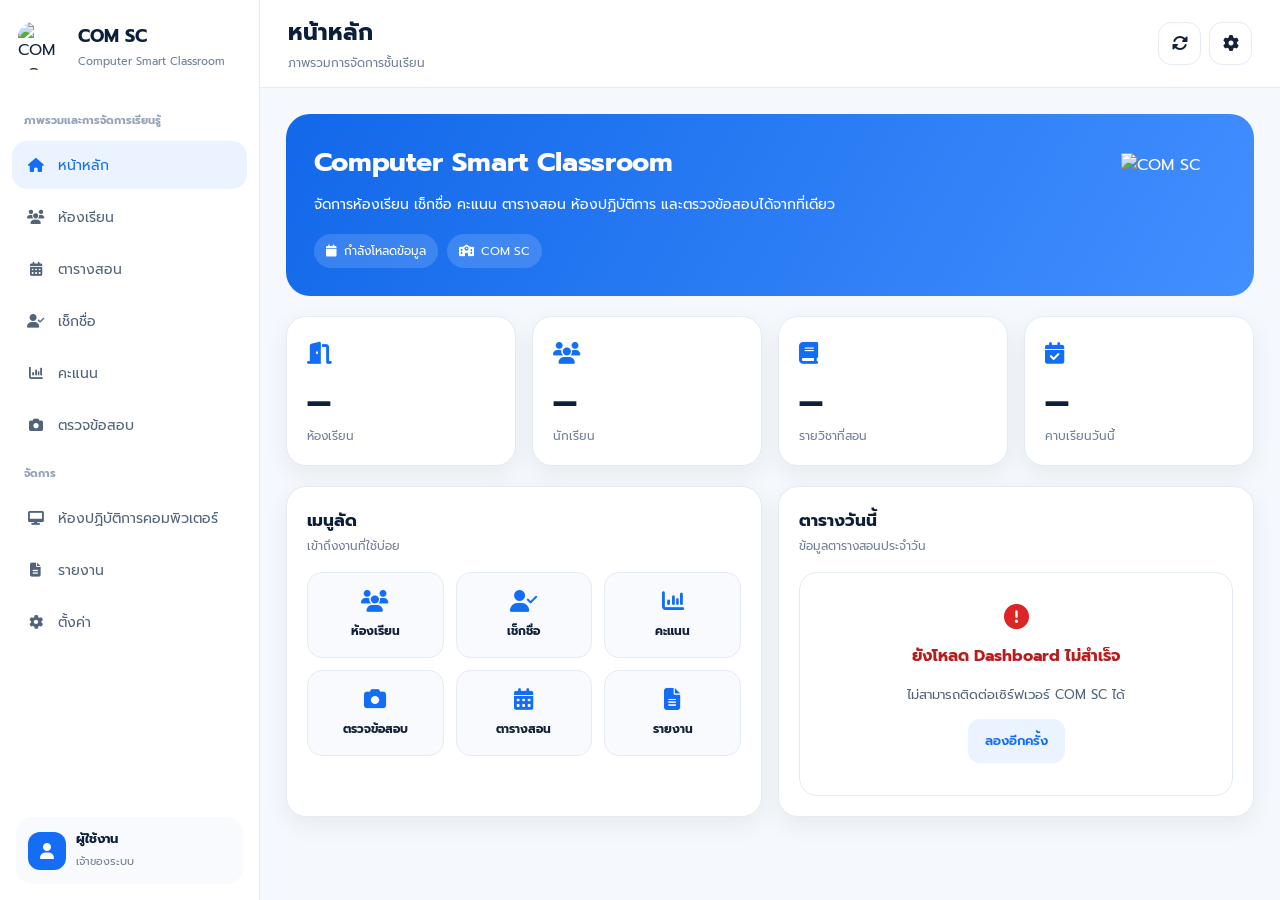
==== commit cf0665bf: "Update index.html" ====
--- a/index.html
+++ b/index.html
@@ -1,4 +1,3 @@
-
 <!DOCTYPE html>
 <html lang="th">
 <head>
@@ -6,14 +5,14 @@
 <meta name="viewport" content="width=device-width,initial-scale=1,viewport-fit=cover">
 <meta name="theme-color" content="#ffffff">
 <title>COM SC | Computer Smart Classroom</title>
-<link rel="preconnect" href="https://cdnjs.cloudflare.com">
+<link rel="preconnect" href="https://fonts.googleapis.com">
+<link rel="preconnect" href="https://fonts.gstatic.com" crossorigin>
+<link href="https://fonts.googleapis.com/css2?family=Prompt:wght@300;400;500;600;700;800&display=swap" rel="stylesheet">
 <link rel="stylesheet" href="https://cdnjs.cloudflare.com/ajax/libs/font-awesome/6.7.2/css/all.min.css">
-<link rel="stylesheet" href="./styles.css">
 <style>
 :root{
 --comsc-blue:#146EF5;
 --comsc-blue-soft:#EAF3FF;
---comsc-green:#66CC99;
 --comsc-navy:#0B1F3A;
 --comsc-text:#132238;
 --comsc-muted:#718096;
@@ -28,9 +27,10 @@
 min-height:100vh;
 background:var(--comsc-bg);
 color:var(--comsc-text);
-font-family:-apple-system,BlinkMacSystemFont,"Segoe UI","Noto Sans Thai",sans-serif
-}
-button,input{font:inherit}
+font-family:'Prompt',-apple-system,BlinkMacSystemFont,"Segoe UI",sans-serif;
+-webkit-font-smoothing:antialiased
+}
+button,input,select,textarea{font:inherit}
 button{cursor:pointer}
 button:disabled{opacity:.5;cursor:not-allowed}
 .app{min-height:100vh}
@@ -39,598 +39,180 @@
 inset:0 auto 0 0;
 width:var(--comsc-sidebar);
 background:#fff;
+color:var(--comsc-text);
 border-right:1px solid var(--comsc-line);
 z-index:40;
 display:flex;
 flex-direction:column
 }
-.brand{
-padding:22px 18px;
-display:flex;
-align-items:center;
-gap:12px
-}
-.brand-logo{
-width:48px;
-height:48px;
-border-radius:15px;
-object-fit:contain
-}
-.brand-text strong{
-display:block;
-font-size:18px;
-color:var(--comsc-navy)
-}
-.brand-text span{
-display:block;
-margin-top:3px;
-font-size:11px;
-color:var(--comsc-muted)
-}
-.side-scroll{
-padding:8px 12px;
-overflow:auto
-}
-.nav-label{
-padding:12px;
-font-size:11px;
-font-weight:700;
-color:#94A3B8
-}
+.brand{padding:22px 18px;display:flex;align-items:center;gap:12px}
+.brand-logo{width:48px;height:48px;border-radius:15px;object-fit:contain}
+.brand-text strong{display:block;font-size:18px;color:var(--comsc-navy)}
+.brand-text span{display:block;margin-top:3px;font-size:11px;color:var(--comsc-muted)}
+.side-scroll{padding:8px 12px;overflow:auto}
+.nav-label{padding:12px;font-size:11px;font-weight:700;color:#94A3B8}
 .nav-item{
-display:flex;
-align-items:center;
-gap:12px;
-width:100%;
-min-height:48px;
-padding:0 13px;
-margin-bottom:4px;
-border:0;
-border-radius:15px;
-background:transparent;
-color:#52647A;
-text-align:left
-}
-.nav-item i{
-width:21px;
-text-align:center
-}
-.nav-item.active,.nav-item:hover{
-background:var(--comsc-blue-soft);
-color:var(--comsc-blue)
-}
-.sidebar-footer{
-margin-top:auto;
-padding:16px
-}
-.sidebar-profile{
-padding:12px;
-border-radius:16px;
-background:#F8FAFD;
-display:flex;
-align-items:center;
-gap:10px
-}
-.avatar{
-width:38px;
-height:38px;
-background:var(--comsc-blue);
-border-radius:12px;
-color:#fff;
-display:grid;
-place-items:center
-}
-.profile-copy strong{
-display:block;
-font-size:13px
-}
-.profile-copy span{
-font-size:11px;
-color:var(--comsc-muted)
-}
-.main{
-margin-left:var(--comsc-sidebar);
-min-height:100vh
-}
+display:flex;align-items:center;gap:12px;width:100%;min-height:48px;
+padding:0 13px;margin-bottom:4px;border:0;border-radius:15px;
+background:transparent;color:#52647A;text-align:left;font-size:14px
+}
+.nav-item i{width:21px;text-align:center}
+.nav-item.active,.nav-item:hover{background:var(--comsc-blue-soft);color:var(--comsc-blue)}
+.sidebar-footer{margin-top:auto;padding:16px}
+.sidebar-profile{padding:12px;border-radius:16px;background:#F8FAFD;display:flex;align-items:center;gap:10px}
+.avatar{width:38px;height:38px;background:var(--comsc-blue);border-radius:12px;color:#fff;display:grid;place-items:center}
+.profile-copy strong{display:block;font-size:13px;color:var(--comsc-navy)}
+.profile-copy span{font-size:11px;color:var(--comsc-muted)}
+.main{margin-left:var(--comsc-sidebar);min-height:100vh}
 .topbar{
-height:88px;
-padding:15px 28px;
-background:#fff;
+height:88px;padding:15px 28px;background:#fff;
 border-bottom:1px solid var(--comsc-line);
-display:flex;
-align-items:center;
-justify-content:space-between;
-gap:14px
-}
-.topbar-left{
-display:flex;
-align-items:center;
-gap:12px
-}
-.page-title{
-font-size:23px;
-margin:0;
-color:var(--comsc-navy)
-}
-.page-subtitle{
-margin:4px 0 0;
-font-size:12px;
-color:var(--comsc-muted)
-}
+display:flex;align-items:center;justify-content:space-between;gap:14px
+}
+.topbar-left{display:flex;align-items:center;gap:12px}
+.page-title{font-size:23px;margin:0;color:var(--comsc-navy)}
+.page-subtitle{margin:4px 0 0;font-size:12px;color:var(--comsc-muted)}
 .top-actions{display:flex;gap:8px}
 .icon-btn{
-width:43px;
-height:43px;
-border:1px solid var(--comsc-line);
-border-radius:13px;
-background:#fff;
-color:var(--comsc-text)
-}
-.content{
-padding:26px;
-max-width:1500px;
-margin:auto
-}
+width:43px;height:43px;border:1px solid var(--comsc-line);border-radius:13px;
+background:#fff;color:var(--comsc-text)
+}
+.content{padding:26px;max-width:1500px;margin:auto}
 .view{display:none!important}
 .view.active{display:block!important}
-.hero{
-background:linear-gradient(120deg,#1268E9,#428FFF);
-border-radius:24px;
-padding:28px;
-color:#fff
-}
-.hero-content{
-display:flex;
-align-items:center;
-justify-content:space-between;
-gap:20px
-}
-.hero h2{
-font-size:27px;
-margin:0 0 10px;
-color:#fff
-}
-.hero p{
-font-size:14px;
-line-height:1.8;
-max-width:600px;
-color:#fff
-}
-.hero-logo{
-width:105px;
-height:105px;
-object-fit:contain
-}
-.hero-meta{
-display:flex;
-flex-wrap:wrap;
-gap:9px;
-margin-top:17px
-}
+.hero{background:linear-gradient(120deg,#1268E9,#428FFF);border-radius:24px;padding:28px;color:#fff}
+.hero-content{display:flex;align-items:center;justify-content:space-between;gap:20px}
+.hero h2{font-size:27px;margin:0 0 10px;color:#fff}
+.hero p{font-size:14px;line-height:1.8;max-width:600px;color:#fff;margin:0}
+.hero-logo{width:105px;height:105px;object-fit:contain}
+.hero-meta{display:flex;flex-wrap:wrap;gap:9px;margin-top:17px}
 .hero-chip{
-display:inline-flex;
-align-items:center;
-gap:7px;
-font-size:12px;
-padding:8px 12px;
-border-radius:20px;
-background:#ffffff25;
-color:#fff
-}
-.dashboard-stats{
-display:grid;
-grid-template-columns:repeat(4,minmax(0,1fr));
-gap:16px;
-margin:20px 0
-}
+display:inline-flex;align-items:center;gap:7px;font-size:12px;
+padding:8px 12px;border-radius:20px;background:#ffffff25;color:#fff
+}
+.dashboard-stats{display:grid;grid-template-columns:repeat(4,minmax(0,1fr));gap:16px;margin:20px 0}
 .dashboard-stat{
-min-height:145px;
-background:#fff!important;
-color:var(--comsc-text)!important;
-border:1px solid var(--comsc-line);
-border-radius:20px;
-padding:20px;
+min-height:145px;background:#fff;color:var(--comsc-text);
+border:1px solid var(--comsc-line);border-radius:20px;padding:20px;
 box-shadow:0 8px 25px #142d4810
 }
-.dashboard-stat .dashboard-stat-icon{
-font-size:22px;
-color:var(--comsc-blue)!important;
-margin-bottom:14px
-}
-.dashboard-stat .dashboard-stat-value{
-display:block;
-font-size:30px;
-font-weight:800;
-line-height:1.3;
-color:var(--comsc-navy)!important;
-opacity:1!important;
--webkit-text-fill-color:var(--comsc-navy)!important
-}
-.dashboard-stat .dashboard-stat-label{
-display:block;
-font-size:12px;
-color:var(--comsc-muted)!important;
-margin-top:4px
-}
-.grid-main{
-display:grid;
-grid-template-columns:1fr 1fr;
-gap:16px
-}
+.dashboard-stat-icon{font-size:22px;color:var(--comsc-blue);margin-bottom:14px}
+.dashboard-stat-value{display:block;font-size:30px;font-weight:800;line-height:1.3;color:var(--comsc-navy)}
+.dashboard-stat-label{display:block;font-size:12px;color:var(--comsc-muted);margin-top:4px}
+.grid-main{display:grid;grid-template-columns:1fr 1fr;gap:16px}
 .comsc-panel{
-background:#fff;
-border:1px solid var(--comsc-line);
-border-radius:20px;
-padding:20px;
-box-shadow:0 8px 25px #142d4810
-}
-.comsc-panel-head{
-display:flex;
-align-items:center;
-justify-content:space-between;
-margin-bottom:17px
-}
-.comsc-panel-head h3{
-margin:0;
-font-size:17px;
-color:var(--comsc-navy)
-}
-.comsc-panel-head p{
-color:var(--comsc-muted);
-font-size:12px;
-margin:4px 0
-}
-.quick-grid{
-display:grid;
-grid-template-columns:repeat(3,1fr);
-gap:12px
-}
+background:#fff;border:1px solid var(--comsc-line);border-radius:20px;
+padding:20px;box-shadow:0 8px 25px #142d4810
+}
+.comsc-panel-head{display:flex;align-items:center;justify-content:space-between;margin-bottom:17px}
+.comsc-panel-head h3{margin:0;font-size:17px;color:var(--comsc-navy)}
+.comsc-panel-head p{color:var(--comsc-muted);font-size:12px;margin:4px 0 0}
+.quick-grid{display:grid;grid-template-columns:repeat(3,1fr);gap:12px}
 .quick{
-border:1px solid var(--comsc-line);
-background:#F8FAFD;
-border-radius:15px;
-padding:17px 8px;
-color:var(--comsc-text);
-display:flex;
-flex-direction:column;
-align-items:center;
-gap:10px
-}
-.quick:hover{
-border-color:#bdd6ff;
-background:#F0F6FF
-}
-.quick i{
-font-size:22px;
-color:var(--comsc-blue)
-}
+border:1px solid var(--comsc-line);background:#F8FAFD;border-radius:15px;
+padding:17px 8px;color:var(--comsc-text);display:flex;flex-direction:column;align-items:center;gap:10px
+}
+.quick:hover{border-color:#bdd6ff;background:#F0F6FF}
+.quick i{font-size:22px;color:var(--comsc-blue)}
 .quick strong{font-size:12px}
-.module-header{
-display:flex;
-align-items:center;
-justify-content:space-between;
-gap:12px;
-margin-bottom:20px
-}
-.module-header h2{
-margin:0 0 5px;
-font-size:23px;
-color:var(--comsc-navy)
-}
-.module-header p{
-font-size:13px;
-color:var(--comsc-muted);
-margin:0
-}
+.module-header{display:flex;align-items:center;justify-content:space-between;gap:12px;margin-bottom:20px}
+.module-header h2{margin:0 0 5px;font-size:23px;color:var(--comsc-navy)}
+.module-header p{font-size:13px;color:var(--comsc-muted);margin:0}
 .primary-btn,.secondary-btn{
-border:0;
-border-radius:12px;
-padding:11px 17px;
-display:inline-flex;
-align-items:center;
-justify-content:center;
-gap:8px;
-font-weight:600;
-font-size:13px
-}
-.primary-btn{
-background:var(--comsc-blue);
-color:#fff
-}
-.secondary-btn{
-background:var(--comsc-blue-soft);
-color:var(--comsc-blue)
-}
+border:0;border-radius:12px;padding:11px 17px;display:inline-flex;
+align-items:center;justify-content:center;gap:8px;font-weight:600;font-size:13px;
+text-decoration:none
+}
+.primary-btn{background:var(--comsc-blue);color:#fff}
+.secondary-btn{background:var(--comsc-blue-soft);color:var(--comsc-blue)}
 .module-placeholder,.comsc-empty,.comsc-loading,.comsc-error,.classroom-notice{
-text-align:center;
-padding:32px;
-background:#fff;
-border:1px solid var(--comsc-line);
-border-radius:18px;
-color:#52647A;
-line-height:1.7
-}
-.module-placeholder i,.comsc-empty i{
-display:block;
-font-size:28px;
-color:var(--comsc-blue);
-margin-bottom:15px
-}
+text-align:center;padding:32px;background:#fff;border:1px solid var(--comsc-line);
+border-radius:18px;color:#52647A;line-height:1.7
+}
+.module-placeholder i,.comsc-empty i{display:block;font-size:28px;color:var(--comsc-blue);margin-bottom:15px}
 .module-placeholder h3{margin:8px}
-.module-placeholder p{font-size:13px}
-.comsc-error i{
-font-size:25px;
-color:#DC2626
-}
-.comsc-error strong{
-display:block;
-margin:8px 0;
-color:#B91C1C
-}
-.comsc-error p{
-font-size:13px;
-overflow-wrap:anywhere
-}
-.schedule-item{
-padding:14px 0;
-border-bottom:1px solid var(--comsc-line);
-display:flex;
-gap:15px
-}
+.module-placeholder p{font-size:13px;margin:6px 0 16px}
+.comsc-error i{font-size:25px;color:#DC2626}
+.comsc-error strong{display:block;margin:8px 0;color:#B91C1C}
+.comsc-error p{font-size:13px;overflow-wrap:anywhere}
+.schedule-item{padding:14px 0;border-bottom:1px solid var(--comsc-line);display:flex;gap:15px}
 .schedule-period{min-width:90px}
-.schedule-period strong,.schedule-info strong{
-display:block;
-font-size:13px
-}
-.schedule-period span,.schedule-info span{
-font-size:12px;
-color:var(--comsc-muted)
-}
-.classroom-summary{
-font-size:13px;
-color:#64748B;
-margin-bottom:17px
-}
-.classroom-grid{
-display:grid;
-grid-template-columns:repeat(3,minmax(0,1fr));
-gap:16px
-}
+.schedule-period strong,.schedule-info strong{display:block;font-size:13px}
+.schedule-period span,.schedule-info span{font-size:12px;color:var(--comsc-muted)}
+.classroom-summary{font-size:13px;color:#64748B;margin-bottom:17px}
+.classroom-grid{display:grid;grid-template-columns:repeat(3,minmax(0,1fr));gap:16px}
 .classroom-tile{
-width:100%;
-text-align:left;
-background:#fff;
-border:1px solid var(--comsc-line);
-border-radius:20px;
-padding:20px;
-color:var(--comsc-text);
-box-shadow:0 8px 25px #142d4810;
+width:100%;text-align:left;background:#fff;border:1px solid var(--comsc-line);
+border-radius:20px;padding:20px;color:var(--comsc-text);box-shadow:0 8px 25px #142d4810;
 transition:transform .15s,border-color .15s
 }
-.classroom-tile:hover{
-transform:translateY(-2px);
-border-color:var(--comsc-blue)
-}
-.classroom-tile-head{
-display:flex;
-justify-content:space-between;
-align-items:center
-}
+.classroom-tile:hover{transform:translateY(-2px);border-color:var(--comsc-blue)}
+.classroom-tile-head{display:flex;justify-content:space-between;align-items:center}
 .classroom-tile-icon{
-width:49px;
-height:49px;
-display:grid;
-place-items:center;
-background:var(--comsc-blue-soft);
-color:var(--comsc-blue);
-border-radius:15px;
-font-size:20px
-}
-.classroom-tile h3{
-font-size:20px;
-margin:17px 0 6px;
-color:var(--comsc-navy)
-}
-.classroom-tile p{
-font-size:13px;
-color:var(--comsc-muted);
-margin:0
-}
-.classroom-tile-foot{
-display:flex;
-justify-content:space-between;
-margin-top:18px;
-color:var(--comsc-blue);
-font-size:13px;
-font-weight:700
-}
-.classroom-roster{
-margin-top:18px;
-background:#fff;
-border:1px solid var(--comsc-line);
-border-radius:20px;
-padding:22px
-}
+width:49px;height:49px;display:grid;place-items:center;background:var(--comsc-blue-soft);
+color:var(--comsc-blue);border-radius:15px;font-size:20px
+}
+.classroom-tile h3{font-size:20px;margin:17px 0 6px;color:var(--comsc-navy)}
+.classroom-tile p{font-size:13px;color:var(--comsc-muted);margin:0}
+.classroom-tile-foot{display:flex;justify-content:space-between;margin-top:18px;color:var(--comsc-blue);font-size:13px;font-weight:700}
+.classroom-roster{margin-top:18px;background:#fff;border:1px solid var(--comsc-line);border-radius:20px;padding:22px}
 .classroom-roster[hidden]{display:none!important}
-.classroom-roster-top{
-display:flex;
-align-items:end;
-justify-content:space-between;
-gap:14px;
-flex-wrap:wrap
-}
-.classroom-roster-top h3{
-font-size:22px;
-margin:16px 0 5px;
-color:var(--comsc-navy)
-}
-.classroom-roster-top p{
-font-size:13px;
-color:var(--comsc-muted);
-margin:0
-}
-.classroom-roster-tools{
-display:flex;
-gap:8px;
-flex-wrap:wrap
-}
-.classroom-roster-tools input{
-padding:11px 13px;
-border:1px solid var(--comsc-line);
-border-radius:12px;
-min-width:200px
-}
-.roster-table-wrap{
-overflow:auto;
-margin-top:18px
-}
-.roster-table{
-border-collapse:collapse;
-width:100%;
-font-size:13px
-}
-.roster-table th,.roster-table td{
-text-align:left;
-padding:14px 12px;
-border-bottom:1px solid var(--comsc-line)
-}
-.roster-table th{
-background:#F8FAFD;
-color:#52647A;
-white-space:nowrap
-}
+.classroom-roster-top{display:flex;align-items:end;justify-content:space-between;gap:14px;flex-wrap:wrap}
+.classroom-roster-top h3{font-size:22px;margin:16px 0 5px;color:var(--comsc-navy)}
+.classroom-roster-top p{font-size:13px;color:var(--comsc-muted);margin:0}
+.classroom-roster-tools{display:flex;gap:8px;flex-wrap:wrap}
+.classroom-roster-tools input{padding:11px 13px;border:1px solid var(--comsc-line);border-radius:12px;min-width:200px}
+.roster-table-wrap{overflow:auto;margin-top:18px}
+.roster-table{border-collapse:collapse;width:100%;font-size:13px}
+.roster-table th,.roster-table td{text-align:left;padding:14px 12px;border-bottom:1px solid var(--comsc-line)}
+.roster-table th{background:#F8FAFD;color:#52647A;white-space:nowrap}
 .roster-table td{color:var(--comsc-text)}
-.roster-count{
-font-size:12px;
-color:var(--comsc-muted);
-margin-top:12px
-}
-.scanner-layout{
-display:grid;
-grid-template-columns:1.4fr 1fr;
-gap:18px
-}
-.camera-card,.scanner-side{
-background:#fff;
-padding:18px;
-border-radius:20px;
-border:1px solid var(--comsc-line)
-}
+.roster-count{font-size:12px;color:var(--comsc-muted);margin-top:12px}
+.scanner-layout{display:grid;grid-template-columns:1.4fr 1fr;gap:18px}
+.camera-card,.scanner-side{background:#fff;padding:18px;border-radius:20px;border:1px solid var(--comsc-line)}
 .camera-box{
-position:relative;
-aspect-ratio:16/10;
-background:#101827;
-border-radius:15px;
-overflow:hidden;
-display:flex;
-align-items:center;
-justify-content:center
-}
-#camera-video{
-width:100%;
-height:100%;
-object-fit:contain
-}
+position:relative;aspect-ratio:16/10;background:#101827;border-radius:15px;
+overflow:hidden;display:flex;align-items:center;justify-content:center
+}
+#camera-video{width:100%;height:100%;object-fit:contain}
 .camera-placeholder{
-position:absolute;
-inset:0;
-display:flex;
-flex-direction:column;
-justify-content:center;
-align-items:center;
-gap:10px;
-color:#fff;
-background:#101827
+position:absolute;inset:0;display:flex;flex-direction:column;justify-content:center;
+align-items:center;gap:10px;color:#fff;background:#101827
 }
 .camera-placeholder.hidden{display:none}
 .camera-status{
-position:absolute;
-bottom:12px;
-left:12px;
-background:#ffffffec;
-padding:6px 11px;
-border-radius:9px;
-font-size:12px
+position:absolute;bottom:12px;left:12px;background:#ffffffec;padding:6px 11px;
+border-radius:9px;font-size:12px;color:#334155
 }
 .camera-status.success{color:#087D4A}
-.camera-error{
-display:none;
-font-size:12px;
-color:#DC2626;
-margin-top:12px
-}
+.camera-error{display:none;font-size:12px;color:#DC2626;margin-top:12px}
 .camera-error.show{display:block}
-.scanner-side{
-display:flex;
-flex-direction:column;
-gap:12px
-}
-.scan-result{
-padding:18px;
-border-radius:15px;
-background:#F5F8FC
-}
-.scan-result small,.scan-result span{
-display:block;
-color:var(--comsc-muted)
-}
-.scan-result strong{
-display:block;
-font-size:30px;
-margin:8px 0
-}
-.info-box{
-padding:14px;
-font-size:12px;
-color:#64748B;
-background:#F8FAFD;
-border-radius:12px;
-line-height:1.7
-}
+.scanner-side{display:flex;flex-direction:column;gap:12px}
+.scan-result{padding:18px;border-radius:15px;background:#F5F8FC}
+.scan-result small,.scan-result span{display:block;color:var(--comsc-muted)}
+.scan-result strong{display:block;font-size:30px;margin:8px 0}
+.info-box{padding:14px;font-size:12px;color:#64748B;background:#F8FAFD;border-radius:12px;line-height:1.7}
 .bottom-nav,.mobile-menu,.backdrop{display:none}
 @media(max-width:1100px){
 .dashboard-stats{grid-template-columns:repeat(2,1fr)}
 .classroom-grid{grid-template-columns:repeat(2,1fr)}
 }
 @media(max-width:850px){
-.sidebar{
-transform:translateX(-100%);
-transition:transform .2s
-}
+.sidebar{transform:translateX(-100%);transition:transform .2s}
 .sidebar.open{transform:translateX(0)}
 .main{margin-left:0}
 .mobile-menu{display:block}
-.backdrop.show{
-display:block;
-position:fixed;
-inset:0;
-background:#0007;
-z-index:30
-}
+.backdrop.show{display:block;position:fixed;inset:0;background:#0007;z-index:30}
 .content{padding:18px 18px 105px}
 .grid-main,.scanner-layout{grid-template-columns:1fr}
 .bottom-nav{
-position:fixed;
-bottom:0;
-left:0;
-right:0;
-display:flex;
-background:#fff;
-border-top:1px solid var(--comsc-line);
-z-index:20;
+position:fixed;bottom:0;left:0;right:0;display:flex;background:#fff;
+border-top:1px solid var(--comsc-line);z-index:20;
 padding:7px 4px max(9px,env(safe-area-inset-bottom))
 }
 .bottom-item{
-flex:1;
-border:0;
-background:transparent;
-color:#718096;
-display:flex;
-flex-direction:column;
-align-items:center;
-gap:4px;
-font-size:10px;
-padding:7px 0
+flex:1;border:0;background:transparent;color:#718096;display:flex;
+flex-direction:column;align-items:center;gap:4px;font-size:10px;padding:7px 0
 }
 .bottom-item i{font-size:20px}
 .bottom-item.active{color:var(--comsc-blue)}
@@ -643,7 +225,7 @@
 .hero-logo{width:65px;height:65px}
 .dashboard-stats{gap:10px}
 .dashboard-stat{padding:15px}
-.dashboard-stat .dashboard-stat-value{font-size:26px}
+.dashboard-stat-value{font-size:26px}
 .classroom-grid{grid-template-columns:1fr}
 .classroom-roster{padding:14px}
 .classroom-roster-tools{width:100%}
@@ -700,6 +282,7 @@
 </div>
 </header>
 <div class="content">
+
 <section id="view-dashboard" class="view active">
 <div class="hero">
 <div class="hero-content">
@@ -763,6 +346,7 @@
 </div>
 </div>
 </section>
+
 <section id="view-classrooms" class="view">
 <div class="module-header">
 <div>
@@ -796,6 +380,7 @@
 <div id="roster-result"></div>
 </div>
 </section>
+
 <section id="view-schedule" class="view">
 <div class="module-header">
 <div><h2>ตารางสอน</h2><p>รายวิชาและตารางสอนแยกจากกลุ่มห้องเรียน</p></div>
@@ -803,19 +388,11 @@
 <div class="module-placeholder">
 <i class="fa-solid fa-calendar-days"></i>
 <h3>ตารางสอน</h3>
-<p>จะเชื่อมโมดูลตารางสอนในขั้นตอนถัดไป</p>
+<p>หน้านี้ยังไม่เปิดบนเว็บใหม่<br>แก้ไขตารางสอนได้ที่ระบบ Apps Script เดิม</p>
+<a class="primary-btn" id="legacy-link-schedule" target="_blank" rel="noopener"><i class="fa-solid fa-arrow-up-right-from-square"></i> เปิดระบบเดิม</a>
 </div>
 </section>
-<section id="view-attendance" class="view">
-<div class="module-header">
-<div><h2>เช็กชื่อ</h2><p>บันทึกการมาเรียนของนักเรียน</p></div>
-</div>
-<div class="module-placeholder">
-<i class="fa-solid fa-user-check"></i>
-<h3>เช็กชื่อ</h3>
-<p>จะเชื่อมระบบเช็กชื่อในขั้นตอนถัดไป</p>
-</div>
-</section>
+
 <section id="view-scores" class="view">
 <div class="module-header">
 <div><h2>คะแนน</h2><p>บันทึกคะแนนกิจกรรมและการสอบ</p></div>
@@ -823,9 +400,23 @@
 <div class="module-placeholder">
 <i class="fa-solid fa-chart-column"></i>
 <h3>คะแนน</h3>
-<p>จะเชื่อมระบบคะแนนในขั้นตอนถัดไป</p>
+<p>หน้านี้ยังไม่เปิดบนเว็บใหม่<br>บันทึกคะแนนได้ที่ระบบ Apps Script เดิม</p>
+<a class="primary-btn" id="legacy-link-scores" target="_blank" rel="noopener"><i class="fa-solid fa-arrow-up-right-from-square"></i> เปิดระบบเดิม</a>
 </div>
 </section>
+
+<section id="view-settings" class="view">
+<div class="module-header">
+<div><h2>ตั้งค่า</h2><p>การตั้งค่าระบบ</p></div>
+</div>
+<div class="module-placeholder">
+<i class="fa-solid fa-gear"></i>
+<h3>ตั้งค่า</h3>
+<p>ตั้งปีการศึกษาและภาคเรียนได้ที่ระบบ Apps Script เดิม<br>เว็บนี้ใช้รหัสเชื่อมต่อที่เก็บไว้ในเครื่องนี้</p>
+<a class="primary-btn" id="legacy-link-settings" target="_blank" rel="noopener"><i class="fa-solid fa-arrow-up-right-from-square"></i> เปิดระบบเดิม</a>
+</div>
+</section>
+
 <section id="view-scanner" class="view">
 <div class="module-header">
 <div>
@@ -853,41 +444,12 @@
 </div>
 <button id="camera-start" class="primary-btn" onclick="startCamera()"><i class="fa-solid fa-video"></i> เปิดกล้อง</button>
 <button id="camera-stop" class="secondary-btn" onclick="stopCamera()" disabled><i class="fa-solid fa-video-slash"></i> ปิดกล้อง</button>
-<div class="info-box">การเปิดกล้องพร้อมใช้งาน ส่วนการอ่านคำตอบและคำนวณคะแนนจะเชื่อมต่อในขั้นตอนถัดไป</div>
+<div class="info-box">เปิดกล้องได้แล้ว ส่วนการอ่านคำตอบและคำนวณคะแนนจะเชื่อมต่อในขั้นตอนถัดไป</div>
 <div id="camera-error" class="camera-error"></div>
 </div>
 </div>
 </section>
-<section id="view-lab" class="view">
-<div class="module-header">
-<div><h2>ห้องปฏิบัติการคอมพิวเตอร์</h2><p>บันทึกการใช้งานห้องคอมพิวเตอร์</p></div>
-</div>
-<div class="module-placeholder">
-<i class="fa-solid fa-desktop"></i>
-<h3>ห้องปฏิบัติการ</h3>
-<p>จะเชื่อมข้อมูลในขั้นตอนถัดไป</p>
-</div>
-</section>
-<section id="view-reports" class="view">
-<div class="module-header">
-<div><h2>รายงาน</h2><p>สรุปข้อมูลสำหรับตรวจสอบและพิมพ์</p></div>
-</div>
-<div class="module-placeholder">
-<i class="fa-solid fa-file-lines"></i>
-<h3>รายงาน</h3>
-<p>จะเชื่อมรายงานในขั้นตอนถัดไป</p>
-</div>
-</section>
-<section id="view-settings" class="view">
-<div class="module-header">
-<div><h2>ตั้งค่า</h2><p>การตั้งค่าระบบ</p></div>
-</div>
-<div class="module-placeholder">
-<i class="fa-solid fa-gear"></i>
-<h3>ตั้งค่า</h3>
-<p>ระบบยังคงใช้ Access Key ที่ตั้งค่าไว้เดิม</p>
-</div>
-</section>
+
 </div>
 </main>
 <nav class="bottom-nav">
@@ -898,40 +460,51 @@
 <button class="bottom-item" onclick="openSidebar()"><i class="fa-solid fa-grip"></i>เพิ่มเติม</button>
 </nav>
 </div>
+
 <script>
 'use strict';
+
+/* ===== ตั้งค่าที่แก้ได้ ===== */
+// ชื่อไฟล์หน้าเช็กชื่อ/ห้องคอม/รายงาน (ไฟล์ HTML อีกอันใน GitHub)
+const OPS_PAGE='operations.html';
+// ลิงก์ระบบ Apps Script เดิม
+const LEGACY_URL='https://script.google.com/macros/s/AKfycbyv4oCDPowBc20wyRN5RccBCE2bYMdoljSgG9KBHFFB3yZg1k8ZMwP4JEiRyBvbWcaN/exec';
+/* ========================= */
+
+// เมนูที่เปิดเป็นไฟล์แยก
+const EXTERNAL_PAGES={
+attendance:OPS_PAGE,
+lab:OPS_PAGE,
+reports:OPS_PAGE
+};
+
 const VIEW_META={
 dashboard:{title:'หน้าหลัก',subtitle:'ภาพรวมการจัดการชั้นเรียน'},
 classrooms:{title:'ห้องเรียน',subtitle:'ข้อมูลห้องเรียนและรายชื่อนักเรียน'},
 schedule:{title:'ตารางสอน',subtitle:'รายวิชาและตารางประจำสัปดาห์'},
-attendance:{title:'เช็กชื่อ',subtitle:'บันทึกการมาเรียน'},
 scores:{title:'คะแนน',subtitle:'บันทึกและสรุปคะแนน'},
 scanner:{title:'ตรวจข้อสอบ',subtitle:'เปิดกล้องและสแกนกระดาษคำตอบ'},
-lab:{title:'ห้องปฏิบัติการคอมพิวเตอร์',subtitle:'บันทึกการใช้งานห้องปฏิบัติการ'},
-reports:{title:'รายงาน',subtitle:'สรุปและพิมพ์รายงาน'},
 settings:{title:'ตั้งค่า',subtitle:'การตั้งค่าระบบ'}
 };
 let currentView='dashboard';
 let cameraStream=null;
 let dashboardLoaded=false;
 let dashboardLoading=false;
-function el(id){
-return document.getElementById(id);
-}
-function setText(id,value){
-const target=el(id);
-if(target)target.textContent=value??'';
-}
+function el(id){return document.getElementById(id)}
+function setText(id,value){const t=el(id);if(t)t.textContent=value??''}
 function escapeHtml(value){
-return String(value??'').replace(/[&<>"']/g,c=>({
-'&':'&amp;',
-'<':'&lt;',
-'>':'&gt;',
-'"':'&quot;',
-"'":'&#39;'
-}[c]));
-}
+return String(value??'').replace(/[&<>"']/g,c=>({'&':'&amp;','<':'&lt;','>':'&gt;','"':'&quot;',"'":'&#39;'}[c]));
+}
+['schedule','scores','settings'].forEach(name=>{
+const link=el('legacy-link-'+name);
+if(link)link.href=LEGACY_URL;
+});
 function navigate(view){
+if(EXTERNAL_PAGES[view]){
+stopCamera();
+window.location.href=EXTERNAL_PAGES[view];
+return;
+}
 if(!VIEW_META[view])return;
 if(currentView==='scanner'&&view!=='scanner')stopCamera();
 currentView=view;
@@ -1023,7 +596,7 @@
 '<div class="comsc-empty">'+
 '<i class="fa-solid fa-calendar-days"></i>'+
 '<strong>ยังไม่ได้เชื่อมข้อมูลตารางสอนวันนี้</strong>'+
-'<p style="font-size:12px">ข้อมูล Bootstrap ปัจจุบันยังไม่มีรายการคาบเรียนประจำวัน</p>'+
+'<p style="font-size:12px">ข้อมูลที่ได้รับยังไม่มีรายการคาบเรียนประจำวัน</p>'+
 '</div>';
 }
 dashboardLoaded=true;
@@ -1087,11 +660,7 @@
 try{
 cameraStream=await navigator.mediaDevices.getUserMedia({
 audio:false,
-video:{
-facingMode:{ideal:'environment'},
-width:{ideal:1920},
-height:{ideal:1080}
-}
+video:{facingMode:{ideal:'environment'},width:{ideal:1920},height:{ideal:1080}}
 });
 }catch(firstError){
 cameraStream=await navigator.mediaDevices.getUserMedia({audio:false,video:true});
@@ -1129,22 +698,8 @@
 (function(){
 'use strict';
 const $=id=>document.getElementById(id);
-const esc=value=>String(value??'').replace(/[&<>"']/g,c=>({
-'&':'&amp;',
-'<':'&lt;',
-'>':'&gt;',
-'"':'&quot;',
-"'":'&#39;'
-}[c]));
-const state={
-rooms:[],
-students:[],
-selectedRoom:null,
-loaded:false,
-loading:false,
-rosterToken:0,
-loadPromise:null
-};
+const esc=value=>String(value??'').replace(/[&<>"']/g,c=>({'&':'&amp;','<':'&lt;','>':'&gt;','"':'&quot;',"'":'&#39;'}[c]));
+const state={rooms:[],students:[],selectedRoom:null,loaded:false,loading:false,rosterToken:0,loadPromise:null};
 function field(item,keys,fallback=''){
 if(!item||typeof item!=='object')return fallback;
 for(const key of keys){
@@ -1157,13 +712,9 @@
 let result=value;
 for(let i=0;i<3;i++){
 if(!result||typeof result!=='object'||Array.isArray(result))break;
-if(result.data&&typeof result.data==='object'){
-result=result.data;
-}else if(result.result&&typeof result.result==='object'){
-result=result.result;
-}else{
-break;
-}
+if(result.data&&typeof result.data==='object'){result=result.data}
+else if(result.result&&typeof result.result==='object'){result=result.result}
+else{break}
 }
 return result;
 }
@@ -1176,12 +727,8 @@
 }
 return [];
 }
-function roomId(room){
-return String(field(room,['id','classId','ClassID','classroomId','ClassroomID'],''));
-}
-function roomName(room){
-return String(field(room,['className','ClassName','classLabel','ClassLabel','name','Name','level','Level'],'ห้องเรียน'));
-}
+function roomId(room){return String(field(room,['id','classId','ClassID','classroomId','ClassroomID'],''))}
+function roomName(room){return String(field(room,['className','ClassName','classLabel','ClassLabel','name','Name','level','Level'],'ห้องเรียน'))}
 function studentName(student){
 const full=field(student,['fullName','FullName','studentName','StudentName'],'');
 if(full)return String(full);
@@ -1191,12 +738,8 @@
 field(student,['lastName','LastName'],'')
 ].filter(Boolean).join(' ').trim();
 }
-function studentNumber(student,index){
-return field(student,['studentNo','StudentNo','studentNumber','StudentNumber'],index+1);
-}
-function studentId(student){
-return field(student,['studentId','StudentID','studentCode','StudentCode'],'—');
-}
+function studentNumber(student,index){return field(student,['studentNo','StudentNo','studentNumber','StudentNumber'],index+1)}
+function studentId(student){return field(student,['studentCode','StudentCode'],'—')}
 function notice(message,icon='fa-spinner fa-spin'){
 return '<div class="classroom-notice">'+
 '<i class="fa-solid '+icon+'" style="font-size:23px;color:#146EF5"></i>'+
@@ -1242,130 +785,4 @@
 '<p>'+countText+'</p>'+
 '<div class="classroom-tile-foot">'+
 '<span>ดูรายชื่อนักเรียน</span>'+
-'<i class="fa-solid fa-arrow-right"></i>'+
-'</div>'+
-'</button>';
-}).join('');
-grid.querySelectorAll('[data-room-index]').forEach(button=>{
-button.addEventListener('click',()=>{
-window.openCOMSCRoster(Number(button.dataset.roomIndex));
-});
-});
-}
-window.loadCOMSCClassrooms=async function(force=false){
-if(state.loading)return state.loadPromise;
-if(state.loaded&&!force)return;
-state.loading=true;
-state.loaded=false;
-state.selectedRoom=null;
-++state.rosterToken;
-$('classroom-roster').hidden=true;
-$('classroom-grid').style.display='grid';
-$('classroom-grid').innerHTML=notice('กำลังโหลดข้อมูลห้องเรียนจากระบบจริง...');
-$('classroom-summary').textContent='กำลังเชื่อมต่อข้อมูลห้องเรียน';
-state.loadPromise=(async()=>{
-try{
-const data=await apiClassrooms();
-if(data?.success===false){
-throw new Error(data.error?.message||data.message||'ไม่สามารถโหลดข้อมูลได้');
-}
-state.rooms=readArray(data,['classrooms','Classrooms']);
-state.loaded=true;
-const total=state.rooms.reduce((sum,room)=>{
-return sum+Number(room.studentCount||0);
-},0);
-$('classroom-summary').textContent=
-'ห้องเรียนทั้งหมด '+state.rooms.length+' ห้อง · นักเรียนตามทะเบียน '+total+' คน';
-renderClassrooms();
-}catch(error){
-console.error('COM SC classrooms:',error);
-state.loaded=false;
-$('classroom-summary').textContent='เชื่อมต่อข้อมูลห้องเรียนไม่สำเร็จ';
-$('classroom-grid').innerHTML=errorHtml(error);
-}finally{
-state.loading=false;
-state.loadPromise=null;
-}
-})();
-return state.loadPromise;
-};
-window.openCOMSCRoster=async function(index){
-const room=state.rooms[index];
-if(!room)return;
-state.selectedRoom=room;
-const token=++state.rosterToken;
-$('classroom-grid').style.display='none';
-$('classroom-roster').hidden=false;
-$('roster-title').textContent=roomName(room);
-$('roster-description').textContent='กำลังโหลดรายชื่อนักเรียน';
-$('roster-search').value='';
-$('roster-result').innerHTML=notice('กำลังโหลดรายชื่อนักเรียน...');
-try{
-const id=roomId(room);
-if(!id)throw new Error('ไม่พบรหัสห้องเรียนในข้อมูล API');
-const data=await apiStudents(id);
-if(token!==state.rosterToken)return;
-if(data?.success===false){
-throw new Error(data.error?.message||data.message||'ไม่สามารถโหลดรายชื่อได้');
-}
-state.students=readArray(data,['students','Students']);
-$('roster-description').textContent=
-'นักเรียนทั้งหมด '+state.students.length+' คน';
-window.filterCOMSCRoster('');
-}catch(error){
-if(token!==state.rosterToken)return;
-console.error('COM SC students:',error);
-$('roster-description').textContent='โหลดรายชื่อนักเรียนไม่สำเร็จ';
-$('roster-result').innerHTML=errorHtml(error);
-}
-};
-window.closeCOMSCRoster=function(){
-++state.rosterToken;
-state.selectedRoom=null;
-state.students=[];
-$('classroom-roster').hidden=true;
-$('classroom-grid').style.display='grid';
-};
-window.reloadCOMSCRoster=function(){
-if(!state.selectedRoom)return;
-const index=state.rooms.indexOf(state.selectedRoom);
-if(index>=0)window.openCOMSCRoster(index);
-};
-window.filterCOMSCRoster=function(query=''){
-const q=String(query).trim().toLocaleLowerCase();
-const students=state.students.map((student,index)=>({
-student,index
-})).filter(({student,index})=>{
-const text=[
-studentName(student),
-studentNumber(student,index),
-studentId(student)
-].join(' ').toLocaleLowerCase();
-return text.includes(q);
-});
-if(!students.length){
-$('roster-result').innerHTML=notice(
-q?'ไม่พบนักเรียนที่ตรงกับคำค้นหา':'ยังไม่มีรายชื่อนักเรียนในห้องนี้',
-'fa-users'
-);
-return;
-}
-const rows=students.map(({student,index})=>{
-return '<tr>'+
-'<td>'+esc(studentNumber(student,index))+'</td>'+
-'<td>'+esc(studentName(student)||'ไม่ระบุชื่อ')+'</td>'+
-'<td>'+esc(studentId(student))+'</td>'+
-'</tr>';
-}).join('');
-$('roster-result').innerHTML=
-'<div class="roster-table-wrap">'+
-'<table class="roster-table">'+
-'<thead><tr><th>เลขที่</th><th>ชื่อ–นามสกุล</th><th>รหัสนักเรียน</th></tr></thead>'+
-'<tbody>'+rows+'</tbody>'+
-'</table></div>'+
-'<div class="roster-count">แสดง '+students.length+' จาก '+state.students.length+' คน</div>';
-};
-})();
-</script>
-</body>
-</html>
+'<i class="fa-solid
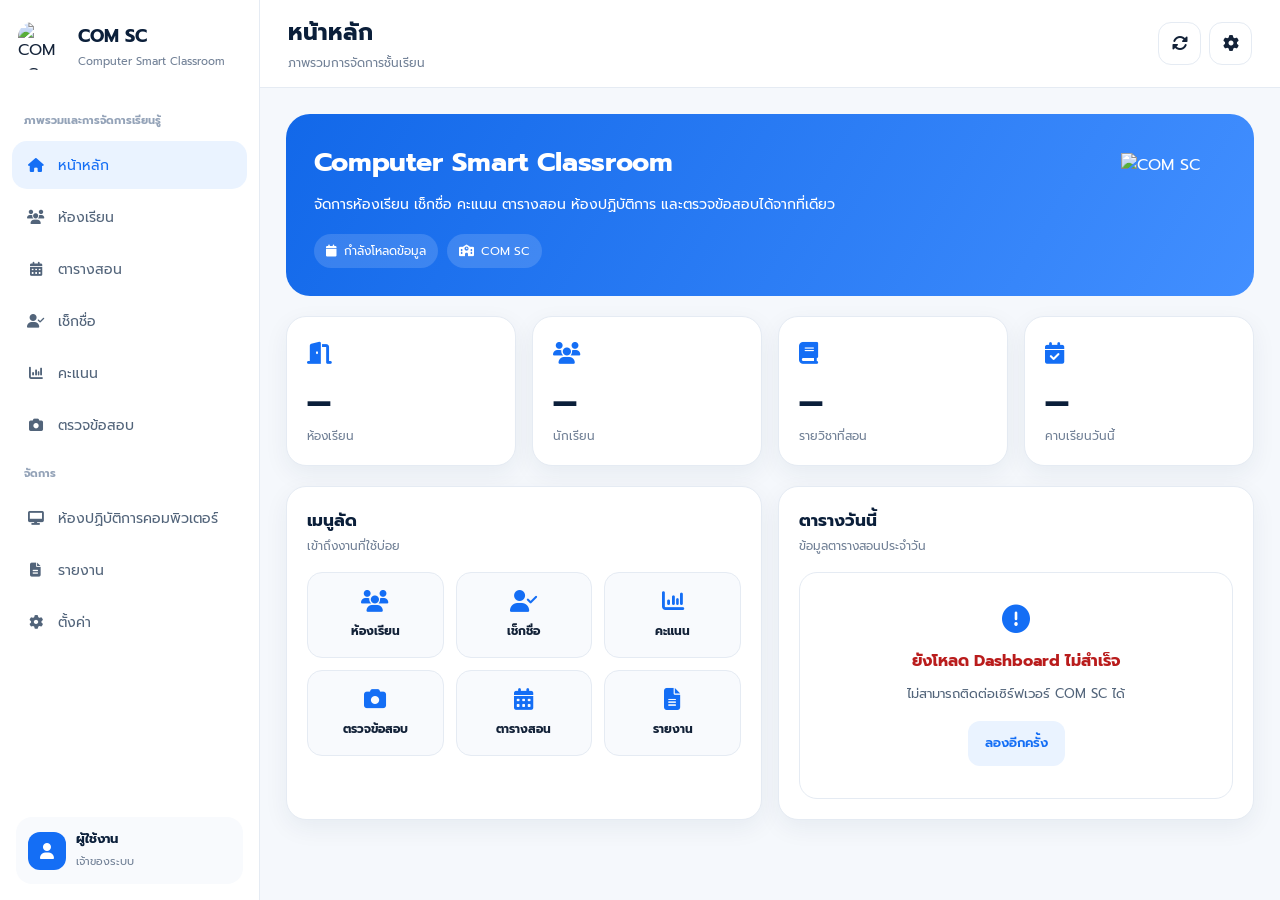
==== commit 4bc42afe: "Update index.html" ====
--- a/index.html
+++ b/index.html
@@ -10,73 +10,35 @@
 <link href="https://fonts.googleapis.com/css2?family=Prompt:wght@300;400;500;600;700;800&display=swap" rel="stylesheet">
 <link rel="stylesheet" href="https://cdnjs.cloudflare.com/ajax/libs/font-awesome/6.7.2/css/all.min.css">
 <style>
-:root{
---comsc-blue:#146EF5;
---comsc-blue-soft:#EAF3FF;
---comsc-navy:#0B1F3A;
---comsc-text:#132238;
---comsc-muted:#718096;
---comsc-line:#E5EBF3;
---comsc-bg:#F5F8FC;
---comsc-sidebar:260px
-}
+:root{--blue:#146EF5;--blue-soft:#EAF3FF;--navy:#0B1F3A;--text:#132238;--muted:#718096;--line:#E5EBF3;--bg:#F5F8FC;--side:260px}
 *{box-sizing:border-box}
 html{scroll-behavior:smooth}
-body{
-margin:0;
-min-height:100vh;
-background:var(--comsc-bg);
-color:var(--comsc-text);
-font-family:'Prompt',-apple-system,BlinkMacSystemFont,"Segoe UI",sans-serif;
--webkit-font-smoothing:antialiased
-}
+body{margin:0;min-height:100vh;background:var(--bg);color:var(--text);font-family:'Prompt',-apple-system,BlinkMacSystemFont,"Segoe UI",sans-serif;-webkit-font-smoothing:antialiased}
 button,input,select,textarea{font:inherit}
 button{cursor:pointer}
 button:disabled{opacity:.5;cursor:not-allowed}
-.app{min-height:100vh}
-.sidebar{
-position:fixed;
-inset:0 auto 0 0;
-width:var(--comsc-sidebar);
-background:#fff;
-color:var(--comsc-text);
-border-right:1px solid var(--comsc-line);
-z-index:40;
-display:flex;
-flex-direction:column
-}
+.sidebar{position:fixed;inset:0 auto 0 0;width:var(--side);background:#fff;color:var(--text);border-right:1px solid var(--line);z-index:40;display:flex;flex-direction:column}
 .brand{padding:22px 18px;display:flex;align-items:center;gap:12px}
 .brand-logo{width:48px;height:48px;border-radius:15px;object-fit:contain}
-.brand-text strong{display:block;font-size:18px;color:var(--comsc-navy)}
-.brand-text span{display:block;margin-top:3px;font-size:11px;color:var(--comsc-muted)}
+.brand-text strong{display:block;font-size:18px;color:var(--navy)}
+.brand-text span{display:block;margin-top:3px;font-size:11px;color:var(--muted)}
 .side-scroll{padding:8px 12px;overflow:auto}
 .nav-label{padding:12px;font-size:11px;font-weight:700;color:#94A3B8}
-.nav-item{
-display:flex;align-items:center;gap:12px;width:100%;min-height:48px;
-padding:0 13px;margin-bottom:4px;border:0;border-radius:15px;
-background:transparent;color:#52647A;text-align:left;font-size:14px
-}
+.nav-item{display:flex;align-items:center;gap:12px;width:100%;min-height:48px;padding:0 13px;margin-bottom:4px;border:0;border-radius:15px;background:transparent;color:#52647A;text-align:left;font-size:14px}
 .nav-item i{width:21px;text-align:center}
-.nav-item.active,.nav-item:hover{background:var(--comsc-blue-soft);color:var(--comsc-blue)}
+.nav-item.active,.nav-item:hover{background:var(--blue-soft);color:var(--blue)}
 .sidebar-footer{margin-top:auto;padding:16px}
 .sidebar-profile{padding:12px;border-radius:16px;background:#F8FAFD;display:flex;align-items:center;gap:10px}
-.avatar{width:38px;height:38px;background:var(--comsc-blue);border-radius:12px;color:#fff;display:grid;place-items:center}
-.profile-copy strong{display:block;font-size:13px;color:var(--comsc-navy)}
-.profile-copy span{font-size:11px;color:var(--comsc-muted)}
-.main{margin-left:var(--comsc-sidebar);min-height:100vh}
-.topbar{
-height:88px;padding:15px 28px;background:#fff;
-border-bottom:1px solid var(--comsc-line);
-display:flex;align-items:center;justify-content:space-between;gap:14px
-}
+.avatar{width:38px;height:38px;background:var(--blue);border-radius:12px;color:#fff;display:grid;place-items:center}
+.profile-copy strong{display:block;font-size:13px;color:var(--navy)}
+.profile-copy span{font-size:11px;color:var(--muted)}
+.main{margin-left:var(--side);min-height:100vh}
+.topbar{height:88px;padding:15px 28px;background:#fff;border-bottom:1px solid var(--line);display:flex;align-items:center;justify-content:space-between;gap:14px}
 .topbar-left{display:flex;align-items:center;gap:12px}
-.page-title{font-size:23px;margin:0;color:var(--comsc-navy)}
-.page-subtitle{margin:4px 0 0;font-size:12px;color:var(--comsc-muted)}
+.page-title{font-size:23px;margin:0;color:var(--navy)}
+.page-subtitle{margin:4px 0 0;font-size:12px;color:var(--muted)}
 .top-actions{display:flex;gap:8px}
-.icon-btn{
-width:43px;height:43px;border:1px solid var(--comsc-line);border-radius:13px;
-background:#fff;color:var(--comsc-text)
-}
+.icon-btn{width:43px;height:43px;border:1px solid var(--line);border-radius:13px;background:#fff;color:var(--text)}
 .content{padding:26px;max-width:1500px;margin:auto}
 .view{display:none!important}
 .view.active{display:block!important}
@@ -86,117 +48,76 @@
 .hero p{font-size:14px;line-height:1.8;max-width:600px;color:#fff;margin:0}
 .hero-logo{width:105px;height:105px;object-fit:contain}
 .hero-meta{display:flex;flex-wrap:wrap;gap:9px;margin-top:17px}
-.hero-chip{
-display:inline-flex;align-items:center;gap:7px;font-size:12px;
-padding:8px 12px;border-radius:20px;background:#ffffff25;color:#fff
-}
+.hero-chip{display:inline-flex;align-items:center;gap:7px;font-size:12px;padding:8px 12px;border-radius:20px;background:#ffffff25;color:#fff}
 .dashboard-stats{display:grid;grid-template-columns:repeat(4,minmax(0,1fr));gap:16px;margin:20px 0}
-.dashboard-stat{
-min-height:145px;background:#fff;color:var(--comsc-text);
-border:1px solid var(--comsc-line);border-radius:20px;padding:20px;
-box-shadow:0 8px 25px #142d4810
-}
-.dashboard-stat-icon{font-size:22px;color:var(--comsc-blue);margin-bottom:14px}
-.dashboard-stat-value{display:block;font-size:30px;font-weight:800;line-height:1.3;color:var(--comsc-navy)}
-.dashboard-stat-label{display:block;font-size:12px;color:var(--comsc-muted);margin-top:4px}
+.dashboard-stat{min-height:145px;background:#fff;border:1px solid var(--line);border-radius:20px;padding:20px;box-shadow:0 8px 25px #142d4810}
+.stat-icon{font-size:22px;color:var(--blue);margin-bottom:14px}
+.stat-value{display:block;font-size:30px;font-weight:800;line-height:1.3;color:var(--navy)}
+.stat-label{display:block;font-size:12px;color:var(--muted);margin-top:4px}
 .grid-main{display:grid;grid-template-columns:1fr 1fr;gap:16px}
-.comsc-panel{
-background:#fff;border:1px solid var(--comsc-line);border-radius:20px;
-padding:20px;box-shadow:0 8px 25px #142d4810
-}
-.comsc-panel-head{display:flex;align-items:center;justify-content:space-between;margin-bottom:17px}
-.comsc-panel-head h3{margin:0;font-size:17px;color:var(--comsc-navy)}
-.comsc-panel-head p{color:var(--comsc-muted);font-size:12px;margin:4px 0 0}
+.panel{background:#fff;border:1px solid var(--line);border-radius:20px;padding:20px;box-shadow:0 8px 25px #142d4810}
+.panel-head h3{margin:0;font-size:17px;color:var(--navy)}
+.panel-head p{color:var(--muted);font-size:12px;margin:4px 0 17px}
 .quick-grid{display:grid;grid-template-columns:repeat(3,1fr);gap:12px}
-.quick{
-border:1px solid var(--comsc-line);background:#F8FAFD;border-radius:15px;
-padding:17px 8px;color:var(--comsc-text);display:flex;flex-direction:column;align-items:center;gap:10px
-}
+.quick{border:1px solid var(--line);background:#F8FAFD;border-radius:15px;padding:17px 8px;color:var(--text);display:flex;flex-direction:column;align-items:center;gap:10px}
 .quick:hover{border-color:#bdd6ff;background:#F0F6FF}
-.quick i{font-size:22px;color:var(--comsc-blue)}
+.quick i{font-size:22px;color:var(--blue)}
 .quick strong{font-size:12px}
 .module-header{display:flex;align-items:center;justify-content:space-between;gap:12px;margin-bottom:20px}
-.module-header h2{margin:0 0 5px;font-size:23px;color:var(--comsc-navy)}
-.module-header p{font-size:13px;color:var(--comsc-muted);margin:0}
-.primary-btn,.secondary-btn{
-border:0;border-radius:12px;padding:11px 17px;display:inline-flex;
-align-items:center;justify-content:center;gap:8px;font-weight:600;font-size:13px;
-text-decoration:none
-}
-.primary-btn{background:var(--comsc-blue);color:#fff}
-.secondary-btn{background:var(--comsc-blue-soft);color:var(--comsc-blue)}
-.module-placeholder,.comsc-empty,.comsc-loading,.comsc-error,.classroom-notice{
-text-align:center;padding:32px;background:#fff;border:1px solid var(--comsc-line);
-border-radius:18px;color:#52647A;line-height:1.7
-}
-.module-placeholder i,.comsc-empty i{display:block;font-size:28px;color:var(--comsc-blue);margin-bottom:15px}
-.module-placeholder h3{margin:8px}
-.module-placeholder p{font-size:13px;margin:6px 0 16px}
-.comsc-error i{font-size:25px;color:#DC2626}
-.comsc-error strong{display:block;margin:8px 0;color:#B91C1C}
-.comsc-error p{font-size:13px;overflow-wrap:anywhere}
-.schedule-item{padding:14px 0;border-bottom:1px solid var(--comsc-line);display:flex;gap:15px}
+.module-header h2{margin:0 0 5px;font-size:23px;color:var(--navy)}
+.module-header p{font-size:13px;color:var(--muted);margin:0}
+.primary-btn,.secondary-btn{border:0;border-radius:12px;padding:11px 17px;display:inline-flex;align-items:center;justify-content:center;gap:8px;font-weight:600;font-size:13px;text-decoration:none}
+.primary-btn{background:var(--blue);color:#fff}
+.secondary-btn{background:var(--blue-soft);color:var(--blue)}
+.box{text-align:center;padding:32px;background:#fff;border:1px solid var(--line);border-radius:18px;color:#52647A;line-height:1.7}
+.box i.big{display:block;font-size:28px;color:var(--blue);margin-bottom:15px}
+.box h3{margin:8px}
+.box p{font-size:13px;margin:6px 0 16px}
+.err i{color:#DC2626}
+.err strong{display:block;margin:8px 0;color:#B91C1C}
+.err p{overflow-wrap:anywhere}
+.schedule-item{padding:14px 0;border-bottom:1px solid var(--line);display:flex;gap:15px}
 .schedule-period{min-width:90px}
 .schedule-period strong,.schedule-info strong{display:block;font-size:13px}
-.schedule-period span,.schedule-info span{font-size:12px;color:var(--comsc-muted)}
+.schedule-period span,.schedule-info span{font-size:12px;color:var(--muted)}
 .classroom-summary{font-size:13px;color:#64748B;margin-bottom:17px}
 .classroom-grid{display:grid;grid-template-columns:repeat(3,minmax(0,1fr));gap:16px}
-.classroom-tile{
-width:100%;text-align:left;background:#fff;border:1px solid var(--comsc-line);
-border-radius:20px;padding:20px;color:var(--comsc-text);box-shadow:0 8px 25px #142d4810;
-transition:transform .15s,border-color .15s
-}
-.classroom-tile:hover{transform:translateY(-2px);border-color:var(--comsc-blue)}
-.classroom-tile-head{display:flex;justify-content:space-between;align-items:center}
-.classroom-tile-icon{
-width:49px;height:49px;display:grid;place-items:center;background:var(--comsc-blue-soft);
-color:var(--comsc-blue);border-radius:15px;font-size:20px
-}
-.classroom-tile h3{font-size:20px;margin:17px 0 6px;color:var(--comsc-navy)}
-.classroom-tile p{font-size:13px;color:var(--comsc-muted);margin:0}
-.classroom-tile-foot{display:flex;justify-content:space-between;margin-top:18px;color:var(--comsc-blue);font-size:13px;font-weight:700}
-.classroom-roster{margin-top:18px;background:#fff;border:1px solid var(--comsc-line);border-radius:20px;padding:22px}
-.classroom-roster[hidden]{display:none!important}
-.classroom-roster-top{display:flex;align-items:end;justify-content:space-between;gap:14px;flex-wrap:wrap}
-.classroom-roster-top h3{font-size:22px;margin:16px 0 5px;color:var(--comsc-navy)}
-.classroom-roster-top p{font-size:13px;color:var(--comsc-muted);margin:0}
-.classroom-roster-tools{display:flex;gap:8px;flex-wrap:wrap}
-.classroom-roster-tools input{padding:11px 13px;border:1px solid var(--comsc-line);border-radius:12px;min-width:200px}
-.roster-table-wrap{overflow:auto;margin-top:18px}
-.roster-table{border-collapse:collapse;width:100%;font-size:13px}
-.roster-table th,.roster-table td{text-align:left;padding:14px 12px;border-bottom:1px solid var(--comsc-line)}
-.roster-table th{background:#F8FAFD;color:#52647A;white-space:nowrap}
-.roster-table td{color:var(--comsc-text)}
-.roster-count{font-size:12px;color:var(--comsc-muted);margin-top:12px}
+.tile{width:100%;text-align:left;background:#fff;border:1px solid var(--line);border-radius:20px;padding:20px;color:var(--text);box-shadow:0 8px 25px #142d4810;transition:transform .15s,border-color .15s}
+.tile:hover{transform:translateY(-2px);border-color:var(--blue)}
+.tile-head{display:flex;justify-content:space-between;align-items:center}
+.tile-icon{width:49px;height:49px;display:grid;place-items:center;background:var(--blue-soft);color:var(--blue);border-radius:15px;font-size:20px}
+.tile h3{font-size:20px;margin:17px 0 6px;color:var(--navy)}
+.tile p{font-size:13px;color:var(--muted);margin:0}
+.tile-foot{display:flex;justify-content:space-between;margin-top:18px;color:var(--blue);font-size:13px;font-weight:700}
+.roster{margin-top:18px;background:#fff;border:1px solid var(--line);border-radius:20px;padding:22px}
+.roster[hidden]{display:none!important}
+.roster-top{display:flex;align-items:end;justify-content:space-between;gap:14px;flex-wrap:wrap}
+.roster-top h3{font-size:22px;margin:16px 0 5px;color:var(--navy)}
+.roster-top p{font-size:13px;color:var(--muted);margin:0}
+.roster-tools{display:flex;gap:8px;flex-wrap:wrap}
+.roster-tools input{padding:11px 13px;border:1px solid var(--line);border-radius:12px;min-width:200px}
+.table-wrap{overflow:auto;margin-top:18px}
+.table{border-collapse:collapse;width:100%;font-size:13px}
+.table th,.table td{text-align:left;padding:14px 12px;border-bottom:1px solid var(--line)}
+.table th{background:#F8FAFD;color:#52647A;white-space:nowrap}
+.roster-count{font-size:12px;color:var(--muted);margin-top:12px}
 .scanner-layout{display:grid;grid-template-columns:1.4fr 1fr;gap:18px}
-.camera-card,.scanner-side{background:#fff;padding:18px;border-radius:20px;border:1px solid var(--comsc-line)}
-.camera-box{
-position:relative;aspect-ratio:16/10;background:#101827;border-radius:15px;
-overflow:hidden;display:flex;align-items:center;justify-content:center
-}
+.camera-card,.scanner-side{background:#fff;padding:18px;border-radius:20px;border:1px solid var(--line)}
+.camera-box{position:relative;aspect-ratio:16/10;background:#101827;border-radius:15px;overflow:hidden;display:flex;align-items:center;justify-content:center}
 #camera-video{width:100%;height:100%;object-fit:contain}
-.camera-placeholder{
-position:absolute;inset:0;display:flex;flex-direction:column;justify-content:center;
-align-items:center;gap:10px;color:#fff;background:#101827
-}
+.camera-placeholder{position:absolute;inset:0;display:flex;flex-direction:column;justify-content:center;align-items:center;gap:10px;color:#fff;background:#101827}
 .camera-placeholder.hidden{display:none}
-.camera-status{
-position:absolute;bottom:12px;left:12px;background:#ffffffec;padding:6px 11px;
-border-radius:9px;font-size:12px;color:#334155
-}
+.camera-status{position:absolute;bottom:12px;left:12px;background:#ffffffec;padding:6px 11px;border-radius:9px;font-size:12px;color:#334155}
 .camera-status.success{color:#087D4A}
 .camera-error{display:none;font-size:12px;color:#DC2626;margin-top:12px}
 .camera-error.show{display:block}
 .scanner-side{display:flex;flex-direction:column;gap:12px}
 .scan-result{padding:18px;border-radius:15px;background:#F5F8FC}
-.scan-result small,.scan-result span{display:block;color:var(--comsc-muted)}
+.scan-result small,.scan-result span{display:block;color:var(--muted)}
 .scan-result strong{display:block;font-size:30px;margin:8px 0}
 .info-box{padding:14px;font-size:12px;color:#64748B;background:#F8FAFD;border-radius:12px;line-height:1.7}
 .bottom-nav,.mobile-menu,.backdrop{display:none}
-@media(max-width:1100px){
-.dashboard-stats{grid-template-columns:repeat(2,1fr)}
-.classroom-grid{grid-template-columns:repeat(2,1fr)}
-}
+@media(max-width:1100px){.dashboard-stats{grid-template-columns:repeat(2,1fr)}.classroom-grid{grid-template-columns:repeat(2,1fr)}}
 @media(max-width:850px){
 .sidebar{transform:translateX(-100%);transition:transform .2s}
 .sidebar.open{transform:translateX(0)}
@@ -205,17 +126,10 @@
 .backdrop.show{display:block;position:fixed;inset:0;background:#0007;z-index:30}
 .content{padding:18px 18px 105px}
 .grid-main,.scanner-layout{grid-template-columns:1fr}
-.bottom-nav{
-position:fixed;bottom:0;left:0;right:0;display:flex;background:#fff;
-border-top:1px solid var(--comsc-line);z-index:20;
-padding:7px 4px max(9px,env(safe-area-inset-bottom))
-}
-.bottom-item{
-flex:1;border:0;background:transparent;color:#718096;display:flex;
-flex-direction:column;align-items:center;gap:4px;font-size:10px;padding:7px 0
-}
+.bottom-nav{position:fixed;bottom:0;left:0;right:0;display:flex;background:#fff;border-top:1px solid var(--line);z-index:20;padding:7px 4px max(9px,env(safe-area-inset-bottom))}
+.bottom-item{flex:1;border:0;background:transparent;color:#718096;display:flex;flex-direction:column;align-items:center;gap:4px;font-size:10px;padding:7px 0}
 .bottom-item i{font-size:20px}
-.bottom-item.active{color:var(--comsc-blue)}
+.bottom-item.active{color:var(--blue)}
 }
 @media(max-width:600px){
 .topbar{height:74px;padding:12px 15px}
@@ -225,23 +139,19 @@
 .hero-logo{width:65px;height:65px}
 .dashboard-stats{gap:10px}
 .dashboard-stat{padding:15px}
-.dashboard-stat-value{font-size:26px}
+.stat-value{font-size:26px}
 .classroom-grid{grid-template-columns:1fr}
-.classroom-roster{padding:14px}
-.classroom-roster-tools{width:100%}
-.classroom-roster-tools input{flex:1;min-width:0}
+.roster{padding:14px}
+.roster-tools{width:100%}
+.roster-tools input{flex:1;min-width:0}
 }
 </style>
 </head>
 <body>
-<div class="app">
 <aside class="sidebar" id="sidebar">
 <div class="brand">
 <img class="brand-logo" src="https://s.imgz.io/2026/08/31/Logo-384c5649d9c8e9035.png" alt="COM SC">
-<div class="brand-text">
-<strong>COM SC</strong>
-<span>Computer Smart Classroom</span>
-</div>
+<div class="brand-text"><strong>COM SC</strong><span>Computer Smart Classroom</span></div>
 </div>
 <div class="side-scroll">
 <div class="nav-label">ภาพรวมและการจัดการเรียนรู้</div>
@@ -259,14 +169,12 @@
 <div class="sidebar-footer">
 <div class="sidebar-profile">
 <div class="avatar"><i class="fa-solid fa-user"></i></div>
-<div class="profile-copy">
-<strong>ผู้ใช้งาน</strong>
-<span>เจ้าของระบบ</span>
-</div>
+<div class="profile-copy"><strong>ผู้ใช้งาน</strong><span>เจ้าของระบบ</span></div>
 </div>
 </div>
 </aside>
 <div class="backdrop" id="backdrop" onclick="closeSidebar()"></div>
+
 <main class="main">
 <header class="topbar">
 <div class="topbar-left">
@@ -284,8 +192,7 @@
 <div class="content">
 
 <section id="view-dashboard" class="view active">
-<div class="hero">
-<div class="hero-content">
+<div class="hero"><div class="hero-content">
 <div>
 <h2>Computer Smart Classroom</h2>
 <p>จัดการห้องเรียน เช็กชื่อ คะแนน ตารางสอน ห้องปฏิบัติการ และตรวจข้อสอบได้จากที่เดียว</p>
@@ -295,35 +202,16 @@
 </div>
 </div>
 <img class="hero-logo" src="https://s.imgz.io/2026/08/31/Logo-384c5649d9c8e9035.png" alt="COM SC">
-</div>
-</div>
+</div></div>
 <div class="dashboard-stats">
-<div class="dashboard-stat">
-<div class="dashboard-stat-icon"><i class="fa-solid fa-door-open"></i></div>
-<strong id="stat-classrooms" class="dashboard-stat-value">—</strong>
-<span class="dashboard-stat-label">ห้องเรียน</span>
-</div>
-<div class="dashboard-stat">
-<div class="dashboard-stat-icon"><i class="fa-solid fa-users"></i></div>
-<strong id="stat-students" class="dashboard-stat-value">—</strong>
-<span class="dashboard-stat-label">นักเรียน</span>
-</div>
-<div class="dashboard-stat">
-<div class="dashboard-stat-icon"><i class="fa-solid fa-book"></i></div>
-<strong id="stat-courses" class="dashboard-stat-value">—</strong>
-<span class="dashboard-stat-label">รายวิชาที่สอน</span>
-</div>
-<div class="dashboard-stat">
-<div class="dashboard-stat-icon"><i class="fa-solid fa-calendar-check"></i></div>
-<strong id="stat-today" class="dashboard-stat-value">—</strong>
-<span class="dashboard-stat-label">คาบเรียนวันนี้</span>
-</div>
+<div class="dashboard-stat"><div class="stat-icon"><i class="fa-solid fa-door-open"></i></div><strong id="stat-classrooms" class="stat-value">—</strong><span class="stat-label">ห้องเรียน</span></div>
+<div class="dashboard-stat"><div class="stat-icon"><i class="fa-solid fa-users"></i></div><strong id="stat-students" class="stat-value">—</strong><span class="stat-label">นักเรียน</span></div>
+<div class="dashboard-stat"><div class="stat-icon"><i class="fa-solid fa-book"></i></div><strong id="stat-courses" class="stat-value">—</strong><span class="stat-label">รายวิชาที่สอน</span></div>
+<div class="dashboard-stat"><div class="stat-icon"><i class="fa-solid fa-calendar-check"></i></div><strong id="stat-today" class="stat-value">—</strong><span class="stat-label">คาบเรียนวันนี้</span></div>
 </div>
 <div class="grid-main">
-<div class="comsc-panel">
-<div class="comsc-panel-head">
-<div><h3>เมนูลัด</h3><p>เข้าถึงงานที่ใช้บ่อย</p></div>
-</div>
+<div class="panel">
+<div class="panel-head"><h3>เมนูลัด</h3><p>เข้าถึงงานที่ใช้บ่อย</p></div>
 <div class="quick-grid">
 <button class="quick" onclick="navigate('classrooms')"><i class="fa-solid fa-users"></i><strong>ห้องเรียน</strong></button>
 <button class="quick" onclick="navigate('attendance')"><i class="fa-solid fa-user-check"></i><strong>เช็กชื่อ</strong></button>
@@ -333,48 +221,30 @@
 <button class="quick" onclick="navigate('reports')"><i class="fa-solid fa-file-lines"></i><strong>รายงาน</strong></button>
 </div>
 </div>
-<div class="comsc-panel">
-<div class="comsc-panel-head">
-<div>
-<h3 id="today-title">ตารางวันนี้</h3>
-<p id="today-subtitle">ข้อมูลตารางสอนประจำวัน</p>
-</div>
-</div>
-<div id="today-schedule">
-<div class="comsc-loading">กำลังโหลดข้อมูล...</div>
-</div>
+<div class="panel">
+<div class="panel-head"><h3 id="today-title">ตารางวันนี้</h3><p id="today-subtitle">ข้อมูลตารางสอนประจำวัน</p></div>
+<div id="today-schedule"><div class="box">กำลังโหลดข้อมูล...</div></div>
 </div>
 </div>
 </section>
 
 <section id="view-classrooms" class="view">
 <div class="module-header">
+<div><h2>ห้องเรียน</h2><p>กลุ่มนักเรียนชั้นประถมศึกษาปีที่ 1–6</p></div>
+<button class="secondary-btn" onclick="loadCOMSCClassrooms(true)"><i class="fa-solid fa-rotate"></i> รีเฟรช</button>
+</div>
+<div id="classroom-summary" class="classroom-summary">เลือกเมนูเพื่อโหลดข้อมูลห้องเรียน</div>
+<div id="classroom-grid" class="classroom-grid"><div class="box">ยังไม่ได้โหลดข้อมูลห้องเรียน</div></div>
+<div id="classroom-roster" class="roster" hidden>
+<div class="roster-top">
 <div>
-<h2>ห้องเรียน</h2>
-<p>กลุ่มนักเรียนชั้นประถมศึกษาปีที่ 1–6</p>
-</div>
-<button class="secondary-btn" onclick="loadCOMSCClassrooms(true)">
-<i class="fa-solid fa-rotate"></i> รีเฟรช
-</button>
-</div>
-<div id="classroom-summary" class="classroom-summary">เลือกเมนูเพื่อโหลดข้อมูลห้องเรียน</div>
-<div id="classroom-grid" class="classroom-grid">
-<div class="classroom-notice">ยังไม่ได้โหลดข้อมูลห้องเรียน</div>
-</div>
-<div id="classroom-roster" class="classroom-roster" hidden>
-<div class="classroom-roster-top">
-<div>
-<button class="secondary-btn" onclick="closeCOMSCRoster()">
-<i class="fa-solid fa-arrow-left"></i> กลับไปห้องเรียน
-</button>
+<button class="secondary-btn" onclick="closeCOMSCRoster()"><i class="fa-solid fa-arrow-left"></i> กลับไปห้องเรียน</button>
 <h3 id="roster-title">รายชื่อนักเรียน</h3>
 <p id="roster-description"></p>
 </div>
-<div class="classroom-roster-tools">
+<div class="roster-tools">
 <input id="roster-search" type="search" placeholder="ค้นหาชื่อ เลขที่ หรือรหัสนักเรียน" oninput="filterCOMSCRoster(this.value)">
-<button class="secondary-btn" onclick="reloadCOMSCRoster()">
-<i class="fa-solid fa-rotate"></i> รีเฟรช
-</button>
+<button class="secondary-btn" onclick="reloadCOMSCRoster()"><i class="fa-solid fa-rotate"></i> รีเฟรช</button>
 </div>
 </div>
 <div id="roster-result"></div>
@@ -382,51 +252,39 @@
 </section>
 
 <section id="view-schedule" class="view">
-<div class="module-header">
-<div><h2>ตารางสอน</h2><p>รายวิชาและตารางสอนแยกจากกลุ่มห้องเรียน</p></div>
-</div>
-<div class="module-placeholder">
-<i class="fa-solid fa-calendar-days"></i>
+<div class="module-header"><div><h2>ตารางสอน</h2><p>รายวิชาและตารางสอนแยกจากกลุ่มห้องเรียน</p></div></div>
+<div class="box">
+<i class="big fa-solid fa-calendar-days"></i>
 <h3>ตารางสอน</h3>
 <p>หน้านี้ยังไม่เปิดบนเว็บใหม่<br>แก้ไขตารางสอนได้ที่ระบบ Apps Script เดิม</p>
-<a class="primary-btn" id="legacy-link-schedule" target="_blank" rel="noopener"><i class="fa-solid fa-arrow-up-right-from-square"></i> เปิดระบบเดิม</a>
+<a class="primary-btn legacy-link" target="_blank" rel="noopener"><i class="fa-solid fa-arrow-up-right-from-square"></i> เปิดระบบเดิม</a>
 </div>
 </section>
 
 <section id="view-scores" class="view">
-<div class="module-header">
-<div><h2>คะแนน</h2><p>บันทึกคะแนนกิจกรรมและการสอบ</p></div>
-</div>
-<div class="module-placeholder">
-<i class="fa-solid fa-chart-column"></i>
+<div class="module-header"><div><h2>คะแนน</h2><p>บันทึกคะแนนกิจกรรมและการสอบ</p></div></div>
+<div class="box">
+<i class="big fa-solid fa-chart-column"></i>
 <h3>คะแนน</h3>
 <p>หน้านี้ยังไม่เปิดบนเว็บใหม่<br>บันทึกคะแนนได้ที่ระบบ Apps Script เดิม</p>
-<a class="primary-btn" id="legacy-link-scores" target="_blank" rel="noopener"><i class="fa-solid fa-arrow-up-right-from-square"></i> เปิดระบบเดิม</a>
+<a class="primary-btn legacy-link" target="_blank" rel="noopener"><i class="fa-solid fa-arrow-up-right-from-square"></i> เปิดระบบเดิม</a>
 </div>
 </section>
 
 <section id="view-settings" class="view">
-<div class="module-header">
-<div><h2>ตั้งค่า</h2><p>การตั้งค่าระบบ</p></div>
-</div>
-<div class="module-placeholder">
-<i class="fa-solid fa-gear"></i>
+<div class="module-header"><div><h2>ตั้งค่า</h2><p>การตั้งค่าระบบ</p></div></div>
+<div class="box">
+<i class="big fa-solid fa-gear"></i>
 <h3>ตั้งค่า</h3>
 <p>ตั้งปีการศึกษาและภาคเรียนได้ที่ระบบ Apps Script เดิม<br>เว็บนี้ใช้รหัสเชื่อมต่อที่เก็บไว้ในเครื่องนี้</p>
-<a class="primary-btn" id="legacy-link-settings" target="_blank" rel="noopener"><i class="fa-solid fa-arrow-up-right-from-square"></i> เปิดระบบเดิม</a>
+<a class="primary-btn legacy-link" target="_blank" rel="noopener"><i class="fa-solid fa-arrow-up-right-from-square"></i> เปิดระบบเดิม</a>
 </div>
 </section>
 
 <section id="view-scanner" class="view">
-<div class="module-header">
-<div>
-<h2>ตรวจข้อสอบ</h2>
-<p>เปิดกล้องเพื่อเตรียมสแกนกระดาษคำตอบ</p>
-</div>
-</div>
+<div class="module-header"><div><h2>ตรวจข้อสอบ</h2><p>เปิดกล้องเพื่อเตรียมสแกนกระดาษคำตอบ</p></div></div>
 <div class="scanner-layout">
-<div class="camera-card">
-<div class="camera-box">
+<div class="camera-card"><div class="camera-box">
 <video id="camera-video" autoplay muted playsinline></video>
 <div id="camera-placeholder" class="camera-placeholder">
 <i class="fa-solid fa-camera" style="font-size:34px"></i>
@@ -434,14 +292,9 @@
 <span style="font-size:12px">กดเปิดกล้องเพื่อเริ่มใช้งาน</span>
 </div>
 <div id="camera-status" class="camera-status">ยังไม่ได้เปิดกล้อง</div>
-</div>
-</div>
+</div></div>
 <div class="scanner-side">
-<div class="scan-result">
-<small>คะแนนล่าสุด</small>
-<strong>—</strong>
-<span>ยังไม่มีผลการตรวจ</span>
-</div>
+<div class="scan-result"><small>คะแนนล่าสุด</small><strong>—</strong><span>ยังไม่มีผลการตรวจ</span></div>
 <button id="camera-start" class="primary-btn" onclick="startCamera()"><i class="fa-solid fa-video"></i> เปิดกล้อง</button>
 <button id="camera-stop" class="secondary-btn" onclick="stopCamera()" disabled><i class="fa-solid fa-video-slash"></i> ปิดกล้อง</button>
 <div class="info-box">เปิดกล้องได้แล้ว ส่วนการอ่านคำตอบและคำนวณคะแนนจะเชื่อมต่อในขั้นตอนถัดไป</div>
@@ -452,6 +305,7 @@
 
 </div>
 </main>
+
 <nav class="bottom-nav">
 <button class="bottom-item active" data-view="dashboard" onclick="navigate('dashboard')"><i class="fa-solid fa-house"></i>หน้าหลัก</button>
 <button class="bottom-item" data-view="classrooms" onclick="navigate('classrooms')"><i class="fa-solid fa-users"></i>ห้องเรียน</button>
@@ -459,26 +313,13 @@
 <button class="bottom-item" data-view="scanner" onclick="navigate('scanner')"><i class="fa-solid fa-camera"></i>ตรวจข้อสอบ</button>
 <button class="bottom-item" onclick="openSidebar()"><i class="fa-solid fa-grip"></i>เพิ่มเติม</button>
 </nav>
-</div>
 
 <script>
 'use strict';
-
-/* ===== ตั้งค่าที่แก้ได้ ===== */
-// ชื่อไฟล์หน้าเช็กชื่อ/ห้องคอม/รายงาน (ไฟล์ HTML อีกอันใน GitHub)
-const OPS_PAGE='operations.html';
-// ลิงก์ระบบ Apps Script เดิม
-const LEGACY_URL='https://script.google.com/macros/s/AKfycbyv4oCDPowBc20wyRN5RccBCE2bYMdoljSgG9KBHFFB3yZg1k8ZMwP4JEiRyBvbWcaN/exec';
-/* ========================= */
-
-// เมนูที่เปิดเป็นไฟล์แยก
-const EXTERNAL_PAGES={
-attendance:OPS_PAGE,
-lab:OPS_PAGE,
-reports:OPS_PAGE
-};
-
-const VIEW_META={
+var OPS_PAGE='operations.html';
+var LEGACY_URL='https://script.google.com/macros/s/AKfycbyv4oCDPowBc20wyRN5RccBCE2bYMdoljSgG9KBHFFB3yZg1k8ZMwP4JEiRyBvbWcaN/exec';
+var EXTERNAL_PAGES={attendance:OPS_PAGE,lab:OPS_PAGE,reports:OPS_PAGE};
+var VIEW_META={
 dashboard:{title:'หน้าหลัก',subtitle:'ภาพรวมการจัดการชั้นเรียน'},
 classrooms:{title:'ห้องเรียน',subtitle:'ข้อมูลห้องเรียนและรายชื่อนักเรียน'},
 schedule:{title:'ตารางสอน',subtitle:'รายวิชาและตารางประจำสัปดาห์'},
@@ -486,38 +327,30 @@
 scanner:{title:'ตรวจข้อสอบ',subtitle:'เปิดกล้องและสแกนกระดาษคำตอบ'},
 settings:{title:'ตั้งค่า',subtitle:'การตั้งค่าระบบ'}
 };
-let currentView='dashboard';
-let cameraStream=null;
-let dashboardLoaded=false;
-let dashboardLoading=false;
+var currentView='dashboard';
+var cameraStream=null;
+var dashboardLoaded=false;
+var dashboardLoading=false;
 function el(id){return document.getElementById(id)}
-function setText(id,value){const t=el(id);if(t)t.textContent=value??''}
-function escapeHtml(value){
-return String(value??'').replace(/[&<>"']/g,c=>({'&':'&amp;','<':'&lt;','>':'&gt;','"':'&quot;',"'":'&#39;'}[c]));
-}
-['schedule','scores','settings'].forEach(name=>{
-const link=el('legacy-link-'+name);
-if(link)link.href=LEGACY_URL;
+function setText(id,v){var t=el(id);if(t)t.textContent=(v===undefined||v===null)?'':v}
+function escapeHtml(v){
+return String(v===undefined||v===null?'':v).replace(/[&<>"']/g,function(c){
+return {'&':'&amp;','<':'&lt;','>':'&gt;','"':'&quot;',"'":'&#39;'}[c];
 });
+}
+document.querySelectorAll('.legacy-link').forEach(function(a){a.href=LEGACY_URL});
+
 function navigate(view){
-if(EXTERNAL_PAGES[view]){
-stopCamera();
-window.location.href=EXTERNAL_PAGES[view];
-return;
-}
+if(EXTERNAL_PAGES[view]){stopCamera();window.location.href=EXTERNAL_PAGES[view];return}
 if(!VIEW_META[view])return;
 if(currentView==='scanner'&&view!=='scanner')stopCamera();
 currentView=view;
-document.querySelectorAll('.view').forEach(item=>{
-item.classList.toggle('active',item.id==='view-'+view);
-});
-document.querySelectorAll('[data-view]').forEach(item=>{
-item.classList.toggle('active',item.dataset.view===view);
-});
+document.querySelectorAll('.view').forEach(function(s){s.classList.toggle('active',s.id==='view-'+view)});
+document.querySelectorAll('[data-view]').forEach(function(s){s.classList.toggle('active',s.dataset.view===view)});
 setText('page-title',VIEW_META[view].title);
 setText('page-subtitle',VIEW_META[view].subtitle);
 closeSidebar();
-if(view==='classrooms'){
+if(view==='classrooms'&&typeof window.loadCOMSCClassrooms==='function'){
 window.loadCOMSCClassrooms().catch(console.error);
 }
 if(view==='dashboard'&&!dashboardLoaded&&!dashboardLoading){
@@ -525,132 +358,96 @@
 }
 window.scrollTo({top:0,behavior:'smooth'});
 }
-function openSidebar(){
-el('sidebar')?.classList.add('open');
-el('backdrop')?.classList.add('show');
-}
-function closeSidebar(){
-el('sidebar')?.classList.remove('open');
-el('backdrop')?.classList.remove('show');
-}
+function openSidebar(){el('sidebar').classList.add('open');el('backdrop').classList.add('show')}
+function closeSidebar(){el('sidebar').classList.remove('open');el('backdrop').classList.remove('show')}
+
 async function refreshCurrentView(){
-const icon=el('refresh-button')?.querySelector('i');
-icon?.classList.add('fa-spin');
+var icon=el('refresh-button').querySelector('i');
+icon.classList.add('fa-spin');
 try{
-if(currentView==='dashboard'){
-await reloadDashboardApi();
-}else if(currentView==='classrooms'){
-await window.loadCOMSCClassrooms(true);
-}else if(currentView==='scanner'){
-setText('camera-status',cameraStream?'กล้องพร้อมสแกน':'ยังไม่ได้เปิดกล้อง');
-}
-}catch(error){
-console.error('COM SC Refresh:',error);
-}finally{
-icon?.classList.remove('fa-spin');
-}
-}
+if(currentView==='dashboard'){await reloadDashboardApi()}
+else if(currentView==='classrooms'){await window.loadCOMSCClassrooms(true)}
+}catch(e){console.error('COM SC Refresh:',e)}
+finally{icon.classList.remove('fa-spin')}
+}
+
 async function reloadDashboardApi(){
 if(dashboardLoading)return;
 dashboardLoading=true;
 dashboardLoaded=false;
 setText('today-schedule','กำลังโหลดข้อมูล Dashboard...');
 try{
-if(typeof window.COMSC?.bootstrap!=='function'){
+if(!window.COMSC||typeof window.COMSC.bootstrap!=='function'){
 throw new Error('ยังไม่พบการเชื่อมต่อ Dashboard ใน app.js');
 }
-const data=await window.COMSC.bootstrap();
+var data=await window.COMSC.bootstrap();
 renderDashboard(data);
 return data;
-}catch(error){
-renderDashboardError(error);
-throw error;
-}finally{
-dashboardLoading=false;
-}
-}
+}catch(e){
+renderDashboardError(e);
+throw e;
+}finally{dashboardLoading=false}
+}
+
 function renderDashboard(input){
-const data=input?.data||input?.result||input||{};
-const settings=data.settings||{};
-const dashboard=data.dashboard||{};
-setText('stat-classrooms',dashboard.classroomCount??'—');
-setText('stat-students',dashboard.studentCount??'—');
-setText('stat-courses',dashboard.courseCount??'—');
-const todayData=data.today||null;
-const todayCount=todayData?.schedules?.length??dashboard.todayScheduleCount;
-setText('stat-today',todayCount??'—');
-const semester=[
+var data=(input&&(input.data||input.result))||input||{};
+var settings=data.settings||{};
+var dash=data.dashboard||{};
+setText('stat-classrooms',dash.classroomCount!==undefined?dash.classroomCount:'—');
+setText('stat-students',dash.studentCount!==undefined?dash.studentCount:'—');
+setText('stat-courses',dash.courseCount!==undefined?dash.courseCount:'—');
+var today=data.today||null;
+var count=(today&&today.schedules)?today.schedules.length:dash.todayScheduleCount;
+setText('stat-today',count!==undefined?count:'—');
+var semester=[
 settings.semester?'ภาคเรียนที่ '+settings.semester:'',
 settings.academicYear?'ปีการศึกษา '+settings.academicYear:''
 ].filter(Boolean).join(' · ');
 setText('dashboard-semester',semester||'ปีการศึกษาปัจจุบัน');
 setText('dashboard-school',settings.schoolName||'COM SC');
-if(todayData&&Array.isArray(todayData.schedules)){
-setText('today-title',todayData.dayLabel?'ตารางวัน'+todayData.dayLabel:'ตารางวันนี้');
+if(today&&Array.isArray(today.schedules)){
+setText('today-title',today.dayLabel?'ตารางวัน'+today.dayLabel:'ตารางวันนี้');
 setText('today-subtitle',semester||'คาบเรียนประจำวัน');
-renderTodaySchedule(todayData.schedules);
+renderTodaySchedule(today.schedules);
 }else{
 setText('today-title','ตารางวันนี้');
 setText('today-subtitle','รอเชื่อมต่อข้อมูลตารางสอน');
-el('today-schedule').innerHTML=
-'<div class="comsc-empty">'+
-'<i class="fa-solid fa-calendar-days"></i>'+
-'<strong>ยังไม่ได้เชื่อมข้อมูลตารางสอนวันนี้</strong>'+
-'<p style="font-size:12px">ข้อมูลที่ได้รับยังไม่มีรายการคาบเรียนประจำวัน</p>'+
-'</div>';
+el('today-schedule').innerHTML='<div class="box"><i class="big fa-solid fa-calendar-days"></i><strong>ยังไม่ได้เชื่อมข้อมูลตารางสอนวันนี้</strong><p style="font-size:12px">ข้อมูลที่ได้รับยังไม่มีรายการคาบเรียนประจำวัน</p></div>';
 }
 dashboardLoaded=true;
 }
+
 function renderTodaySchedule(items){
-const box=el('today-schedule');
-if(!box)return;
+var box=el('today-schedule');
 if(!items.length){
-box.innerHTML=
-'<div class="comsc-empty">'+
-'<i class="fa-solid fa-calendar-check"></i>'+
-'<strong>ไม่มีรายการคาบเรียนวันนี้</strong>'+
-'</div>';
+box.innerHTML='<div class="box"><i class="big fa-solid fa-calendar-check"></i><strong>ไม่มีรายการคาบเรียนวันนี้</strong></div>';
 return;
 }
-box.innerHTML=items.map(item=>{
-const period=escapeHtml(item.periodNo?'คาบ '+item.periodNo:'คาบ');
-const time=escapeHtml([item.startTime,item.endTime].filter(Boolean).join('–'));
-const title=escapeHtml(item.title||'กิจกรรม');
-const label=escapeHtml(item.classLabel||'');
-return '<div class="schedule-item">'+
-'<div class="schedule-period"><strong>'+period+'</strong><span>'+time+'</span></div>'+
-'<div class="schedule-info"><strong>'+title+'</strong><span>'+label+'</span></div>'+
-'</div>';
+box.innerHTML=items.map(function(it){
+var period=escapeHtml(it.periodNo?'คาบ '+it.periodNo:'คาบ');
+var time=escapeHtml([it.startTime,it.endTime].filter(Boolean).join('–'));
+var title=escapeHtml(it.title||'กิจกรรม');
+var label=escapeHtml(it.classLabel||'');
+return '<div class="schedule-item"><div class="schedule-period"><strong>'+period+'</strong><span>'+time+'</span></div><div class="schedule-info"><strong>'+title+'</strong><span>'+label+'</span></div></div>';
 }).join('');
 }
+
 function renderDashboardError(error){
-const box=el('today-schedule');
-if(!box)return;
-box.innerHTML=
-'<div class="comsc-error">'+
-'<i class="fa-solid fa-circle-exclamation"></i>'+
-'<strong>ยังโหลด Dashboard ไม่สำเร็จ</strong>'+
-'<p>'+escapeHtml(error?.message||'กรุณาลองใหม่อีกครั้ง')+'</p>'+
-'<button class="secondary-btn" onclick="reloadDashboardApi().catch(console.error)">ลองอีกครั้ง</button>'+
-'</div>';
-}
-window.addEventListener('comsc:bootstrap',event=>{
-dashboardLoading=false;
-renderDashboard(event.detail||{});
+el('today-schedule').innerHTML='<div class="box err"><i class="big fa-solid fa-circle-exclamation"></i><strong>ยังโหลด Dashboard ไม่สำเร็จ</strong><p>'+escapeHtml(error&&error.message?error.message:'กรุณาลองใหม่อีกครั้ง')+'</p><button class="secondary-btn" onclick="reloadDashboardApi().catch(console.error)">ลองอีกครั้ง</button></div>';
+}
+
+window.addEventListener('comsc:bootstrap',function(e){dashboardLoading=false;renderDashboard(e.detail||{})});
+window.addEventListener('comsc:error',function(e){
+dashboardLoading=false;dashboardLoaded=false;
+renderDashboardError(new Error((e.detail&&e.detail.message)||'ไม่สามารถเชื่อมต่อระบบได้'));
 });
-window.addEventListener('comsc:error',event=>{
-dashboardLoading=false;
-dashboardLoaded=false;
-renderDashboardError(new Error(event.detail?.message||'ไม่สามารถเชื่อมต่อระบบได้'));
-});
+
 async function startCamera(){
-const errorBox=el('camera-error');
-errorBox?.classList.remove('show');
-if(!navigator.mediaDevices?.getUserMedia){
-if(errorBox){
+var errorBox=el('camera-error');
+errorBox.classList.remove('show');
+if(!navigator.mediaDevices||!navigator.mediaDevices.getUserMedia){
 errorBox.textContent='เบราว์เซอร์นี้ไม่รองรับการเปิดกล้อง';
 errorBox.classList.add('show');
-}
 return;
 }
 stopCamera();
@@ -658,11 +455,8 @@
 el('camera-start').disabled=true;
 try{
 try{
-cameraStream=await navigator.mediaDevices.getUserMedia({
-audio:false,
-video:{facingMode:{ideal:'environment'},width:{ideal:1920},height:{ideal:1080}}
-});
-}catch(firstError){
+cameraStream=await navigator.mediaDevices.getUserMedia({audio:false,video:{facingMode:{ideal:'environment'},width:{ideal:1920},height:{ideal:1080}}});
+}catch(first){
 cameraStream=await navigator.mediaDevices.getUserMedia({audio:false,video:true});
 }
 el('camera-video').srcObject=cameraStream;
@@ -673,116 +467,205 @@
 setText('camera-status','กล้องพร้อมสแกน');
 }catch(error){
 stopCamera();
-if(errorBox){
-errorBox.textContent=(error?.name||'Error')+': '+(error?.message||String(error));
+errorBox.textContent=(error&&error.name?error.name:'Error')+': '+(error&&error.message?error.message:String(error));
 errorBox.classList.add('show');
-}
 setText('camera-status','เปิดกล้องไม่สำเร็จ');
 }
 }
 function stopCamera(){
-if(cameraStream){
-cameraStream.getTracks().forEach(track=>track.stop());
-}
+if(cameraStream){cameraStream.getTracks().forEach(function(t){t.stop()})}
 cameraStream=null;
-if(el('camera-video'))el('camera-video').srcObject=null;
-el('camera-placeholder')?.classList.remove('hidden');
-el('camera-status')?.classList.remove('success');
-if(el('camera-start'))el('camera-start').disabled=false;
-if(el('camera-stop'))el('camera-stop').disabled=true;
+var v=el('camera-video');if(v)v.srcObject=null;
+var p=el('camera-placeholder');if(p)p.classList.remove('hidden');
+var s=el('camera-status');if(s)s.classList.remove('success');
+var a=el('camera-start');if(a)a.disabled=false;
+var b=el('camera-stop');if(b)b.disabled=true;
 setText('camera-status','ยังไม่ได้เปิดกล้อง');
 }
 </script>
+
 <script src="./app.js"></script>
+
 <script>
 (function(){
 'use strict';
-const $=id=>document.getElementById(id);
-const esc=value=>String(value??'').replace(/[&<>"']/g,c=>({'&':'&amp;','<':'&lt;','>':'&gt;','"':'&quot;',"'":'&#39;'}[c]));
-const state={rooms:[],students:[],selectedRoom:null,loaded:false,loading:false,rosterToken:0,loadPromise:null};
-function field(item,keys,fallback=''){
+var $=function(id){return document.getElementById(id)};
+function esc(v){
+return String(v===undefined||v===null?'':v).replace(/[&<>"']/g,function(c){
+return {'&':'&amp;','<':'&lt;','>':'&gt;','"':'&quot;',"'":'&#39;'}[c];
+});
+}
+var state={rooms:[],students:[],selectedRoom:null,loaded:false,loading:false,rosterToken:0,loadPromise:null};
+
+function field(item,keys,fallback){
+if(fallback===undefined)fallback='';
 if(!item||typeof item!=='object')return fallback;
-for(const key of keys){
-const value=item[key];
-if(value!==undefined&&value!==null&&value!=='')return value;
+for(var i=0;i<keys.length;i++){
+var v=item[keys[i]];
+if(v!==undefined&&v!==null&&v!=='')return v;
 }
 return fallback;
 }
 function unwrap(value){
-let result=value;
-for(let i=0;i<3;i++){
-if(!result||typeof result!=='object'||Array.isArray(result))break;
-if(result.data&&typeof result.data==='object'){result=result.data}
-else if(result.result&&typeof result.result==='object'){result=result.result}
+var r=value;
+for(var i=0;i<3;i++){
+if(!r||typeof r!=='object'||Array.isArray(r))break;
+if(r.data&&typeof r.data==='object'){r=r.data}
+else if(r.result&&typeof r.result==='object'){r=r.result}
 else{break}
 }
-return result;
+return r;
 }
 function readArray(value,keys){
-const result=unwrap(value);
-if(Array.isArray(result))return result;
-if(!result||typeof result!=='object')return [];
-for(const key of keys){
-if(Array.isArray(result[key]))return result[key];
+var r=unwrap(value);
+if(Array.isArray(r))return r;
+if(!r||typeof r!=='object')return [];
+for(var i=0;i<keys.length;i++){
+if(Array.isArray(r[keys[i]]))return r[keys[i]];
 }
 return [];
 }
-function roomId(room){return String(field(room,['id','classId','ClassID','classroomId','ClassroomID'],''))}
-function roomName(room){return String(field(room,['className','ClassName','classLabel','ClassLabel','name','Name','level','Level'],'ห้องเรียน'))}
-function studentName(student){
-const full=field(student,['fullName','FullName','studentName','StudentName'],'');
+function roomId(r){return String(field(r,['id','classId','ClassID'],''))}
+function roomName(r){return String(field(r,['className','ClassName','name','level'],'ห้องเรียน'))}
+function studentName(s){
+var full=field(s,['fullName','FullName','studentName'],'');
 if(full)return String(full);
-return [
-field(student,['prefix','Prefix'],''),
-field(student,['firstName','FirstName'],''),
-field(student,['lastName','LastName'],'')
-].filter(Boolean).join(' ').trim();
-}
-function studentNumber(student,index){return field(student,['studentNo','StudentNo','studentNumber','StudentNumber'],index+1)}
-function studentId(student){return field(student,['studentCode','StudentCode'],'—')}
-function notice(message,icon='fa-spinner fa-spin'){
-return '<div class="classroom-notice">'+
-'<i class="fa-solid '+icon+'" style="font-size:23px;color:#146EF5"></i>'+
-'<p>'+esc(message)+'</p>'+
-'</div>';
+return [field(s,['prefix'],''),field(s,['firstName'],''),field(s,['lastName'],'')].filter(Boolean).join(' ').trim();
+}
+function studentNumber(s,i){return field(s,['studentNo','StudentNo'],i+1)}
+function studentCode(s){return field(s,['studentCode','StudentCode'],'—')}
+function notice(msg,icon){
+return '<div class="box"><i class="fa-solid '+(icon||'fa-spinner fa-spin')+'" style="font-size:23px;color:#146EF5"></i><p>'+esc(msg)+'</p></div>';
 }
 function errorHtml(error){
-const message=error instanceof Error?error.message:String(error||'เกิดข้อผิดพลาด');
-return '<div class="comsc-error">'+
-'<i class="fa-solid fa-circle-exclamation"></i>'+
-'<strong>โหลดข้อมูลไม่สำเร็จ</strong>'+
-'<p>'+esc(message)+'</p>'+
-'</div>';
-}
-async function apiClassrooms(){
-if(typeof window.COMSC?.getClassroomModuleData!=='function'){
-throw new Error('ไม่พบ getClassroomModuleData ใน app.js');
-}
-return await window.COMSC.getClassroomModuleData();
-}
-async function apiStudents(classId){
-if(typeof window.COMSC?.getClassroomStudents!=='function'){
-throw new Error('ไม่พบ getClassroomStudents ใน app.js');
-}
-return await window.COMSC.getClassroomStudents(String(classId));
-}
+var m=error instanceof Error?error.message:String(error||'เกิดข้อผิดพลาด');
+return '<div class="box err"><i class="big fa-solid fa-circle-exclamation"></i><strong>โหลดข้อมูลไม่สำเร็จ</strong><p>'+esc(m)+'</p></div>';
+}
+function apiClassrooms(){
+if(!window.COMSC||typeof window.COMSC.getClassroomModuleData!=='function'){
+return Promise.reject(new Error('ไม่พบ getClassroomModuleData ใน app.js'));
+}
+return window.COMSC.getClassroomModuleData();
+}
+function apiStudents(classId){
+if(!window.COMSC||typeof window.COMSC.getClassroomStudents!=='function'){
+return Promise.reject(new Error('ไม่พบ getClassroomStudents ใน app.js'));
+}
+return window.COMSC.getClassroomStudents(String(classId));
+}
+
 function renderClassrooms(){
-const grid=$('classroom-grid');
-if(!state.rooms.length){
-grid.innerHTML=notice('ยังไม่พบข้อมูลห้องเรียน','fa-school');
+var grid=$('classroom-grid');
+if(!state.rooms.length){grid.innerHTML=notice('ยังไม่พบข้อมูลห้องเรียน','fa-school');return}
+grid.innerHTML=state.rooms.map(function(room,index){
+var count=field(room,['studentCount'],null);
+var countText=count===null?'เปิดดูรายชื่อนักเรียน':esc(count)+' คน';
+return '<button type="button" class="tile" data-room-index="'+index+'">'+
+'<div class="tile-head"><span class="tile-icon"><i class="fa-solid fa-users"></i></span><i class="fa-solid fa-arrow-up-right-from-square" style="color:#94A3B8"></i></div>'+
+'<h3>'+esc(roomName(room))+'</h3><p>'+countText+'</p>'+
+'<div class="tile-foot"><span>ดูรายชื่อนักเรียน</span><i class="fa-solid fa-arrow-right"></i></div>'+
+'</button>';
+}).join('');
+grid.querySelectorAll('[data-room-index]').forEach(function(b){
+b.addEventListener('click',function(){window.openCOMSCRoster(Number(b.dataset.roomIndex))});
+});
+}
+
+window.loadCOMSCClassrooms=function(force){
+if(state.loading)return state.loadPromise;
+if(state.loaded&&!force)return Promise.resolve();
+state.loading=true;
+state.loaded=false;
+state.selectedRoom=null;
+state.rosterToken++;
+$('classroom-roster').hidden=true;
+$('classroom-grid').style.display='grid';
+$('classroom-grid').innerHTML=notice('กำลังโหลดข้อมูลห้องเรียนจากระบบจริง...');
+$('classroom-summary').textContent='กำลังเชื่อมต่อข้อมูลห้องเรียน';
+state.loadPromise=apiClassrooms().then(function(data){
+if(data&&data.success===false){
+throw new Error((data.error&&data.error.message)||data.message||'ไม่สามารถโหลดข้อมูลได้');
+}
+state.rooms=readArray(data,['classrooms','Classrooms']);
+state.loaded=true;
+var total=state.rooms.reduce(function(s,r){return s+Number(r.studentCount||0)},0);
+$('classroom-summary').textContent='ห้องเรียนทั้งหมด '+state.rooms.length+' ห้อง · นักเรียนตามทะเบียน '+total+' คน';
+renderClassrooms();
+}).catch(function(error){
+console.error('COM SC classrooms:',error);
+state.loaded=false;
+$('classroom-summary').textContent='เชื่อมต่อข้อมูลห้องเรียนไม่สำเร็จ';
+$('classroom-grid').innerHTML=errorHtml(error);
+}).then(function(){
+state.loading=false;
+state.loadPromise=null;
+});
+return state.loadPromise;
+};
+
+window.openCOMSCRoster=function(index){
+var room=state.rooms[index];
+if(!room)return Promise.resolve();
+state.selectedRoom=room;
+var token=++state.rosterToken;
+$('classroom-grid').style.display='none';
+$('classroom-roster').hidden=false;
+$('roster-title').textContent=roomName(room);
+$('roster-description').textContent='กำลังโหลดรายชื่อนักเรียน';
+$('roster-search').value='';
+$('roster-result').innerHTML=notice('กำลังโหลดรายชื่อนักเรียน...');
+var id=roomId(room);
+if(!id){
+$('roster-result').innerHTML=errorHtml(new Error('ไม่พบรหัสห้องเรียนในข้อมูล API'));
+return Promise.resolve();
+}
+return apiStudents(id).then(function(data){
+if(token!==state.rosterToken)return;
+if(data&&data.success===false){
+throw new Error((data.error&&data.error.message)||data.message||'ไม่สามารถโหลดรายชื่อได้');
+}
+state.students=readArray(data,['students','Students']);
+$('roster-description').textContent='นักเรียนทั้งหมด '+state.students.length+' คน';
+window.filterCOMSCRoster('');
+}).catch(function(error){
+if(token!==state.rosterToken)return;
+console.error('COM SC students:',error);
+$('roster-description').textContent='โหลดรายชื่อนักเรียนไม่สำเร็จ';
+$('roster-result').innerHTML=errorHtml(error);
+});
+};
+
+window.closeCOMSCRoster=function(){
+state.rosterToken++;
+state.selectedRoom=null;
+state.students=[];
+$('classroom-roster').hidden=true;
+$('classroom-grid').style.display='grid';
+};
+
+window.reloadCOMSCRoster=function(){
+if(!state.selectedRoom)return;
+var i=state.rooms.indexOf(state.selectedRoom);
+if(i>=0)window.openCOMSCRoster(i);
+};
+
+window.filterCOMSCRoster=function(query){
+var q=String(query||'').trim().toLocaleLowerCase();
+var list=[];
+state.students.forEach(function(s,i){
+var text=[studentName(s),studentNumber(s,i),studentCode(s)].join(' ').toLocaleLowerCase();
+if(text.indexOf(q)!==-1)list.push({s:s,i:i});
+});
+if(!list.length){
+$('roster-result').innerHTML=notice(q?'ไม่พบนักเรียนที่ตรงกับคำค้นหา':'ยังไม่มีรายชื่อนักเรียนในห้องนี้','fa-users');
 return;
 }
-grid.innerHTML=state.rooms.map((room,index)=>{
-const label=roomName(room);
-const count=field(room,['studentCount','StudentCount'],null);
-const countText=count===null?'เปิดดูรายชื่อนักเรียน':esc(count)+' คน';
-return '<button type="button" class="classroom-tile" data-room-index="'+index+'">'+
-'<div class="classroom-tile-head">'+
-'<span class="classroom-tile-icon"><i class="fa-solid fa-users"></i></span>'+
-'<i class="fa-solid fa-arrow-up-right-from-square" style="color:#94A3B8"></i>'+
-'</div>'+
-'<h3>'+esc(label)+'</h3>'+
-'<p>'+countText+'</p>'+
-'<div class="classroom-tile-foot">'+
-'<span>ดูรายชื่อนักเรียน</span>'+
-'<i class="fa-solid
+var rows=list.map(function(x){
+return '<tr><td>'+esc(studentNumber(x.s,x.i))+'</td><td>'+esc(studentName(x.s)||'ไม่ระบุชื่อ')+'</td><td>'+esc(studentCode(x.s))+'</td></tr>';
+}).join('');
+$('roster-result').innerHTML='<div class="table-wrap"><table class="table"><thead><tr><th>เลขที่</th><th>ชื่อ–นามสกุล</th><th>รหัสนักเรียน</th></tr></thead><tbody>'+rows+'</tbody></table></div><div class="roster-count">แสดง '+list.length+' จาก '+state.students.length+' คน</div>';
+};
+})();
+</script>
+</body>
+</html>
